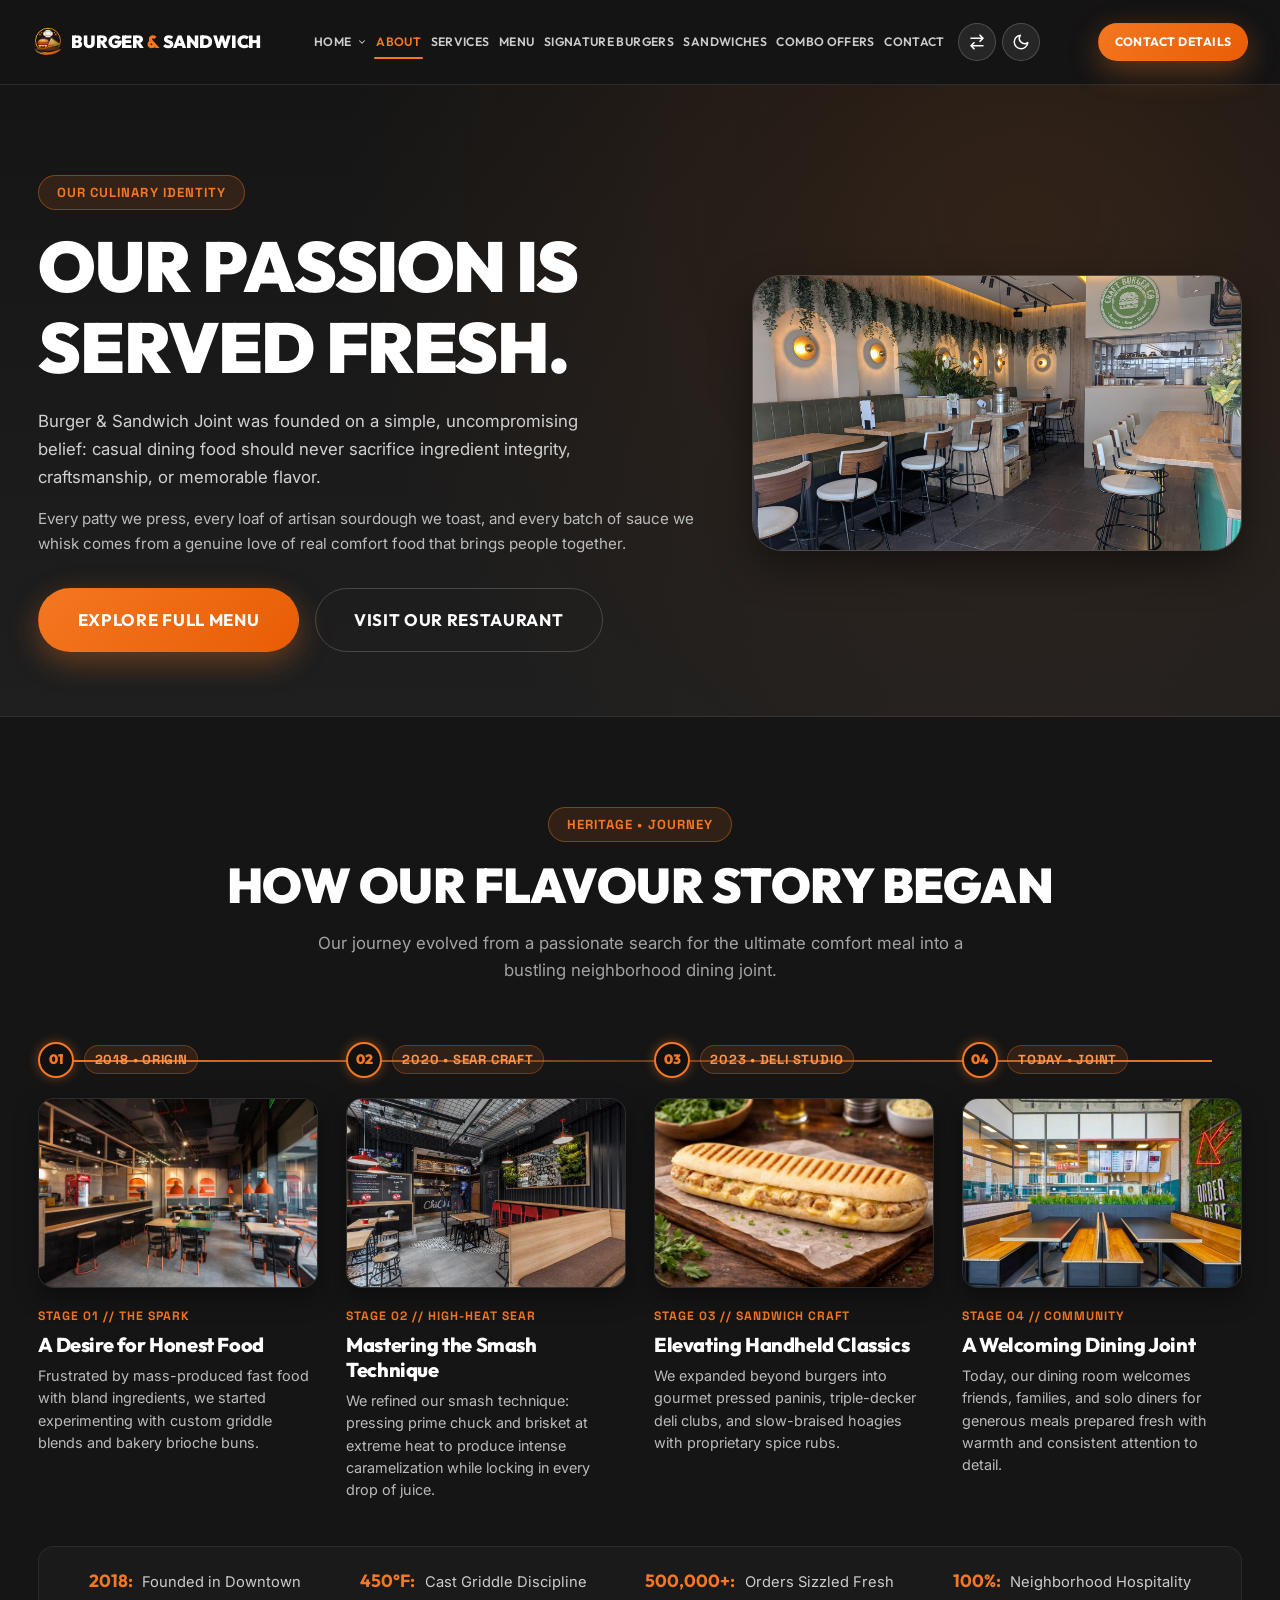
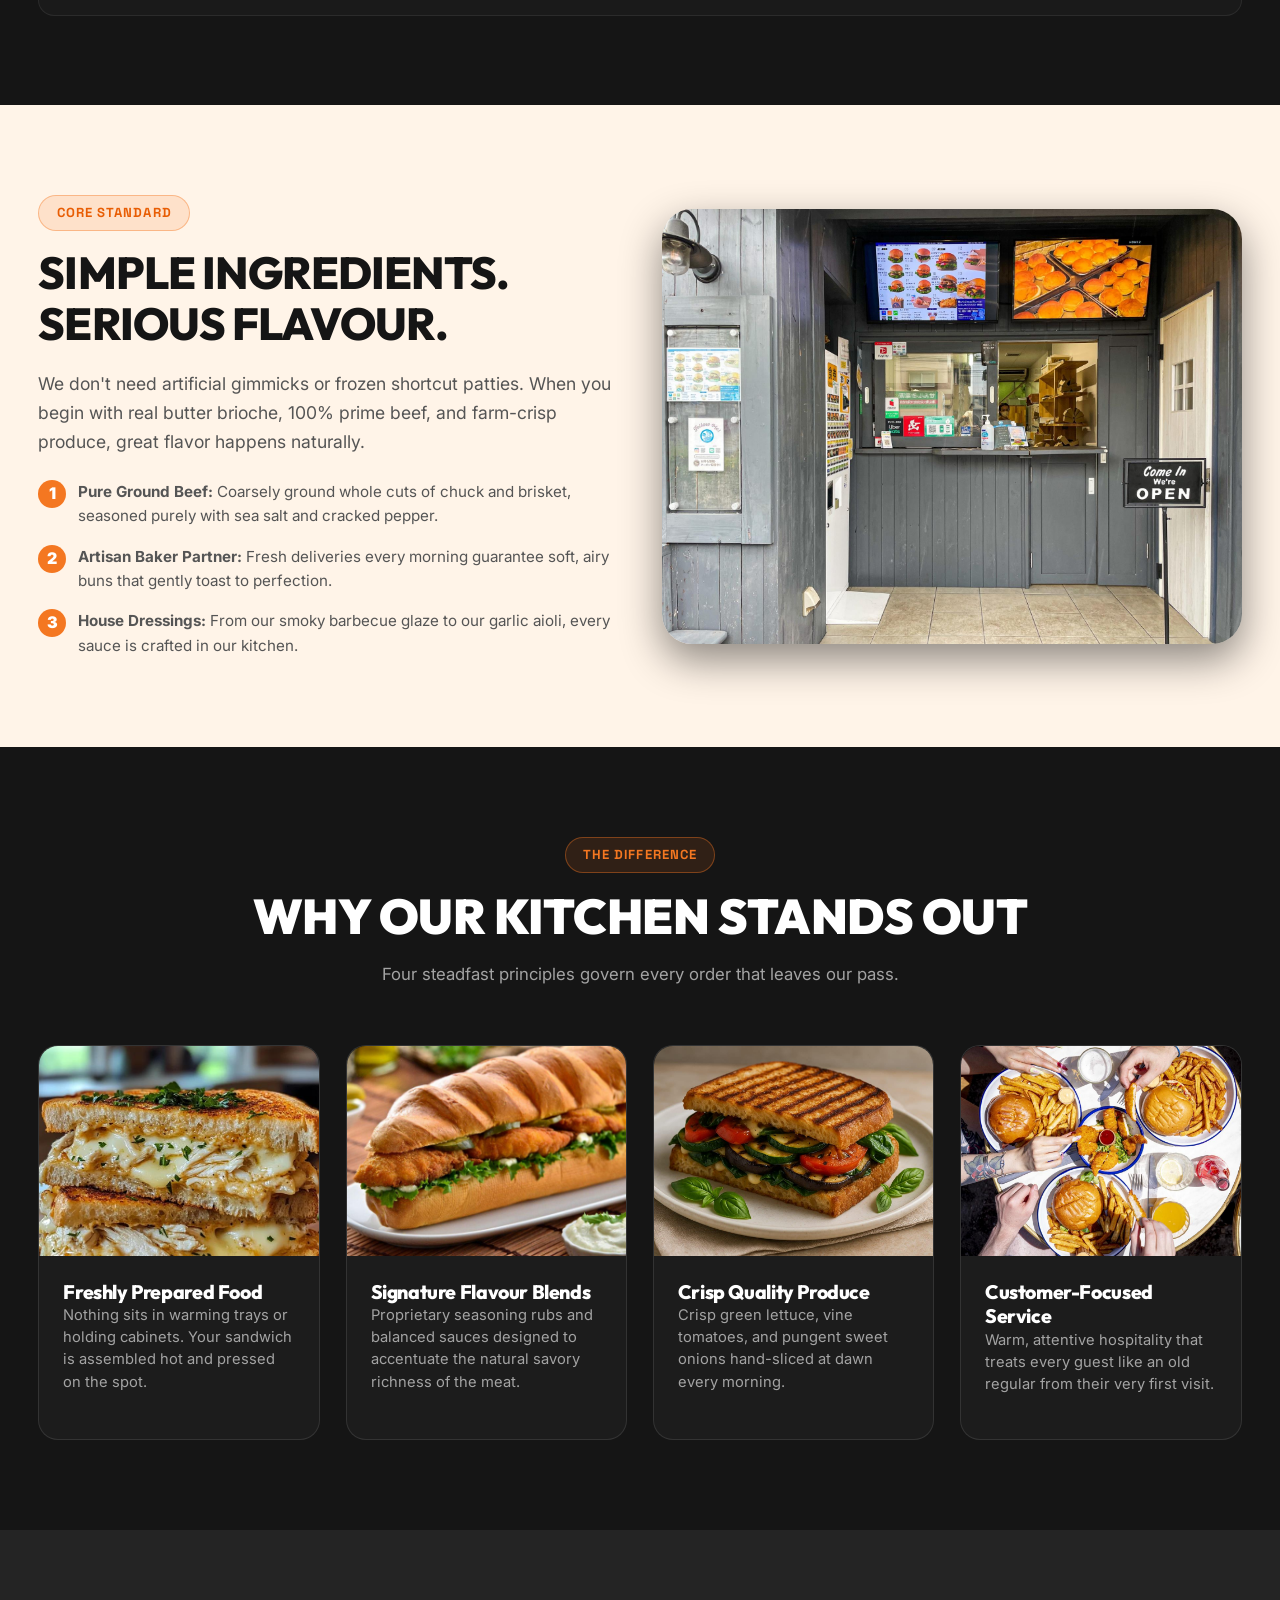
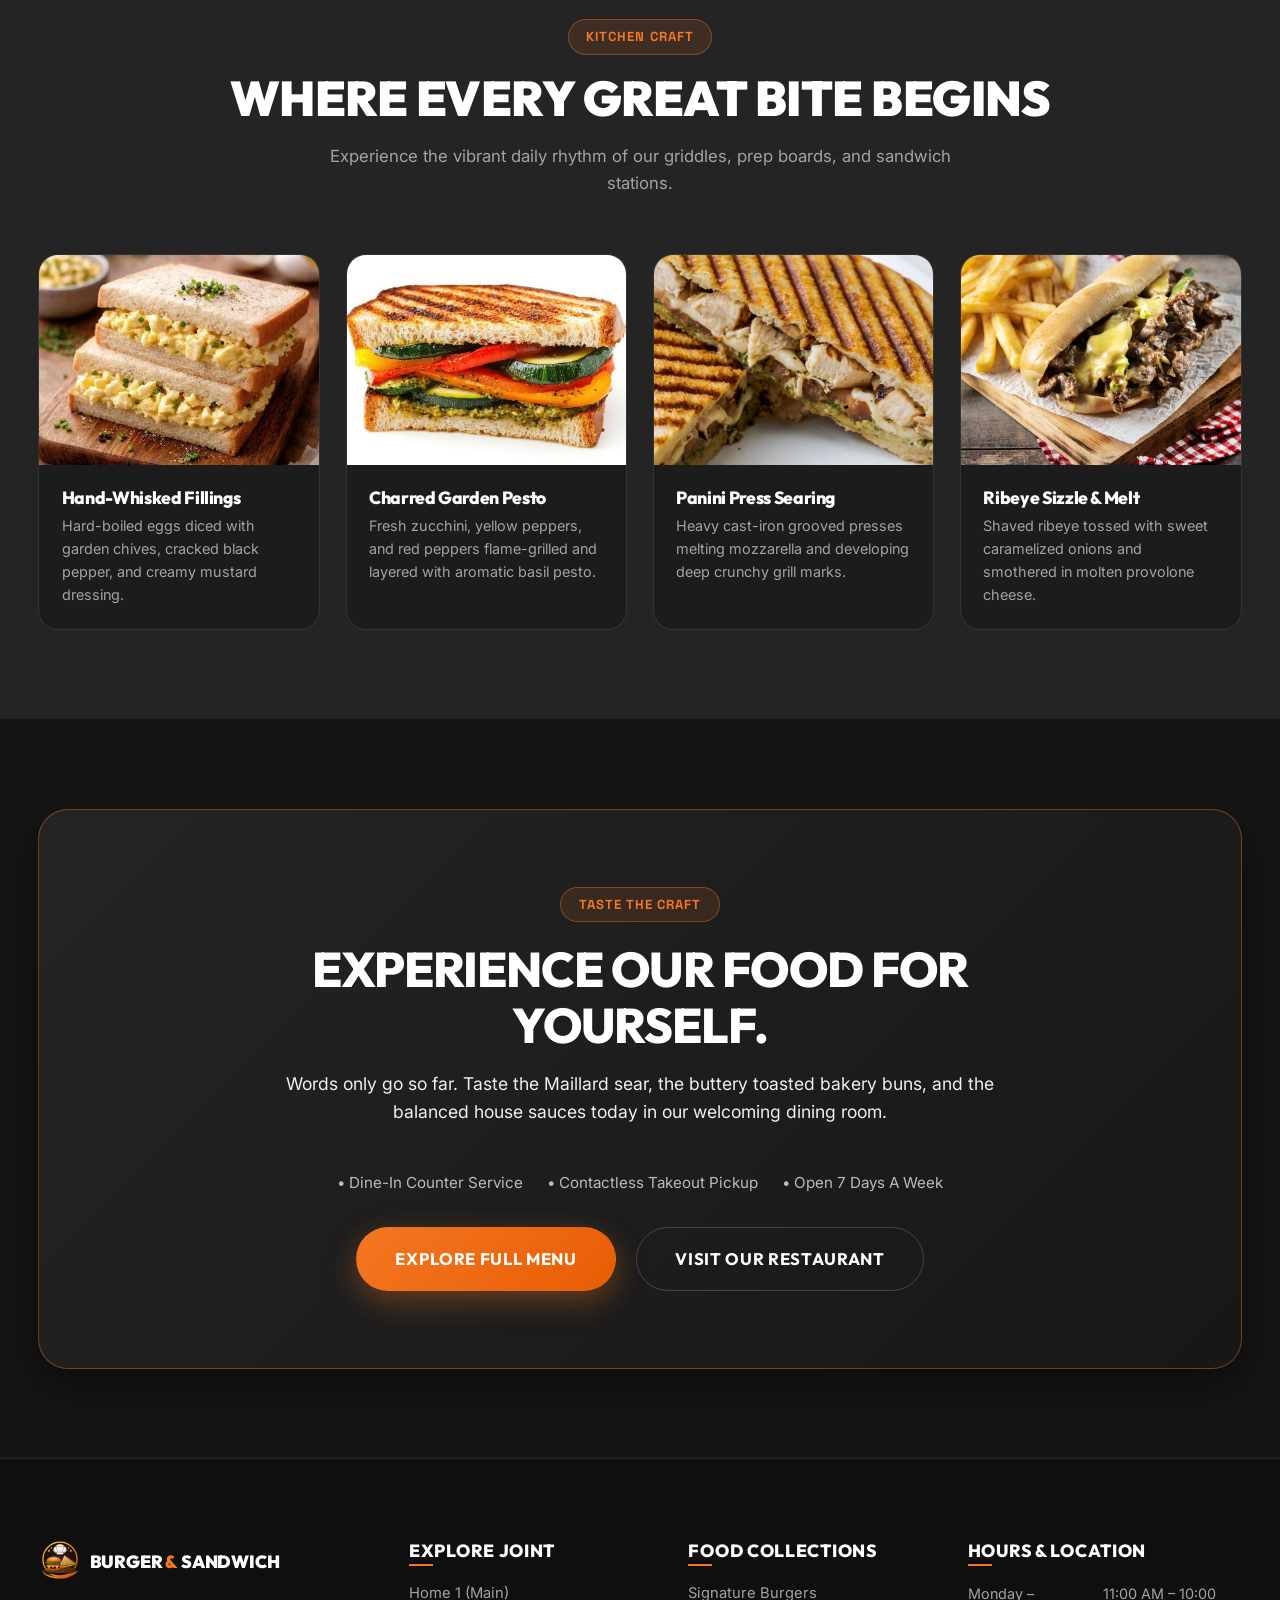
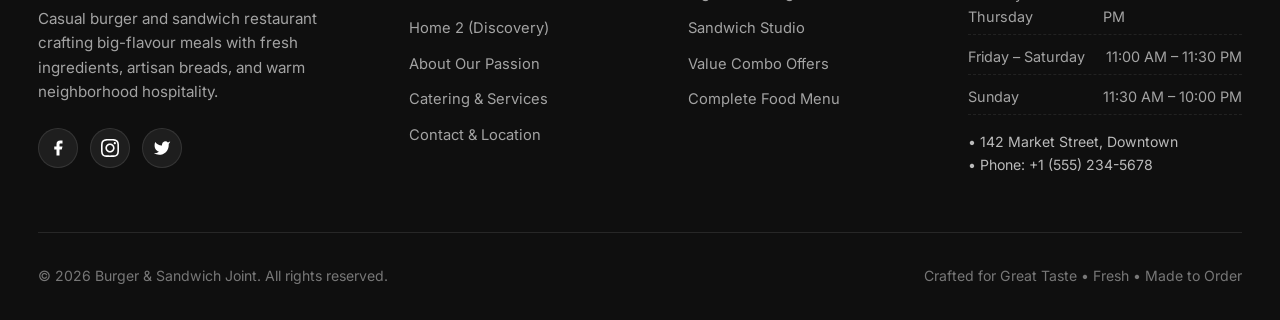
==== about.html @ b2b14b37 "Initial commit: Burger & Sandwich Joint responsive website with multi-page navigation, theme & RTL t" ====
<!DOCTYPE html>
<html lang="en">
<head>
  <meta charset="UTF-8">
  <meta name="viewport" content="width=device-width, initial-scale=1.0">
  <title>About Us | Our Story &amp; Food Philosophy | Burger &amp; Sandwich Joint</title>
  <meta name="description" content="Discover the passion behind Burger &amp; Sandwich Joint. Learn about our fresh-first culinary philosophy, high-heat grilling, handcrafted sandwiches, and welcoming community vibe.">
  <link rel="stylesheet" href="assets/css/style.css">
  <script>
    (function() {
      try {
        var d = localStorage.getItem('joint_direction');
        if (d === 'rtl') document.documentElement.setAttribute('dir', 'rtl');
        var t = localStorage.getItem('joint_theme');
        if (t === 'light') document.documentElement.setAttribute('data-theme', 'light');
      } catch(e) {}
    })();
  </script>
  <link rel="icon" type="image/svg+xml" href="images/logo.svg">
</head>
<body>

  <!-- ==================== HEADER / NAVBAR ==================== -->
  <header class="site-header">
    <div class="container">
      <div class="header-inner">
        <a href="index.html" class="brand-logo" aria-label="Burger &amp; Sandwich Joint Home">
          <img src="images/logo.svg" alt="Burger &amp; Sandwich Joint Logo" class="brand-logo-img" width="38" height="38">
          <span>BURGER <span class="logo-highlight">&amp;</span> SANDWICH</span>
        </a>

        <nav class="nav-menu" aria-label="Primary Navigation">
          <div class="nav-dropdown">
            <a href="index.html" class="nav-link nav-dropdown-toggle" aria-haspopup="true" aria-expanded="false">
              <span>Home</span>
              <svg class="dropdown-arrow" width="10" height="10" viewBox="0 0 24 24" fill="none" stroke="currentColor" stroke-width="2.5" stroke-linecap="round" stroke-linejoin="round" aria-hidden="true"><polyline points="6 9 12 15 18 9"></polyline></svg>
            </a>
            <div class="nav-dropdown-menu">
              <a href="index.html" class="nav-dropdown-link">Home 1</a>
              <a href="home-2.html" class="nav-dropdown-link">Home 2</a>
            </div>
          </div>
          <a href="about.html" class="nav-link active">About</a>
          <a href="services.html" class="nav-link">Services</a>
          <a href="menu.html" class="nav-link">Menu</a>
          <a href="burgers.html" class="nav-link">Signature Burgers</a>
          <a href="sandwiches.html" class="nav-link">Sandwiches</a>
          <a href="combo-offers.html" class="nav-link">Combo Offers</a>
          <a href="contact.html" class="nav-link">Contact</a>
          <!-- RTL Layout & Light/Dark Theme Toggles (Placed immediately after Contact) -->
          <button type="button" class="nav-action-btn rtl-toggle" aria-label="Toggle RTL layout" title="Toggle RTL / LTR layout">
            <svg class="rtl-icon" width="18" height="18" viewBox="0 0 24 24" fill="none" stroke="currentColor" stroke-width="2.2" stroke-linecap="round" stroke-linejoin="round" aria-hidden="true">
              <path d="M4 7h16M16 3l4 4-4 4"/>
              <path d="M20 17H4M8 13l-4 4 4 4"/>
            </svg>
            <span class="rtl-text sr-only">RTL</span>
          </button>
          <button type="button" class="nav-action-btn theme-toggle" aria-label="Toggle light / dark theme" title="Toggle Light / Dark Theme">
            <svg class="theme-icon moon-icon" width="18" height="18" viewBox="0 0 24 24" fill="none" stroke="currentColor" stroke-width="2" stroke-linecap="round" stroke-linejoin="round" aria-hidden="true"><path d="M21 12.79A9 9 0 1 1 11.21 3 7 7 0 0 0 21 12.79z"/></svg>
            <svg class="theme-icon sun-icon" width="18" height="18" viewBox="0 0 24 24" fill="none" stroke="currentColor" stroke-width="2" stroke-linecap="round" stroke-linejoin="round" aria-hidden="true"><circle cx="12" cy="12" r="5"/><line x1="12" y1="1" x2="12" y2="3"/><line x1="12" y1="21" x2="12" y2="23"/><line x1="4.22" y1="4.22" x2="5.64" y2="5.64"/><line x1="18.36" y1="18.36" x2="19.78" y2="19.78"/><line x1="1" y1="12" x2="3" y2="12"/><line x1="21" y1="12" x2="23" y2="12"/><line x1="4.22" y1="19.78" x2="5.64" y2="18.36"/><line x1="18.36" y1="5.64" x2="19.78" y2="4.22"/></svg>
          </button>
        </nav>

        <div class="header-actions">
          <a href="contact.html" class="btn btn-primary btn-sm">Contact Details</a>
          <button class="hamburger" aria-label="Toggle mobile menu" aria-expanded="false">
            <span></span>
            <span></span>
            <span></span>
          </button>
        </div>
      </div>
    </div>
  </header>

  <!-- Mobile Drawer & Backdrop -->
  <div class="drawer-backdrop"></div>
  <aside class="mobile-drawer" aria-label="Mobile Navigation Drawer">
    <div class="mobile-nav-links">
      <div class="mobile-drawer-dropdown">
        <button type="button" class="mobile-nav-link mobile-dropdown-toggle" aria-expanded="false">
          <span>Home</span>
          <svg class="drawer-dropdown-arrow" width="12" height="12" viewBox="0 0 24 24" fill="none" stroke="currentColor" stroke-width="2.5" stroke-linecap="round" stroke-linejoin="round" aria-hidden="true"><polyline points="6 9 12 15 18 9"></polyline></svg>
        </button>
        <div class="mobile-submenu">
          <a href="index.html" class="mobile-sublink">Home 1</a>
          <a href="home-2.html" class="mobile-sublink">Home 2</a>
        </div>
      </div>
      <a href="about.html" class="mobile-nav-link active"><span>About</span> <span class="drawer-arrow">&rarr;</span></a>
      <a href="services.html" class="mobile-nav-link"><span>Services</span> <span class="drawer-arrow">&rarr;</span></a>
      <a href="menu.html" class="mobile-nav-link"><span>Menu</span> <span class="drawer-arrow">&rarr;</span></a>
      <a href="burgers.html" class="mobile-nav-link"><span>Signature Burgers</span> <span class="drawer-arrow">&rarr;</span></a>
      <a href="sandwiches.html" class="mobile-nav-link"><span>Sandwiches</span> <span class="drawer-arrow">&rarr;</span></a>
      <a href="combo-offers.html" class="mobile-nav-link"><span>Combo Offers</span> <span class="drawer-arrow">&rarr;</span></a>
      <a href="contact.html" class="mobile-nav-link"><span>Contact</span> <span class="drawer-arrow">&rarr;</span></a>
    </div>
        <div class="mobile-drawer-footer">
      <div class="drawer-action-toggles">
        <button type="button" class="mobile-toggle-btn rtl-toggle" aria-label="Toggle RTL layout">
          <svg class="rtl-icon" width="16" height="16" viewBox="0 0 24 24" fill="none" stroke="currentColor" stroke-width="2.2" stroke-linecap="round" stroke-linejoin="round" aria-hidden="true">
            <path d="M4 7h16M16 3l4 4-4 4"/>
            <path d="M20 17H4M8 13l-4 4 4 4"/>
          </svg>
          <span class="rtl-text">RTL Layout</span>
        </button>
        <button type="button" class="mobile-toggle-btn theme-toggle" aria-label="Toggle light / dark theme">
          <svg class="theme-icon moon-icon" width="16" height="16" viewBox="0 0 24 24" fill="none" stroke="currentColor" stroke-width="2" stroke-linecap="round" stroke-linejoin="round" aria-hidden="true"><path d="M21 12.79A9 9 0 1 1 11.21 3 7 7 0 0 0 21 12.79z"/></svg>
          <svg class="theme-icon sun-icon" width="16" height="16" viewBox="0 0 24 24" fill="none" stroke="currentColor" stroke-width="2" stroke-linecap="round" stroke-linejoin="round" aria-hidden="true"><circle cx="12" cy="12" r="5"/><line x1="12" y1="1" x2="12" y2="3"/><line x1="12" y1="21" x2="12" y2="23"/><line x1="4.22" y1="4.22" x2="5.64" y2="5.64"/><line x1="18.36" y1="18.36" x2="19.78" y2="19.78"/><line x1="1" y1="12" x2="3" y2="12"/><line x1="21" y1="12" x2="23" y2="12"/><line x1="4.22" y1="19.78" x2="5.64" y2="18.36"/><line x1="18.36" y1="5.64" x2="19.78" y2="4.22"/></svg>
          <span class="theme-mode-text">Dark Theme</span>
        </button>
      </div>
      <a href="contact.html" class="btn btn-primary" style="width: 100%;">Contact Details</a>
      <div class="mobile-drawer-info">
        <strong>Open 7 Days A Week</strong>
        <span>11:00 AM – 10:30 PM</span>
      </div>
      <div class="mobile-drawer-info">
        <strong>Call for Enquiries</strong>
        <span>+1 (555) 234-5678</span>
      </div>
    </div>
  </aside>

  <!-- ==================== MAIN CONTENT (EXACTLY 6 SECTIONS) ==================== -->
  <main id="mainContent">

    <!-- SECTION 1: ABOUT HERO -->
    <section class="page-hero" id="aboutHero">
      <div class="container">
        <div class="page-hero-grid">
          <div>
            <span class="section-tag">Our Culinary Identity</span>
            <h1 class="hero-title" style="margin-bottom: 1.25rem;">OUR PASSION IS SERVED FRESH.</h1>
            <p class="hero-text">
              Burger &amp; Sandwich Joint was founded on a simple, uncompromising belief: casual dining food should never sacrifice ingredient integrity, craftsmanship, or memorable flavor.
            </p>
            <p style="margin-top: 1rem; color: #BBB;">
              Every patty we press, every loaf of artisan sourdough we toast, and every batch of sauce we whisk comes from a genuine love of real comfort food that brings people together.
            </p>
            <div style="margin-top: 2rem; display: flex; gap: 1rem; flex-wrap: wrap;">
              <a href="menu.html" class="btn btn-primary btn-lg">Explore Full Menu</a>
              <a href="contact.html" class="btn btn-secondary btn-lg">Visit Our Restaurant</a>
            </div>
          </div>
          <div class="page-hero-visual">
            <img src="images/image-65.png" alt="Stylish dining interior with olive green leather banquette booths and cascading plants">
          </div>
        </div>
      </div>
    </section>

    <!-- SECTION 2: OUR STORY (HERITAGE MILESTONE CONTINUUM) -->
    <section class="section section-dark" id="story">
      <div class="container">
        <div class="section-header">
          <span class="section-tag">Heritage &bull; Journey</span>
          <h2 class="section-title">HOW OUR FLAVOUR STORY BEGAN</h2>
          <p class="section-desc">Our journey evolved from a passionate search for the ultimate comfort meal into a bustling neighborhood dining joint.</p>
        </div>

        <div class="heritage-milestone-continuum">
          <div class="continuum-track">
            <!-- Station 01 -->
            <div class="continuum-station">
              <div class="station-milestone-header">
                <div class="station-node-dot">01</div>
                <span class="station-year-badge">2018 &bull; ORIGIN</span>
              </div>
              <div class="station-visual-frame">
                <img src="images/image-63.png" alt="Vibrant burger restaurant interior with graphic burger silhouette wall art" loading="lazy">
              </div>
              <span class="station-phase-tag">STAGE 01 // THE SPARK</span>
              <h3 class="station-headline">A Desire for Honest Food</h3>
              <p class="station-story">Frustrated by mass-produced fast food with bland ingredients, we started experimenting with custom griddle blends and bakery brioche buns.</p>
            </div>

            <!-- Station 02 -->
            <div class="continuum-station">
              <div class="station-milestone-header">
                <div class="station-node-dot">02</div>
                <span class="station-year-badge">2020 &bull; SEAR CRAFT</span>
              </div>
              <div class="station-visual-frame">
                <img src="images/image-67.png" alt="Hip industrial burger joint interior with chalkboard illustration mural and living planter boxes" loading="lazy">
              </div>
              <span class="station-phase-tag">STAGE 02 // HIGH-HEAT SEAR</span>
              <h3 class="station-headline">Mastering the Smash Technique</h3>
              <p class="station-story">We refined our smash technique: pressing prime chuck and brisket at extreme heat to produce intense caramelization while locking in every drop of juice.</p>
            </div>

            <!-- Station 03 -->
            <div class="continuum-station">
              <div class="station-milestone-header">
                <div class="station-node-dot">03</div>
                <span class="station-year-badge">2023 &bull; DELI STUDIO</span>
              </div>
              <div class="station-visual-frame">
                <img src="images/image-38.png" alt="Long pressed chicken and cheddar panini with grill marks" loading="lazy">
              </div>
              <span class="station-phase-tag">STAGE 03 // SANDWICH CRAFT</span>
              <h3 class="station-headline">Elevating Handheld Classics</h3>
              <p class="station-story">We expanded beyond burgers into gourmet pressed paninis, triple-decker deli clubs, and slow-braised hoagies with proprietary spice rubs.</p>
            </div>

            <!-- Station 04 -->
            <div class="continuum-station">
              <div class="station-milestone-header">
                <div class="station-node-dot">04</div>
                <span class="station-year-badge">TODAY &bull; JOINT</span>
              </div>
              <div class="station-visual-frame">
                <img src="images/image-66.png" alt="Bright modern burger eatery with light wood booths and order here living plant wall" loading="lazy">
              </div>
              <span class="station-phase-tag">STAGE 04 // COMMUNITY</span>
              <h3 class="station-headline">A Welcoming Dining Joint</h3>
              <p class="station-story">Today, our dining room welcomes friends, families, and solo diners for generous meals prepared fresh with warmth and consistent attention to detail.</p>
            </div>
          </div>

          <!-- Continuum Stats Ribbon -->
          <div class="continuum-stats-ribbon">
            <div class="continuum-stat-item"><strong>2018:</strong> Founded in Downtown</div>
            <div class="continuum-stat-item"><strong>450&deg;F:</strong> Cast Griddle Discipline</div>
            <div class="continuum-stat-item"><strong>500,000+:</strong> Orders Sizzled Fresh</div>
            <div class="continuum-stat-item"><strong>100%:</strong> Neighborhood Hospitality</div>
          </div>
        </div>
      </div>
    </section>

    <!-- SECTION 3: OUR FOOD PHILOSOPHY (SPLIT VISUAL COMPOSITION) -->
    <section class="section section-cream" id="philosophy">
      <div class="container">
        <div class="grid-2">
          <div>
            <span class="section-tag">Core Standard</span>
            <h2 style="font-size:clamp(2rem, 3.5vw, 3rem); text-transform:uppercase; margin-bottom:1.2rem;">SIMPLE INGREDIENTS. SERIOUS FLAVOUR.</h2>
            <p style="font-size:1.1rem; color:var(--text-dark-muted); line-height:1.65; margin-bottom:1.5rem;">
              We don't need artificial gimmicks or frozen shortcut patties. When you begin with real butter brioche, 100% prime beef, and farm-crisp produce, great flavor happens naturally.
            </p>
            <div style="display:flex; flex-direction:column; gap:1rem;">
              <div style="display:flex; align-items:flex-start; gap:0.75rem;">
                <span style="background:var(--primary); color:#fff; width:28px; height:28px; border-radius:50%; display:inline-flex; align-items:center; justify-content:center; font-weight:900; flex-shrink:0;">1</span>
                <p style="font-size:0.95rem; color:var(--text-dark-muted);"><strong>Pure Ground Beef:</strong> Coarsely ground whole cuts of chuck and brisket, seasoned purely with sea salt and cracked pepper.</p>
              </div>
              <div style="display:flex; align-items:flex-start; gap:0.75rem;">
                <span style="background:var(--primary); color:#fff; width:28px; height:28px; border-radius:50%; display:inline-flex; align-items:center; justify-content:center; font-weight:900; flex-shrink:0;">2</span>
                <p style="font-size:0.95rem; color:var(--text-dark-muted);"><strong>Artisan Baker Partner:</strong> Fresh deliveries every morning guarantee soft, airy buns that gently toast to perfection.</p>
              </div>
              <div style="display:flex; align-items:flex-start; gap:0.75rem;">
                <span style="background:var(--primary); color:#fff; width:28px; height:28px; border-radius:50%; display:inline-flex; align-items:center; justify-content:center; font-weight:900; flex-shrink:0;">3</span>
                <p style="font-size:0.95rem; color:var(--text-dark-muted);"><strong>House Dressings:</strong> From our smoky barbecue glaze to our garlic aioli, every sauce is crafted in our kitchen.</p>
              </div>
            </div>
          </div>
          <div>
            <img src="images/image-76.png" alt="Fast-food burger shop storefront ordering counter with digital menu boards and open sign" style="border-radius:var(--radius-xl); box-shadow:var(--shadow-lg);" loading="lazy">
          </div>
        </div>
      </div>
    </section>

    <!-- SECTION 4: WHAT MAKES US DIFFERENT (4 FEATURE BLOCKS) -->
    <section class="section section-dark" id="difference">
      <div class="container">
        <div class="section-header">
          <span class="section-tag">The Difference</span>
          <h2 class="section-title">WHY OUR KITCHEN STANDS OUT</h2>
          <p class="section-desc">Four steadfast principles govern every order that leaves our pass.</p>
        </div>

        <div class="grid-4">
          <!-- Diff 1 -->
          <div class="food-card">
            <div class="food-card-img-wrap">
              <img src="images/image-37.png" alt="Pulled chicken and white cheese melt sandwich toasted golden on sourdough" loading="lazy">
            </div>
            <div class="food-card-body">
              <h3 class="food-card-title">Freshly Prepared Food</h3>
              <p class="food-card-desc">Nothing sits in warming trays or holding cabinets. Your sandwich is assembled hot and pressed on the spot.</p>
            </div>
          </div>

          <!-- Diff 2 -->
          <div class="food-card">
            <div class="food-card-img-wrap">
              <img src="images/image-33.png" alt="Crispy chicken tender baguette sub sandwich with pickles and garlic sauce" loading="lazy">
            </div>
            <div class="food-card-body">
              <h3 class="food-card-title">Signature Flavour Blends</h3>
              <p class="food-card-desc">Proprietary seasoning rubs and balanced sauces designed to accentuate the natural savory richness of the meat.</p>
            </div>
          </div>

          <!-- Diff 3 -->
          <div class="food-card">
            <div class="food-card-img-wrap">
              <img src="images/image-31.png" alt="Mediterranean grilled vegetable sandwich on sourdough with zucchini, eggplant and basil" loading="lazy">
            </div>
            <div class="food-card-body">
              <h3 class="food-card-title">Crisp Quality Produce</h3>
              <p class="food-card-desc">Crisp green lettuce, vine tomatoes, and pungent sweet onions hand-sliced at dawn every morning.</p>
            </div>
          </div>

          <!-- Diff 4 -->
          <div class="food-card">
            <div class="food-card-img-wrap">
              <img src="images/image-92.png" alt="Friends dining together around a round table sharing burgers, tenders and drinks" loading="lazy">
            </div>
            <div class="food-card-body">
              <h3 class="food-card-title">Customer-Focused Service</h3>
              <p class="food-card-desc">Warm, attentive hospitality that treats every guest like an old regular from their very first visit.</p>
            </div>
          </div>
        </div>
      </div>
    </section>

    <!-- SECTION 5: INSIDE OUR KITCHEN (4 CULINARY CRAFT PREP IMAGES) -->
    <section class="section section-charcoal" id="insideKitchen">
      <div class="container">
        <div class="section-header">
          <span class="section-tag">Kitchen Craft</span>
          <h2 class="section-title">WHERE EVERY GREAT BITE BEGINS</h2>
          <p class="section-desc">Experience the vibrant daily rhythm of our griddles, prep boards, and sandwich stations.</p>
        </div>

        <div class="grid-4">
          <!-- Prep 1 -->
          <div style="background:var(--bg-dark-card); border:1px solid var(--border-subtle); border-radius:var(--radius-lg); overflow:hidden;">
            <div style="height:210px; overflow:hidden;">
              <img src="images/image-34.png" alt="Classic egg salad sandwich freshly cut into halves with chives" style="width:100%; height:100%; object-fit:cover;" loading="lazy">
            </div>
            <div style="padding:1.4rem;">
              <h4 style="font-size:1.1rem; margin-bottom:0.4rem;">Hand-Whisked Fillings</h4>
              <p style="font-size:0.9rem;">Hard-boiled eggs diced with garden chives, cracked black pepper, and creamy mustard dressing.</p>
            </div>
          </div>

          <!-- Prep 2 -->
          <div style="background:var(--bg-dark-card); border:1px solid var(--border-subtle); border-radius:var(--radius-lg); overflow:hidden;">
            <div style="height:210px; overflow:hidden;">
              <img src="images/image-39.png" alt="Grilled vegetable and pesto sandwich on rustic bread with zucchini and bell peppers" style="width:100%; height:100%; object-fit:cover;" loading="lazy">
            </div>
            <div style="padding:1.4rem;">
              <h4 style="font-size:1.1rem; margin-bottom:0.4rem;">Charred Garden Pesto</h4>
              <p style="font-size:0.9rem;">Fresh zucchini, yellow peppers, and red peppers flame-grilled and layered with aromatic basil pesto.</p>
            </div>
          </div>

          <!-- Prep 3 -->
          <div style="background:var(--bg-dark-card); border:1px solid var(--border-subtle); border-radius:var(--radius-lg); overflow:hidden;">
            <div style="height:210px; overflow:hidden;">
              <img src="images/image-41.png" alt="Toasted chicken pesto panini cut in half with distinct grill marks and melted mozzarella" style="width:100%; height:100%; object-fit:cover;" loading="lazy">
            </div>
            <div style="padding:1.4rem;">
              <h4 style="font-size:1.1rem; margin-bottom:0.4rem;">Panini Press Searing</h4>
              <p style="font-size:0.9rem;">Heavy cast-iron grooved presses melting mozzarella and developing deep crunchy grill marks.</p>
            </div>
          </div>

          <!-- Prep 4 -->
          <div style="background:var(--bg-dark-card); border:1px solid var(--border-subtle); border-radius:var(--radius-lg); overflow:hidden;">
            <div style="height:210px; overflow:hidden;">
              <img src="images/image-30.png" alt="Philly cheesesteak hoagie combo with ribeye beef, grilled peppers and hot fries" style="width:100%; height:100%; object-fit:cover;" loading="lazy">
            </div>
            <div style="padding:1.4rem;">
              <h4 style="font-size:1.1rem; margin-bottom:0.4rem;">Ribeye Sizzle &amp; Melt</h4>
              <p style="font-size:0.9rem;">Shaved ribeye tossed with sweet caramelized onions and smothered in molten provolone cheese.</p>
            </div>
          </div>
        </div>
      </div>
    </section>

    <!-- SECTION 6: EXPERIENCE OUR FOOD (CLOSING CTA) -->
    <section class="section section-dark" id="experienceCta">
      <div class="container">
        <div class="cta-banner" style="background: linear-gradient(135deg, var(--bg-charcoal) 0%, #171717 100%);">
          <div class="cta-banner-content" style="max-width: 720px;">
            <span class="section-tag" style="background:var(--primary-subtle); color:var(--primary); border-color:var(--border-orange);">Taste The Craft</span>
            <h2>EXPERIENCE OUR FOOD FOR YOURSELF.</h2>
            <p>
              Words only go so far. Taste the Maillard sear, the buttery toasted bakery buns, and the balanced house sauces today in our welcoming dining room.
            </p>
            <div style="display:flex; gap:1.5rem; flex-wrap:wrap; font-size:0.95rem; color:#bbb; margin-top:1.5rem;">
              <span>&bull; Dine-In Counter Service</span>
              <span>&bull; Contactless Takeout Pickup</span>
              <span>&bull; Open 7 Days A Week</span>
            </div>
          </div>
          <div class="cta-banner-actions">
            <a href="menu.html" class="btn btn-primary btn-lg">Explore Full Menu</a>
            <a href="contact.html" class="btn btn-secondary btn-lg">Visit Our Restaurant</a>
          </div>
        </div>
      </div>
    </section>

  </main>

  <!-- ==================== FOOTER ==================== -->
  <footer class="site-footer">
    <div class="container">
      <div class="footer-top">
        <div class="footer-brand">
          <a href="index.html" class="brand-logo" aria-label="Burger &amp; Sandwich Joint">
            <img src="images/logo.svg" alt="Burger &amp; Sandwich Joint Logo" class="brand-logo-img" width="44" height="44">
            <span>BURGER <span class="logo-highlight">&amp;</span> SANDWICH</span>
          </a>
          <p>Casual burger and sandwich restaurant crafting big-flavour meals with fresh ingredients, artisan breads, and warm neighborhood hospitality.</p>
          <div class="footer-socials">
            <a href="#" class="social-link" aria-label="Facebook"><svg width="18" height="18" viewBox="0 0 24 24" fill="currentColor"><path d="M18 2h-3a5 5 0 0 0-5 5v3H7v4h3v8h4v-8h3l1-4h-4V7a1 1 0 0 1 1-1h3z"/></svg></a>
            <a href="#" class="social-link" aria-label="Instagram"><svg width="18" height="18" viewBox="0 0 24 24" fill="currentColor"><path d="M12 2.163c3.204 0 3.584.012 4.85.07 3.252.148 4.771 1.691 4.919 4.919.058 1.265.069 1.645.069 4.849 0 3.205-.012 3.584-.069 4.849-.149 3.225-1.664 4.771-4.919 4.919-1.266.058-1.644.07-4.85.07-3.204 0-3.584-.012-4.849-.07-3.26-.149-4.771-1.699-4.919-4.92-.058-1.265-.07-1.644-.07-4.849 0-3.204.013-3.583.07-4.849.149-3.227 1.664-4.771 4.919-4.919 1.266-.057 1.645-.069 4.849-.069zm0-2.163c-3.259 0-3.667.014-4.947.072-4.358.2-6.78 2.618-6.98 6.98-.059 1.281-.073 1.689-.073 4.948 0 3.259.014 3.668.072 4.948.2 4.358 2.618 6.78 6.98 6.98 1.281.058 1.689.072 4.948.072 3.259 0 3.668-.014 4.948-.072 4.354-.2 6.782-2.618 6.979-6.98.059-1.28.073-1.689.073-4.948 0-3.259-.014-3.667-.072-4.947-.196-4.354-2.617-6.78-6.979-6.98-1.281-.059-1.69-.073-4.949-.073zm0 5.838c-3.403 0-6.162 2.759-6.162 6.162s2.759 6.163 6.162 6.163 6.162-2.759 6.162-6.163c0-3.403-2.759-6.162-6.162-6.162zm0 10.162c-2.209 0-4-1.79-4-4 0-2.209 1.791-4 4-4s4 1.791 4 4c0 2.21-1.791 4-4 4zm6.406-11.845c-.796 0-1.441.645-1.441 1.44s.645 1.44 1.441 1.44c.795 0 1.439-.645 1.439-1.44s-.644-1.44-1.439-1.44z"/></svg></a>
            <a href="#" class="social-link" aria-label="Twitter"><svg width="18" height="18" viewBox="0 0 24 24" fill="currentColor"><path d="M23 3a10.9 10.9 0 0 1-3.14 1.53 4.48 4.48 0 0 0-7.86 3v1A10.66 10.66 0 0 1 3 4s-4 9 5 13a11.64 11.64 0 0 1-7 2c9 5 20 0 20-11.5a4.5 4.5 0 0 0-.08-.83A7.72 7.72 0 0 0 23 3z"/></svg></a>
          </div>
        </div>

        <div class="footer-col">
          <h4>Explore Joint</h4>
          <div class="footer-links">
            <a href="index.html">Home 1 (Main)</a>
            <a href="home-2.html">Home 2 (Discovery)</a>
            <a href="about.html">About Our Passion</a>
            <a href="services.html">Catering &amp; Services</a>
            <a href="contact.html">Contact &amp; Location</a>
          </div>
        </div>

        <div class="footer-col">
          <h4>Food Collections</h4>
          <div class="footer-links">
            <a href="burgers.html">Signature Burgers</a>
            <a href="sandwiches.html">Sandwich Studio</a>
            <a href="combo-offers.html">Value Combo Offers</a>
            <a href="menu.html">Complete Food Menu</a>
          </div>
        </div>

        <div class="footer-col">
          <h4>Hours &amp; Location</h4>
          <div class="footer-hours-list">
            <div class="footer-hours-row">
              <span>Monday – Thursday</span>
              <span>11:00 AM – 10:00 PM</span>
            </div>
            <div class="footer-hours-row">
              <span>Friday – Saturday</span>
              <span>11:00 AM – 11:30 PM</span>
            </div>
            <div class="footer-hours-row">
              <span>Sunday</span>
              <span>11:30 AM – 10:00 PM</span>
            </div>
          </div>
          <p style="margin-top: 1rem; font-size: 0.88rem; color: #bbb;">
            &bull; 142 Market Street, Downtown<br>
            &bull; Phone: +1 (555) 234-5678
          </p>
        </div>
      </div>

      <div class="footer-bottom">
        <span>&copy; 2026 Burger &amp; Sandwich Joint. All rights reserved.</span>
        <span>Crafted for Great Taste &bull; Fresh &bull; Made to Order</span>
      </div>
    </div>
  </footer>

  <!-- Universal Product Detail Modal -->
  <div id="productModal" class="modal-overlay" aria-hidden="true" role="dialog">
    <div class="modal-content">
      <button class="modal-close-btn" aria-label="Close modal">&times;</button>
      <div class="modal-grid">
        <div class="modal-img-wrap">
          <img src="" alt="" class="modal-img">
        </div>
        <div class="modal-body">
          <div class="modal-header">
            <span class="section-tag">Chef's Signature Selection</span>
            <h3 class="modal-title">Product Details</h3>
          </div>
          <div class="modal-price">$0.00</div>
          <p class="modal-desc"></p>
          <h4 class="modal-ingredients-heading">Featured Ingredients:</h4>
          <div class="food-card-ingredients modal-ingredients"></div>
          <div class="modal-action-wrap">
            <a href="contact.html" class="btn btn-primary" style="width:100%;">Order / Enquire Today</a>
          </div>
        </div>
      </div>
    </div>
  </div>

    <!-- Drop to Top Button -->
  <button type="button" class="back-to-top" id="backToTop" aria-label="Scroll to top" title="Scroll to top">
    <svg class="to-top-icon" width="20" height="20" viewBox="0 0 24 24" fill="none" stroke="currentColor" stroke-width="2.5" stroke-linecap="round" stroke-linejoin="round" aria-hidden="true">
      <line x1="12" y1="19" x2="12" y2="5"></line>
      <polyline points="5 12 12 5 19 12"></polyline>
    </svg>
  </button>

  <script src="assets/js/main.js"></script>
</body>
</html>
---- assets/css/style.css ----
/* ==========================================================================
   BURGER & SANDWICH JOINT - MASTER STYLESHEET
   Brand Identity: Vibrant Orange (#F47721), Deep Black (#151515), Charcoal (#242424),
   Pure White (#FFFFFF), Warm Cream (#FFF4E8), Light Beige (#F5E9DC)
   ========================================================================== */

@import url('https://fonts.googleapis.com/css2?family=Inter:wght@300;400;500;600;700&family=Outfit:wght@500;600;700;800;900&family=Space+Grotesk:wght@500;600;700&display=swap');

/* --- CSS Variables & Design Tokens --- */
:root {
  --primary: #F47721;
  --primary-dark: #E85D04;
  --primary-light: #FF944D;
  --primary-glow: rgba(244, 119, 33, 0.25);
  --primary-subtle: rgba(244, 119, 33, 0.12);

  --bg-black: #151515;
  --bg-charcoal: #242424;
  --bg-dark-card: #1c1c1c;
  --bg-card-hover: #262626;
  --bg-cream: #FFF4E8;
  --bg-beige: #F5E9DC;
  --bg-elevated: #282828;

  --text-white: #FFFFFF;
  --text-cream: #F5E9DC;
  --text-muted: #A3A3A3;
  --text-dark: #151515;
  --text-dark-muted: #555555;

  --border-subtle: rgba(255, 255, 255, 0.1);
  --border-light: rgba(255, 255, 255, 0.18);
  --border-orange: rgba(244, 119, 33, 0.4);

  --font-heading: 'Outfit', 'Space Grotesk', sans-serif;
  --font-body: 'Inter', sans-serif;
  --font-accent: 'Space Grotesk', monospace;

  --radius-sm: 8px;
  --radius-md: 14px;
  --radius-lg: 20px;
  --radius-xl: 30px;
  --radius-full: 9999px;

  --shadow-sm: 0 4px 12px rgba(0, 0, 0, 0.2);
  --shadow-md: 0 8px 24px rgba(0, 0, 0, 0.35);
  --shadow-lg: 0 16px 40px rgba(0, 0, 0, 0.45);
  --shadow-orange: 0 10px 30px rgba(244, 119, 33, 0.35);

  --transition-fast: 0.2s cubic-bezier(0.4, 0, 0.2, 1);
  --transition-normal: 0.35s cubic-bezier(0.4, 0, 0.2, 1);
  --transition-slow: 0.5s cubic-bezier(0.16, 1, 0.3, 1);
  --header-height: 85px;
}

/* --- Base & Reset --- */
*, *::before, *::after {
  box-sizing: border-box;
  margin: 0;
  padding: 0;
}

html {
  scroll-behavior: smooth;
  font-size: 16px;
  -webkit-text-size-adjust: 100%;
}

body {
  font-family: var(--font-body);
  background-color: var(--bg-black);
  color: var(--text-white);
  line-height: 1.6;
  overflow-x: hidden;
  min-height: 100vh;
}

img {
  max-width: 100%;
  height: auto;
  display: block;
  object-fit: cover;
}

a {
  color: inherit;
  text-decoration: none;
  transition: color var(--transition-fast);
}

button, input, select, textarea {
  font-family: inherit;
  font-size: inherit;
  border: none;
  outline: none;
}

ul, ol {
  list-style: none;
}

/* --- Typography --- */
h1, h2, h3, h4, h5, h6 {
  font-family: var(--font-heading);
  color: var(--text-white);
  line-height: 1.15;
  font-weight: 800;
  letter-spacing: -0.02em;
}

h1 { font-size: clamp(2.5rem, 5.5vw, 4.5rem); }
h2 { font-size: clamp(2rem, 3.8vw, 3.2rem); }
h3 { font-size: clamp(1.4rem, 2.2vw, 2rem); }
h4 { font-size: clamp(1.15rem, 1.5vw, 1.4rem); }

p {
  color: var(--text-muted);
  font-size: clamp(0.95rem, 1.1vw, 1.08rem);
  font-weight: 400;
}

.text-orange { color: var(--primary) !important; }
.text-cream { color: var(--bg-cream) !important; }
.text-white { color: var(--text-white) !important; }

/* --- Containers & Layout --- */
.container {
  width: 100%;
  max-width: 1320px;
  margin-left: auto;
  margin-right: auto;
  padding-left: clamp(1rem, 3vw, 2.5rem);
  padding-right: clamp(1rem, 3vw, 2.5rem);
}

.container-narrow {
  max-width: 980px;
}

.container-fluid {
  max-width: 100%;
  padding-left: clamp(1rem, 4vw, 3rem);
  padding-right: clamp(1rem, 4vw, 3rem);
}

.section {
  padding-top: clamp(4.5rem, 7vw, 7.5rem);
  padding-bottom: clamp(4.5rem, 7vw, 7.5rem);
  position: relative;
  overflow: hidden;
}

.section-dark {
  background-color: var(--bg-black);
}

.section-charcoal {
  background-color: var(--bg-charcoal);
}

.section-cream {
  background-color: var(--bg-cream);
  color: var(--text-dark);
}
.section-cream h1,
.section-cream h2,
.section-cream h3,
.section-cream h4 {
  color: var(--text-dark);
}
.section-cream p {
  color: var(--text-dark-muted);
}

.section-beige {
  background-color: var(--bg-beige);
  color: var(--text-dark);
}
.section-beige h1,
.section-beige h2,
.section-beige h3,
.section-beige h4 {
  color: var(--text-dark);
}
.section-beige p {
  color: var(--text-dark-muted);
}

/* --- Section Headers --- */
.section-header {
  margin-bottom: clamp(2.5rem, 4.5vw, 4.5rem);
  text-align: center;
}

.section-header.text-left {
  text-align: left;
}

.section-tag {
  display: inline-flex;
  align-items: center;
  gap: 0.5rem;
  padding: 0.4rem 1.1rem;
  background-color: var(--primary-subtle);
  border: 1px solid var(--border-orange);
  border-radius: var(--radius-full);
  color: var(--primary);
  font-family: var(--font-accent);
  font-size: 0.82rem;
  font-weight: 700;
  text-transform: uppercase;
  letter-spacing: 0.08em;
  margin-bottom: 1rem;
}

.section-cream .section-tag,
.section-beige .section-tag {
  background-color: rgba(244, 119, 33, 0.15);
  border-color: rgba(244, 119, 33, 0.4);
  color: var(--primary-dark);
}

.section-title {
  margin-bottom: 1rem;
  font-weight: 900;
  text-transform: uppercase;
  letter-spacing: -0.01em;
}

.section-desc {
  max-width: 680px;
  margin-left: auto;
  margin-right: auto;
  font-size: 1.05rem;
}

.section-header.text-left .section-desc {
  margin-left: 0;
}

/* --- Buttons --- */
.btn {
  display: inline-flex;
  align-items: center;
  justify-content: center;
  gap: 0.6rem;
  padding: 0.88rem 1.85rem;
  border-radius: var(--radius-full);
  font-family: var(--font-heading);
  font-weight: 700;
  font-size: 0.96rem;
  text-transform: uppercase;
  letter-spacing: 0.04em;
  cursor: pointer;
  transition: all var(--transition-normal);
  text-decoration: none;
  white-space: nowrap;
}

.btn-primary {
  background: linear-gradient(135deg, var(--primary) 0%, var(--primary-dark) 100%);
  color: var(--text-white);
  box-shadow: var(--shadow-orange);
  border: 1px solid transparent;
}
.btn-primary:hover {
  transform: translateY(-2px);
  box-shadow: 0 12px 30px rgba(232, 93, 4, 0.5);
  background: linear-gradient(135deg, #ff8533 0%, var(--primary-dark) 100%);
}

.btn-secondary {
  background-color: transparent;
  color: var(--text-white);
  border: 1.5px solid var(--border-light);
}
.btn-secondary:hover {
  background-color: rgba(255, 255, 255, 0.08);
  border-color: var(--primary);
  color: var(--primary);
  transform: translateY(-2px);
}

.btn-white {
  background-color: var(--text-white);
  color: var(--bg-black);
}
.btn-white:hover {
  background-color: var(--bg-cream);
  color: var(--primary-dark);
  transform: translateY(-2px);
}

.btn-dark {
  background-color: var(--bg-black);
  color: var(--text-white);
  border: 1px solid var(--border-subtle);
}
.btn-dark:hover {
  background-color: var(--primary);
  border-color: var(--primary);
  transform: translateY(-2px);
}

.btn-sm {
  padding: 0.55rem 1.2rem;
  font-size: 0.82rem;
}

.btn-lg {
  padding: 1.1rem 2.4rem;
  font-size: 1.05rem;
}

/* --- Navigation Bar --- */
.site-header {
  position: sticky;
  top: 0;
  left: 0;
  width: 100%;
  z-index: 1000;
  background-color: rgba(21, 21, 21, 0.94);
  backdrop-filter: blur(14px);
  -webkit-backdrop-filter: blur(14px);
  border-bottom: 1px solid var(--border-subtle);
  transition: all var(--transition-normal);
}

.site-header .container {
  max-width: 1540px;
  padding-left: clamp(1rem, 2.5vw, 2.5rem);
  padding-right: clamp(1rem, 2.5vw, 2.5rem);
}

.header-inner {
  display: flex;
  align-items: center;
  justify-content: space-between;
  gap: clamp(1rem, 1.8vw, 2.2rem);
  height: 84px;
}

/* Brand Logo: Website Name MUST strictly stay in the SAME HORIZONTAL LINE */
.brand-logo,
.brand-logo * {
  white-space: nowrap !important;
}

.brand-logo {
  display: inline-flex !important;
  flex-direction: row !important;
  align-items: center !important;
  gap: 0.65rem;
  font-family: var(--font-heading);
  font-weight: 900;
  font-size: clamp(1.1rem, 1.22vw, 1.3rem);
  color: var(--text-white);
  text-transform: uppercase;
  letter-spacing: -0.01em;
  flex-shrink: 0 !important;
  text-decoration: none;
  line-height: 1;
}

.brand-logo svg,
.brand-logo-img {
  width: 38px;
  height: 38px;
  flex-shrink: 0 !important;
  display: block;
  object-fit: contain;
}

.brand-logo span {
  white-space: nowrap !important;
  display: inline-block !important;
  line-height: 1;
}

.brand-logo span.logo-highlight {
  color: var(--primary);
  display: inline;
}

/* Primary Navigation Menu */
.nav-menu {
  display: flex;
  align-items: center;
  gap: clamp(0.35rem, 0.75vw, 1.1rem);
  flex-wrap: nowrap;
  white-space: nowrap;
  flex-shrink: 0;
  margin: 0;
  padding: 0;
}

.nav-link {
  font-family: var(--font-heading);
  font-weight: 600;
  font-size: clamp(0.76rem, 0.78vw, 0.88rem);
  color: #CCCCCC;
  padding: 0.4rem 0.25rem;
  position: relative;
  transition: color var(--transition-fast);
  text-transform: uppercase;
  letter-spacing: 0.03em;
  white-space: nowrap;
  flex-shrink: 0;
  display: inline-flex;
  align-items: center;
  line-height: 1.2;
}

.nav-link:hover,
.nav-link.active {
  color: var(--primary);
}

.nav-link.active::after {
  content: '';
  position: absolute;
  bottom: -4px;
  left: 0;
  width: 100%;
  height: 2px;
  background-color: var(--primary);
  border-radius: var(--radius-full);
}

/* --- Navigation Dropdown System (Home 1 & Home 2) --- */
.nav-dropdown {
  position: relative;
  display: inline-flex;
  align-items: center;
}

.nav-dropdown-toggle {
  display: inline-flex;
  align-items: center;
  gap: 0.35rem;
  cursor: pointer;
}

.dropdown-arrow {
  transition: transform var(--transition-fast);
  stroke: currentColor;
  flex-shrink: 0;
  margin-top: 1px;
}

.nav-dropdown:hover .dropdown-arrow,
.nav-dropdown.open .dropdown-arrow {
  transform: rotate(180deg);
}

.nav-dropdown-menu {
  position: absolute;
  top: 100%;
  left: 0;
  min-width: 165px;
  background: var(--bg-dark-card);
  border: 1px solid rgba(244, 119, 33, 0.4);
  border-radius: var(--radius-md);
  padding: 0.45rem 0;
  box-shadow: 0 14px 32px rgba(0, 0, 0, 0.5);
  z-index: 1000;
  opacity: 0;
  visibility: hidden;
  transform: translateY(8px);
  transition: opacity 0.22s cubic-bezier(0.16, 1, 0.3, 1), transform 0.22s cubic-bezier(0.16, 1, 0.3, 1), visibility 0.22s;
  pointer-events: none;
}

/* Invisible bridge so mouse hovering from toggle to menu never flickers */
.nav-dropdown-menu::before {
  content: "";
  position: absolute;
  top: -12px;
  left: 0;
  right: 0;
  height: 14px;
}

.nav-dropdown:hover .nav-dropdown-menu,
.nav-dropdown:focus-within .nav-dropdown-menu,
.nav-dropdown.open .nav-dropdown-menu {
  opacity: 1;
  visibility: visible;
  transform: translateY(2px);
  pointer-events: auto;
}

.nav-dropdown-link {
  display: flex;
  align-items: center;
  justify-content: space-between;
  padding: 0.65rem 1.15rem;
  font-family: var(--font-heading);
  font-size: 0.82rem;
  font-weight: 600;
  color: #CCCCCC;
  text-transform: uppercase;
  letter-spacing: 0.04em;
  text-decoration: none;
  transition: all var(--transition-fast);
  white-space: nowrap;
}

.nav-dropdown-link:hover {
  background: rgba(244, 119, 33, 0.12);
  color: var(--primary);
  padding-left: 1.35rem;
}

.nav-dropdown-link.active {
  color: var(--primary);
  font-weight: 700;
  background: rgba(244, 119, 33, 0.15);
}

/* Mobile Drawer Dropdown */
.mobile-drawer-dropdown {
  border-bottom: 1px solid rgba(255, 255, 255, 0.05);
}

.mobile-dropdown-toggle {
  width: 100%;
  display: flex;
  align-items: center;
  justify-content: space-between;
  background: none;
  border: none;
  padding: 0.5rem 0;
  font-family: var(--font-heading);
  font-size: 1.25rem;
  font-weight: 700;
  color: var(--text-white);
  cursor: pointer;
  text-align: left;
  text-transform: uppercase;
  letter-spacing: 0.02em;
}

.mobile-drawer-dropdown .mobile-dropdown-toggle {
  border-bottom: none;
}

.mobile-dropdown-toggle:hover,
.mobile-dropdown-toggle.active {
  color: var(--primary) !important;
}

.mobile-dropdown-toggle.active .drawer-dropdown-arrow {
  stroke: var(--primary) !important;
}

.drawer-dropdown-arrow {
  transition: transform var(--transition-fast);
  stroke: currentColor;
  flex-shrink: 0;
}

.mobile-drawer-dropdown.open .drawer-dropdown-arrow {
  transform: rotate(180deg);
}

.mobile-submenu {
  display: none;
  flex-direction: column;
  background: rgba(0, 0, 0, 0.25);
  border-radius: var(--radius-md);
  margin: 0.35rem 0 0.75rem 0;
  padding: 0.35rem 0;
  border-left: 2px solid var(--primary);
}

.mobile-drawer-dropdown.open .mobile-submenu {
  display: flex;
}

.mobile-sublink {
  padding: 0.65rem 1.15rem;
  font-family: var(--font-heading);
  font-size: 0.95rem;
  font-weight: 600;
  color: #CCCCCC;
  text-decoration: none;
  text-transform: uppercase;
  letter-spacing: 0.03em;
  transition: all var(--transition-fast);
}

.mobile-sublink:hover,
.mobile-sublink.active {
  color: var(--primary);
  padding-left: 1.45rem;
}

/* --- Navbar Action Buttons (RTL & Theme) --- */
.nav-action-btn {
  display: inline-flex;
  align-items: center;
  justify-content: center;
  height: 38px;
  width: 38px;
  min-width: 38px;
  padding: 0;
  background-color: rgba(255, 255, 255, 0.08);
  border: 1px solid var(--border-light);
  border-radius: var(--radius-full);
  color: var(--text-white);
  cursor: pointer;
  transition: all var(--transition-fast);
  font-family: var(--font-heading);
  font-weight: 700;
  font-size: 0.75rem;
  letter-spacing: 0.04em;
  text-transform: uppercase;
  flex-shrink: 0;
  line-height: 1;
  box-sizing: border-box;
}

.nav-action-btn:hover {
  background-color: var(--primary);
  border-color: var(--primary);
  color: #FFFFFF;
  transform: translateY(-2px);
  box-shadow: 0 4px 12px var(--primary-glow);
}

.nav-action-btn.rtl-toggle {
  margin-left: 0.35rem;
  width: 38px;
  height: 38px;
  padding: 0;
}

[dir="rtl"] .nav-action-btn.rtl-toggle {
  margin-left: 0;
  margin-right: 0.35rem;
}

.nav-action-btn.theme-toggle {
  width: 38px;
  height: 38px;
  padding: 0;
}

.nav-action-btn .rtl-text {
  display: none;
}

.rtl-icon {
  display: block;
  stroke: currentColor;
  transition: transform var(--transition-normal);
  flex-shrink: 0;
}

.nav-action-btn.rtl-toggle:hover .rtl-icon,
.mobile-toggle-btn.rtl-toggle:hover .rtl-icon {
  transform: scale(1.12);
}

[dir="rtl"] .rtl-icon {
  transform: scaleX(-1);
}

[dir="rtl"] .nav-action-btn.rtl-toggle:hover .rtl-icon,
[dir="rtl"] .mobile-toggle-btn.rtl-toggle:hover .rtl-icon {
  transform: scaleX(-1) scale(1.12);
}

.theme-toggle .theme-icon {
  transition: transform var(--transition-normal);
  flex-shrink: 0;
}

.theme-toggle:hover .theme-icon {
  transform: rotate(20deg);
}

/* Dark theme default: show ONLY the Moon icon in perfect center alignment */
.theme-toggle .moon-icon {
  display: block !important;
  margin: 0 auto;
}
.theme-toggle .sun-icon {
  display: none !important;
}

/* Light/Bright theme: show ONLY the Sun icon in perfect center alignment */
[data-theme="light"] .theme-toggle .moon-icon {
  display: none !important;
}
[data-theme="light"] .theme-toggle .sun-icon {
  display: block !important;
  margin: 0 auto;
}

/* Screen reader utility */
.sr-only {
  position: absolute;
  width: 1px;
  height: 1px;
  padding: 0;
  margin: -1px;
  overflow: hidden;
  clip: rect(0, 0, 0, 0);
  white-space: nowrap;
  border-width: 0;
}

/* Mobile Drawer Action Toggles */
.drawer-action-toggles {
  display: grid;
  grid-template-columns: 1fr 1fr;
  gap: 0.75rem;
  margin-bottom: 0.5rem;
}

.mobile-toggle-btn {
  display: inline-flex;
  align-items: center;
  justify-content: center;
  gap: 0.5rem;
  padding: 0.75rem 1rem;
  background-color: rgba(255, 255, 255, 0.08);
  border: 1px solid var(--border-light);
  border-radius: var(--radius-md);
  color: var(--text-white);
  font-family: var(--font-heading);
  font-weight: 700;
  font-size: 0.88rem;
  cursor: pointer;
  transition: all var(--transition-fast);
}

.mobile-toggle-btn:hover {
  background-color: var(--primary);
  border-color: var(--primary);
  color: #FFFFFF;
}

.drawer-arrow {
  display: inline-block;
  transition: transform var(--transition-fast);
}

.header-actions {
  display: flex;
  align-items: center;
  gap: 0.75rem;
  flex-shrink: 0;
  margin-left: clamp(0.5rem, 1vw, 1.25rem);
}

[dir="rtl"] .header-actions {
  margin-left: 0;
  margin-right: clamp(0.5rem, 1vw, 1.25rem);
}

.header-actions .btn {
  white-space: nowrap;
  flex-shrink: 0;
  font-size: 0.84rem;
  height: 38px;
  min-height: 38px;
  padding: 0 1.35rem;
  display: inline-flex;
  align-items: center;
  justify-content: center;
  border-radius: var(--radius-full);
  box-sizing: border-box;
}

.hamburger {
  display: none;
  background: transparent;
  cursor: pointer;
  padding: 0.5rem;
  width: 44px;
  height: 44px;
  flex-direction: column;
  justify-content: center;
  align-items: center;
  gap: 6px;
  z-index: 1050;
}

.hamburger span {
  display: block;
  width: 26px;
  height: 2.5px;
  background-color: var(--text-white);
  border-radius: 2px;
  transition: all var(--transition-normal);
}

.hamburger.is-active span:nth-child(1) {
  transform: translateY(8.5px) rotate(45deg);
  background-color: var(--primary);
}
.hamburger.is-active span:nth-child(2) {
  opacity: 0;
}
.hamburger.is-active span:nth-child(3) {
  transform: translateY(-8.5px) rotate(-45deg);
  background-color: var(--primary);
}

/* --- Mobile Drawer --- */
.mobile-drawer {
  position: fixed;
  top: 0;
  right: -100%;
  width: 100%;
  max-width: 400px;
  height: 100vh;
  background-color: #1a1a1a;
  border-left: 1px solid var(--border-subtle);
  z-index: 1020;
  padding: 6rem 2rem 3rem 2rem;
  display: flex;
  flex-direction: column;
  justify-content: space-between;
  overflow-y: auto;
  transition: right var(--transition-slow);
  box-shadow: -10px 0 30px rgba(0,0,0,0.6);
}

.mobile-drawer.open {
  right: 0;
}

.drawer-backdrop {
  position: fixed;
  top: 0;
  left: 0;
  width: 100vw;
  height: 100vh;
  background: rgba(0, 0, 0, 0.7);
  backdrop-filter: blur(4px);
  z-index: 1010;
  opacity: 0;
  pointer-events: none;
  transition: opacity var(--transition-normal);
}

.drawer-backdrop.active {
  opacity: 1;
  pointer-events: auto;
}

.mobile-nav-links {
  display: flex;
  flex-direction: column;
  gap: 1rem;
}

.mobile-nav-link {
  font-family: var(--font-heading);
  font-size: 1.25rem;
  font-weight: 700;
  color: var(--text-white);
  padding: 0.5rem 0;
  border-bottom: 1px solid rgba(255, 255, 255, 0.05);
  display: flex;
  justify-content: space-between;
  align-items: center;
  text-transform: uppercase;
  letter-spacing: 0.02em;
  transition: all var(--transition-fast);
}

.mobile-nav-link:hover,
.mobile-nav-link.active {
  color: var(--primary) !important;
}

.mobile-nav-link.active {
  font-weight: 800;
  border-left: 3px solid var(--primary);
  padding-left: 0.75rem;
  background: rgba(244, 119, 33, 0.08);
  border-radius: var(--radius-sm);
  border-bottom-color: rgba(244, 119, 33, 0.35);
}

.mobile-nav-link.active .drawer-arrow {
  color: var(--primary) !important;
  transform: translateX(4px);
}

.mobile-drawer-dropdown .mobile-dropdown-toggle.active {
  border-bottom: none;
  background: rgba(244, 119, 33, 0.08);
  border-left: 3px solid var(--primary);
  padding-left: 0.75rem;
  border-radius: var(--radius-sm);
}

.mobile-drawer-footer {
  margin-top: 2rem;
  display: flex;
  flex-direction: column;
  gap: 1.25rem;
}

.mobile-drawer-info {
  font-size: 0.9rem;
  color: var(--text-muted);
}
.mobile-drawer-info strong {
  color: var(--text-white);
  display: block;
  margin-bottom: 0.2rem;
}

/* --- STRICT CARD GRIDS (4 & 6 Cards ONLY) --- */
/* 4-Cards Grid: 4 columns desktop, 2 columns tablet (768px - 1024px), 1 column mobile */
.grid-4 {
  display: grid;
  grid-template-columns: repeat(4, 1fr);
  gap: clamp(1.25rem, 2vw, 2rem);
}

/* 6-Cards Grid: 3 columns x 2 rows desktop, 2 columns x 3 rows tablet, 1 column mobile */
.grid-6 {
  display: grid;
  grid-template-columns: repeat(3, 1fr);
  gap: clamp(1.25rem, 2vw, 2rem);
}

/* 2-Column Balanced Grid */
.grid-2 {
  display: grid;
  grid-template-columns: repeat(2, 1fr);
  gap: clamp(1.5rem, 3.5vw, 3rem);
  align-items: center;
}

/* --- Universal Card Styles --- */
.food-card {
  background-color: var(--bg-dark-card);
  border: 1px solid var(--border-subtle);
  border-radius: var(--radius-lg);
  overflow: hidden;
  transition: all var(--transition-normal);
  display: flex;
  flex-direction: column;
  position: relative;
  height: 100%;
}

.food-card:hover {
  transform: translateY(-6px);
  border-color: var(--border-orange);
  box-shadow: 0 16px 36px rgba(0, 0, 0, 0.45);
}

.food-card-img-wrap {
  position: relative;
  width: 100%;
  padding-top: 75%; /* 4:3 Aspect Ratio */
  overflow: hidden;
  background-color: #121212;
}

.food-card-img-wrap img {
  position: absolute;
  top: 0;
  left: 0;
  width: 100%;
  height: 100%;
  object-fit: cover;
  transition: transform var(--transition-slow);
}

.food-card:hover .food-card-img-wrap img {
  transform: scale(1.08);
}

.food-badge {
  position: absolute;
  top: 14px;
  left: 14px;
  background: var(--primary);
  color: var(--text-white);
  padding: 0.3rem 0.8rem;
  border-radius: var(--radius-full);
  font-family: var(--font-heading);
  font-size: 0.75rem;
  font-weight: 700;
  letter-spacing: 0.04em;
  text-transform: uppercase;
  z-index: 2;
  box-shadow: 0 4px 10px rgba(0,0,0,0.3);
}

.food-badge.badge-special {
  background: #E85D04;
}

.food-badge.badge-veg {
  background: #2E7D32;
}

.food-card-body {
  padding: 1.5rem;
  display: flex;
  flex-direction: column;
  flex-grow: 1;
}

.food-card-header {
  display: flex;
  justify-content: space-between;
  align-items: flex-start;
  margin-bottom: 0.5rem;
  gap: 0.75rem;
}

.food-card-title {
  font-size: 1.22rem;
  font-weight: 800;
  color: var(--text-white);
  line-height: 1.25;
}

.food-card-price {
  font-family: var(--font-heading);
  font-size: 1.25rem;
  font-weight: 900;
  color: var(--primary);
  white-space: nowrap;
}

.food-card-desc {
  font-size: 0.92rem;
  color: var(--text-muted);
  margin-bottom: 1.25rem;
  line-height: 1.5;
  flex-grow: 1;
}

.food-card-ingredients {
  font-size: 0.8rem;
  color: #888888;
  margin-bottom: 1.25rem;
  display: flex;
  flex-wrap: wrap;
  gap: 0.35rem 0.6rem;
}

.food-card-ingredients span {
  background: rgba(255, 255, 255, 0.05);
  padding: 0.15rem 0.5rem;
  border-radius: var(--radius-sm);
  border: 1px solid rgba(255, 255, 255, 0.06);
}

.food-card-footer {
  margin-top: auto;
  display: flex;
  align-items: center;
  justify-content: space-between;
  gap: 0.75rem;
  padding-top: 1rem;
  border-top: 1px solid var(--border-subtle);
}

/* Light / Cream Food Card Variant */
.section-cream .food-card,
.section-beige .food-card {
  background-color: var(--text-white);
  border-color: rgba(0, 0, 0, 0.08);
}
.section-cream .food-card-title,
.section-beige .food-card-title {
  color: var(--text-dark);
}
.section-cream .food-card-desc,
.section-beige .food-card-desc {
  color: var(--text-dark-muted);
}
.section-cream .food-card-ingredients span,
.section-beige .food-card-ingredients span {
  background: #f0f0f0;
  color: #555555;
  border-color: #e0e0e0;
}
.section-cream .food-card-footer,
.section-beige .food-card-footer {
  border-top-color: rgba(0, 0, 0, 0.08);
}

/* ==========================================================================
   SECTION 3: LUXURY CULINARY ATELIER (ZERO CARDS SHOWCASE)
   ========================================================================== */
.atelier-pavilion {
  background: #121212;
  background: radial-gradient(circle at 25% 30%, rgba(244, 119, 33, 0.12) 0%, #121212 70%);
  border: 1px solid rgba(244, 119, 33, 0.3);
  border-radius: 28px;
  display: grid;
  grid-template-columns: 1.05fr 1fr;
  overflow: hidden;
  box-shadow: 0 25px 60px rgba(0, 0, 0, 0.5);
  margin-top: 2rem;
  position: relative;
}

/* Left: Focal Masterpiece Stage (Floating Frameless Dish) */
.atelier-stage {
  padding: clamp(2rem, 3.5vw, 3.25rem);
  display: flex;
  flex-direction: column;
  justify-content: space-between;
  border-right: 1px solid rgba(255, 255, 255, 0.08);
  position: relative;
  overflow: hidden;
}

.stage-ambient-glow {
  position: absolute;
  top: 15%;
  left: 50%;
  transform: translateX(-50%);
  width: 380px;
  height: 380px;
  background: radial-gradient(circle, rgba(244, 119, 33, 0.22) 0%, transparent 70%);
  filter: blur(40px);
  pointer-events: none;
  z-index: 1;
}

.stage-badge-row {
  display: flex;
  align-items: center;
  justify-content: space-between;
  gap: 1rem;
  position: relative;
  z-index: 2;
  margin-bottom: 1.25rem;
}

.stage-pill-tag {
  font-family: var(--font-accent);
  font-size: 0.76rem;
  font-weight: 700;
  letter-spacing: 0.06em;
  color: var(--primary);
  background: rgba(244, 119, 33, 0.12);
  border: 1px solid rgba(244, 119, 33, 0.3);
  padding: 0.4rem 0.95rem;
  border-radius: var(--radius-full);
}

.stage-price-pill {
  font-family: var(--font-heading);
  font-size: 1.35rem;
  font-weight: 900;
  color: #FFFFFF;
  background: var(--gradient-primary);
  padding: 0.35rem 1rem;
  border-radius: var(--radius-full);
  box-shadow: 0 4px 16px rgba(244, 119, 33, 0.45);
}

.stage-visual-wrap {
  position: relative;
  z-index: 2;
  width: 100%;
  height: 320px;
  display: flex;
  align-items: center;
  justify-content: center;
  margin: 0.75rem 0;
}

.stage-visual-wrap img {
  max-width: 90%;
  max-height: 100%;
  object-fit: contain;
  filter: drop-shadow(0 20px 30px rgba(0, 0, 0, 0.6));
  transition: transform var(--transition-slow);
}

.stage-visual-wrap:hover img {
  transform: scale(1.05);
}

.stage-editorial-body {
  position: relative;
  z-index: 2;
  display: flex;
  flex-direction: column;
  gap: 0.6rem;
}

.stage-category-label {
  font-family: var(--font-accent);
  font-size: 0.76rem;
  font-weight: 700;
  text-transform: uppercase;
  letter-spacing: 0.08em;
  color: var(--primary);
}

.stage-title {
  font-family: var(--font-heading);
  font-size: clamp(1.6rem, 2.5vw, 2.1rem);
  font-weight: 800;
  color: #FFFFFF;
  line-height: 1.2;
  margin: 0;
}

.stage-desc {
  font-size: 0.94rem;
  line-height: 1.6;
  color: rgba(255, 255, 255, 0.72);
  margin: 0;
}

.stage-ingredients-strip {
  display: flex;
  flex-wrap: wrap;
  gap: 0.5rem;
  margin: 0.4rem 0 0.8rem;
}

.stage-ingredients-strip span {
  font-size: 0.74rem;
  font-weight: 600;
  color: #FFFFFF;
  background: rgba(255, 255, 255, 0.08);
  border: 1px solid rgba(255, 255, 255, 0.14);
  padding: 0.3rem 0.8rem;
  border-radius: var(--radius-full);
}

.stage-action-wrap .btn {
  width: 100%;
  display: flex;
  align-items: center;
  justify-content: center;
  gap: 0.5rem;
  padding: 0.95rem 1.8rem;
}

/* Right: Continuous Signature Taste Ledger (Zero Cards) */
.atelier-ledger {
  padding: clamp(2rem, 3.5vw, 3.25rem);
  display: flex;
  flex-direction: column;
  justify-content: space-between;
}

.ledger-header {
  display: flex;
  align-items: center;
  justify-content: space-between;
  padding-bottom: 1.25rem;
  border-bottom: 1px solid rgba(255, 255, 255, 0.1);
  margin-bottom: 0.5rem;
}

.ledger-title-tag {
  font-family: var(--font-accent);
  font-size: 0.78rem;
  font-weight: 800;
  letter-spacing: 0.08em;
  color: var(--primary);
  text-transform: uppercase;
}

.ledger-count-pill {
  font-size: 0.72rem;
  font-weight: 700;
  font-family: var(--font-accent);
  color: rgba(255, 255, 255, 0.7);
  background: rgba(255, 255, 255, 0.06);
  padding: 0.25rem 0.75rem;
  border-radius: var(--radius-full);
  display: inline-flex;
  align-items: center;
  gap: 0.45rem;
}

.ledger-pulse {
  width: 6px;
  height: 6px;
  border-radius: 50%;
  background: var(--primary);
  box-shadow: 0 0 8px var(--primary);
  animation: pulseDot 2s infinite;
}

@keyframes pulseDot {
  0%, 100% { opacity: 1; transform: scale(1); }
  50% { opacity: 0.4; transform: scale(0.8); }
}

.ledger-stream {
  display: flex;
  flex-direction: column;
  flex-grow: 1;
}

.ledger-item {
  display: grid;
  grid-template-columns: 36px 74px 1fr 40px;
  align-items: center;
  gap: 1.15rem;
  padding: 1.25rem 0.85rem;
  border-bottom: 1px solid rgba(255, 255, 255, 0.08);
  cursor: pointer;
  transition: all var(--transition-normal);
  border-radius: var(--radius-md);
  position: relative;
}

.ledger-item:last-child {
  border-bottom: none;
}

.ledger-item:hover {
  background: linear-gradient(90deg, rgba(244, 119, 33, 0.14) 0%, rgba(244, 119, 33, 0.02) 100%);
  padding-left: 1.15rem;
}

.ledger-num {
  font-family: var(--font-heading);
  font-size: 1.45rem;
  font-weight: 900;
  color: rgba(255, 255, 255, 0.25);
  transition: color var(--transition-fast);
}

.ledger-item:hover .ledger-num {
  color: var(--primary);
}

.ledger-disc {
  width: 74px;
  height: 74px;
  border-radius: 50%;
  overflow: hidden;
  border: 2px solid rgba(255, 255, 255, 0.15);
  background: #1A1A1A;
  transition: all var(--transition-normal);
  box-shadow: 0 4px 15px rgba(0, 0, 0, 0.4);
  flex-shrink: 0;
}

.ledger-disc img {
  width: 100%;
  height: 100%;
  object-fit: cover;
  transition: transform var(--transition-slow);
}

.ledger-item:hover .ledger-disc {
  border-color: var(--primary);
  box-shadow: 0 0 16px rgba(244, 119, 33, 0.4);
  transform: scale(1.05);
}

.ledger-item:hover .ledger-disc img {
  transform: scale(1.1);
}

.ledger-info {
  display: flex;
  flex-direction: column;
  gap: 0.35rem;
  min-width: 0;
}

.ledger-top-row {
  display: flex;
  align-items: center;
  justify-content: space-between;
  gap: 0.75rem;
}

.ledger-dish-name {
  font-family: var(--font-heading);
  font-size: 1.1rem;
  font-weight: 700;
  color: #FFFFFF;
  margin: 0;
  white-space: nowrap;
  overflow: hidden;
  text-overflow: ellipsis;
  transition: color var(--transition-fast);
}

.ledger-item:hover .ledger-dish-name {
  color: var(--primary);
}

.ledger-dish-price {
  font-family: var(--font-heading);
  font-size: 1.15rem;
  font-weight: 900;
  color: var(--primary);
  white-space: nowrap;
}

.ledger-badge-row {
  display: flex;
  align-items: center;
  gap: 0.6rem;
  flex-wrap: wrap;
}

.ledger-dish-badge {
  font-size: 0.68rem;
  font-weight: 700;
  font-family: var(--font-accent);
  text-transform: uppercase;
  letter-spacing: 0.04em;
  padding: 0.2rem 0.55rem;
  border-radius: var(--radius-full);
  background: rgba(244, 119, 33, 0.15);
  color: var(--primary);
  border: 1px solid rgba(244, 119, 33, 0.3);
}

.ledger-dish-badge.badge-chef {
  background: rgba(56, 239, 125, 0.12);
  color: #38ef7d;
  border-color: rgba(56, 239, 125, 0.3);
}

.ledger-dish-badge.badge-spicy {
  background: rgba(255, 82, 82, 0.12);
  color: #ff5252;
  border-color: rgba(255, 82, 82, 0.3);
}

.ledger-dish-badge.badge-popular {
  background: rgba(255, 179, 0, 0.12);
  color: #ffb300;
  border-color: rgba(255, 179, 0, 0.3);
}

.ledger-dish-sub {
  font-size: 0.78rem;
  color: rgba(255, 255, 255, 0.5);
  white-space: nowrap;
  overflow: hidden;
  text-overflow: ellipsis;
}

.ledger-dish-desc {
  font-size: 0.84rem;
  color: rgba(255, 255, 255, 0.65);
  line-height: 1.4;
  margin: 0;
}

.ledger-action {
  width: 38px;
  height: 38px;
  border-radius: 50%;
  background: rgba(255, 255, 255, 0.06);
  border: 1px solid rgba(255, 255, 255, 0.12);
  color: rgba(255, 255, 255, 0.7);
  display: flex;
  align-items: center;
  justify-content: center;
  font-size: 1.15rem;
  cursor: pointer;
  transition: all var(--transition-fast);
  padding: 0;
}

.ledger-item:hover .ledger-action {
  background: var(--primary);
  border-color: var(--primary);
  color: #FFFFFF;
  transform: translateX(4px);
}

/* --- Category Cards (Asymmetrical / Interactive) --- */
.category-card {
  position: relative;
  border-radius: var(--radius-lg);
  overflow: hidden;
  height: 400px;
  display: flex;
  flex-direction: column;
  justify-content: flex-end;
  padding: 1.75rem 1.5rem;
  border: 1px solid var(--border-subtle);
  transition: all var(--transition-normal);
  text-decoration: none;
}

.category-card img {
  position: absolute;
  top: 0;
  left: 0;
  width: 100%;
  height: 100%;
  object-fit: cover;
  transition: transform var(--transition-slow);
  z-index: 1;
}

.category-card::after {
  content: '';
  position: absolute;
  top: 0;
  left: 0;
  width: 100%;
  height: 100%;
  background: linear-gradient(180deg, rgba(21, 21, 21, 0.15) 0%, rgba(21, 21, 21, 0.65) 45%, rgba(18, 18, 18, 0.95) 100%);
  z-index: 2;
  transition: opacity var(--transition-normal);
}

.category-card:hover img {
  transform: scale(1.08);
}

.category-card:hover {
  border-color: var(--border-orange);
  box-shadow: 0 16px 36px rgba(0, 0, 0, 0.6);
  transform: translateY(-6px);
}

.category-card-content {
  position: relative;
  z-index: 3;
  display: flex;
  flex-direction: column;
  height: 210px;
  width: 100%;
  justify-content: flex-start;
}

.category-card-tag {
  color: var(--primary);
  font-family: var(--font-accent);
  font-size: 0.78rem;
  font-weight: 700;
  text-transform: uppercase;
  letter-spacing: 0.08em;
  margin-bottom: 0.45rem;
  display: block;
  line-height: 1.2;
}

.category-card-title {
  font-size: clamp(1.2rem, 1.25vw, 1.38rem);
  font-weight: 800;
  color: #FFFFFF;
  margin-bottom: 0.5rem;
  line-height: 1.25;
  min-height: 2.5em;
  display: flex;
  align-items: flex-start;
}

.category-card-desc {
  font-size: 0.88rem;
  color: #E2E2E2;
  margin-bottom: 0.75rem;
  line-height: 1.42;
  min-height: 4.2em;
  flex-grow: 1;
}

.category-card-link {
  display: inline-flex;
  align-items: center;
  gap: 0.5rem;
  color: var(--primary);
  font-family: var(--font-heading);
  font-weight: 700;
  font-size: 0.85rem;
  text-transform: uppercase;
  letter-spacing: 0.04em;
  margin-top: auto;
}

.category-card:hover .category-card-link {
  color: #FFFFFF;
  text-decoration: underline;
}

[data-theme="light"] .category-card-title {
  color: #FFFFFF;
}

[data-theme="light"] .category-card-desc {
  color: #E2E2E2;
}

[data-theme="light"] .category-card:hover .category-card-link {
  color: #FFFFFF;
}

/* --- Hero 1: Cinematic Split-Screen with Atmospheric Background Image --- */
.hero-1 {
  min-height: calc(100vh - 84px);
  display: flex;
  align-items: center;
  position: relative;
  overflow: hidden;
  padding: 4rem 0;
  background-color: #0F0F0F;
}

.hero-1-bg {
  position: absolute;
  top: 0;
  left: 0;
  width: 100%;
  height: 100%;
  z-index: 1;
}

.hero-1-bg img {
  width: 100%;
  height: 100%;
  object-fit: cover;
  object-position: center;
  filter: brightness(0.55) contrast(1.08);
}

.hero-1-overlay {
  position: absolute;
  top: 0;
  left: 0;
  width: 100%;
  height: 100%;
  background: radial-gradient(circle at 75% 45%, rgba(244, 119, 33, 0.15) 0%, transparent 55%),
              linear-gradient(90deg, rgba(15, 15, 15, 0.94) 0%, rgba(15, 15, 15, 0.82) 55%, rgba(15, 15, 15, 0.88) 100%);
  z-index: 2;
}

.hero-1-container {
  position: relative;
  z-index: 3;
}

.hero-1-grid {
  display: grid;
  grid-template-columns: 1.1fr 0.9fr;
  gap: clamp(2rem, 4vw, 4rem);
  align-items: center;
}

.hero-1-content {
  display: flex;
  flex-direction: column;
  gap: 1.5rem;
}

.hero-title {
  text-transform: uppercase;
  font-weight: 900;
  letter-spacing: -0.02em;
}

.hero-text {
  font-size: clamp(1.05rem, 1.25vw, 1.25rem);
  line-height: 1.65;
  color: #D1D1D1;
  max-width: 560px;
}

.hero-actions {
  display: flex;
  flex-wrap: wrap;
  gap: 1.2rem;
  margin-top: 0.5rem;
}

.hero-trust {
  display: flex;
  flex-wrap: wrap;
  align-items: center;
  gap: 1.5rem;
  margin-top: 1rem;
  padding-top: 1.5rem;
  border-top: 1px solid var(--border-subtle);
  font-size: 0.88rem;
  color: var(--text-muted);
}

.hero-trust-item {
  display: flex;
  align-items: center;
  gap: 0.5rem;
  font-weight: 600;
  color: #E0E0E0;
}

.hero-trust-item svg {
  color: var(--primary);
  width: 18px;
  height: 18px;
}

.hero-1-visual {
  position: relative;
  display: flex;
  justify-content: center;
  align-items: center;
}

.hero-img-main {
  width: 100%;
  max-width: 540px;
  height: auto;
  border-radius: var(--radius-xl);
  box-shadow: 0 25px 60px rgba(0, 0, 0, 0.6), 0 0 50px rgba(244, 119, 33, 0.2);
  border: 1px solid rgba(255, 255, 255, 0.12);
  transition: transform var(--transition-slow);
}

.hero-img-main:hover {
  transform: scale(1.02) rotate(-0.5deg);
}

.floating-pill {
  position: absolute;
  background: rgba(21, 21, 21, 0.88);
  backdrop-filter: blur(10px);
  border: 1px solid var(--border-orange);
  border-radius: var(--radius-full);
  padding: 0.6rem 1.2rem;
  display: flex;
  align-items: center;
  gap: 0.75rem;
  box-shadow: var(--shadow-md);
  z-index: 5;
  animation: float 4s ease-in-out infinite;
}

.floating-pill.pill-top-right {
  top: 10%;
  right: -20px;
  animation-delay: 0s;
}

.floating-pill.pill-bottom-left {
  bottom: 8%;
  left: -20px;
  animation-delay: 2s;
}

.floating-pill .pill-price {
  font-family: var(--font-heading);
  font-weight: 900;
  font-size: 1.15rem;
  color: var(--primary);
}

.floating-pill .pill-title {
  font-size: 0.85rem;
  font-weight: 700;
  color: var(--text-white);
  line-height: 1.2;
}

@keyframes float {
  0%, 100% { transform: translateY(0); }
  50% { transform: translateY(-10px); }
}

/* --- Hero 2: Full-Width Editorial Discovery Hero (Strict Viewport Fit, Clean Natural Background) --- */
.hero-2 {
  height: calc(100vh - var(--header-height));
  height: calc(100dvh - var(--header-height));
  min-height: 520px;
  max-height: 880px;
  position: relative;
  display: flex;
  align-items: center;
  justify-content: center;
  overflow: hidden;
  background-color: #121212;
}

.hero-2-bg {
  position: absolute;
  top: 0;
  left: 0;
  width: 100%;
  height: 100%;
  z-index: 1;
}

.hero-2-bg img {
  width: 100%;
  height: 100%;
  object-fit: cover;
  filter: brightness(0.6);
}

.hero-2-overlay {
  position: absolute;
  top: 0;
  left: 0;
  width: 100%;
  height: 100%;
  /* Neutral clean cinematic overlay - NO orange tint on background image */
  background: linear-gradient(180deg, rgba(0, 0, 0, 0.35) 0%, rgba(0, 0, 0, 0.68) 100%);
  z-index: 2;
}

.hero-2-container {
  position: relative;
  z-index: 3;
  text-align: center;
  padding: 1rem 1.5rem;
  max-width: 880px;
  display: flex;
  flex-direction: column;
  align-items: center;
  justify-content: center;
}

.hero-2-container .section-tag {
  margin-bottom: 0.75rem;
}

.hero-2-headline {
  font-size: clamp(2rem, 4.4vw, 3.6rem);
  font-weight: 900;
  text-transform: uppercase;
  line-height: 1.1;
  margin-bottom: 0.85rem;
  text-shadow: 0 4px 20px rgba(0,0,0,0.8);
  color: #FFFFFF !important;
}

.hero-2-sub {
  font-size: clamp(0.95rem, 1.2vw, 1.15rem);
  max-width: 700px;
  margin: 0 auto 1.25rem;
  color: rgba(255, 255, 255, 0.95) !important;
  line-height: 1.55;
  text-shadow: 0 2px 10px rgba(0,0,0,0.7);
}

.hero-2-badges {
  display: flex;
  justify-content: center;
  flex-wrap: wrap;
  gap: 0.55rem;
  margin-bottom: 1.5rem;
}

.hero-2-badge {
  background: rgba(0, 0, 0, 0.35);
  backdrop-filter: blur(8px);
  border: 1px solid rgba(255, 255, 255, 0.28);
  padding: 0.35rem 1rem;
  border-radius: var(--radius-full);
  font-family: var(--font-heading);
  font-weight: 700;
  font-size: 0.8rem;
  color: #FFFFFF !important;
  text-shadow: 0 1px 4px rgba(0, 0, 0, 0.6);
  transition: all var(--transition-fast);
}

.hero-2-badge:hover {
  background: var(--primary);
  border-color: var(--primary);
  color: #FFFFFF !important;
  transform: translateY(-2px);
}

/* --- Page Hero (Generic / Subpages) --- */
.page-hero {
  padding: clamp(4rem, 7vw, 6.5rem) 0 clamp(3rem, 5vw, 4.5rem);
  background: radial-gradient(circle at 80% 20%, rgba(244, 119, 33, 0.12) 0%, transparent 60%),
              linear-gradient(180deg, #151515 0%, #1F1F1F 100%);
  position: relative;
  border-bottom: 1px solid var(--border-subtle);
}

.page-hero-grid {
  display: grid;
  grid-template-columns: 1.15fr 0.85fr;
  gap: clamp(2rem, 4vw, 4rem);
  align-items: center;
}

.page-hero-visual img {
  border-radius: var(--radius-xl);
  box-shadow: var(--shadow-lg);
  border: 1px solid var(--border-light);
  width: 100%;
  max-height: 440px;
  object-fit: cover;
}

/* --- Exploded Burger Anatomy (Home 2 & Burgers Page) --- */
.burger-anatomy {
  display: flex;
  flex-direction: column;
  gap: 1.5rem;
  max-width: 900px;
  margin: 0 auto;
}

.anatomy-layer {
  display: grid;
  grid-template-columns: 120px 1fr;
  gap: 1.5rem;
  align-items: center;
  background: var(--bg-dark-card);
  border: 1px solid var(--border-subtle);
  border-radius: var(--radius-lg);
  padding: 1.25rem 1.75rem;
  transition: all var(--transition-normal);
}

.anatomy-layer:hover {
  border-color: var(--border-orange);
  transform: translateX(8px);
  background: var(--bg-card-hover);
}

.anatomy-layer-img {
  width: 100px;
  height: 80px;
  border-radius: var(--radius-md);
  overflow: hidden;
  background: #111;
}

.anatomy-layer-img img {
  width: 100%;
  height: 100%;
  object-fit: cover;
}

.anatomy-layer-info h4 {
  font-size: 1.15rem;
  font-weight: 800;
  color: var(--primary);
  margin-bottom: 0.3rem;
}

.anatomy-layer-info p {
  font-size: 0.92rem;
  color: var(--text-muted);
}

/* --- Ingredient Storytelling (Horizontal / Asymmetrical) --- */
.ingredient-strip {
  display: grid;
  grid-template-columns: repeat(4, 1fr);
  gap: 1.5rem;
}

.ingredient-item {
  background: var(--bg-dark-card);
  border: 1px solid var(--border-subtle);
  border-radius: var(--radius-lg);
  overflow: hidden;
  transition: all var(--transition-normal);
}

.ingredient-item:hover {
  transform: translateY(-6px);
  border-color: var(--primary);
}

.ingredient-img {
  width: 100%;
  height: 220px;
  overflow: hidden;
}

.ingredient-img img {
  width: 100%;
  height: 100%;
  object-fit: cover;
  transition: transform var(--transition-slow);
}

.ingredient-item:hover .ingredient-img img {
  transform: scale(1.08);
}

.ingredient-content {
  padding: 1.5rem;
}

.ingredient-title {
  font-size: 1.15rem;
  font-weight: 800;
  color: var(--text-white);
  margin-bottom: 0.4rem;
}

/* --- Features / Why Choose Us (4 Distinct Blocks) --- */
.feature-card {
  background: var(--bg-dark-card);
  border: 1px solid var(--border-subtle);
  border-radius: var(--radius-lg);
  padding: 2rem;
  position: relative;
  overflow: hidden;
  transition: all var(--transition-normal);
  display: flex;
  flex-direction: column;
  gap: 1rem;
}

.feature-card:hover {
  border-color: var(--border-orange);
  transform: translateY(-5px);
  background: var(--bg-card-hover);
}

.feature-icon-wrap {
  width: 58px;
  height: 58px;
  background: var(--primary-subtle);
  border: 1px solid var(--border-orange);
  border-radius: var(--radius-md);
  display: flex;
  align-items: center;
  justify-content: center;
  color: var(--primary);
}

.feature-card h3 {
  font-size: 1.35rem;
  font-weight: 800;
}

.feature-img-wrap {
  width: 100%;
  height: 160px;
  border-radius: var(--radius-md);
  overflow: hidden;
  margin-top: 0.5rem;
}

.feature-img-wrap img {
  width: 100%;
  height: 100%;
  object-fit: cover;
  transition: transform var(--transition-slow);
}

.feature-card:hover .feature-img-wrap img {
  transform: scale(1.06);
}

/* ==========================================================================
   SECTION 5: WHY CHOOSE US (NON-CARD EDITORIAL SPLIT SHOWCASE)
   ========================================================================== */
.advantage-editorial-layout {
  display: grid;
  grid-template-columns: 1fr 1.15fr;
  gap: clamp(2rem, 4.5vw, 4.5rem);
  align-items: center;
  margin-top: 1rem;
}

/* Left Column: Cinematic Visual Showcase */
.advantage-visual-wrap {
  position: relative;
  border-radius: var(--radius-xl);
  overflow: hidden;
  box-shadow: var(--shadow-lg);
  border: 1px solid var(--border-orange);
  background: var(--bg-dark-card);
  height: 100%;
  min-height: 520px;
  display: flex;
  flex-direction: column;
}

.advantage-visual-img {
  position: relative;
  width: 100%;
  height: 100%;
  flex-grow: 1;
  min-height: 380px;
  overflow: hidden;
}

.advantage-visual-img img {
  width: 100%;
  height: 100%;
  object-fit: cover;
  transition: transform var(--transition-slow);
}

.advantage-visual-wrap:hover .advantage-visual-img img {
  transform: scale(1.04);
}

.advantage-visual-overlay {
  position: absolute;
  top: 0;
  left: 0;
  width: 100%;
  height: 100%;
  background: linear-gradient(180deg, rgba(0,0,0,0.1) 0%, rgba(0,0,0,0.72) 100%);
  pointer-events: none;
}

.advantage-badge-float {
  position: absolute;
  top: 20px;
  left: 20px;
  background: rgba(21, 21, 21, 0.92);
  backdrop-filter: blur(10px);
  border: 1px solid var(--border-orange);
  padding: 0.55rem 1.15rem;
  border-radius: var(--radius-full);
  display: inline-flex;
  align-items: center;
  gap: 0.55rem;
  font-family: var(--font-accent);
  font-size: 0.78rem;
  font-weight: 700;
  color: var(--primary);
  text-transform: uppercase;
  letter-spacing: 0.06em;
  z-index: 2;
  box-shadow: 0 4px 15px rgba(0,0,0,0.4);
}

.advantage-visual-caption {
  position: absolute;
  bottom: 0;
  left: 0;
  width: 100%;
  padding: clamp(1.5rem, 3vw, 2.25rem);
  z-index: 2;
  background: linear-gradient(0deg, rgba(15,15,15,0.95) 0%, rgba(15,15,15,0.75) 65%, transparent 100%);
}

.advantage-visual-caption h4 {
  font-family: var(--font-heading);
  font-size: 1.3rem;
  font-weight: 900;
  color: var(--text-white);
  line-height: 1.25;
  margin-bottom: 0.4rem;
}

.advantage-visual-caption p {
  font-size: 0.92rem;
  color: #D6D6D6;
  line-height: 1.5;
  margin: 0;
}

/* Right Column: Editorial Stack Rows (No Cards) */
.advantage-stack {
  display: flex;
  flex-direction: column;
  gap: 0;
}

.advantage-row {
  display: grid;
  grid-template-columns: 56px 1fr;
  gap: clamp(1rem, 2vw, 1.8rem);
  padding: clamp(1.4rem, 2vw, 1.85rem) 1.5rem;
  border-bottom: 1px solid var(--border-subtle);
  border-left: 3px solid transparent;
  transition: all var(--transition-normal);
  position: relative;
}

.advantage-row:first-child {
  border-top: 1px solid var(--border-subtle);
}

.advantage-row:hover {
  background: rgba(244, 119, 33, 0.05);
  border-left-color: var(--primary);
  padding-left: 2rem;
}

.advantage-num {
  font-family: var(--font-heading);
  font-size: 2.2rem;
  font-weight: 900;
  color: rgba(255, 255, 255, 0.2);
  line-height: 1;
  transition: color var(--transition-fast);
  padding-top: 0.15rem;
}

.advantage-row:hover .advantage-num {
  color: var(--primary);
}

.advantage-details {
  display: flex;
  flex-direction: column;
  gap: 0.5rem;
}

.advantage-title-wrap {
  display: flex;
  align-items: center;
  gap: 0.75rem;
}

.advantage-icon {
  width: 32px;
  height: 32px;
  border-radius: var(--radius-sm);
  background: var(--primary-subtle);
  color: var(--primary);
  display: flex;
  align-items: center;
  justify-content: center;
  flex-shrink: 0;
  transition: all var(--transition-fast);
}

.advantage-row:hover .advantage-icon {
  background: var(--primary);
  color: #FFFFFF;
}

.advantage-heading {
  font-family: var(--font-heading);
  font-size: 1.25rem;
  font-weight: 800;
  color: var(--text-white);
  line-height: 1.25;
  margin: 0;
}

.advantage-text {
  font-size: 0.95rem;
  color: var(--text-muted);
  line-height: 1.6;
  margin: 0;
}

.advantage-pill {
  display: inline-flex;
  align-items: center;
  gap: 0.4rem;
  font-size: 0.78rem;
  font-weight: 700;
  color: var(--primary);
  text-transform: uppercase;
  letter-spacing: 0.04em;
  margin-top: 0.25rem;
}

/* --- Testimonials --- */
/* --- Enhanced Editorial Testimonials (Section 7) --- */
.testimonial-stats-bar {
  display: flex;
  align-items: center;
  justify-content: center;
  gap: clamp(1rem, 3.5vw, 3.5rem);
  background: var(--bg-dark-card);
  border: 1px solid var(--border-subtle);
  border-radius: var(--radius-full);
  padding: 1.1rem 2.5rem;
  max-width: 820px;
  margin: 0 auto 3.5rem auto;
  box-shadow: var(--shadow-sm);
}

.tstat-item {
  display: flex;
  flex-direction: column;
  align-items: center;
  text-align: center;
  gap: 0.2rem;
}

.tstat-value {
  font-family: var(--font-heading);
  font-size: 1.45rem;
  font-weight: 900;
  color: var(--primary);
  line-height: 1.1;
}

.tstat-label {
  font-size: 0.8rem;
  color: var(--text-muted);
  font-weight: 700;
  text-transform: uppercase;
  letter-spacing: 0.05em;
}

.tstat-divider {
  width: 1px;
  height: 38px;
  background-color: var(--border-subtle);
}

#testimonials .grid-4,
.testimonial-editorial-grid {
  display: grid;
  grid-template-columns: repeat(2, 1fr) !important;
  gap: clamp(1.25rem, 2vw, 2rem) !important;
}

.editorial-testimonial {
  background: var(--bg-dark-card);
  border: 1px solid var(--border-subtle);
  border-radius: var(--radius-xl);
  padding: clamp(1.6rem, 2.6vw, 2.4rem);
  display: flex;
  flex-direction: column;
  justify-content: space-between;
  gap: 1.6rem;
  position: relative;
  overflow: hidden;
  transition: all var(--transition-normal);
  box-shadow: var(--shadow-sm);
  height: 100%;
}

.editorial-testimonial:hover {
  transform: translateY(-5px);
  border-color: var(--border-orange);
  box-shadow: 0 18px 40px rgba(0, 0, 0, 0.4);
}

.testimonial-top {
  display: flex;
  align-items: center;
  justify-content: space-between;
  gap: 1rem;
  flex-wrap: wrap;
}

.testimonial-user-wrap {
  display: flex;
  align-items: center;
  gap: 0.9rem;
}

.testimonial-avatar-initials {
  width: 48px;
  height: 48px;
  border-radius: var(--radius-full);
  background: linear-gradient(135deg, var(--primary) 0%, var(--primary-dark) 100%);
  color: #FFFFFF;
  font-family: var(--font-heading);
  font-weight: 800;
  font-size: 1.05rem;
  display: flex;
  align-items: center;
  justify-content: center;
  box-shadow: 0 4px 14px var(--primary-glow);
  flex-shrink: 0;
}

.testimonial-user-meta {
  display: flex;
  flex-direction: column;
  gap: 0.2rem;
}

.testimonial-user-meta .testimonial-name {
  font-family: var(--font-heading);
  font-weight: 800;
  font-size: 1.15rem;
  color: var(--text-white);
  line-height: 1.2;
}

.testimonial-verified {
  display: inline-flex;
  align-items: center;
  gap: 0.35rem;
  font-size: 0.78rem;
  color: #38b000;
  font-weight: 600;
}

.testimonial-verified svg {
  flex-shrink: 0;
}

.testimonial-badge-group {
  display: flex;
  flex-direction: column;
  align-items: flex-end;
  gap: 0.4rem;
}

.testimonial-category-pill {
  font-family: var(--font-accent);
  font-size: 0.72rem;
  font-weight: 700;
  text-transform: uppercase;
  letter-spacing: 0.06em;
  padding: 0.28rem 0.75rem;
  border-radius: var(--radius-full);
  background-color: var(--primary-subtle);
  border: 1px solid var(--border-orange);
  color: var(--primary);
}

.testimonial-stars {
  color: #FFB703;
  letter-spacing: 2px;
  font-size: 1.05rem;
  line-height: 1;
}

.testimonial-body {
  position: relative;
  display: flex;
  flex-direction: column;
  gap: 0.75rem;
  flex-grow: 1;
}

.testimonial-quote-icon {
  font-family: Georgia, serif;
  font-size: 4rem;
  line-height: 1;
  color: var(--primary);
  opacity: 0.15;
  position: absolute;
  top: -20px;
  right: 0;
  pointer-events: none;
}

.testimonial-highlight {
  font-family: var(--font-heading);
  font-size: 1.15rem;
  font-weight: 800;
  color: var(--text-white);
  line-height: 1.35;
  margin: 0;
}

.editorial-testimonial .testimonial-quote {
  font-size: 0.98rem;
  color: #E2E2E2;
  font-style: normal;
  line-height: 1.65;
  margin: 0;
}

.testimonial-footer {
  display: flex;
  align-items: center;
  justify-content: space-between;
  gap: 1rem;
  padding-top: 1.1rem;
  border-top: 1px solid var(--border-subtle);
  font-size: 0.88rem;
}

.testimonial-ordered-item {
  color: var(--text-muted);
}

.testimonial-ordered-item strong {
  color: var(--primary);
  font-weight: 700;
}

.testimonial-score {
  font-family: var(--font-heading);
  font-weight: 800;
  color: var(--text-white);
  background: rgba(255, 255, 255, 0.08);
  padding: 0.3rem 0.65rem;
  border-radius: var(--radius-sm);
  font-size: 0.82rem;
  white-space: nowrap;
}

/* --- Flavour Experience & Food Pairing Blocks --- */
.pairing-card {
  background: var(--bg-dark-card);
  border: 1px solid var(--border-subtle);
  border-radius: var(--radius-lg);
  overflow: hidden;
  transition: all var(--transition-normal);
}

.pairing-card:hover {
  border-color: var(--border-orange);
  transform: translateY(-5px);
}

.pairing-images {
  display: grid;
  grid-template-columns: 1fr 1fr;
  height: 180px;
  position: relative;
}

.pairing-images img {
  width: 100%;
  height: 100%;
  object-fit: cover;
}

.pairing-plus-icon {
  position: absolute;
  top: 50%;
  left: 50%;
  transform: translate(-50%, -50%);
  width: 36px;
  height: 36px;
  background: var(--primary);
  color: var(--text-white);
  border-radius: var(--radius-full);
  display: flex;
  align-items: center;
  justify-content: center;
  font-weight: 900;
  font-size: 1.2rem;
  box-shadow: 0 4px 12px rgba(0,0,0,0.5);
  z-index: 2;
}

.pairing-body {
  padding: 1.5rem;
}

.pairing-title {
  font-size: 1.2rem;
  font-weight: 800;
  margin-bottom: 0.4rem;
}

/* --- Menu Filters & Interactive Tabs --- */
.filter-tabs {
  display: flex;
  justify-content: center;
  flex-wrap: wrap;
  gap: 0.75rem;
  margin-bottom: 3rem;
}

.filter-btn {
  padding: 0.65rem 1.6rem;
  border-radius: var(--radius-full);
  background: var(--bg-dark-card);
  border: 1.5px solid var(--border-subtle);
  color: var(--text-white);
  font-family: var(--font-heading);
  font-weight: 700;
  font-size: 0.92rem;
  cursor: pointer;
  transition: all var(--transition-fast);
  text-transform: uppercase;
  letter-spacing: 0.04em;
}

.filter-btn:hover {
  border-color: var(--primary);
  color: var(--primary);
}

.filter-btn.active {
  background: var(--primary);
  border-color: var(--primary);
  color: var(--text-white);
  box-shadow: var(--shadow-orange);
}

/* --- Complete Menu Grid Layout & Pixel-Perfect Card Alignment --- */
#menuGrid {
  display: grid;
  grid-template-columns: repeat(3, 1fr);
  gap: clamp(1.25rem, 2vw, 1.85rem);
  align-items: stretch;
}

#menuGrid .food-card {
  display: flex;
  flex-direction: column;
  height: 100%;
  border-radius: var(--radius-lg);
  overflow: hidden;
  background-color: var(--bg-dark-card);
  border: 1px solid var(--border-subtle);
  transition: transform var(--transition-normal), box-shadow var(--transition-normal), border-color var(--transition-normal);
}

#menuGrid .food-card:hover {
  transform: translateY(-6px);
  border-color: var(--border-orange);
  box-shadow: 0 16px 36px rgba(0, 0, 0, 0.45);
}

#menuGrid .food-card-img-wrap {
  position: relative;
  width: 100%;
  padding-top: 72%;
  overflow: hidden;
  background-color: #1a1a1a;
  flex-shrink: 0;
}

#menuGrid .food-card-img-wrap img {
  position: absolute;
  top: 0;
  left: 0;
  width: 100%;
  height: 100%;
  object-fit: cover;
  transition: transform var(--transition-slow);
}

#menuGrid .food-card:hover .food-card-img-wrap img {
  transform: scale(1.06);
}

#menuGrid .food-card-body {
  padding: 1.35rem 1.4rem;
  display: flex;
  flex-direction: column;
  flex-grow: 1;
}

#menuGrid .food-card-header {
  display: flex;
  justify-content: space-between;
  align-items: flex-start;
  gap: 0.75rem;
  min-height: 3.1rem;
  margin-bottom: 0.6rem;
}

#menuGrid .food-card-title {
  font-family: var(--font-heading);
  font-size: 1.15rem;
  font-weight: 800;
  line-height: 1.3;
  margin: 0;
  color: var(--text-white);
  flex: 1;
}

#menuGrid .food-card-price {
  font-family: var(--font-heading);
  font-size: 1.25rem;
  font-weight: 900;
  color: var(--primary);
  white-space: nowrap;
  line-height: 1.2;
}

#menuGrid .food-card-desc {
  font-size: 0.9rem;
  line-height: 1.55;
  color: var(--text-muted);
  min-height: 4.2rem;
  margin-bottom: 1rem;
  display: -webkit-box;
  -webkit-line-clamp: 3;
  -webkit-box-orient: vertical;
  overflow: hidden;
}

#menuGrid .food-card-ingredients {
  min-height: 2.2rem;
  display: flex;
  flex-wrap: wrap;
  align-items: center;
  gap: 0.35rem 0.5rem;
  margin-bottom: 1.25rem;
}

#menuGrid .food-card-ingredients span {
  font-size: 0.76rem;
  padding: 0.2rem 0.55rem;
  border-radius: var(--radius-sm);
  background: rgba(255, 255, 255, 0.05);
  border: 1px solid rgba(255, 255, 255, 0.08);
  color: #a0a0a0;
  line-height: 1.2;
}

#menuGrid .food-card-footer {
  margin-top: auto;
  padding-top: 1rem;
  border-top: 1px solid var(--border-subtle);
  width: 100%;
}

#menuGrid .food-card-footer .btn {
  width: 100%;
  display: inline-flex;
  justify-content: center;
  align-items: center;
  text-align: center;
  font-weight: 700;
  letter-spacing: 0.03em;
}

@media (max-width: 1024px) {
  #menuGrid {
    grid-template-columns: repeat(2, 1fr);
  }
}

@media (max-width: 640px) {
  #menuGrid {
    grid-template-columns: 1fr;
  }
  #menuGrid .food-card-header {
    min-height: auto;
  }
  #menuGrid .food-card-desc {
    min-height: auto;
  }
}

/* --- Interactive Meal Builder (Combo Offers Page) --- */
.builder-box {
  background: var(--bg-dark-card);
  border: 1px solid var(--border-subtle);
  border-radius: var(--radius-xl);
  padding: clamp(1.5rem, 4vw, 3rem);
  box-shadow: var(--shadow-lg);
}

.builder-steps {
  display: flex;
  flex-direction: column;
  gap: 2rem;
}

.builder-step-title {
  font-size: 1.25rem;
  font-weight: 800;
  color: var(--text-white);
  display: flex;
  align-items: center;
  gap: 0.75rem;
  margin-bottom: 1rem;
}

.builder-step-title span.step-number {
  background: var(--primary);
  color: var(--text-white);
  width: 32px;
  height: 32px;
  border-radius: var(--radius-full);
  display: inline-flex;
  align-items: center;
  justify-content: center;
  font-size: 0.9rem;
}

.builder-options-grid {
  display: grid;
  grid-template-columns: repeat(4, 1fr);
  gap: 1rem;
}

.builder-option-card {
  border: 2px solid var(--border-subtle);
  border-radius: var(--radius-md);
  padding: 0.85rem;
  background: #202020;
  cursor: pointer;
  transition: all var(--transition-fast);
  text-align: center;
  display: flex;
  flex-direction: column;
  align-items: center;
  gap: 0.5rem;
}

.builder-option-card:hover {
  border-color: rgba(244, 119, 33, 0.5);
  background: #252525;
}

.builder-option-card.selected {
  border-color: var(--primary);
  background: rgba(244, 119, 33, 0.12);
  box-shadow: 0 0 15px rgba(244, 119, 33, 0.3);
}

.builder-option-img {
  width: 72px;
  height: 72px;
  border-radius: var(--radius-sm);
  overflow: hidden;
}

.builder-option-img img {
  width: 100%;
  height: 100%;
  object-fit: cover;
}

.builder-option-name {
  font-weight: 700;
  font-size: 0.88rem;
  color: var(--text-white);
}

.builder-option-price {
  font-size: 0.82rem;
  color: var(--primary);
  font-weight: 800;
}

.builder-summary-bar {
  margin-top: 2.5rem;
  padding: 1.5rem 2rem;
  background: #111;
  border-radius: var(--radius-lg);
  border: 1px solid var(--border-orange);
  display: flex;
  align-items: center;
  justify-content: space-between;
  flex-wrap: wrap;
  gap: 1.5rem;
}

.builder-total-wrap {
  display: flex;
  align-items: baseline;
  gap: 0.75rem;
}

.builder-total-label {
  font-size: 1rem;
  color: var(--text-muted);
  text-transform: uppercase;
}

.builder-total-amount {
  font-family: var(--font-heading);
  font-size: 2rem;
  font-weight: 900;
  color: var(--primary);
}

/* --- FAQ Accordion --- */
.faq-accordion {
  max-width: 840px;
  margin: 0 auto;
  display: flex;
  flex-direction: column;
  gap: 1rem;
}

.faq-item {
  background: var(--bg-dark-card);
  border: 1px solid var(--border-subtle);
  border-radius: var(--radius-md);
  overflow: hidden;
  transition: all var(--transition-fast);
}

.faq-item.active {
  border-color: var(--border-orange);
}

.faq-question {
  width: 100%;
  padding: 1.35rem 1.75rem;
  display: flex;
  align-items: center;
  justify-content: space-between;
  gap: 1rem;
  background: transparent;
  color: var(--text-white);
  font-family: var(--font-heading);
  font-weight: 700;
  font-size: 1.1rem;
  text-align: left;
  cursor: pointer;
}

.faq-icon {
  width: 24px;
  height: 24px;
  border-radius: var(--radius-full);
  background: rgba(255, 255, 255, 0.08);
  display: flex;
  align-items: center;
  justify-content: center;
  transition: transform var(--transition-normal), background var(--transition-fast);
  flex-shrink: 0;
  color: var(--primary);
}

.faq-item.active .faq-icon {
  transform: rotate(180deg);
  background: var(--primary);
  color: var(--text-white);
}

.faq-answer {
  max-height: 0;
  overflow: hidden;
  transition: max-height var(--transition-normal), padding var(--transition-normal);
  padding: 0 1.75rem;
  color: var(--text-muted);
  line-height: 1.6;
}

.faq-item.active .faq-answer {
  max-height: 200px;
  padding: 0 1.75rem 1.5rem 1.75rem;
}

/* --- Contact Form & Details --- */
.contact-grid {
  display: grid;
  grid-template-columns: 1fr 1.2fr;
  gap: clamp(2rem, 4vw, 3.5rem);
}

/* --- Section 2: Contact Details Cards (Strict Uniform Dimensions & Alignment) --- */
#contactInfo .grid-4 {
  display: grid;
  grid-template-columns: repeat(4, minmax(0, 1fr));
  gap: clamp(1rem, 1.8vw, 1.5rem);
  align-items: stretch;
}

@media (max-width: 1024px) {
  #contactInfo .grid-4 {
    grid-template-columns: repeat(2, 1fr);
  }
}

@media (max-width: 600px) {
  #contactInfo .grid-4 {
    grid-template-columns: 1fr;
  }
}

.contact-card {
  background: var(--bg-dark-card);
  border: 1px solid var(--border-subtle);
  border-radius: var(--radius-xl);
  padding: 1.65rem 1.45rem;
  display: flex;
  flex-direction: column;
  height: 100%;
  min-width: 0;
  box-shadow: 0 10px 28px rgba(0, 0, 0, 0.25);
  transition: transform var(--transition-normal), border-color var(--transition-normal), box-shadow var(--transition-normal), background var(--transition-normal);
  position: relative;
}

.contact-card:hover {
  transform: translateY(-5px);
  border-color: var(--primary);
  background: var(--bg-card-hover);
  box-shadow: 0 16px 36px rgba(0, 0, 0, 0.4), 0 0 20px rgba(244, 119, 33, 0.15);
}

.contact-card-header {
  display: flex;
  align-items: center;
  gap: 0.85rem;
  margin-bottom: 1rem;
}

.contact-card-icon {
  width: 46px;
  height: 46px;
  background: var(--primary-subtle);
  border: 1px solid var(--border-orange);
  border-radius: var(--radius-md);
  display: flex;
  align-items: center;
  justify-content: center;
  color: var(--primary);
  flex-shrink: 0;
  transition: transform var(--transition-fast), background var(--transition-fast);
}

.contact-card:hover .contact-card-icon {
  transform: scale(1.08);
  background: rgba(244, 119, 33, 0.2);
}

.contact-card-title {
  font-family: var(--font-heading);
  font-size: 1.15rem;
  font-weight: 800;
  color: var(--text-white);
  margin: 0;
  line-height: 1.25;
}

.contact-card-body {
  margin-bottom: 1.25rem;
  min-height: 48px;
  display: flex;
  align-items: center;
}

.contact-card-detail {
  font-size: 0.95rem;
  line-height: 1.45;
  color: #FFFFFF;
  font-weight: 600;
  margin: 0;
  word-break: break-word;
  overflow-wrap: break-word;
}

.contact-card-detail a {
  color: inherit;
  text-decoration: none;
  transition: color var(--transition-fast);
}

.contact-card-detail a:hover {
  color: var(--primary-light);
  text-decoration: underline;
}

.contact-card-footer {
  margin-top: auto;
  padding-top: 0.85rem;
  border-top: 1px dashed rgba(255, 255, 255, 0.1);
}

.contact-card-badge {
  display: inline-flex;
  align-items: center;
  gap: 0.35rem;
  background: rgba(244, 119, 33, 0.1);
  color: var(--primary-light);
  border: 1px solid rgba(244, 119, 33, 0.28);
  border-radius: var(--radius-full);
  padding: 0.32rem 0.75rem;
  font-size: 0.78rem;
  font-weight: 700;
  letter-spacing: 0.02em;
}

.contact-form-box {
  background: var(--bg-dark-card);
  border: 1px solid var(--border-subtle);
  border-radius: var(--radius-xl);
  padding: clamp(1.75rem, 3.5vw, 2.75rem);
  box-shadow: 0 16px 36px rgba(0, 0, 0, 0.35);
  transition: all var(--transition-normal);
}

.form-row-2col {
  display: grid;
  grid-template-columns: 1fr 1fr;
  gap: 1.25rem;
}

@media (max-width: 600px) {
  .form-row-2col {
    grid-template-columns: 1fr;
    gap: 0;
  }
}

.form-group {
  margin-bottom: 1.35rem;
}

.form-label {
  display: flex;
  align-items: center;
  gap: 0.25rem;
  font-family: var(--font-heading);
  font-weight: 700;
  font-size: 0.92rem;
  color: #FFFFFF;
  margin-bottom: 0.55rem;
  letter-spacing: 0.01em;
}

.form-label .req-star {
  color: var(--primary);
  font-weight: 800;
}

.form-control {
  width: 100%;
  padding: 0.92rem 1.2rem;
  background-color: #1E1E1E;
  border: 1px solid rgba(255, 255, 255, 0.14);
  border-radius: var(--radius-md);
  color: #FFFFFF;
  font-family: inherit;
  font-size: 0.95rem;
  font-weight: 500;
  line-height: 1.5;
  transition: border-color var(--transition-fast), background-color var(--transition-fast), box-shadow var(--transition-fast);
  outline: none;
}

.form-control::placeholder {
  color: #8E8E8E;
  opacity: 1;
}

.form-control:focus {
  border-color: var(--primary);
  background-color: #262626;
  box-shadow: 0 0 0 3px rgba(244, 119, 33, 0.25);
  color: #FFFFFF;
}

select.form-control {
  cursor: pointer;
  appearance: none;
  background-image: url("data:image/svg+xml,%3Csvg xmlns='http://www.w3.org/2000/svg' width='16' height='16' viewBox='0 0 24 24' fill='none' stroke='%23F47721' stroke-width='2.5' stroke-linecap='round' stroke-linejoin='round'%3E%3Cpolyline points='6 9 12 15 18 9'%3E%3C/polyline%3E%3C/svg%3E");
  background-repeat: no-repeat;
  background-position: right 1.2rem center;
  padding-right: 2.75rem;
}

select.form-control option {
  background: #1E1E1E;
  color: #FFFFFF;
  padding: 0.5rem;
}

textarea.form-control {
  resize: vertical;
  min-height: 130px;
}

.form-feedback {
  padding: 1rem;
  border-radius: var(--radius-sm);
  margin-bottom: 1.5rem;
  display: none;
  font-weight: 600;
}

.form-feedback.success {
  display: block;
  background: rgba(46, 125, 50, 0.2);
  border: 1px solid #2E7D32;
  color: #81C784;
}

.form-feedback.error {
  display: block;
  background: rgba(211, 47, 47, 0.2);
  border: 1px solid #D32F2F;
  color: #E57373;
}

/* Location & Interactive Map Section */
.location-grid-align {
  align-items: stretch;
  gap: clamp(2rem, 3.5vw, 3.5rem);
}

.location-details-col {
  display: flex;
  flex-direction: column;
  justify-content: center;
}

.location-hub-card {
  background: var(--bg-dark-card);
  border: 1px solid var(--border-subtle);
  border-radius: var(--radius-xl);
  padding: 1.5rem 1.65rem;
  margin-bottom: 1.75rem;
  box-shadow: 0 10px 28px rgba(0, 0, 0, 0.2);
}

.location-hub-title {
  color: var(--primary);
  font-family: var(--font-heading);
  font-size: 1.15rem;
  font-weight: 800;
  margin-bottom: 0.85rem;
}

.location-hub-list {
  list-style: none;
  padding: 0;
  margin: 0;
  display: flex;
  flex-direction: column;
  gap: 0.65rem;
}

.location-hub-list li {
  display: flex;
  align-items: flex-start;
  gap: 0.75rem;
  font-size: 0.92rem;
  line-height: 1.45;
  color: var(--text-cream);
}

.location-hub-list li strong {
  color: #FFFFFF;
}

.hub-list-icon {
  font-size: 1.05rem;
  flex-shrink: 0;
  line-height: 1.3;
}

.location-actions-row {
  display: flex;
  align-items: center;
  gap: 1rem;
  flex-wrap: wrap;
}

.location-map-col {
  display: flex;
  height: 100%;
}

.map-container {
  width: 100%;
  height: 100%;
  min-height: 480px;
  border-radius: var(--radius-xl);
  overflow: hidden;
  border: 1px solid var(--border-subtle);
  position: relative;
  background: #E8ECEF;
  box-shadow: 0 16px 40px rgba(0, 0, 0, 0.25);
  display: flex;
  flex-direction: column;
}

.map-iframe {
  width: 100%;
  height: 100%;
  min-height: 480px;
  border: 0;
  flex: 1;
  display: block;
}

.map-floating-card {
  position: absolute;
  bottom: 1.25rem;
  left: 1.25rem;
  right: 1.25rem;
  background: rgba(18, 18, 18, 0.94);
  backdrop-filter: blur(12px);
  -webkit-backdrop-filter: blur(12px);
  border: 1.5px solid rgba(244, 119, 33, 0.45);
  border-radius: var(--radius-lg);
  padding: 1rem 1.25rem;
  box-shadow: 0 12px 32px rgba(0, 0, 0, 0.4);
  display: flex;
  align-items: center;
  justify-content: space-between;
  gap: 0.85rem;
  flex-wrap: wrap;
  z-index: 5;
  transition: all var(--transition-normal);
}

.map-floating-card:hover {
  border-color: var(--primary);
  background: rgba(14, 14, 14, 0.98);
  box-shadow: 0 16px 40px rgba(0, 0, 0, 0.5), 0 0 20px rgba(244, 119, 33, 0.2);
}

.map-floating-info {
  display: flex;
  align-items: center;
  gap: 0.75rem;
}

.map-pin-icon-wrap {
  width: 42px;
  height: 42px;
  border-radius: var(--radius-md);
  background: rgba(244, 119, 33, 0.15);
  border: 1px solid var(--primary);
  display: flex;
  align-items: center;
  justify-content: center;
  color: var(--primary);
  flex-shrink: 0;
}

.map-card-title {
  display: block;
  font-family: var(--font-heading);
  font-size: 1.02rem;
  font-weight: 800;
  color: #FFFFFF;
  line-height: 1.2;
}

.map-card-address {
  display: block;
  font-size: 0.8rem;
  color: #CCCCCC;
  margin-top: 0.15rem;
}

.map-card-meta {
  display: flex;
  align-items: center;
  gap: 0.45rem;
  flex-wrap: wrap;
}

.map-badge-open {
  display: inline-flex;
  align-items: center;
  gap: 0.35rem;
  font-size: 0.74rem;
  font-weight: 700;
  color: #4CAF50;
  background: rgba(76, 175, 80, 0.15);
  border: 1px solid rgba(76, 175, 80, 0.3);
  padding: 0.25rem 0.6rem;
  border-radius: var(--radius-full);
}

.map-badge-open::before {
  content: "";
  width: 6px;
  height: 6px;
  border-radius: 50%;
  background: #4CAF50;
  box-shadow: 0 0 6px #4CAF50;
}

.map-badge-parking {
  display: inline-flex;
  align-items: center;
  gap: 0.35rem;
  font-size: 0.74rem;
  font-weight: 700;
  color: var(--primary-light);
  background: rgba(244, 119, 33, 0.15);
  border: 1px solid rgba(244, 119, 33, 0.3);
  padding: 0.25rem 0.6rem;
  border-radius: var(--radius-full);
}

.map-directions-btn {
  display: inline-flex;
  align-items: center;
  gap: 0.45rem;
  background: var(--primary);
  color: #FFFFFF;
  font-family: var(--font-heading);
  font-size: 0.82rem;
  font-weight: 700;
  padding: 0.55rem 1.15rem;
  border-radius: var(--radius-full);
  border: none;
  cursor: pointer;
  box-shadow: 0 4px 14px rgba(244, 119, 33, 0.35);
  transition: all var(--transition-fast);
  white-space: nowrap;
}

.map-directions-btn:hover {
  background: var(--primary-dark);
  transform: translateY(-2px);
  box-shadow: 0 6px 18px rgba(244, 119, 33, 0.45);
}

/* Light Theme Overrides */
[data-theme="light"] .location-hub-card {
  background: #FFFFFF;
  border-color: rgba(0, 0, 0, 0.08);
  box-shadow: 0 10px 28px rgba(0, 0, 0, 0.06);
}

[data-theme="light"] .location-hub-list li {
  color: #444444;
}

[data-theme="light"] .location-hub-list li strong {
  color: #151515;
}

[data-theme="light"] .map-container {
  background: #E8ECEF;
  border-color: rgba(0, 0, 0, 0.1);
  box-shadow: 0 16px 40px rgba(0, 0, 0, 0.08);
}

[data-theme="light"] .map-floating-card {
  background: rgba(255, 255, 255, 0.96);
  border-color: rgba(244, 119, 33, 0.5);
  box-shadow: 0 12px 32px rgba(0, 0, 0, 0.14);
}

[data-theme="light"] .map-floating-card:hover {
  background: #FFFFFF;
  box-shadow: 0 16px 40px rgba(0, 0, 0, 0.2), 0 0 15px rgba(244, 119, 33, 0.18);
}

[data-theme="light"] .map-card-title {
  color: #151515;
}

[data-theme="light"] .map-card-address {
  color: #555555;
}

[data-theme="light"] .map-badge-open {
  background: #E8F5E9;
  color: #2E7D32;
  border-color: rgba(46, 125, 50, 0.3);
}

[data-theme="light"] .map-badge-parking {
  background: #FFF4E8;
  color: #B23B00;
  border-color: rgba(244, 119, 33, 0.35);
}

/* RTL Overrides */
[dir="rtl"] .location-grid-align {
  direction: rtl;
}

[dir="rtl"] .location-details-col h2,
[dir="rtl"] .location-details-col p {
  text-align: right;
}

[dir="rtl"] .location-hub-card {
  text-align: right;
}

[dir="rtl"] .location-hub-list li {
  flex-direction: row-reverse;
  text-align: right;
}

[dir="rtl"] .location-actions-row {
  flex-direction: row-reverse;
}

[dir="rtl"] .map-floating-card {
  flex-direction: row-reverse;
  text-align: right;
}

[dir="rtl"] .map-floating-info {
  flex-direction: row-reverse;
  text-align: right;
}

@media (max-width: 900px) {
  .location-grid-align {
    grid-template-columns: 1fr;
  }
  .map-container {
    min-height: 400px;
    height: 400px;
  }
  .map-iframe {
    min-height: 400px;
  }
  .map-floating-card {
    position: relative;
    bottom: auto;
    left: auto;
    right: auto;
    border-radius: 0;
    border-left: none;
    border-right: none;
    border-bottom: none;
  }
}

/* --- Universal Modal Popup --- */
.modal-overlay {
  position: fixed;
  top: 0;
  left: 0;
  width: 100%;
  height: 100%;
  background: rgba(0, 0, 0, 0.8);
  backdrop-filter: blur(8px);
  z-index: 2000;
  opacity: 0;
  pointer-events: none;
  transition: opacity var(--transition-normal);
  display: flex;
  align-items: center;
  justify-content: center;
  padding: 1rem;
}

.modal-overlay.open {
  opacity: 1;
  pointer-events: auto;
}

.modal-content {
  background: var(--bg-dark-card);
  border: 1px solid rgba(244, 119, 33, 0.35);
  border-radius: var(--radius-xl);
  max-width: 520px;
  width: 92%;
  max-height: 90vh;
  overflow-y: auto;
  position: relative;
  box-shadow: 0 25px 60px rgba(0, 0, 0, 0.6);
  transform: translateY(20px);
  transition: transform var(--transition-normal);
}

.modal-content::-webkit-scrollbar {
  width: 6px;
}

.modal-content::-webkit-scrollbar-thumb {
  background: rgba(244, 119, 33, 0.35);
  border-radius: 4px;
}

.modal-overlay.open .modal-content {
  transform: translateY(0);
}

.modal-close-btn {
  position: absolute;
  top: 14px;
  right: 14px;
  width: 38px;
  height: 38px;
  background: rgba(21, 21, 21, 0.85);
  backdrop-filter: blur(8px);
  border: 1px solid rgba(255, 255, 255, 0.25);
  color: var(--text-white);
  border-radius: var(--radius-full);
  display: flex;
  align-items: center;
  justify-content: center;
  font-size: 1.35rem;
  line-height: 1;
  cursor: pointer;
  z-index: 20;
  transition: all var(--transition-fast);
  box-shadow: 0 4px 15px rgba(0, 0, 0, 0.45);
}

.modal-close-btn:hover {
  background: var(--primary);
  border-color: var(--primary);
  color: #FFFFFF;
  transform: scale(1.08);
}

/* One by one alignment: vertical stacked layout for clean image & details presentation */
.modal-grid {
  display: flex;
  flex-direction: column;
  width: 100%;
}

.modal-img-wrap {
  width: 100%;
  height: 290px;
  background: radial-gradient(circle at center, rgba(244, 119, 33, 0.16) 0%, rgba(21, 21, 21, 0.98) 75%);
  position: relative;
  overflow: hidden;
  display: flex;
  align-items: center;
  justify-content: center;
}

.modal-img-wrap img {
  width: 100%;
  height: 100%;
  object-fit: cover;
  object-position: center;
  display: block;
  transition: transform var(--transition-slow);
}

.modal-body {
  padding: 1.6rem 2rem 2.25rem;
  display: flex;
  flex-direction: column;
  gap: 0.55rem;
  text-align: left;
}

.modal-header {
  margin-bottom: 0.2rem;
  display: flex;
  flex-direction: column;
  gap: 0.35rem;
}

.modal-header .section-tag {
  align-self: flex-start;
  margin-bottom: 0;
}

.modal-title {
  font-family: var(--font-heading);
  font-size: clamp(1.45rem, 2.4vw, 1.8rem);
  font-weight: 800;
  color: var(--text-light);
  line-height: 1.25;
  margin: 0;
}

.modal-price {
  font-family: var(--font-heading);
  font-size: 1.5rem;
  font-weight: 900;
  color: var(--primary);
  margin: 0.15rem 0 0.35rem;
}

.modal-desc {
  font-size: 0.92rem;
  color: var(--text-muted);
  line-height: 1.6;
  margin: 0 0 0.4rem;
}

.modal-ingredients-heading {
  font-size: 0.78rem;
  font-weight: 700;
  font-family: var(--font-accent);
  text-transform: uppercase;
  letter-spacing: 0.06em;
  color: var(--text-light);
  margin: 0.4rem 0 0.2rem;
}

.modal-ingredients {
  display: flex;
  flex-wrap: wrap;
  gap: 0.45rem;
  margin-bottom: 0.4rem;
}

.modal-ingredients span {
  display: inline-block;
  font-size: 0.75rem;
  font-weight: 600;
  padding: 0.3rem 0.75rem;
  background: rgba(255, 255, 255, 0.08);
  border: 1px solid rgba(255, 255, 255, 0.12);
  border-radius: var(--radius-full);
  color: var(--text-light);
}

.modal-action-wrap {
  margin-top: 0.85rem;
  padding-top: 1rem;
  border-top: 1px solid rgba(255, 255, 255, 0.08);
}

.modal-action-wrap .btn {
  width: 100%;
  display: flex;
  align-items: center;
  justify-content: center;
  padding: 0.9rem 1.75rem;
  font-size: 0.98rem;
  font-weight: 700;
  text-transform: uppercase;
  letter-spacing: 0.04em;
}

/* --- Universal CTA Closing Section --- */
.cta-banner {
  border-radius: var(--radius-xl);
  position: relative;
  overflow: hidden;
  padding: clamp(3rem, 6vw, 5rem) clamp(1.5rem, 4vw, 4rem);
  background: linear-gradient(135deg, rgba(232, 93, 4, 0.9) 0%, rgba(21, 21, 21, 0.95) 100%);
  border: 1px solid var(--border-orange);
  box-shadow: var(--shadow-lg);
  display: flex;
  flex-direction: column;
  align-items: center;
  justify-content: center;
  text-align: center;
  gap: 2rem;
}

.cta-banner-bg {
  position: absolute;
  top: 0;
  left: 0;
  width: 100%;
  height: 100%;
  z-index: 1;
}

.cta-banner-bg img {
  width: 100%;
  height: 100%;
  object-fit: cover;
  opacity: 0.22;
}

.cta-banner-content {
  position: relative;
  z-index: 2;
  max-width: 820px !important;
  width: 100%;
  margin: 0 auto;
  display: flex;
  flex-direction: column;
  align-items: center;
  text-align: center;
}

.cta-banner-content .section-tag {
  align-self: center;
  margin-left: auto;
  margin-right: auto;
  margin-bottom: 1.25rem;
}

.cta-banner-content h2 {
  font-size: clamp(2rem, 3.8vw, 3.2rem);
  color: var(--text-white);
  margin-bottom: 1rem;
  text-align: center;
  width: 100%;
}

.cta-banner-content p {
  color: #F0F0F0;
  font-size: 1.1rem;
  line-height: 1.6;
  margin-bottom: 1.25rem;
  text-align: center;
  max-width: 720px;
  margin-left: auto;
  margin-right: auto;
}

.cta-banner-content div {
  justify-content: center !important;
  text-align: center !important;
  margin-left: auto;
  margin-right: auto;
}

.cta-banner-actions {
  position: relative;
  z-index: 2;
  display: flex;
  flex-direction: row;
  align-items: center;
  justify-content: center;
  gap: 1.25rem;
  flex-wrap: wrap;
  width: 100%;
}

.cta-banner-actions .btn {
  flex: 0 0 auto;
  min-width: 200px;
  text-align: center;
}

/* --- Universal Footer --- */
.site-footer {
  background-color: #0F0F0F;
  border-top: 1px solid var(--border-subtle);
  padding: 5rem 0 2rem 0;
  position: relative;
}

.footer-top,
.footer-grid {
  display: grid;
  grid-template-columns: 1.4fr 1fr 1fr 1.2fr;
  gap: clamp(2rem, 4vw, 3.5rem);
  margin-bottom: 3.5rem;
}

.footer-brand .brand-logo svg,
.footer-brand .brand-logo-img {
  width: 44px;
  height: 44px;
}

.footer-brand p,
.footer-col.brand-col p {
  margin-top: 1rem;
  margin-bottom: 1.5rem;
  color: var(--text-muted);
  font-size: 0.95rem;
  max-width: 320px;
}

.footer-socials {
  display: flex;
  gap: 0.75rem;
}

.social-link {
  width: 40px;
  height: 40px;
  border-radius: var(--radius-full);
  background: #1E1E1E;
  border: 1px solid var(--border-subtle);
  display: flex;
  align-items: center;
  justify-content: center;
  color: var(--text-white);
  transition: all var(--transition-fast);
}

.social-link:hover {
  background: var(--primary);
  border-color: var(--primary);
  transform: translateY(-2px);
}

.footer-col h4 {
  font-size: 1.1rem;
  font-weight: 800;
  text-transform: uppercase;
  color: var(--text-white);
  margin-bottom: 1.25rem;
  letter-spacing: 0.04em;
  position: relative;
  display: inline-block;
}

.footer-col h4::after {
  content: '';
  position: absolute;
  bottom: -4px;
  left: 0;
  width: 24px;
  height: 2px;
  background: var(--primary);
}

.footer-links {
  display: flex;
  flex-direction: column;
  gap: 0.75rem;
}

.footer-links a {
  color: var(--text-muted);
  font-size: 0.92rem;
  transition: color var(--transition-fast), padding-left var(--transition-fast);
}

.footer-links a:hover {
  color: var(--primary);
  padding-left: 4px;
}

.footer-hours-list {
  display: flex;
  flex-direction: column;
  gap: 0.6rem;
  font-size: 0.9rem;
  color: var(--text-muted);
}

.footer-hours-row {
  display: flex;
  justify-content: space-between;
  border-bottom: 1px dashed rgba(255, 255, 255, 0.08);
  padding-bottom: 0.4rem;
}

.footer-bottom {
  padding-top: 2rem;
  border-top: 1px solid var(--border-subtle);
  display: flex;
  align-items: center;
  justify-content: space-between;
  flex-wrap: wrap;
  gap: 1rem;
  font-size: 0.88rem;
  color: #777;
}

/* ==========================================================================
   STRICT RESPONSIVE BREAKPOINTS (320px, 375px, 390px, 430px, 768px, 820px, 1024px, 1280px, 1440px)
   ========================================================================== */

/* Laptop / Desktop Viewport Scaling (1121px to 1320px) */
@media (max-width: 1320px) {
  .header-inner {
    gap: 0.75rem;
  }
  .nav-menu {
    gap: 0.35rem;
  }
  .nav-link {
    font-size: 0.76rem;
    padding: 0.35rem 0.12rem;
  }
  .brand-logo {
    font-size: 1.1rem;
    gap: 0.45rem;
  }
  .brand-logo svg,
  .brand-logo-img {
    width: 32px;
    height: 32px;
  }
  .header-actions {
    margin-left: 0.5rem;
  }
  [dir="rtl"] .header-actions {
    margin-right: 0.5rem;
  }
  .header-actions .btn {
    font-size: 0.76rem;
    padding: 0.5rem 0.95rem;
  }
}

@media (max-width: 1200px) {
  .footer-top,
  .footer-grid {
    grid-template-columns: 1fr 1fr;
    gap: 2.5rem;
  }
}

/* Tablet & Smaller Screens Transition: clean hamburger activation at 1120px (covering 1024px, 768px, and all mobile viewports) */
@media (max-width: 1120px) {
  .nav-menu {
    display: none;
  }
  .hamburger {
    display: flex;
  }
  .header-actions .btn {
    display: none;
  }
}

/* Tablet Transition Breakpoint (768px - 1024px) */
@media (max-width: 1024px) {
  .grid-4 {
    grid-template-columns: repeat(2, 1fr);
  }
  .grid-6 {
    grid-template-columns: repeat(2, 1fr);
  }
  .hero-1-grid,
  .page-hero-grid,
  .contact-grid {
    grid-template-columns: 1fr;
    gap: 2.5rem;
  }
  .hero-1-visual {
    order: -1;
  }
  .hero-1-visual img {
    max-width: 440px;
    margin: 0 auto;
  }
  .builder-options-grid {
    grid-template-columns: repeat(2, 1fr);
  }
  .cta-banner {
    flex-direction: column;
    text-align: center;
    align-items: center;
  }
  .cta-banner-actions {
    flex-direction: row;
    justify-content: center;
  }
}

/* 768px Tablet Exact */
@media (max-width: 768px) {
  .hero-2 {
    height: auto;
    min-height: calc(100vh - var(--header-height));
    padding: 3rem 0;
  }
  .section {
    padding-top: 4rem;
    padding-bottom: 4rem;
  }
  .category-card {
    height: 360px;
  }
  .ingredient-strip {
    grid-template-columns: repeat(2, 1fr);
  }
  .grid-2 {
    grid-template-columns: 1fr;
  }
  .modal-content {
    max-width: 500px;
  }
  .modal-img-wrap {
    height: 260px;
    min-height: 240px;
  }
}

/* Mobile Devices (max-width: 600px - covers 320px, 375px, 390px, 430px) */
@media (max-width: 600px) {
  .grid-4,
  .grid-6,
  .grid-2,
  .ingredient-strip,
  .builder-options-grid,
  .promise-metrics-grid {
    grid-template-columns: 1fr !important;
  }

  .ingredient-img {
    height: 200px;
  }

  .advantage-row {
    grid-template-columns: 36px 1fr;
    gap: 0.75rem;
    padding: 1.25rem 0.5rem;
  }
  .advantage-num {
    font-size: 1.6rem;
  }
  .hero-actions {
    flex-direction: column;
    width: 100%;
  }
  .hero-actions .btn {
    width: 100%;
  }
  .cta-banner-actions {
    flex-direction: row;
    justify-content: center;
    flex-wrap: wrap;
    gap: 0.75rem;
  }
  .cta-banner-actions .btn {
    min-width: 160px;
    padding: 0.75rem 1.25rem;
  }
  .modal-content {
    width: 95%;
    max-height: 94vh;
  }
  .modal-img-wrap {
    height: 220px;
    min-height: 200px;
  }
  .modal-body {
    padding: 1.25rem 1.25rem 1.5rem;
  }
  .modal-title {
    font-size: 1.35rem;
  }
  .floating-pill {
    display: none; /* Avoid overflowing viewport on 320px - 390px */
  }
  .footer-top,
  .footer-grid {
    grid-template-columns: 1fr;
  }
  .footer-bottom {
    flex-direction: column;
    text-align: center;
    gap: 0.5rem;
  }
  .filter-tabs {
    gap: 0.4rem;
  }
  .filter-btn {
    padding: 0.5rem 1rem;
    font-size: 0.8rem;
  }
  .anatomy-layer {
    grid-template-columns: 80px 1fr;
    padding: 1rem;
  }
  .anatomy-layer-img {
    width: 80px;
    height: 65px;
  }
  .builder-summary-bar {
    flex-direction: column;
    align-items: stretch;
    text-align: center;
  }
}

/* ==========================================================================
   THEME STYLES (LIGHT MODE)
   Activated dynamically via documentElement[data-theme="light"]
   ========================================================================== */
[data-theme="light"] {
  --bg-black: #FAF6F0;
  --bg-charcoal: #F2EBE1;
  --bg-dark-card: #FFFFFF;
  --bg-card-hover: #FFF8F0;
  --bg-cream: #FFFFFF;
  --bg-beige: #F4ECE3;
  --bg-elevated: #ECE4D8;

  --text-white: #181818;
  --text-cream: #2C2C2C;
  --text-muted: #585858;
  --text-dark: #121212;
  --text-dark-muted: #585858;

  --border-subtle: rgba(0, 0, 0, 0.08);
  --border-light: rgba(0, 0, 0, 0.15);
  --border-orange: rgba(244, 119, 33, 0.45);

  --shadow-sm: 0 4px 12px rgba(0, 0, 0, 0.05);
  --shadow-md: 0 8px 24px rgba(0, 0, 0, 0.08);
  --shadow-lg: 0 16px 40px rgba(0, 0, 0, 0.12);
}

[data-theme="light"] body {
  background-color: var(--bg-black);
  color: var(--text-white);
}

[data-theme="light"] .site-header {
  background-color: rgba(250, 246, 240, 0.95);
  border-bottom: 1px solid rgba(0, 0, 0, 0.08);
}

[data-theme="light"] .brand-logo {
  color: #151515;
}

[data-theme="light"] .nav-link {
  color: #4A4A4A;
}

[data-theme="light"] .nav-link:hover,
[data-theme="light"] .nav-link.active {
  color: var(--primary);
}

[data-theme="light"] .nav-dropdown-menu {
  background: #FFFFFF;
  border-color: rgba(0, 0, 0, 0.1);
  box-shadow: 0 14px 32px rgba(0, 0, 0, 0.12);
}

[data-theme="light"] .nav-dropdown-link {
  color: #333333;
}

[data-theme="light"] .nav-dropdown-link:hover {
  background: #FFF4E8;
  color: var(--primary);
  padding-left: 1.35rem;
}

[data-theme="light"] .nav-dropdown-link.active {
  background: #FFF4E8;
  color: var(--primary-dark);
}

[data-theme="light"] .mobile-drawer-dropdown {
  border-bottom-color: rgba(0, 0, 0, 0.06);
}

[data-theme="light"] .mobile-dropdown-toggle {
  color: #181818;
}

[data-theme="light"] .mobile-dropdown-toggle:hover,
[data-theme="light"] .mobile-dropdown-toggle.active {
  color: var(--primary) !important;
}

[data-theme="light"] .mobile-drawer-dropdown .mobile-dropdown-toggle.active {
  background: rgba(244, 119, 33, 0.1);
  border-left-color: var(--primary);
}

[data-theme="light"] .mobile-dropdown-toggle.active .drawer-dropdown-arrow {
  stroke: var(--primary) !important;
}

[data-theme="light"] .mobile-submenu {
  background: rgba(0, 0, 0, 0.04);
}

[data-theme="light"] .mobile-sublink {
  color: #4A4A4A;
}

[data-theme="light"] .mobile-sublink:hover,
[data-theme="light"] .mobile-sublink.active {
  color: var(--primary) !important;
  padding-left: 1.45rem;
  font-weight: 700;
}

[data-theme="light"] .nav-action-btn,
[data-theme="light"] .mobile-toggle-btn {
  background-color: rgba(0, 0, 0, 0.05);
  border-color: rgba(0, 0, 0, 0.12);
  color: #1E1E1E;
}

[data-theme="light"] .nav-action-btn:hover,
[data-theme="light"] .mobile-toggle-btn:hover {
  background-color: var(--primary);
  border-color: var(--primary);
  color: #FFFFFF;
}

[data-theme="light"] .hamburger span {
  background-color: #1E1E1E;
}

[data-theme="light"] .mobile-drawer {
  background-color: #FAF6F0;
  border-color: rgba(0, 0, 0, 0.1);
  box-shadow: -10px 0 30px rgba(0, 0, 0, 0.12);
}

[data-theme="light"] .mobile-nav-link {
  color: #181818;
  border-bottom-color: rgba(0, 0, 0, 0.06);
}

[data-theme="light"] .mobile-nav-link:hover,
[data-theme="light"] .mobile-nav-link.active {
  color: var(--primary) !important;
}

[data-theme="light"] .mobile-nav-link.active {
  background: rgba(244, 119, 33, 0.1);
  border-left-color: var(--primary);
  border-bottom-color: rgba(244, 119, 33, 0.25);
}

[data-theme="light"] .mobile-nav-link.active .drawer-arrow {
  color: var(--primary) !important;
}

[data-theme="light"] .btn-secondary {
  border-color: rgba(0, 0, 0, 0.2);
  color: #181818;
}

[data-theme="light"] .btn-secondary:hover {
  background-color: rgba(244, 119, 33, 0.1);
  border-color: var(--primary);
  color: var(--primary-dark);
}

[data-theme="light"] .food-card,
[data-theme="light"] .feature-card,
[data-theme="light"] .step-card,
[data-theme="light"] .combo-item,
[data-theme="light"] .review-card,
[data-theme="light"] .contact-card,
[data-theme="light"] .anatomy-layer,
[data-theme="light"] .faq-item,
[data-theme="light"] .builder-box {
  background-color: #FFFFFF;
  border-color: rgba(0, 0, 0, 0.08);
  box-shadow: 0 6px 20px rgba(0, 0, 0, 0.06);
}

/* Contact Card Light / Bright Mode Refinements */
[data-theme="light"] .contact-card {
  background-color: #FFFFFF;
  border-color: rgba(0, 0, 0, 0.08);
  box-shadow: 0 10px 28px rgba(0, 0, 0, 0.06);
}

[data-theme="light"] .contact-card:hover {
  background: #FFFBF7;
  border-color: var(--primary);
  box-shadow: 0 16px 36px rgba(0, 0, 0, 0.1), 0 0 15px rgba(244, 119, 33, 0.15);
}

[data-theme="light"] .contact-card-title {
  color: #151515;
}

[data-theme="light"] .contact-card-detail {
  color: #E85D04; /* Bright flame orange in bright mode */
  font-weight: 700;
}

[data-theme="light"] .contact-card-detail a {
  color: #E85D04;
}

[data-theme="light"] .contact-card-detail a:hover {
  color: #F47721;
}

[data-theme="light"] .contact-card-footer {
  border-top-color: rgba(0, 0, 0, 0.08);
}

[data-theme="light"] .contact-card-badge {
  background: #FFF4E8;
  color: #B23B00;
  border-color: rgba(244, 119, 33, 0.35);
}

/* Contact Form Light / Bright Mode Refinements (NO BLACK BOXES) */
[data-theme="light"] .contact-form-box {
  background-color: #FFFFFF;
  border-color: rgba(0, 0, 0, 0.09);
  box-shadow: 0 16px 40px rgba(0, 0, 0, 0.08);
}

[data-theme="light"] .form-label {
  color: #151515; /* Crisp, bright, high-contrast dark text in bright mode */
  font-weight: 700;
}

[data-theme="light"] .form-label .req-star {
  color: var(--primary-dark);
}

[data-theme="light"] .form-control {
  background-color: #F8F5F0; /* Clean bright warm surface — NO BLACK BOXES! */
  border: 1.5px solid rgba(0, 0, 0, 0.12);
  color: #151515; /* Bright crisp legible input text */
  font-weight: 600;
}

[data-theme="light"] .form-control::placeholder {
  color: #7A756F; /* Clear, legible warm grey placeholder */
  opacity: 1;
}

[data-theme="light"] .form-control:focus {
  background-color: #FFFFFF;
  border-color: var(--primary);
  box-shadow: 0 0 0 3px rgba(244, 119, 33, 0.22);
  color: #111111;
}

[data-theme="light"] select.form-control {
  background-color: #F8F5F0;
  color: #151515;
  background-image: url("data:image/svg+xml,%3Csvg xmlns='http://www.w3.org/2000/svg' width='16' height='16' viewBox='0 0 24 24' fill='none' stroke='%23E85D04' stroke-width='2.5' stroke-linecap='round' stroke-linejoin='round'%3E%3Cpolyline points='6 9 12 15 18 9'%3E%3C/polyline%3E%3C/svg%3E");
}

[data-theme="light"] select.form-control option {
  background: #FFFFFF;
  color: #151515;
}

[data-theme="light"] .builder-option-card {
  background: #FFFFFF;
  border-color: rgba(0, 0, 0, 0.1);
}

[data-theme="light"] .builder-option-card:hover {
  background: #FFF9F2;
  border-color: var(--primary);
}

[data-theme="light"] .builder-summary-bar {
  background: #FFFFFF;
  border-color: var(--primary);
  box-shadow: 0 4px 18px rgba(0, 0, 0, 0.06);
}

[data-theme="light"] .modal-content {
  background: #FFFFFF;
  border-color: rgba(0, 0, 0, 0.1);
  box-shadow: 0 20px 50px rgba(0, 0, 0, 0.15);
}

[data-theme="light"] .modal-close-btn {
  background: rgba(255, 255, 255, 0.92);
  border-color: rgba(0, 0, 0, 0.15);
  color: #151515;
  box-shadow: 0 4px 12px rgba(0, 0, 0, 0.12);
}

[data-theme="light"] .modal-close-btn:hover {
  background: var(--primary);
  color: #FFFFFF;
  border-color: var(--primary);
}

[data-theme="light"] .modal-img-wrap {
  background: radial-gradient(circle at center, rgba(244, 119, 33, 0.1) 0%, rgba(245, 233, 220, 0.7) 75%);
}

[data-theme="light"] .modal-title {
  color: #151515;
}

[data-theme="light"] .modal-desc {
  color: #555555;
}

[data-theme="light"] .modal-ingredients-heading {
  color: #242424;
}

[data-theme="light"] .modal-ingredients span {
  background: #F5E9DC;
  color: #242424;
  border-color: rgba(0, 0, 0, 0.08);
}

[data-theme="light"] .modal-action-wrap {
  border-top-color: rgba(0, 0, 0, 0.08);
}

[data-theme="light"] .form-input,
[data-theme="light"] .form-textarea,
[data-theme="light"] .form-select {
  background-color: #FFFFFF;
  border-color: rgba(0, 0, 0, 0.15);
  color: #181818;
}

[data-theme="light"] .food-card-ingredients span {
  background: rgba(0, 0, 0, 0.05);
  color: #555555;
}

[data-theme="light"] .filter-btn {
  background-color: #FFFFFF;
  border-color: rgba(0, 0, 0, 0.12);
  color: #333333;
}

[data-theme="light"] .filter-btn:hover,
[data-theme="light"] .filter-btn.active {
  background-color: var(--primary);
  border-color: var(--primary);
  color: #FFFFFF;
}

[data-theme="light"] #menuGrid .food-card {
  background-color: #FFFFFF;
  border-color: rgba(0, 0, 0, 0.08);
  box-shadow: 0 6px 20px rgba(0, 0, 0, 0.06);
}

[data-theme="light"] #menuGrid .food-card-img-wrap {
  background-color: #F5E9DC;
}

[data-theme="light"] #menuGrid .food-card-title {
  color: #151515;
}

[data-theme="light"] #menuGrid .food-card-desc {
  color: #555555;
}

[data-theme="light"] #menuGrid .food-card-ingredients span {
  background: #f4ece3;
  color: #444444;
  border-color: rgba(0, 0, 0, 0.08);
}

[data-theme="light"] #menuGrid .food-card-footer {
  border-top-color: rgba(0, 0, 0, 0.08);
}

[data-theme="light"] .cta-banner {
  box-shadow: 0 10px 30px rgba(0, 0, 0, 0.1);
}

/* --- Bright Mode Hero 1 (Home 1) - Atmospheric Warm Dark Dining Background --- */
[data-theme="light"] .hero-1 {
  background-color: #1A1816;
}

[data-theme="light"] .hero-1-bg img {
  filter: brightness(0.55) contrast(1.1);
  opacity: 0.65;
}

[data-theme="light"] .hero-1-overlay {
  background: radial-gradient(circle at 75% 45%, rgba(244, 119, 33, 0.16) 0%, transparent 55%),
              linear-gradient(90deg, rgba(24, 22, 20, 0.92) 0%, rgba(24, 22, 20, 0.76) 55%, rgba(24, 22, 20, 0.88) 100%);
}

[data-theme="light"] .hero-1 .hero-title {
  color: #FFFFFF;
}

[data-theme="light"] .hero-1 .hero-text {
  color: #E2DED8;
}

[data-theme="light"] .hero-1 .hero-trust {
  border-top-color: rgba(255, 255, 255, 0.14);
}

[data-theme="light"] .hero-1 .hero-trust-item {
  color: #ECE7DF;
}

[data-theme="light"] .hero-1 .hero-trust-item svg {
  color: var(--primary);
}

[data-theme="light"] .hero-1 .btn-secondary {
  color: #FFFFFF;
  border-color: rgba(255, 255, 255, 0.35);
  background-color: rgba(255, 255, 255, 0.08);
}

[data-theme="light"] .hero-1 .btn-secondary:hover {
  background-color: var(--primary);
  border-color: var(--primary);
  color: #FFFFFF;
}

[data-theme="light"] .hero-1 .floating-pill {
  background: #FFFFFF;
  border-color: rgba(0, 0, 0, 0.1);
  box-shadow: 0 10px 25px rgba(0, 0, 0, 0.25);
}

[data-theme="light"] .hero-1 .floating-pill .pill-title {
  color: #151515;
}

/* --- Bright Mode Hero 2 (Home 2) - Pure White Text with Clean Natural Background (ZERO Orange Tint) --- */
[data-theme="light"] .hero-2 {
  background-color: #121212;
}

[data-theme="light"] .hero-2-bg img {
  filter: brightness(0.65) contrast(1.05);
}

[data-theme="light"] .hero-2-overlay {
  /* Neutral clean gradient without any orange colour overlay */
  background: linear-gradient(180deg, rgba(0, 0, 0, 0.35) 0%, rgba(0, 0, 0, 0.68) 100%);
}

[data-theme="light"] .hero-2-headline {
  color: #FFFFFF !important;
  text-shadow: 0 4px 20px rgba(0, 0, 0, 0.85);
}

[data-theme="light"] .hero-2-sub {
  color: #FFFFFF !important;
  text-shadow: 0 2px 10px rgba(0, 0, 0, 0.75);
}

[data-theme="light"] .hero-2-badge {
  color: #FFFFFF !important;
  background: rgba(0, 0, 0, 0.4) !important;
  border-color: rgba(255, 255, 255, 0.3) !important;
  text-shadow: 0 1px 4px rgba(0, 0, 0, 0.6);
}

[data-theme="light"] .hero-2-badge:hover {
  background: var(--primary) !important;
  color: #FFFFFF !important;
  border-color: var(--primary) !important;
}

[data-theme="light"] .hero-2 .section-tag {
  color: #FFFFFF !important;
  background: rgba(0, 0, 0, 0.4) !important;
  border-color: rgba(255, 255, 255, 0.4) !important;
}

[data-theme="light"] .hero-2 .btn-primary {
  background: var(--primary);
  color: #FFFFFF;
  border-color: var(--primary);
  box-shadow: 0 8px 24px rgba(0, 0, 0, 0.3);
}

[data-theme="light"] .hero-2 .btn-primary:hover {
  background: var(--primary-dark);
  color: #FFFFFF;
  border-color: var(--primary-dark);
}

[data-theme="light"] .hero-2 .btn-secondary {
  background: rgba(255, 255, 255, 0.12);
  border-color: #FFFFFF;
  color: #FFFFFF;
}

[data-theme="light"] .hero-2 .btn-secondary:hover {
  background: #FFFFFF;
  color: #151515;
}

/* --- Bright Mode Subpage Heroes (about, services, menu, burgers, sandwiches, combo-offers, contact) --- */
[data-theme="light"] .page-hero,
[data-theme="light"] .services-hero {
  background: radial-gradient(circle at 80% 20%, rgba(244, 119, 33, 0.16) 0%, transparent 60%),
              linear-gradient(180deg, #151515 0%, #1F1F1F 100%) !important;
  border-bottom: 1px solid rgba(255, 255, 255, 0.08) !important;
}

[data-theme="light"] .page-hero .hero-title,
[data-theme="light"] .page-hero h1,
[data-theme="light"] .services-hero .hero-title,
[data-theme="light"] .services-hero .services-hero-title,
[data-theme="light"] .services-hero h1 {
  color: #FFFFFF !important;
  text-shadow: 0 3px 15px rgba(0, 0, 0, 0.7);
}

[data-theme="light"] .page-hero .hero-text,
[data-theme="light"] .page-hero p,
[data-theme="light"] .services-hero .hero-text,
[data-theme="light"] .services-hero .services-hero-sub,
[data-theme="light"] .services-hero .services-hero-desc,
[data-theme="light"] .services-hero p {
  color: #ECE7DF !important;
}

[data-theme="light"] .page-hero .section-tag,
[data-theme="light"] .services-hero .section-tag {
  color: #FFFFFF !important;
  background-color: rgba(244, 119, 33, 0.25) !important;
  border-color: rgba(244, 119, 33, 0.6) !important;
}

[data-theme="light"] .page-hero .btn-primary,
[data-theme="light"] .services-hero .btn-primary {
  color: #FFFFFF !important;
  background-color: var(--primary) !important;
  border-color: var(--primary) !important;
}

[data-theme="light"] .page-hero .btn-primary:hover,
[data-theme="light"] .services-hero .btn-primary:hover {
  background-color: var(--primary-dark) !important;
  border-color: var(--primary-dark) !important;
  color: #FFFFFF !important;
}

[data-theme="light"] .page-hero .btn-secondary,
[data-theme="light"] .services-hero .btn-secondary {
  color: #FFFFFF !important;
  border-color: rgba(255, 255, 255, 0.5) !important;
  background-color: rgba(255, 255, 255, 0.12) !important;
}

[data-theme="light"] .page-hero .btn-secondary:hover,
[data-theme="light"] .services-hero .btn-secondary:hover {
  background-color: var(--primary) !important;
  border-color: var(--primary) !important;
  color: #FFFFFF !important;
}

/* Light Mode Why Choose Us (Section 5 Non-Card Design) */
[data-theme="light"] .advantage-visual-wrap {
  background: #FFFFFF;
  border-color: rgba(244, 119, 33, 0.4);
  box-shadow: 0 12px 36px rgba(0, 0, 0, 0.08);
}

[data-theme="light"] .advantage-badge-float {
  background: rgba(255, 255, 255, 0.94);
  color: var(--primary-dark);
}

[data-theme="light"] .advantage-row {
  border-bottom-color: rgba(0, 0, 0, 0.08);
}

[data-theme="light"] .advantage-row:first-child {
  border-top-color: rgba(0, 0, 0, 0.08);
}

[data-theme="light"] .advantage-row:hover {
  background: #FFF8F0;
  border-left-color: var(--primary);
}

[data-theme="light"] .advantage-num {
  color: rgba(0, 0, 0, 0.15);
}

[data-theme="light"] .advantage-row:hover .advantage-num {
  color: var(--primary-dark);
}

[data-theme="light"] .advantage-heading {
  color: #151515;
}

[data-theme="light"] .advantage-text {
  color: #555555;
}

[data-theme="light"] .advantage-pill {
  color: var(--primary-dark);
}

/* Light Mode Testimonials */
[data-theme="light"] .testimonial-stats-bar {
  background: #FFFFFF;
  border-color: rgba(0, 0, 0, 0.08);
  box-shadow: 0 4px 16px rgba(0, 0, 0, 0.05);
}

[data-theme="light"] .tstat-divider {
  background-color: rgba(0, 0, 0, 0.08);
}

[data-theme="light"] .editorial-testimonial {
  background: #FFFFFF;
  border-color: rgba(0, 0, 0, 0.08);
  box-shadow: 0 6px 20px rgba(0, 0, 0, 0.05);
}

[data-theme="light"] .editorial-testimonial:hover {
  border-color: var(--primary);
  box-shadow: 0 14px 30px rgba(0, 0, 0, 0.08);
}

[data-theme="light"] .testimonial-user-meta .testimonial-name {
  color: #151515;
}

[data-theme="light"] .testimonial-highlight {
  color: #151515;
}

[data-theme="light"] .editorial-testimonial .testimonial-quote {
  color: #333333;
}

[data-theme="light"] .testimonial-footer {
  border-top-color: rgba(0, 0, 0, 0.08);
}

[data-theme="light"] .testimonial-score {
  color: #151515;
  background: rgba(0, 0, 0, 0.05);
}

/* Light Mode Luxury Culinary Atelier (Zero Cards Showcase) */
[data-theme="light"] .atelier-pavilion {
  background: #141414;
  border-color: rgba(244, 119, 33, 0.4);
  box-shadow: 0 25px 60px rgba(0, 0, 0, 0.22);
}

[data-theme="light"] .stage-title,
[data-theme="light"] .ledger-dish-name {
  color: #FFFFFF;
}

[data-theme="light"] .stage-desc {
  color: rgba(255, 255, 255, 0.72);
}

[data-theme="light"] .ledger-dish-desc {
  color: rgba(255, 255, 255, 0.65);
}

[data-theme="light"] .ledger-dish-sub {
  color: rgba(255, 255, 255, 0.5);
}

[data-theme="light"] .stage-ingredients-strip span {
  background: rgba(255, 255, 255, 0.08);
  border-color: rgba(255, 255, 255, 0.14);
  color: #FFFFFF;
}

[data-theme="light"] .ledger-action {
  background: rgba(255, 255, 255, 0.06);
  border-color: rgba(255, 255, 255, 0.12);
  color: rgba(255, 255, 255, 0.7);
}

[data-theme="light"] .ledger-action:hover,
[data-theme="light"] .ledger-item:hover .ledger-action {
  background: var(--primary);
  border-color: var(--primary);
  color: #FFFFFF;
}

/* Light Mode Footer Section (Pure White Background) */
[data-theme="light"] .site-footer {
  background-color: #FFFFFF;
  border-top: 1px solid rgba(0, 0, 0, 0.08);
}

[data-theme="light"] .site-footer .brand-logo {
  color: #151515;
}

[data-theme="light"] .site-footer .footer-brand p,
[data-theme="light"] .site-footer .brand-col p {
  color: #555555;
}

[data-theme="light"] .site-footer .social-link {
  background: #F5E9DC;
  border-color: rgba(0, 0, 0, 0.08);
  color: #181818;
}

[data-theme="light"] .site-footer .social-link:hover {
  background: var(--primary);
  border-color: var(--primary);
  color: #FFFFFF;
}

[data-theme="light"] .site-footer .footer-col h4 {
  color: #151515;
}

[data-theme="light"] .site-footer .footer-links a {
  color: #555555;
}

[data-theme="light"] .site-footer .footer-links a:hover {
  color: var(--primary);
}

[data-theme="light"] .site-footer .footer-hours-list {
  color: #555555;
}

[data-theme="light"] .site-footer .footer-hours-row {
  border-bottom: 1px dashed rgba(0, 0, 0, 0.1);
  color: #555555;
}

[data-theme="light"] .site-footer .footer-hours-row span:first-child {
  color: #151515;
}

[data-theme="light"] .site-footer .footer-col p {
  color: #555555 !important;
}

[data-theme="light"] .site-footer .footer-bottom {
  border-top-color: rgba(0, 0, 0, 0.08);
  color: #666666;
}

/* ==========================================================================
   100% FULL RTL (RIGHT-TO-LEFT) SUPPORT
   Activated dynamically via documentElement[dir="rtl"] or body[dir="rtl"]
   ========================================================================== */
html[dir="rtl"],
body[dir="rtl"],
[dir="rtl"] {
  direction: rtl;
  text-align: right;
}

/* Nav Menu RTL */
[dir="rtl"] .header-inner {
  flex-direction: row; /* In RTL, starts from right: logo on right, explore CTA on left */
}

[dir="rtl"] .nav-link.active::after {
  left: auto;
  right: 0;
}

[dir="rtl"] .nav-dropdown-menu {
  left: auto;
  right: 0;
}

[dir="rtl"] .nav-dropdown-link {
  text-align: right;
}

[dir="rtl"] .nav-dropdown-link:hover {
  padding-left: 1.15rem;
  padding-right: 1.35rem;
}

[dir="rtl"] .mobile-dropdown-toggle {
  text-align: right;
  flex-direction: row;
}

[dir="rtl"] .mobile-submenu {
  border-left: none;
  border-right: 2px solid var(--primary);
}

[dir="rtl"] .mobile-sublink {
  text-align: right;
}

[dir="rtl"] .mobile-sublink:hover,
[dir="rtl"] .mobile-sublink.active {
  padding-right: 1.45rem;
  padding-left: 1.15rem;
}

/* Mobile Drawer RTL: slides out from left edge instead of right */
[dir="rtl"] .mobile-drawer {
  right: auto;
  left: -100%;
  border-left: none;
  border-right: 1px solid var(--border-subtle);
  box-shadow: 10px 0 30px rgba(0, 0, 0, 0.5);
  transition: left var(--transition-slow);
}

[dir="rtl"] .mobile-drawer.open {
  right: auto;
  left: 0;
}

[dir="rtl"] .mobile-nav-link {
  text-align: right;
  flex-direction: row;
}

[dir="rtl"] .mobile-nav-link.active,
[dir="rtl"] .mobile-drawer-dropdown .mobile-dropdown-toggle.active,
[dir="rtl"][data-theme="light"] .mobile-nav-link.active,
[dir="rtl"][data-theme="light"] .mobile-drawer-dropdown .mobile-dropdown-toggle.active {
  border-left: none;
  border-right: 3px solid var(--primary);
  padding-left: 0;
  padding-right: 0.75rem;
}

[dir="rtl"] .drawer-arrow {
  display: inline-block;
  transform: scaleX(-1);
}

[dir="rtl"] .mobile-nav-link.active .drawer-arrow {
  transform: scaleX(-1) translateX(4px);
}

/* Button arrows flipped in RTL */
[dir="rtl"] .btn .btn-arrow,
[dir="rtl"] a .btn-arrow {
  display: inline-block;
  transform: scaleX(-1);
}

/* Food Card & Badges RTL */
[dir="rtl"] .food-badge {
  left: auto;
  right: 14px;
}

[dir="rtl"] .spectrum-nav-tab {
  text-align: right;
  flex-direction: row-reverse;
}

[dir="rtl"] .spectrum-stage-grid {
  direction: rtl;
}

[dir="rtl"] .spectrum-watermark {
  right: auto;
  left: 0;
}

[dir="rtl"] .spectrum-quote-callout {
  border-left: none;
  border-right: 3px solid var(--primary);
  border-radius: var(--radius-md) 0 0 var(--radius-md);
}

[dir="rtl"] .badge-top {
  left: auto;
  right: 1rem;
}

[dir="rtl"] .badge-bottom {
  right: auto;
  left: 1rem;
}

[dir="rtl"] .spec-val {
  text-align: left;
}

[dir="rtl"] #menuGrid .food-card-header {
  flex-direction: row-reverse;
}

[dir="rtl"] #menuGrid .food-card-title,
[dir="rtl"] #menuGrid .food-card-desc,
[dir="rtl"] #menuGrid .food-card-ingredients {
  text-align: right;
}

[dir="rtl"] #menuGrid .food-badge {
  left: auto;
  right: 14px;
}

/* --- Sandwiches Page Menu Grid Alignment --- */
#sandwichMenu .food-card {
  display: flex;
  flex-direction: column;
  height: 100%;
}

#sandwichMenu .food-card-img-wrap {
  position: relative;
  width: 100%;
  padding-top: 72%;
  overflow: hidden;
  background-color: #1a1a1a;
  flex-shrink: 0;
}

#sandwichMenu .food-card-img-wrap img {
  position: absolute;
  top: 0;
  left: 0;
  width: 100%;
  height: 100%;
  object-fit: cover;
  transition: transform var(--transition-slow);
}

#sandwichMenu .food-card:hover .food-card-img-wrap img {
  transform: scale(1.06);
}

#sandwichMenu .food-card-body {
  padding: 1.35rem 1.4rem;
  display: flex;
  flex-direction: column;
  flex-grow: 1;
}

#sandwichMenu .food-card-header {
  display: flex;
  justify-content: space-between;
  align-items: flex-start;
  gap: 0.75rem;
  min-height: 2.9rem;
  margin-bottom: 0.6rem;
}

#sandwichMenu .food-card-title {
  font-family: var(--font-heading);
  font-size: 1.15rem;
  font-weight: 800;
  line-height: 1.3;
  margin: 0;
  color: var(--text-white);
  flex: 1;
}

#sandwichMenu .food-card-price {
  font-family: var(--font-heading);
  font-size: 1.25rem;
  font-weight: 900;
  color: var(--primary);
  white-space: nowrap;
  line-height: 1.2;
}

#sandwichMenu .food-card-desc {
  font-size: 0.9rem;
  line-height: 1.55;
  color: var(--text-muted);
  min-height: 4.2rem;
  margin-bottom: 1rem;
  display: -webkit-box;
  -webkit-line-clamp: 3;
  -webkit-box-orient: vertical;
  overflow: hidden;
}

#sandwichMenu .food-card-ingredients {
  min-height: 2.2rem;
  display: flex;
  flex-wrap: wrap;
  align-items: center;
  gap: 0.35rem 0.5rem;
  margin-bottom: 1.25rem;
}

#sandwichMenu .food-card-ingredients span {
  font-size: 0.76rem;
  padding: 0.2rem 0.55rem;
  border-radius: var(--radius-sm);
  background: rgba(255, 255, 255, 0.05);
  border: 1px solid rgba(255, 255, 255, 0.08);
  color: #a0a0a0;
  line-height: 1.2;
}

#sandwichMenu .food-card-footer {
  margin-top: auto;
  padding-top: 1rem;
  border-top: 1px solid var(--border-subtle);
  width: 100%;
}

#sandwichMenu .food-card-footer .btn {
  width: 100%;
  display: inline-flex;
  justify-content: center;
  align-items: center;
  text-align: center;
  font-weight: 700;
  letter-spacing: 0.03em;
}

@media (max-width: 640px) {
  #sandwichMenu .food-card-header {
    min-height: auto;
  }
  #sandwichMenu .food-card-desc {
    min-height: auto;
  }
}

/* Light mode for #sandwichMenu */
[data-theme="light"] #sandwichMenu .food-card {
  background-color: #FFFFFF;
  border-color: rgba(0, 0, 0, 0.08);
  box-shadow: 0 6px 20px rgba(0, 0, 0, 0.06);
}

[data-theme="light"] #sandwichMenu .food-card-img-wrap {
  background-color: #F5E9DC;
}

[data-theme="light"] #sandwichMenu .food-card-title {
  color: #151515;
}

[data-theme="light"] #sandwichMenu .food-card-desc {
  color: #555555;
}

[data-theme="light"] #sandwichMenu .food-card-ingredients span {
  background: #f4ece3;
  color: #444444;
  border-color: rgba(0, 0, 0, 0.08);
}

[data-theme="light"] #sandwichMenu .food-card-footer {
  border-top-color: rgba(0, 0, 0, 0.08);
}

/* RTL for #sandwichMenu */
[dir="rtl"] #sandwichMenu .food-card-header {
  flex-direction: row-reverse;
}

[dir="rtl"] #sandwichMenu .food-card-title,
[dir="rtl"] #sandwichMenu .food-card-desc,
[dir="rtl"] #sandwichMenu .food-card-ingredients {
  text-align: right;
}


[dir="rtl"] .food-card-header {
  flex-direction: row;
}

[dir="rtl"] .food-card-title,
[dir="rtl"] .food-card-desc,
[dir="rtl"] .food-card-ingredients {
  text-align: right;
}

/* Product Detail Modal RTL */
[dir="rtl"] .modal-close-btn {
  right: auto;
  left: 16px;
}

[dir="rtl"] .modal-body {
  text-align: right;
}

[dir="rtl"] .modal-header,
[dir="rtl"] .modal-title,
[dir="rtl"] .modal-price,
[dir="rtl"] .modal-desc {
  text-align: right;
}

[dir="rtl"] .modal-ingredients {
  justify-content: flex-start;
}

/* Section headers text-left RTL */
[dir="rtl"] .section-header.text-left {
  text-align: right;
}

[dir="rtl"] .section-header.text-left .section-desc {
  margin-left: auto;
  margin-right: 0;
}

/* Hero Section RTL */
[dir="rtl"] .hero-1-content,
[dir="rtl"] .page-hero-grid div:first-child {
  text-align: right;
}

[dir="rtl"] .hero-trust {
  text-align: right;
  justify-content: flex-start;
}

[dir="rtl"] .hero-1-overlay {
  background: radial-gradient(circle at 25% 45%, rgba(244, 119, 33, 0.15) 0%, transparent 55%),
              linear-gradient(270deg, rgba(15, 15, 15, 0.94) 0%, rgba(15, 15, 15, 0.82) 55%, rgba(15, 15, 15, 0.88) 100%);
}

[data-theme="light"][dir="rtl"] .hero-1-overlay,
[dir="rtl"] [data-theme="light"] .hero-1-overlay {
  background: radial-gradient(circle at 25% 45%, rgba(244, 119, 33, 0.16) 0%, transparent 55%),
              linear-gradient(270deg, rgba(24, 22, 20, 0.92) 0%, rgba(24, 22, 20, 0.76) 55%, rgba(24, 22, 20, 0.88) 100%);
}

[dir="rtl"] .hero-pill,
[dir="rtl"] .floating-pill {
  left: -15px;
  right: auto;
}

/* Exploded Burger Anatomy RTL */
[dir="rtl"] .anatomy-layer {
  direction: rtl;
  text-align: right;
}

[dir="rtl"] .anatomy-layer:hover {
  transform: translateX(-8px);
}

[dir="rtl"] .anatomy-layer-info h4,
[dir="rtl"] .anatomy-layer-info p {
  text-align: right;
}

/* Interactive Meal Builder RTL */
[dir="rtl"] .builder-step-title {
  text-align: right;
}

[dir="rtl"] .builder-summary-bar {
  flex-direction: row;
  text-align: right;
}

[dir="rtl"] .builder-total-wrap {
  text-align: right;
}

/* FAQ Accordion RTL */
[dir="rtl"] .faq-question {
  text-align: right;
}

[dir="rtl"] .faq-answer {
  text-align: right;
}

/* Contact Page & Forms RTL */
[dir="rtl"] .form-label {
  text-align: right;
  direction: rtl;
  display: flex;
}

[dir="rtl"] .form-control,
[dir="rtl"] .form-input,
[dir="rtl"] .form-textarea,
[dir="rtl"] .form-select {
  text-align: right;
  direction: rtl;
}

[dir="rtl"] select.form-control {
  background-position: left 1.2rem center;
  padding-left: 2.75rem;
  padding-right: 1.2rem;
}

[dir="rtl"] .contact-card {
  text-align: right;
}

[dir="rtl"] .contact-card-header {
  flex-direction: row-reverse;
}

[dir="rtl"] .contact-card-detail {
  text-align: right;
}

[dir="rtl"] .contact-card-footer {
  text-align: right;
}

/* Feature cards & Story milestones RTL */
[dir="rtl"] .feature-card,
[dir="rtl"] .step-card,
[dir="rtl"] .review-card {
  text-align: right;
}

/* Footer RTL */
[dir="rtl"] .site-footer {
  text-align: right;
}

[dir="rtl"] .footer-brand p,
[dir="rtl"] .footer-col ul {
  text-align: right;
}

[dir="rtl"] .footer-col ul li a {
  text-align: right;
}

[dir="rtl"] .footer-hours-row {
  flex-direction: row;
}

[dir="rtl"] .footer-bottom {
  flex-direction: row;
}

/* Filter tabs in RTL */
[dir="rtl"] .filter-tabs {
  direction: rtl;
}

/* Editorial Testimonials RTL */
[dir="rtl"] #testimonials .grid-4,
[dir="rtl"] .testimonial-editorial-grid {
  direction: rtl;
}

[dir="rtl"] .editorial-testimonial {
  text-align: right;
  direction: rtl;
}

[dir="rtl"] .testimonial-top {
  flex-direction: row;
}

[dir="rtl"] .testimonial-user-wrap {
  flex-direction: row;
}

[dir="rtl"] .testimonial-badge-group {
  align-items: flex-start;
}

[dir="rtl"] .testimonial-quote-icon {
  right: auto;
  left: 0;
}

[dir="rtl"] .testimonial-footer {
  flex-direction: row;
  text-align: right;
}

/* Why Choose Us (Section 5 Non-Card Design) RTL */
[dir="rtl"] .advantage-editorial-layout {
  direction: rtl;
}

[dir="rtl"] .advantage-badge-float {
  left: auto;
  right: 20px;
  flex-direction: row;
}

[dir="rtl"] .advantage-visual-caption {
  text-align: right;
}

[dir="rtl"] .advantage-row {
  direction: rtl;
  text-align: right;
  border-left: none;
  border-right: 3px solid transparent;
}

[dir="rtl"] .advantage-row:hover {
  border-left-color: transparent;
  border-right-color: var(--primary);
  padding-left: 1.5rem;
  padding-right: 2rem;
}

[data-theme="light"][dir="rtl"] .advantage-row:hover {
  border-left-color: transparent;
  border-right-color: var(--primary);
}

[dir="rtl"] .advantage-title-wrap {
  flex-direction: row;
}

/* Luxury Culinary Atelier (Section 3) RTL */
[dir="rtl"] .atelier-stage {
  border-right: none;
  border-left: 1px solid rgba(255, 255, 255, 0.08);
  text-align: right;
}

[dir="rtl"] .stage-badge-row {
  flex-direction: row;
}

[dir="rtl"] .stage-ingredients-strip {
  justify-content: flex-start;
}

[dir="rtl"] .ledger-item {
  grid-template-columns: 40px 1fr 74px 36px;
  text-align: right;
}

[dir="rtl"] .ledger-item:hover {
  background: linear-gradient(270deg, rgba(244, 119, 33, 0.14) 0%, rgba(244, 119, 33, 0.02) 100%);
  padding-left: 0.85rem;
  padding-right: 1.15rem;
}

[dir="rtl"] .ledger-item:hover .ledger-action {
  transform: translateX(-4px);
}

/* Product Detail Modal RTL */
[dir="rtl"] .modal-close-btn {
  right: auto;
  left: 14px;
}

[dir="rtl"] .modal-body {
  text-align: right;
}

[dir="rtl"] .modal-header .section-tag {
  align-self: flex-start;
}

[dir="rtl"] .modal-ingredients {
  justify-content: flex-start;
}

@media (max-width: 1024px) {
  .atelier-pavilion {
    grid-template-columns: 1fr;
  }
  .atelier-stage {
    border-right: none;
    border-bottom: 1px solid rgba(255, 255, 255, 0.08);
  }
  [dir="rtl"] .atelier-stage {
    border-left: none;
    border-bottom: 1px solid rgba(255, 255, 255, 0.08);
  }
  .stage-visual-wrap {
    height: 270px;
  }
}

@media (max-width: 640px) {
  .atelier-stage,
  .atelier-ledger {
    padding: 1.5rem 1rem;
  }
  .ledger-item {
    grid-template-columns: 28px 56px 1fr;
    gap: 0.75rem;
    padding: 1.15rem 0.5rem;
    align-items: flex-start;
  }
  .ledger-disc {
    width: 56px;
    height: 56px;
  }
  .ledger-top-row {
    flex-wrap: wrap;
    gap: 0.25rem 0.5rem;
    justify-content: flex-start;
  }
  .ledger-dish-name {
    white-space: normal;
    overflow: visible;
    text-overflow: clip;
    font-size: 1.05rem;
    line-height: 1.25;
    flex-basis: 100%;
  }
  .ledger-dish-price {
    font-size: 1.1rem;
  }
  .ledger-badge-row {
    flex-wrap: wrap;
    gap: 0.35rem;
  }
  .ledger-dish-sub {
    white-space: normal;
    font-size: 0.78rem;
  }
  .ledger-dish-desc {
    font-size: 0.85rem;
    line-height: 1.45;
  }
  .ledger-action {
    display: none;
  }
  .stage-visual-wrap {
    height: 220px;
  }
}

@media (max-width: 992px) {
  .advantage-editorial-layout {
    grid-template-columns: 1fr;
    gap: 2.5rem;
  }
  .advantage-visual-wrap {
    min-height: 380px;
  }
}

@media (max-width: 900px) {
  #testimonials .grid-4,
  .testimonial-editorial-grid {
    grid-template-columns: 1fr !important;
  }
  .testimonial-stats-bar {
    border-radius: var(--radius-lg);
    flex-direction: column;
    gap: 1rem;
    padding: 1.25rem 1.5rem;
  }
  .tstat-divider {
    width: 60px;
    height: 1px;
  }
}

/* ==========================================================================
   HOME 2: REDESIGNED EDITORIAL NON-CARD SECTIONS
   ========================================================================== */

/* --------------------------------------------------------------------------
   SECTION 2: EXPLODED BURGER ANATOMY SPECTRUM (.anatomy-spectrum)
   -------------------------------------------------------------------------- */
.anatomy-spectrum {
  position: relative;
  max-width: 1040px;
  margin: 3rem auto 0;
  padding: 1rem 0;
}

/* Central glowing spinal conduit */
.anatomy-spectrum::before {
  content: "";
  position: absolute;
  top: 40px;
  bottom: 40px;
  left: 50%;
  width: 2px;
  transform: translateX(-50%);
  background: linear-gradient(180deg, transparent, var(--primary) 12%, var(--primary) 88%, transparent);
  box-shadow: 0 0 12px rgba(244, 119, 33, 0.4);
  z-index: 1;
}

.spectrum-tier {
  display: grid;
  grid-template-columns: 1fr 70px 1fr;
  align-items: center;
  gap: 2.5rem;
  position: relative;
  margin-bottom: 3.5rem;
  z-index: 2;
}

.spectrum-tier:last-child {
  margin-bottom: 0;
}

/* Central numbered glowing node */
.spectrum-node {
  width: 52px;
  height: 52px;
  border-radius: 50%;
  background: #111111;
  border: 2px solid var(--primary);
  display: flex;
  align-items: center;
  justify-content: center;
  font-family: var(--font-heading);
  font-weight: 900;
  font-size: 1.05rem;
  color: var(--primary);
  box-shadow: 0 0 16px rgba(244, 119, 33, 0.45), inset 0 0 8px rgba(244, 119, 33, 0.2);
  margin: 0 auto;
  transition: transform var(--transition-normal), box-shadow var(--transition-normal);
}

.spectrum-tier:hover .spectrum-node {
  transform: scale(1.12);
  box-shadow: 0 0 24px rgba(244, 119, 33, 0.7), inset 0 0 12px rgba(244, 119, 33, 0.35);
  background: var(--primary);
  color: #FFFFFF;
}

/* Floating dish lens */
.spectrum-lens-wrap {
  display: flex;
  align-items: center;
}

.spectrum-lens-wrap.lens-right {
  justify-content: flex-start;
}

.spectrum-lens-wrap.lens-left {
  justify-content: flex-end;
}

.spectrum-lens {
  width: 140px;
  height: 140px;
  border-radius: 50%;
  overflow: hidden;
  position: relative;
  border: 3px solid rgba(244, 119, 33, 0.45);
  box-shadow: 0 12px 30px rgba(0, 0, 0, 0.6), 0 0 18px rgba(244, 119, 33, 0.25);
  background: #161616;
  flex-shrink: 0;
  transition: transform var(--transition-normal), border-color var(--transition-normal), box-shadow var(--transition-normal);
}

.spectrum-lens img {
  width: 100%;
  height: 100%;
  object-fit: cover;
  transition: transform var(--transition-slow);
}

.spectrum-tier:hover .spectrum-lens {
  transform: scale(1.05);
  border-color: var(--primary);
  box-shadow: 0 16px 36px rgba(0, 0, 0, 0.7), 0 0 28px rgba(244, 119, 33, 0.5);
}

.spectrum-tier:hover .spectrum-lens img {
  transform: scale(1.12);
}

/* Tier text content */
.spectrum-content {
  padding: 0.5rem 0;
}

.spectrum-content.text-right {
  text-align: right;
}

.spectrum-content.text-left {
  text-align: left;
}

.spectrum-tag {
  display: inline-block;
  font-family: var(--font-accent);
  font-size: 0.78rem;
  font-weight: 700;
  letter-spacing: 0.08em;
  text-transform: uppercase;
  color: var(--primary);
  margin-bottom: 0.4rem;
}

.spectrum-title {
  font-family: var(--font-heading);
  font-size: 1.45rem;
  font-weight: 800;
  color: #FFFFFF;
  margin-bottom: 0.6rem;
  line-height: 1.25;
}

.spectrum-specs {
  display: flex;
  flex-wrap: wrap;
  gap: 0.4rem;
  margin-bottom: 0.75rem;
}

.spectrum-content.text-right .spectrum-specs {
  justify-content: flex-end;
}

.spectrum-content.text-left .spectrum-specs {
  justify-content: flex-start;
}

.spectrum-spec-pill {
  font-size: 0.76rem;
  font-weight: 600;
  padding: 0.25rem 0.65rem;
  border-radius: 999px;
  background: rgba(244, 119, 33, 0.12);
  color: var(--primary-light);
  border: 1px solid rgba(244, 119, 33, 0.25);
  letter-spacing: 0.02em;
}

.spectrum-desc {
  font-size: 0.95rem;
  color: #CCCCCC;
  line-height: 1.6;
  margin: 0;
}

/* --------------------------------------------------------------------------
   SECTION 4: KITCHEN ATELIER MASTER SPREAD (.kitchen-atelier-spread)
   -------------------------------------------------------------------------- */
.kitchen-atelier-spread {
  display: grid;
  grid-template-columns: 1.15fr 0.85fr;
  gap: 2.25rem;
  margin-top: 2.5rem;
  align-items: stretch;
}

/* Left: Cinematic Master Live Sizzle Spotlight */
.atelier-spotlight-frame {
  position: relative;
  border-radius: 20px;
  overflow: hidden;
  min-height: 480px;
  box-shadow: 0 20px 45px rgba(0, 0, 0, 0.5);
  border: 1px solid rgba(255, 255, 255, 0.1);
  background: #111111;
  display: flex;
  flex-direction: column;
  justify-content: space-between;
  padding: 2rem;
}

.atelier-spotlight-bg {
  position: absolute;
  inset: 0;
  width: 100%;
  height: 100%;
  z-index: 1;
}

.atelier-spotlight-bg img {
  width: 100%;
  height: 100%;
  object-fit: cover;
  transition: transform 0.6s ease;
}

.atelier-spotlight-frame:hover .atelier-spotlight-bg img {
  transform: scale(1.04);
}

.atelier-spotlight-overlay {
  position: absolute;
  inset: 0;
  background: linear-gradient(180deg, rgba(14, 14, 14, 0.45) 0%, rgba(14, 14, 14, 0.2) 40%, rgba(14, 14, 14, 0.92) 100%);
  z-index: 2;
}

.atelier-spotlight-top {
  position: relative;
  z-index: 3;
  display: flex;
  justify-content: space-between;
  align-items: center;
}

.spotlight-live-badge {
  display: inline-flex;
  align-items: center;
  gap: 0.5rem;
  background: rgba(18, 18, 18, 0.75);
  backdrop-filter: blur(8px);
  border: 1px solid rgba(244, 119, 33, 0.4);
  padding: 0.35rem 0.85rem;
  border-radius: 999px;
  font-family: var(--font-accent);
  font-size: 0.78rem;
  font-weight: 700;
  color: #FFFFFF;
  letter-spacing: 0.04em;
}

.live-pulse-dot {
  width: 8px;
  height: 8px;
  border-radius: 50%;
  background: #4ADE80;
  box-shadow: 0 0 10px #4ADE80;
  animation: pulse-live 1.8s infinite;
}

@keyframes pulse-live {
  0%, 100% { opacity: 1; transform: scale(1); }
  50% { opacity: 0.4; transform: scale(0.85); }
}

.atelier-spotlight-content {
  position: relative;
  z-index: 3;
}

.spotlight-stage-tag {
  font-family: var(--font-accent);
  font-size: 0.82rem;
  font-weight: 800;
  color: var(--primary);
  letter-spacing: 0.08em;
  text-transform: uppercase;
  margin-bottom: 0.4rem;
  display: block;
}

.spotlight-title {
  font-family: var(--font-heading);
  font-size: 2rem;
  font-weight: 900;
  color: #FFFFFF;
  margin-bottom: 0.7rem;
  line-height: 1.2;
}

.spotlight-desc {
  font-size: 0.98rem;
  color: #E0E0E0;
  line-height: 1.6;
  margin-bottom: 1.25rem;
  max-width: 520px;
}

.spotlight-metrics-bar {
  display: flex;
  gap: 1.5rem;
  padding-top: 1.1rem;
  border-top: 1px solid rgba(255, 255, 255, 0.15);
}

.spotlight-metric-item strong {
  font-family: var(--font-heading);
  font-size: 1.35rem;
  font-weight: 800;
  color: var(--primary-light);
  display: block;
  line-height: 1.1;
}

.spotlight-metric-item span {
  font-size: 0.8rem;
  color: #BBBBBB;
}

/* Right: Chronological Culinary Service Journal */
.atelier-chronology-flow {
  display: flex;
  flex-direction: column;
  justify-content: space-between;
  gap: 1.25rem;
}

.chronology-step {
  display: grid;
  grid-template-columns: 110px 1fr;
  gap: 1.25rem;
  align-items: center;
  padding: 1.15rem;
  border-radius: 16px;
  background: rgba(255, 255, 255, 0.025);
  border: 1px solid rgba(255, 255, 255, 0.06);
  position: relative;
  transition: all var(--transition-normal);
}

.chronology-step:hover {
  background: rgba(244, 119, 33, 0.06);
  border-color: rgba(244, 119, 33, 0.35);
  transform: translateX(4px);
}

.chronology-thumb {
  width: 110px;
  height: 90px;
  border-radius: 12px;
  overflow: hidden;
  border: 1px solid rgba(255, 255, 255, 0.12);
  background: #111;
  flex-shrink: 0;
}

.chronology-thumb img {
  width: 100%;
  height: 100%;
  object-fit: cover;
  transition: transform var(--transition-normal);
}

.chronology-step:hover .chronology-thumb img {
  transform: scale(1.08);
}

.chronology-info {
  display: flex;
  flex-direction: column;
}

.chronology-stage-pill {
  display: inline-flex;
  align-items: center;
  gap: 0.4rem;
  font-family: var(--font-accent);
  font-size: 0.74rem;
  font-weight: 700;
  letter-spacing: 0.08em;
  color: var(--primary);
  margin-bottom: 0.25rem;
}

.chronology-title {
  font-family: var(--font-heading);
  font-size: 1.18rem;
  font-weight: 800;
  color: #FFFFFF;
  margin-bottom: 0.35rem;
  line-height: 1.25;
}

.chronology-desc {
  font-size: 0.88rem;
  color: #BBBBBB;
  line-height: 1.5;
  margin: 0;
}

/* Section 4 Bottom Standards Bar */
.atelier-standards-banner {
  margin-top: 2.5rem;
  padding: 1.25rem 2rem;
  border-radius: 16px;
  background: rgba(255, 255, 255, 0.02);
  border: 1px solid rgba(255, 255, 255, 0.06);
  display: flex;
  flex-wrap: wrap;
  align-items: center;
  justify-content: space-between;
  gap: 1.5rem;
}

.standards-list {
  display: flex;
  flex-wrap: wrap;
  gap: 1.5rem;
  align-items: center;
}

.standard-item {
  font-size: 0.88rem;
  color: #CCCCCC;
}

.standard-item strong {
  color: var(--primary);
  margin-right: 0.35rem;
}

/* --------------------------------------------------------------------------
   SECTION 6: FLAVOUR HARMONY DEGUSTATION CONSOLE (.pairing-harmony-console)
   -------------------------------------------------------------------------- */
.pairing-harmony-console {
  margin-top: 2.75rem;
  border-radius: 24px;
  background: linear-gradient(180deg, #161616 0%, #101010 100%);
  border: 1px solid rgba(255, 255, 255, 0.09);
  box-shadow: 0 20px 50px rgba(0, 0, 0, 0.5);
  overflow: hidden;
}

.harmony-columns-grid {
  display: grid;
  grid-template-columns: repeat(4, 1fr);
}

.harmony-col {
  padding: 2.25rem 1.75rem;
  border-right: 1px solid rgba(255, 255, 255, 0.07);
  display: flex;
  flex-direction: column;
  position: relative;
  transition: all var(--transition-normal);
}

.harmony-col:last-child {
  border-right: none;
}

.harmony-col:hover {
  background: rgba(244, 119, 33, 0.05);
}

.harmony-col-tag {
  font-family: var(--font-accent);
  font-size: 0.76rem;
  font-weight: 800;
  letter-spacing: 0.08em;
  text-transform: uppercase;
  margin-bottom: 1.25rem;
  display: block;
}

.harmony-formula {
  background: rgba(255, 255, 255, 0.035);
  border: 1px solid rgba(255, 255, 255, 0.08);
  border-radius: 14px;
  padding: 1rem 0.85rem;
  margin-bottom: 1.25rem;
  text-align: center;
}

.harmony-item-name {
  font-family: var(--font-heading);
  font-size: 1.05rem;
  font-weight: 800;
  color: #FFFFFF;
  display: block;
  line-height: 1.25;
}

.harmony-plus-symbol {
  display: inline-flex;
  align-items: center;
  justify-content: center;
  width: 24px;
  height: 24px;
  border-radius: 50%;
  background: rgba(244, 119, 33, 0.18);
  color: var(--primary);
  font-weight: 900;
  font-size: 0.95rem;
  margin: 0.4rem auto;
  border: 1px solid rgba(244, 119, 33, 0.3);
}

.harmony-subheading {
  font-size: 1rem;
  font-weight: 700;
  color: var(--primary-light);
  margin-bottom: 0.6rem;
}

.harmony-desc {
  font-size: 0.88rem;
  color: #BBBBBB;
  line-height: 1.55;
  margin-bottom: 1.25rem;
  flex-grow: 1;
}

.harmony-chips-row {
  display: flex;
  flex-wrap: wrap;
  gap: 0.35rem;
  margin-bottom: 1.4rem;
}

.harmony-chip {
  font-size: 0.72rem;
  font-weight: 600;
  color: #CCCCCC;
  background: rgba(255, 255, 255, 0.05);
  border: 1px solid rgba(255, 255, 255, 0.08);
  padding: 0.2rem 0.55rem;
  border-radius: 6px;
}

.harmony-link {
  font-family: var(--font-accent);
  font-size: 0.85rem;
  font-weight: 700;
  color: var(--primary);
  display: inline-flex;
  align-items: center;
  gap: 0.3rem;
  text-decoration: none;
  transition: transform var(--transition-fast), color var(--transition-fast);
}

.harmony-link:hover {
  color: var(--primary-light);
  transform: translateX(4px);
}

.harmony-console-footer {
  background: rgba(10, 10, 10, 0.7);
  border-top: 1px solid rgba(255, 255, 255, 0.08);
  padding: 1.25rem 2rem;
  display: flex;
  align-items: center;
  justify-content: space-between;
  flex-wrap: wrap;
  gap: 1.25rem;
}

.harmony-sommelier-tip {
  display: flex;
  align-items: center;
  gap: 0.75rem;
  font-size: 0.9rem;
  color: #CCCCCC;
  max-width: 700px;
}

.harmony-sommelier-tip strong {
  color: var(--primary);
}

/* --------------------------------------------------------------------------
   SECTION 7: PROVENANCE MANIFESTO & FRAMELESS DISH STAGE (.promise-showcase-stage)
   -------------------------------------------------------------------------- */
.promise-showcase-stage {
  display: grid;
  grid-template-columns: 0.9fr 1.1fr;
  gap: 3.5rem;
  align-items: center;
  margin-top: 2rem;
}

/* Left: Frameless Heroic Dish Presentation */
.promise-dish-portal {
  position: relative;
  border-radius: 28px;
  overflow: hidden;
  box-shadow: 0 25px 60px rgba(0, 0, 0, 0.6), 0 0 30px rgba(244, 119, 33, 0.15);
  border: 1px solid rgba(255, 255, 255, 0.12);
  background: #111111;
  max-height: 540px;
}

.promise-dish-portal img {
  width: 100%;
  height: 100%;
  max-height: 540px;
  object-fit: cover;
  display: block;
  transition: transform 0.6s ease;
}

.promise-dish-portal:hover img {
  transform: scale(1.03);
}

.portal-seal-badge {
  position: absolute;
  top: 1.5rem;
  left: 1.5rem;
  background: rgba(18, 18, 18, 0.8);
  backdrop-filter: blur(10px);
  border: 1px solid rgba(244, 119, 33, 0.45);
  padding: 0.45rem 1rem;
  border-radius: 999px;
  font-family: var(--font-accent);
  font-size: 0.78rem;
  font-weight: 800;
  letter-spacing: 0.06em;
  color: #FFFFFF;
  display: inline-flex;
  align-items: center;
  gap: 0.4rem;
  box-shadow: 0 4px 15px rgba(0, 0, 0, 0.4);
}

.portal-seal-badge span {
  color: var(--primary);
}

.portal-dish-caption {
  position: absolute;
  bottom: 1.5rem;
  left: 1.5rem;
  right: 1.5rem;
  background: rgba(18, 18, 18, 0.85);
  backdrop-filter: blur(12px);
  border: 1px solid rgba(255, 255, 255, 0.1);
  padding: 1rem 1.25rem;
  border-radius: 16px;
  box-shadow: 0 8px 24px rgba(0, 0, 0, 0.5);
}

.portal-dish-caption strong {
  display: block;
  font-family: var(--font-heading);
  font-size: 1.05rem;
  color: #FFFFFF;
  margin-bottom: 0.2rem;
}

.portal-dish-caption span {
  font-size: 0.82rem;
  color: #CCCCCC;
}

/* Right: Culinary Charter Ledger */
.promise-charter-column {
  display: flex;
  flex-direction: column;
}

.promise-headline {
  font-family: var(--font-heading);
  font-size: clamp(2.1rem, 3.8vw, 3rem);
  font-weight: 900;
  text-transform: uppercase;
  color: #FFFFFF;
  line-height: 1.15;
  margin-bottom: 1.1rem;
  letter-spacing: 0.02em;
}

.promise-lead-story {
  font-size: 1.08rem;
  color: #DDDDDD;
  line-height: 1.65;
  margin-bottom: 2rem;
}

.promise-ledger-flow {
  display: flex;
  flex-direction: column;
  gap: 0;
  margin-bottom: 2rem;
}

.promise-ledger-row {
  display: grid;
  grid-template-columns: 46px 1fr;
  gap: 1.25rem;
  padding: 1.1rem 0;
  border-bottom: 1px solid rgba(255, 255, 255, 0.09);
  align-items: flex-start;
  transition: all var(--transition-fast);
}

.promise-ledger-row:first-child {
  border-top: 1px solid rgba(255, 255, 255, 0.09);
}

.promise-ledger-row:hover {
  padding-left: 0.5rem;
  border-bottom-color: rgba(244, 119, 33, 0.4);
}

.ledger-numeral {
  font-family: var(--font-heading);
  font-size: 1.3rem;
  font-weight: 900;
  color: var(--primary);
  line-height: 1.2;
}

.ledger-detail h4 {
  font-family: var(--font-heading);
  font-size: 1.12rem;
  font-weight: 800;
  color: #FFFFFF;
  margin-bottom: 0.25rem;
}

.ledger-detail p {
  font-size: 0.9rem;
  color: #BBBBBB;
  line-height: 1.5;
  margin: 0;
}

.promise-metrics-grid {
  display: grid;
  grid-template-columns: repeat(4, 1fr);
  gap: 1rem;
  padding-top: 0.5rem;
}

.promise-metric-stat {
  background: rgba(255, 255, 255, 0.03);
  border: 1px solid rgba(255, 255, 255, 0.07);
  border-radius: 12px;
  padding: 0.85rem 0.75rem;
  text-align: center;
}

.promise-metric-stat strong {
  display: block;
  font-family: var(--font-heading);
  font-size: 1.35rem;
  font-weight: 900;
  color: var(--primary);
  line-height: 1.1;
}

.promise-metric-stat span {
  font-size: 0.75rem;
  color: #AAAAAA;
  text-transform: uppercase;
  letter-spacing: 0.04em;
}

/* ==========================================================================
   LIGHT MODE OVERRIDES FOR NEW HOME 2 SECTIONS ([data-theme="light"])
   ========================================================================== */
[data-theme="light"] .spectrum-node {
  background: #FFFFFF;
  color: var(--primary);
  box-shadow: 0 4px 15px rgba(244, 119, 33, 0.25);
}

[data-theme="light"] .spectrum-tier:hover .spectrum-node {
  background: var(--primary);
  color: #FFFFFF;
}

[data-theme="light"] .spectrum-lens {
  background: #F3EFEA;
  border-color: rgba(244, 119, 33, 0.35);
  box-shadow: 0 10px 25px rgba(0, 0, 0, 0.1), 0 0 15px rgba(244, 119, 33, 0.15);
}

[data-theme="light"] .spectrum-title {
  color: #1A1A1A;
}

[data-theme="light"] .spectrum-desc {
  color: #4A4A4A;
}

[data-theme="light"] .spectrum-spec-pill {
  background: rgba(244, 119, 33, 0.09);
  color: #D35400;
  border-color: rgba(244, 119, 33, 0.3);
}

[data-theme="light"] .atelier-spotlight-frame {
  box-shadow: 0 16px 36px rgba(0, 0, 0, 0.15);
  border-color: rgba(0, 0, 0, 0.08);
}

[data-theme="light"] .chronology-step {
  background: #FFFFFF;
  border-color: rgba(0, 0, 0, 0.08);
  box-shadow: 0 4px 14px rgba(0, 0, 0, 0.04);
}

[data-theme="light"] .chronology-step:hover {
  background: #FFF8F2;
  border-color: rgba(244, 119, 33, 0.4);
}

[data-theme="light"] .chronology-title {
  color: #1A1A1A;
}

[data-theme="light"] .chronology-desc {
  color: #555555;
}

[data-theme="light"] .chronology-thumb {
  border-color: rgba(0, 0, 0, 0.08);
  background: #EEE;
}

[data-theme="light"] .atelier-standards-banner {
  background: #FFFFFF;
  border-color: rgba(0, 0, 0, 0.08);
}

[data-theme="light"] .standard-item {
  color: #444444;
}

[data-theme="light"] .pairing-harmony-console {
  background: #FFFFFF;
  border-color: rgba(0, 0, 0, 0.1);
  box-shadow: 0 14px 35px rgba(0, 0, 0, 0.08);
}

[data-theme="light"] .harmony-col {
  border-right-color: rgba(0, 0, 0, 0.07);
}

[data-theme="light"] .harmony-col:hover {
  background: #FFF9F4;
}

[data-theme="light"] .harmony-formula {
  background: #FBF7F2;
  border-color: rgba(0, 0, 0, 0.06);
}

[data-theme="light"] .harmony-item-name {
  color: #1A1A1A;
}

[data-theme="light"] .harmony-desc {
  color: #555555;
}

[data-theme="light"] .harmony-chip {
  background: #F0ECE6;
  border-color: rgba(0, 0, 0, 0.08);
  color: #444444;
}

[data-theme="light"] .harmony-console-footer {
  background: #F8F4EE;
  border-top-color: rgba(0, 0, 0, 0.08);
}

[data-theme="light"] .harmony-sommelier-tip {
  color: #444444;
}

[data-theme="light"] .promise-dish-portal {
  box-shadow: 0 18px 40px rgba(0, 0, 0, 0.12);
  border-color: rgba(0, 0, 0, 0.08);
}

[data-theme="light"] .portal-dish-caption {
  background: rgba(255, 255, 255, 0.92);
  border-color: rgba(0, 0, 0, 0.08);
}

[data-theme="light"] .portal-dish-caption strong {
  color: #1A1A1A;
}

[data-theme="light"] .portal-dish-caption span {
  color: #555555;
}

[data-theme="light"] .promise-headline {
  color: #1A1A1A;
}

[data-theme="light"] .promise-lead-story {
  color: #444444;
}

[data-theme="light"] .promise-ledger-row {
  border-bottom-color: rgba(0, 0, 0, 0.08);
}

[data-theme="light"] .promise-ledger-row:first-child {
  border-top-color: rgba(0, 0, 0, 0.08);
}

[data-theme="light"] .ledger-detail h4 {
  color: #1A1A1A;
}

[data-theme="light"] .ledger-detail p {
  color: #555555;
}

[data-theme="light"] .promise-metric-stat {
  background: #FFFFFF;
  border-color: rgba(0, 0, 0, 0.08);
}

[data-theme="light"] .promise-metric-stat span {
  color: #666666;
}

/* ==========================================================================
   RTL OVERRIDES ([dir="rtl"])
   ========================================================================== */
[dir="rtl"] .spectrum-content.text-right {
  text-align: left;
}

[dir="rtl"] .spectrum-content.text-left {
  text-align: right;
}

[dir="rtl"] .spectrum-content.text-right .spectrum-specs {
  justify-content: flex-start;
}

[dir="rtl"] .spectrum-content.text-left .spectrum-specs {
  justify-content: flex-end;
}

[dir="rtl"] .spectrum-lens-wrap.lens-right {
  justify-content: flex-end;
}

[dir="rtl"] .spectrum-lens-wrap.lens-left {
  justify-content: flex-start;
}

[dir="rtl"] .chronology-step:hover {
  transform: translateX(-4px);
}

[dir="rtl"] .harmony-col {
  border-right: none;
  border-left: 1px solid rgba(255, 255, 255, 0.07);
}

[dir="rtl"] .harmony-col:last-child {
  border-left: none;
}

[data-theme="light"][dir="rtl"] .harmony-col {
  border-left-color: rgba(0, 0, 0, 0.07);
}

[dir="rtl"] .portal-seal-badge {
  left: auto;
  right: 1.5rem;
}

[dir="rtl"] .promise-ledger-row:hover {
  padding-left: 0;
  padding-right: 0.5rem;
}

/* ==========================================================================
   RESPONSIVE QUERIES
   ========================================================================== */
@media (max-width: 1024px) {
  .kitchen-atelier-spread {
    grid-template-columns: 1fr;
  }
  .atelier-spotlight-frame {
    min-height: 400px;
  }
  .harmony-columns-grid {
    grid-template-columns: repeat(2, 1fr);
  }
  .harmony-col:nth-child(2) {
    border-right: none;
  }
  .harmony-col:nth-child(1),
  .harmony-col:nth-child(2) {
    border-bottom: 1px solid rgba(255, 255, 255, 0.07);
  }
  [data-theme="light"] .harmony-col:nth-child(1),
  [data-theme="light"] .harmony-col:nth-child(2) {
    border-bottom-color: rgba(0, 0, 0, 0.07);
  }
  .promise-showcase-stage {
    grid-template-columns: 1fr;
    gap: 2.5rem;
  }
}

@media (max-width: 820px) {
  .anatomy-spectrum::before {
    left: 30px;
    transform: none;
  }
  .spectrum-tier {
    grid-template-columns: 60px 1fr;
    gap: 1.25rem;
    align-items: flex-start;
  }
  .spectrum-tier .spectrum-node {
    margin: 0;
    grid-row: 1;
    grid-column: 1;
  }
  .spectrum-tier .spectrum-content {
    grid-row: 1;
    grid-column: 2;
    text-align: left !important;
  }
  .spectrum-tier .spectrum-specs {
    justify-content: flex-start !important;
  }
  .spectrum-tier .spectrum-lens-wrap {
    grid-row: 2;
    grid-column: 2;
    justify-content: flex-start !important;
    margin-top: -0.5rem;
  }
  .spectrum-lens {
    width: 110px;
    height: 110px;
  }
  .harmony-columns-grid {
    grid-template-columns: 1fr;
  }
  .harmony-col {
    border-right: none !important;
    border-bottom: 1px solid rgba(255, 255, 255, 0.07);
  }
  [data-theme="light"] .harmony-col {
    border-bottom-color: rgba(0, 0, 0, 0.07);
  }
  .harmony-col:last-child {
    border-bottom: none;
  }
  .promise-metrics-grid {
    grid-template-columns: repeat(2, 1fr);
  }
}

@media (max-width: 580px) {
  .chronology-step {
    grid-template-columns: 1fr;
    text-align: center;
  }
  .chronology-thumb {
    width: 100%;
    height: 140px;
    margin: 0 auto;
  }
  .chronology-stage-pill {
    justify-content: center;
  }
  .standards-list {
    flex-direction: column;
    align-items: flex-start;
    gap: 0.75rem;
  }
}

/* ==========================================================================
   ADVANCED NON-CARD SECTION ARCHITECTURES (ABOUT, MENU, BURGERS, SANDWICHES, COMBOS)
   ========================================================================== */

/* --------------------------------------------------------------------------
   1. ABOUT PAGE: CULINARY HERITAGE CONTINUUM (.heritage-milestone-continuum)
   -------------------------------------------------------------------------- */
.heritage-milestone-continuum {
  position: relative;
  margin-top: 3rem;
}

.continuum-track {
  display: grid;
  grid-template-columns: repeat(4, 1fr);
  gap: 1.75rem;
  position: relative;
}

/* Connecting timeline bar across all 4 stations */
.continuum-track::before {
  content: "";
  position: absolute;
  top: 18px;
  left: 30px;
  right: 30px;
  height: 2px;
  background: linear-gradient(90deg, var(--primary) 0%, rgba(244, 119, 33, 0.4) 50%, var(--primary) 100%);
  z-index: 1;
}

.continuum-station {
  position: relative;
  z-index: 2;
  display: flex;
  flex-direction: column;
}

.station-milestone-header {
  display: flex;
  align-items: center;
  gap: 0.6rem;
  margin-bottom: 1.25rem;
}

.station-node-dot {
  width: 36px;
  height: 36px;
  border-radius: 50%;
  background: #111;
  border: 2px solid var(--primary);
  display: flex;
  align-items: center;
  justify-content: center;
  font-family: var(--font-heading);
  font-weight: 900;
  font-size: 0.85rem;
  color: var(--primary);
  box-shadow: 0 0 12px rgba(244, 119, 33, 0.4);
  flex-shrink: 0;
  transition: all var(--transition-normal);
}

.continuum-station:hover .station-node-dot {
  background: var(--primary);
  color: #fff;
  transform: scale(1.15);
  box-shadow: 0 0 20px rgba(244, 119, 33, 0.7);
}

.station-year-badge {
  font-family: var(--font-accent);
  font-size: 0.82rem;
  font-weight: 800;
  letter-spacing: 0.06em;
  color: var(--primary-light);
  background: rgba(244, 119, 33, 0.12);
  border: 1px solid rgba(244, 119, 33, 0.3);
  padding: 0.2rem 0.6rem;
  border-radius: 999px;
}

.station-visual-frame {
  height: 190px;
  border-radius: 16px;
  overflow: hidden;
  position: relative;
  border: 1px solid rgba(255, 255, 255, 0.1);
  box-shadow: 0 10px 25px rgba(0, 0, 0, 0.4);
  margin-bottom: 1.2rem;
  background: #161616;
}

.station-visual-frame img {
  width: 100%;
  height: 100%;
  object-fit: cover;
  transition: transform var(--transition-slow);
}

.continuum-station:hover .station-visual-frame img {
  transform: scale(1.08);
}

.station-phase-tag {
  font-family: var(--font-accent);
  font-size: 0.76rem;
  font-weight: 700;
  letter-spacing: 0.08em;
  color: var(--primary);
  margin-bottom: 0.35rem;
  display: block;
}

.station-headline {
  font-family: var(--font-heading);
  font-size: 1.25rem;
  font-weight: 800;
  color: #FFFFFF;
  margin-bottom: 0.5rem;
  line-height: 1.25;
}

.station-story {
  font-size: 0.9rem;
  color: #BBBBBB;
  line-height: 1.55;
  margin: 0;
}

.continuum-stats-ribbon {
  margin-top: 2.75rem;
  padding: 1.25rem 2rem;
  border-radius: 16px;
  background: rgba(255, 255, 255, 0.025);
  border: 1px solid rgba(255, 255, 255, 0.07);
  display: flex;
  justify-content: space-around;
  align-items: center;
  flex-wrap: wrap;
  gap: 1.5rem;
}

.continuum-stat-item {
  font-size: 0.92rem;
  color: #CCCCCC;
}

.continuum-stat-item strong {
  color: var(--primary);
  font-family: var(--font-heading);
  font-size: 1.1rem;
  margin-right: 0.35rem;
}

/* --------------------------------------------------------------------------
   2. MENU PAGE: CATEGORY EXPRESS RUNWAY (.category-express-runway)
   -------------------------------------------------------------------------- */
.category-express-runway {
  margin-top: 2.5rem;
  border-radius: 24px;
  background: linear-gradient(180deg, #181818 0%, #121212 100%);
  border: 1px solid rgba(255, 255, 255, 0.09);
  box-shadow: 0 20px 45px rgba(0, 0, 0, 0.5);
  overflow: hidden;
}

.runway-corridors {
  display: grid;
  grid-template-columns: repeat(4, 1fr);
}

.runway-corridor {
  padding: 2.25rem 1.5rem;
  border-right: 1px solid rgba(255, 255, 255, 0.08);
  display: flex;
  flex-direction: column;
  align-items: center;
  text-align: center;
  cursor: pointer;
  position: relative;
  transition: all var(--transition-normal);
}

.runway-corridor:last-child {
  border-right: none;
}

.runway-corridor:hover {
  background: rgba(244, 119, 33, 0.06);
}

.corridor-pill-badge {
  font-family: var(--font-accent);
  font-size: 0.74rem;
  font-weight: 700;
  letter-spacing: 0.08em;
  color: var(--primary);
  text-transform: uppercase;
  margin-bottom: 1.25rem;
}

.corridor-dish-portal {
  width: 104px;
  height: 104px;
  border-radius: 50%;
  overflow: hidden;
  border: 3px solid rgba(244, 119, 33, 0.4);
  box-shadow: 0 10px 25px rgba(0, 0, 0, 0.5), 0 0 16px rgba(244, 119, 33, 0.2);
  margin-bottom: 1.25rem;
  background: #111;
  transition: transform var(--transition-normal), border-color var(--transition-normal), box-shadow var(--transition-normal);
}

.corridor-dish-portal img {
  width: 100%;
  height: 100%;
  object-fit: cover;
  transition: transform var(--transition-slow);
}

.runway-corridor:hover .corridor-dish-portal {
  transform: scale(1.08);
  border-color: var(--primary);
  box-shadow: 0 14px 30px rgba(0, 0, 0, 0.6), 0 0 24px rgba(244, 119, 33, 0.45);
}

.runway-corridor:hover .corridor-dish-portal img {
  transform: scale(1.12);
}

.corridor-title {
  font-family: var(--font-heading);
  font-size: 1.3rem;
  font-weight: 800;
  color: #FFFFFF;
  margin-bottom: 0.4rem;
  line-height: 1.2;
}

.corridor-desc {
  font-size: 0.88rem;
  color: #BBBBBB;
  line-height: 1.5;
  margin-bottom: 1.25rem;
  flex-grow: 1;
}

.corridor-action-pill {
  font-family: var(--font-accent);
  font-size: 0.8rem;
  font-weight: 800;
  letter-spacing: 0.04em;
  color: var(--primary-light);
  background: rgba(244, 119, 33, 0.12);
  border: 1px solid rgba(244, 119, 33, 0.3);
  padding: 0.45rem 1rem;
  border-radius: 999px;
  display: inline-flex;
  align-items: center;
  gap: 0.4rem;
  transition: all var(--transition-fast);
}

.runway-corridor:hover .corridor-action-pill {
  background: var(--primary);
  color: #FFFFFF;
  border-color: var(--primary);
}

/* --------------------------------------------------------------------------
   3. MENU PAGE: ADDON DEGUSTATION LEDGER (.addon-degustation-ledger)
   -------------------------------------------------------------------------- */
.addon-degustation-ledger {
  display: grid;
  grid-template-columns: 0.9fr 1.1fr;
  gap: 3rem;
  align-items: center;
  margin-top: 2.75rem;
}

.addon-hero-stage {
  position: relative;
  border-radius: 24px;
  overflow: hidden;
  box-shadow: 0 20px 45px rgba(0, 0, 0, 0.6), 0 0 25px rgba(244, 119, 33, 0.15);
  border: 1px solid rgba(255, 255, 255, 0.1);
  min-height: 440px;
  background: #111;
}

.addon-hero-stage img {
  width: 100%;
  height: 100%;
  min-height: 440px;
  object-fit: cover;
  transition: transform var(--transition-slow);
}

.addon-hero-stage:hover img {
  transform: scale(1.04);
}

.addon-hero-badge {
  position: absolute;
  top: 1.5rem;
  left: 1.5rem;
  background: rgba(18, 18, 18, 0.85);
  backdrop-filter: blur(10px);
  border: 1px solid rgba(244, 119, 33, 0.4);
  padding: 0.45rem 1rem;
  border-radius: 999px;
  font-family: var(--font-accent);
  font-size: 0.78rem;
  font-weight: 800;
  color: #FFFFFF;
  letter-spacing: 0.04em;
}

.addon-hero-badge span {
  color: var(--primary);
}

.addon-hero-caption {
  position: absolute;
  bottom: 1.5rem;
  left: 1.5rem;
  right: 1.5rem;
  background: rgba(18, 18, 18, 0.88);
  backdrop-filter: blur(12px);
  border: 1px solid rgba(255, 255, 255, 0.12);
  padding: 1.1rem 1.35rem;
  border-radius: 16px;
}

.addon-hero-caption strong {
  display: block;
  font-family: var(--font-heading);
  font-size: 1.15rem;
  color: #FFFFFF;
  margin-bottom: 0.25rem;
}

.addon-hero-caption span {
  font-size: 0.85rem;
  color: #CCCCCC;
}

/* Right: 3-tier tasting ledger */
.addon-ledger-column {
  display: flex;
  flex-direction: column;
  gap: 1.25rem;
}

.addon-ledger-row {
  display: grid;
  grid-template-columns: 120px 1fr auto;
  gap: 1.25rem;
  align-items: center;
  padding: 1.15rem 1.4rem;
  border-radius: 16px;
  background: rgba(255, 255, 255, 0.025);
  border: 1px solid rgba(255, 255, 255, 0.08);
  transition: all var(--transition-normal);
}

.addon-ledger-row:hover {
  background: rgba(244, 119, 33, 0.06);
  border-color: rgba(244, 119, 33, 0.35);
  transform: translateX(4px);
}

.addon-ledger-thumb {
  width: 120px;
  height: 90px;
  border-radius: 12px;
  overflow: hidden;
  border: 1px solid rgba(255, 255, 255, 0.12);
  background: #111;
  flex-shrink: 0;
}

.addon-ledger-thumb img {
  width: 100%;
  height: 100%;
  object-fit: cover;
  transition: transform var(--transition-normal);
}

.addon-ledger-row:hover .addon-ledger-thumb img {
  transform: scale(1.08);
}

.addon-row-info h4 {
  font-family: var(--font-heading);
  font-size: 1.12rem;
  font-weight: 800;
  color: #FFFFFF;
  margin-bottom: 0.25rem;
}

.addon-row-info p {
  font-size: 0.88rem;
  color: #BBBBBB;
  line-height: 1.5;
  margin: 0;
}

.addon-row-pricing {
  text-align: right;
  display: flex;
  flex-direction: column;
  align-items: flex-end;
  gap: 0.3rem;
}

.addon-price-tag {
  font-family: var(--font-heading);
  font-size: 1.25rem;
  font-weight: 900;
  color: var(--primary);
}

.addon-category-tag {
  font-size: 0.72rem;
  font-weight: 700;
  color: #AAAAAA;
  text-transform: uppercase;
  letter-spacing: 0.04em;
}

/* --------------------------------------------------------------------------
   4. BURGERS PAGE: CULINARY SPECTRUM STUDIO (.burger-spectrum-studio)
   -------------------------------------------------------------------------- */
.burger-spectrum-studio {
  margin-top: 2.75rem;
  display: flex;
  flex-direction: column;
  gap: 1.75rem;
  width: 100%;
}

/* --- Style Navigator Rail --- */
.spectrum-nav-bar {
  display: grid;
  grid-template-columns: repeat(4, 1fr);
  gap: 0.85rem;
  background: rgba(255, 255, 255, 0.03);
  padding: 0.55rem;
  border-radius: var(--radius-xl);
  border: 1px solid rgba(255, 255, 255, 0.08);
}

.spectrum-nav-tab {
  display: flex;
  align-items: center;
  gap: 0.9rem;
  padding: 0.95rem 1.15rem;
  background: transparent;
  border: 1px solid transparent;
  border-radius: var(--radius-lg);
  cursor: pointer;
  transition: all var(--transition-normal);
  text-align: left;
  color: var(--text-muted);
}

.spectrum-nav-tab:hover {
  background: rgba(255, 255, 255, 0.05);
  color: var(--text-white);
  border-color: rgba(255, 255, 255, 0.1);
}

.spectrum-nav-tab.active {
  background: var(--bg-dark-card);
  border-color: var(--primary);
  box-shadow: 0 8px 24px rgba(0, 0, 0, 0.35), 0 0 15px rgba(244, 119, 33, 0.18);
  color: var(--text-white);
}

.spectrum-tab-badge {
  font-family: var(--font-heading);
  font-size: 1.1rem;
  font-weight: 900;
  color: var(--primary);
  width: 2.2rem;
  height: 2.2rem;
  border-radius: 50%;
  background: rgba(244, 119, 33, 0.12);
  border: 1px solid rgba(244, 119, 33, 0.3);
  display: flex;
  align-items: center;
  justify-content: center;
  flex-shrink: 0;
  transition: all var(--transition-fast);
}

.spectrum-nav-tab.active .spectrum-tab-badge {
  background: var(--primary);
  color: #FFFFFF;
}

.spectrum-tab-text {
  display: flex;
  flex-direction: column;
  gap: 0.15rem;
  overflow: hidden;
}

.spectrum-tab-label {
  font-family: var(--font-accent);
  font-size: 0.68rem;
  font-weight: 800;
  letter-spacing: 0.08em;
  color: #888888;
  text-transform: uppercase;
}

.spectrum-tab-heading {
  font-family: var(--font-heading);
  font-size: 1.05rem;
  font-weight: 800;
  letter-spacing: 0.02em;
  color: inherit;
  white-space: nowrap;
  overflow: hidden;
  text-overflow: ellipsis;
}

/* --- Master Exhibition Stage Wrap --- */
.spectrum-stage-wrap {
  position: relative;
  background: var(--bg-dark-card);
  border: 1px solid rgba(255, 255, 255, 0.08);
  border-radius: var(--radius-xl);
  overflow: hidden;
  box-shadow: 0 20px 50px rgba(0, 0, 0, 0.5);
  min-height: 520px;
}

.spectrum-stage-panel {
  display: none;
  opacity: 0;
  transform: translateY(12px);
  transition: opacity 0.35s ease, transform 0.35s ease;
  padding: clamp(1.75rem, 3.5vw, 3rem);
}

.spectrum-stage-panel.active {
  display: block;
  opacity: 1;
  transform: translateY(0);
}

.spectrum-stage-grid {
  display: grid;
  grid-template-columns: 1fr 1.2fr;
  gap: clamp(2rem, 4vw, 3.5rem);
  align-items: center;
}

/* --- Left Column: Visual Showcase Frame --- */
.spectrum-visual-frame {
  position: relative;
  border-radius: var(--radius-xl);
  overflow: hidden;
  background: #111;
  border: 1px solid rgba(255, 255, 255, 0.12);
  box-shadow: 0 16px 40px rgba(0, 0, 0, 0.6);
  aspect-ratio: 4 / 3.4;
  display: flex;
  align-items: center;
  justify-content: center;
}

.spectrum-visual-ambient {
  position: absolute;
  inset: 0;
  pointer-events: none;
  opacity: 0.35;
  transition: opacity 0.5s ease;
}

.ambient-amber {
  background: radial-gradient(circle at 60% 40%, rgba(244, 119, 33, 0.45) 0%, rgba(0,0,0,0) 70%);
}
.ambient-crimson {
  background: radial-gradient(circle at 60% 40%, rgba(220, 38, 38, 0.45) 0%, rgba(0,0,0,0) 70%);
}
.ambient-azure {
  background: radial-gradient(circle at 60% 40%, rgba(14, 165, 233, 0.45) 0%, rgba(0,0,0,0) 70%);
}
.ambient-emerald {
  background: radial-gradient(circle at 60% 40%, rgba(16, 185, 129, 0.45) 0%, rgba(0,0,0,0) 70%);
}

.spectrum-img-box {
  position: absolute;
  inset: 0;
  overflow: hidden;
}

.spectrum-img-box img {
  width: 100%;
  height: 100%;
  object-fit: cover;
  transition: transform var(--transition-slow);
}

.spectrum-visual-frame:hover .spectrum-img-box img {
  transform: scale(1.05);
}

.spectrum-floating-badge {
  position: absolute;
  z-index: 3;
  padding: 0.4rem 0.85rem;
  border-radius: var(--radius-full);
  font-family: var(--font-accent);
  font-size: 0.75rem;
  font-weight: 800;
  letter-spacing: 0.04em;
  backdrop-filter: blur(8px);
  box-shadow: 0 4px 15px rgba(0, 0, 0, 0.4);
}

.badge-top {
  top: 1rem;
  left: 1rem;
  background: rgba(18, 18, 18, 0.85);
  border: 1px solid rgba(255, 255, 255, 0.2);
  color: #FFFFFF;
}

.badge-bottom {
  bottom: 1rem;
  right: 1rem;
  background: rgba(244, 119, 33, 0.92);
  color: #FFFFFF;
}

/* --- Right Column: Curated Dossier --- */
.spectrum-dossier {
  position: relative;
  display: flex;
  flex-direction: column;
}

.spectrum-watermark {
  position: absolute;
  top: -1.5rem;
  right: 0;
  font-family: var(--font-heading);
  font-size: 7.5rem;
  font-weight: 900;
  line-height: 0.8;
  color: rgba(255, 255, 255, 0.035);
  pointer-events: none;
  user-select: none;
}

.spectrum-tag-pill {
  display: inline-flex;
  align-items: center;
  font-family: var(--font-accent);
  font-size: 0.72rem;
  font-weight: 800;
  letter-spacing: 0.1em;
  color: var(--primary);
  text-transform: uppercase;
  margin-bottom: 0.4rem;
}

.spectrum-title {
  font-family: var(--font-heading);
  font-size: clamp(1.6rem, 2.5vw, 2.2rem);
  font-weight: 900;
  line-height: 1.18;
  color: var(--text-white);
  margin-bottom: 0.35rem;
}

.spectrum-subtitle {
  font-size: 0.92rem;
  font-weight: 600;
  color: var(--primary);
  margin-bottom: 0.95rem;
}

.spectrum-desc {
  font-size: 0.96rem;
  line-height: 1.6;
  color: var(--text-muted);
  margin-bottom: 1.5rem;
}

/* --- Specs Matrix with Progress Meters --- */
.spectrum-specs-matrix {
  display: grid;
  grid-template-columns: repeat(2, 1fr);
  gap: 1rem 1.5rem;
  background: rgba(255, 255, 255, 0.02);
  border: 1px solid rgba(255, 255, 255, 0.06);
  border-radius: var(--radius-lg);
  padding: 1.2rem 1.4rem;
  margin-bottom: 1.4rem;
}

.spec-matrix-item {
  display: flex;
  flex-direction: column;
  gap: 0.35rem;
}

.spec-label-row {
  display: flex;
  justify-content: space-between;
  align-items: baseline;
  gap: 0.5rem;
  font-size: 0.8rem;
}

.spec-label {
  color: #888888;
  font-weight: 500;
}

.spec-val {
  color: var(--text-white);
  font-weight: 700;
  text-align: right;
  white-space: nowrap;
}

.spec-meter-track {
  width: 100%;
  height: 4px;
  background: rgba(255, 255, 255, 0.1);
  border-radius: var(--radius-full);
  overflow: hidden;
}

.spec-meter-fill {
  height: 100%;
  background: var(--primary);
  border-radius: var(--radius-full);
  transition: width 0.6s ease;
}

/* --- Chef Tasting Quote --- */
.spectrum-quote-callout {
  display: flex;
  align-items: flex-start;
  gap: 0.75rem;
  background: rgba(244, 119, 33, 0.06);
  border-left: 3px solid var(--primary);
  border-radius: 0 var(--radius-md) var(--radius-md) 0;
  padding: 0.85rem 1.15rem;
  margin-bottom: 1.5rem;
}

.quote-mark {
  font-family: var(--font-heading);
  font-size: 2rem;
  line-height: 1;
  color: var(--primary);
  flex-shrink: 0;
}

.quote-body {
  font-size: 0.86rem;
  font-style: italic;
  color: #CCCCCC;
  line-height: 1.5;
  margin: 0;
}

/* --- Action Bar --- */
.spectrum-action-bar {
  display: flex;
  align-items: center;
  justify-content: space-between;
  flex-wrap: wrap;
  gap: 1rem;
  padding-top: 1rem;
  border-top: 1px solid rgba(255, 255, 255, 0.08);
}

.spectrum-pairing-hint {
  font-size: 0.84rem;
  color: #AAAAAA;
}

.spectrum-pairing-hint strong {
  color: var(--primary);
}

@media (max-width: 1024px) {
  .spectrum-nav-bar {
    grid-template-columns: repeat(2, 1fr);
  }
  .spectrum-stage-grid {
    grid-template-columns: 1fr;
    gap: 2rem;
  }
  .spectrum-visual-frame {
    aspect-ratio: 16 / 10;
  }
}

@media (max-width: 640px) {
  .spectrum-nav-bar {
    grid-template-columns: 1fr;
    gap: 0.5rem;
  }
  .spectrum-specs-matrix {
    grid-template-columns: 1fr;
    padding: 1rem 0.85rem;
  }
  .spec-label-row {
    flex-direction: column;
    align-items: flex-start;
    gap: 0.15rem;
  }
  .spec-val {
    white-space: normal;
    text-align: left;
    font-size: 0.85rem;
  }
  [dir="rtl"] .spec-val {
    text-align: right;
  }
  .spectrum-stage-wrap,
  .spectrum-stage-panel,
  .spectrum-dossier {
    max-width: 100%;
    overflow: hidden;
  }
  .spectrum-action-bar {
    flex-direction: column;
    align-items: flex-start;
  }
  .spectrum-action-bar .btn {
    width: 100%;
    text-align: center;
    justify-content: center;
  }
  .badge-bottom {
    display: none;
  }
}

/* --------------------------------------------------------------------------
   5. SANDWICHES PAGE: ARTISAN SPECTRUM (.sandwich-artisan-spectrum)
   -------------------------------------------------------------------------- */
.sandwich-artisan-spectrum {
  display: flex;
  flex-direction: column;
  gap: 1.25rem;
  margin-top: 2.75rem;
}

.artisan-spectrum-row {
  display: grid;
  grid-template-columns: 180px 1fr 180px;
  gap: 2rem;
  align-items: center;
  padding: 1.25rem 1.75rem;
  border-radius: 20px;
  background: rgba(255, 255, 255, 0.025);
  border: 1px solid rgba(255, 255, 255, 0.08);
  position: relative;
  transition: all var(--transition-normal);
}

.artisan-spectrum-row:hover {
  background: rgba(244, 119, 33, 0.05);
  border-color: rgba(244, 119, 33, 0.35);
  transform: translateX(6px);
}

.artisan-row-lens {
  width: 180px;
  height: 110px;
  border-radius: 14px;
  overflow: hidden;
  border: 1px solid rgba(255, 255, 255, 0.12);
  background: #111;
  flex-shrink: 0;
}

.artisan-row-lens img {
  width: 100%;
  height: 100%;
  object-fit: cover;
  transition: transform var(--transition-slow);
}

.artisan-spectrum-row:hover .artisan-row-lens img {
  transform: scale(1.08);
}

.artisan-row-content {
  display: flex;
  flex-direction: column;
}

.artisan-bread-tag {
  font-family: var(--font-accent);
  font-size: 0.74rem;
  font-weight: 800;
  letter-spacing: 0.08em;
  color: var(--primary);
  text-transform: uppercase;
  margin-bottom: 0.3rem;
}

.artisan-row-title {
  font-family: var(--font-heading);
  font-size: 1.3rem;
  font-weight: 800;
  color: #FFFFFF;
  margin-bottom: 0.4rem;
  line-height: 1.25;
}

.artisan-row-desc {
  font-size: 0.9rem;
  color: #BBBBBB;
  line-height: 1.55;
  margin: 0;
}

.artisan-row-metrics {
  display: flex;
  flex-direction: column;
  align-items: flex-end;
  gap: 0.75rem;
  text-align: right;
}

.artisan-metric-pill {
  font-size: 0.76rem;
  font-weight: 700;
  padding: 0.3rem 0.75rem;
  border-radius: 999px;
  background: rgba(244, 119, 33, 0.12);
  color: var(--primary-light);
  border: 1px solid rgba(244, 119, 33, 0.28);
}

.artisan-jump-btn {
  font-family: var(--font-accent);
  font-size: 0.8rem;
  font-weight: 700;
  color: #FFFFFF;
  background: rgba(255, 255, 255, 0.06);
  border: 1px solid rgba(255, 255, 255, 0.14);
  padding: 0.4rem 0.9rem;
  border-radius: 8px;
  cursor: pointer;
  text-decoration: none;
  transition: all var(--transition-fast);
}

.artisan-spectrum-row:hover .artisan-jump-btn {
  background: var(--primary);
  border-color: var(--primary);
  color: #FFFFFF;
}

/* --------------------------------------------------------------------------
   6. COMBO OFFERS: 2x2 BANQUET PLATTER PAVILION (.banquet-pavilion-grid)
   -------------------------------------------------------------------------- */
.banquet-pavilion-grid {
  display: grid;
  grid-template-columns: repeat(2, 1fr);
  gap: clamp(1.5rem, 2.5vw, 2.25rem);
  margin-top: 2.75rem;
  align-items: stretch;
}

.banquet-platter-card {
  display: grid;
  grid-template-columns: 240px 1fr;
  background: var(--bg-dark-card);
  border: 1px solid rgba(255, 255, 255, 0.08);
  border-radius: var(--radius-xl);
  overflow: hidden;
  box-shadow: 0 16px 36px rgba(0, 0, 0, 0.4);
  transition: transform var(--transition-normal), box-shadow var(--transition-normal), border-color var(--transition-normal);
  position: relative;
}

.banquet-platter-card:hover {
  transform: translateY(-5px);
  border-color: rgba(244, 119, 33, 0.45);
  box-shadow: 0 20px 45px rgba(0, 0, 0, 0.55), 0 0 20px rgba(244, 119, 33, 0.12);
}

.platter-card-media {
  position: relative;
  background: #111;
  overflow: hidden;
  height: 100%;
  min-height: 260px;
}

.platter-card-media img {
  width: 100%;
  height: 100%;
  object-fit: cover;
  transition: transform var(--transition-slow);
}

.banquet-platter-card:hover .platter-card-media img {
  transform: scale(1.06);
}

.platter-top-badge {
  position: absolute;
  top: 0.85rem;
  left: 0.85rem;
  background: rgba(18, 18, 18, 0.85);
  backdrop-filter: blur(8px);
  border: 1px solid rgba(244, 119, 33, 0.45);
  padding: 0.35rem 0.75rem;
  border-radius: 999px;
  font-family: var(--font-accent);
  font-size: 0.72rem;
  font-weight: 800;
  color: var(--primary);
  letter-spacing: 0.04em;
  z-index: 2;
}

.platter-serves-pill {
  position: absolute;
  bottom: 0.85rem;
  left: 0.85rem;
  background: rgba(244, 119, 33, 0.95);
  color: #FFFFFF;
  padding: 0.3rem 0.75rem;
  border-radius: 999px;
  font-family: var(--font-accent);
  font-size: 0.75rem;
  font-weight: 800;
  letter-spacing: 0.03em;
  z-index: 2;
  box-shadow: 0 4px 12px rgba(0, 0, 0, 0.3);
}

.platter-card-body {
  padding: 1.6rem 1.6rem 1.6rem 1.75rem;
  display: flex;
  flex-direction: column;
  justify-content: space-between;
}

.platter-eyebrow {
  font-family: var(--font-accent);
  font-size: 0.72rem;
  font-weight: 800;
  letter-spacing: 0.08em;
  color: var(--primary);
  text-transform: uppercase;
  margin-bottom: 0.35rem;
}

.platter-header-row {
  display: flex;
  justify-content: space-between;
  align-items: flex-start;
  gap: 0.75rem;
  margin-bottom: 0.6rem;
  min-height: 2.8rem;
}

.platter-title {
  font-family: var(--font-heading);
  font-size: 1.25rem;
  font-weight: 800;
  line-height: 1.25;
  color: var(--text-white);
  margin: 0;
  flex: 1;
}

.platter-price {
  font-family: var(--font-heading);
  font-size: 1.35rem;
  font-weight: 900;
  color: var(--primary);
  white-space: nowrap;
  line-height: 1.2;
}

.platter-desc {
  font-size: 0.88rem;
  line-height: 1.55;
  color: var(--text-muted);
  margin-bottom: 1rem;
  min-height: 4.1rem;
  display: -webkit-box;
  -webkit-line-clamp: 3;
  -webkit-box-orient: vertical;
  overflow: hidden;
}

.platter-chips-row {
  display: flex;
  flex-wrap: wrap;
  gap: 0.4rem;
  margin-bottom: 1.25rem;
  min-height: 2.2rem;
}

.platter-chip {
  font-size: 0.74rem;
  font-weight: 600;
  color: #C0C0C0;
  background: rgba(255, 255, 255, 0.05);
  border: 1px solid rgba(255, 255, 255, 0.09);
  padding: 0.22rem 0.6rem;
  border-radius: var(--radius-sm);
  line-height: 1.2;
}

.platter-action-row {
  display: flex;
  align-items: center;
  gap: 0.75rem;
  padding-top: 1rem;
  border-top: 1px solid var(--border-subtle);
  margin-top: auto;
}

.platter-action-row .btn {
  flex: 1;
  text-align: center;
  justify-content: center;
  font-weight: 700;
  font-size: 0.84rem;
  letter-spacing: 0.03em;
}

@media (max-width: 1100px) {
  .banquet-pavilion-grid {
    grid-template-columns: 1fr;
  }
}

@media (max-width: 640px) {
  .banquet-platter-card {
    grid-template-columns: 1fr;
  }
  .platter-card-media {
    min-height: 220px;
    aspect-ratio: 16 / 10;
  }
  .platter-desc {
    min-height: auto;
  }
  .platter-header-row {
    min-height: auto;
  }
  .platter-action-row {
    flex-direction: column;
  }
  .platter-action-row .btn {
    width: 100%;
  }
}

/* ==========================================================================
   LIGHT MODE OVERRIDES FOR NEW ADVANCED SECTIONS ([data-theme="light"])
   ========================================================================== */
[data-theme="light"] .station-node-dot {
  background: #FFFFFF;
  color: var(--primary);
  box-shadow: 0 4px 12px rgba(244, 119, 33, 0.2);
}

[data-theme="light"] .continuum-station:hover .station-node-dot {
  background: var(--primary);
  color: #FFFFFF;
}

[data-theme="light"] .station-visual-frame {
  background: #F3EFEA;
  border-color: rgba(0, 0, 0, 0.08);
  box-shadow: 0 8px 20px rgba(0, 0, 0, 0.08);
}

[data-theme="light"] .station-headline {
  color: #1A1A1A;
}

[data-theme="light"] .station-story {
  color: #4A4A4A;
}

[data-theme="light"] .continuum-stats-ribbon {
  background: #FFFFFF;
  border-color: rgba(0, 0, 0, 0.08);
}

[data-theme="light"] .continuum-stat-item {
  color: #444444;
}

[data-theme="light"] .category-express-runway {
  background: #FFFFFF;
  border-color: rgba(0, 0, 0, 0.09);
  box-shadow: 0 16px 36px rgba(0, 0, 0, 0.08);
}

[data-theme="light"] .runway-corridor {
  border-right-color: rgba(0, 0, 0, 0.07);
}

[data-theme="light"] .runway-corridor:hover {
  background: #FFF9F4;
}

[data-theme="light"] .corridor-dish-portal {
  background: #F3EFEA;
  border-color: rgba(244, 119, 33, 0.35);
  box-shadow: 0 8px 20px rgba(0, 0, 0, 0.1);
}

[data-theme="light"] .corridor-title {
  color: #1A1A1A;
}

[data-theme="light"] .corridor-desc {
  color: #555555;
}

[data-theme="light"] .addon-hero-stage {
  box-shadow: 0 16px 36px rgba(0, 0, 0, 0.12);
  border-color: rgba(0, 0, 0, 0.08);
}

[data-theme="light"] .addon-hero-caption {
  background: rgba(255, 255, 255, 0.92);
  border-color: rgba(0, 0, 0, 0.08);
}

[data-theme="light"] .addon-hero-caption strong {
  color: #1A1A1A;
}

[data-theme="light"] .addon-hero-caption span {
  color: #555555;
}

[data-theme="light"] .addon-ledger-row {
  background: #FFFFFF;
  border-color: rgba(0, 0, 0, 0.08);
  box-shadow: 0 4px 14px rgba(0, 0, 0, 0.04);
}

[data-theme="light"] .addon-ledger-row:hover {
  background: #FFF8F2;
  border-color: rgba(244, 119, 33, 0.4);
}

[data-theme="light"] .addon-row-info h4 {
  color: #1A1A1A;
}

[data-theme="light"] .addon-row-info p {
  color: #555555;
}

[data-theme="light"] .spectrum-nav-bar {
  background: #ECE4D8;
  border-color: rgba(0, 0, 0, 0.08);
}

[data-theme="light"] .spectrum-nav-tab {
  color: #555555;
}

[data-theme="light"] .spectrum-nav-tab:hover {
  background: rgba(255, 255, 255, 0.6);
  color: #111111;
}

[data-theme="light"] .spectrum-nav-tab.active {
  background: #FFFFFF;
  border-color: var(--primary);
  box-shadow: 0 6px 20px rgba(0, 0, 0, 0.08);
  color: #111111;
}

[data-theme="light"] .spectrum-tab-label {
  color: #777777;
}

[data-theme="light"] .spectrum-stage-wrap {
  background: #FFFFFF;
  border-color: rgba(0, 0, 0, 0.08);
  box-shadow: 0 16px 40px rgba(0, 0, 0, 0.08);
}

[data-theme="light"] .spectrum-visual-frame {
  background: #F5E9DC;
  border-color: rgba(0, 0, 0, 0.08);
  box-shadow: 0 12px 30px rgba(0, 0, 0, 0.1);
}

[data-theme="light"] .badge-top {
  background: rgba(255, 255, 255, 0.92);
  color: #111111;
  border-color: rgba(0, 0, 0, 0.1);
}

[data-theme="light"] .spectrum-watermark {
  color: rgba(0, 0, 0, 0.035);
}

[data-theme="light"] .spectrum-title {
  color: #111111;
}

[data-theme="light"] .spectrum-desc {
  color: #555555;
}

[data-theme="light"] .spectrum-specs-matrix {
  background: #FAF6F0;
  border-color: rgba(0, 0, 0, 0.06);
}

[data-theme="light"] .spec-label {
  color: #666666;
}

[data-theme="light"] .spec-val {
  color: #111111;
}

[data-theme="light"] .spec-meter-track {
  background: rgba(0, 0, 0, 0.08);
}

[data-theme="light"] .spectrum-quote-callout {
  background: rgba(244, 119, 33, 0.08);
}

[data-theme="light"] .quote-body {
  color: #444444;
}

[data-theme="light"] .spectrum-action-bar {
  border-top-color: rgba(0, 0, 0, 0.08);
}

[data-theme="light"] .spectrum-pairing-hint {
  color: #666666;
}

[data-theme="light"] .artisan-spectrum-row {
  background: #FFFFFF;
  border-color: rgba(0, 0, 0, 0.08);
  box-shadow: 0 4px 14px rgba(0, 0, 0, 0.04);
}

[data-theme="light"] .artisan-spectrum-row:hover {
  background: #FFF8F2;
  border-color: rgba(244, 119, 33, 0.4);
}

[data-theme="light"] .artisan-row-title {
  color: #1A1A1A;
}

[data-theme="light"] .artisan-row-desc {
  color: #555555;
}

[data-theme="light"] .artisan-jump-btn {
  background: #F3EFEA;
  color: #1A1A1A;
  border-color: rgba(0, 0, 0, 0.1);
}

[data-theme="light"] .banquet-platter-card {
  background: #FFFFFF;
  border-color: rgba(0, 0, 0, 0.08);
  box-shadow: 0 10px 28px rgba(0, 0, 0, 0.06);
}

[data-theme="light"] .banquet-platter-card:hover {
  background: #FFFBF7;
  border-color: var(--primary);
  box-shadow: 0 16px 36px rgba(0, 0, 0, 0.1);
}

[data-theme="light"] .platter-card-media {
  background: #F5E9DC;
}

[data-theme="light"] .platter-top-badge {
  background: rgba(255, 255, 255, 0.92);
  border-color: rgba(0, 0, 0, 0.1);
}

[data-theme="light"] .platter-title {
  color: #151515;
}

[data-theme="light"] .platter-desc {
  color: #555555;
}

[data-theme="light"] .platter-chip {
  background: #F4ECE3;
  color: #444444;
  border-color: rgba(0, 0, 0, 0.08);
}

[data-theme="light"] .platter-action-row {
  border-top-color: rgba(0, 0, 0, 0.08);
}

/* ==========================================================================
   RTL OVERRIDES ([dir="rtl"])
   ========================================================================== */
[dir="rtl"] .runway-corridor {
  border-right: none;
  border-left: 1px solid rgba(255, 255, 255, 0.08);
}

[dir="rtl"] .runway-corridor:last-child {
  border-left: none;
}

[data-theme="light"][dir="rtl"] .runway-corridor {
  border-left-color: rgba(0, 0, 0, 0.07);
}

[dir="rtl"] .addon-hero-badge {
  left: auto;
  right: 1.5rem;
}

[dir="rtl"] .banquet-platter-card {
  grid-template-columns: 1fr 240px;
}

[dir="rtl"] .platter-top-badge {
  left: auto;
  right: 0.85rem;
}

[dir="rtl"] .platter-serves-pill {
  left: auto;
  right: 0.85rem;
}

[dir="rtl"] .platter-header-row {
  flex-direction: row-reverse;
}

[dir="rtl"] .platter-title,
[dir="rtl"] .platter-desc {
  text-align: right;
}

@media (max-width: 640px) {
  [dir="rtl"] .banquet-platter-card {
    grid-template-columns: 1fr;
  }
}

[dir="rtl"] .addon-ledger-row:hover {
  transform: translateX(-4px);
}

[dir="rtl"] .artisan-spectrum-row:hover {
  transform: translateX(-6px);
}

[dir="rtl"] .addon-row-pricing,
[dir="rtl"] .artisan-row-metrics {
  text-align: left;
  align-items: flex-start;
}

/* ==========================================================================
   RESPONSIVE OVERRIDES
   ========================================================================== */
@media (max-width: 1024px) {
  .continuum-track {
    grid-template-columns: repeat(2, 1fr);
  }
  .runway-corridors {
    grid-template-columns: repeat(2, 1fr);
  }
  .runway-corridor:nth-child(2) {
    border-right: none;
  }
  .runway-corridor:nth-child(1),
  .runway-corridor:nth-child(2) {
    border-bottom: 1px solid rgba(255, 255, 255, 0.08);
  }
  [data-theme="light"] .runway-corridor:nth-child(1),
  [data-theme="light"] .runway-corridor:nth-child(2) {
    border-bottom-color: rgba(0, 0, 0, 0.07);
  }
  .addon-degustation-ledger {
    grid-template-columns: 1fr;
  }
  .addon-hero-stage {
    min-height: 380px;
  }
}

@media (max-width: 768px) {
  .continuum-track::before {
    display: none;
  }
  .continuum-track {
    grid-template-columns: 1fr;
  }
  .runway-corridors {
    grid-template-columns: 1fr;
  }
  .runway-corridor {
    border-right: none !important;
    border-bottom: 1px solid rgba(255, 255, 255, 0.08);
  }
  [data-theme="light"] .runway-corridor {
    border-bottom-color: rgba(0, 0, 0, 0.07);
  }
  .runway-corridor:last-child {
    border-bottom: none;
  }
  .artisan-spectrum-row {
    grid-template-columns: 1fr;
    text-align: center;
  }
  .artisan-row-lens {
    width: 100%;
    height: 160px;
    margin: 0 auto;
  }
  .artisan-row-metrics {
    align-items: center;
    text-align: center;
  }
  .addon-ledger-row {
    grid-template-columns: 1fr;
    text-align: center;
  }
  .addon-ledger-thumb {
    width: 100%;
    height: 140px;
    margin: 0 auto;
  }
  .addon-row-pricing {
    align-items: center;
    text-align: center;
  }
}

/* ==========================================================================
   COMBO OFFERS: PROMOTIONAL ADVERTISEMENT STRIP & HOVER SYSTEM
   ========================================================================== */

/* 1. Promotional Announcement Strip */
.combo-ad-strip {
  display: flex;
  align-items: center;
  justify-content: center;
  gap: 1rem;
  flex-wrap: wrap;
  background: linear-gradient(135deg, rgba(244, 119, 33, 0.12) 0%, rgba(25, 25, 25, 0.75) 100%);
  border: 1px dashed rgba(244, 119, 33, 0.45);
  border-radius: var(--radius-full);
  padding: 0.65rem 1.4rem;
  margin: 0 auto 2.5rem auto;
  max-width: 860px;
  text-align: center;
  box-shadow: 0 4px 18px rgba(0, 0, 0, 0.25);
  transition: transform var(--transition-normal), border-color var(--transition-normal), box-shadow var(--transition-normal), background var(--transition-normal);
  position: relative;
  z-index: 2;
}

.combo-ad-strip:hover {
  transform: translateY(-2px);
  border-color: var(--primary);
  background: linear-gradient(135deg, rgba(244, 119, 33, 0.22) 0%, rgba(30, 30, 30, 0.85) 100%);
  box-shadow: 0 8px 24px rgba(244, 119, 33, 0.22);
}

.ad-strip-tag {
  display: inline-flex;
  align-items: center;
  gap: 0.45rem;
  background: var(--primary);
  color: #FFFFFF;
  font-family: var(--font-accent);
  font-weight: 800;
  font-size: 0.72rem;
  letter-spacing: 0.08em;
  text-transform: uppercase;
  padding: 0.28rem 0.7rem;
  border-radius: 999px;
  flex-shrink: 0;
  box-shadow: 0 2px 8px rgba(244, 119, 33, 0.4);
}

.ad-strip-pulse {
  width: 7px;
  height: 7px;
  border-radius: 50%;
  background-color: #FFFFFF;
  animation: adPulseDot 1.8s infinite;
}

@keyframes adPulseDot {
  0% { transform: scale(0.9); opacity: 0.7; }
  50% { transform: scale(1.35); opacity: 1; box-shadow: 0 0 6px #FFFFFF; }
  100% { transform: scale(0.9); opacity: 0.7; }
}

.ad-strip-text {
  font-size: 0.92rem;
  color: var(--text-cream);
  font-weight: 500;
  line-height: 1.4;
}

.ad-strip-text strong {
  color: var(--primary-light);
  font-weight: 800;
}

/* 2. Card Deal Ticker in Body */
.ad-deal-ticker {
  display: flex;
  align-items: center;
  gap: 0.45rem;
  background: rgba(244, 119, 33, 0.08);
  border: 1px solid rgba(244, 119, 33, 0.25);
  border-radius: var(--radius-sm);
  padding: 0.35rem 0.65rem;
  font-size: 0.76rem;
  color: var(--text-cream);
  margin-bottom: 0.75rem;
  line-height: 1.35;
  transition: all var(--transition-fast);
}

.food-card:hover .ad-deal-ticker,
.banquet-platter-card:hover .ad-deal-ticker {
  background: rgba(244, 119, 33, 0.18);
  border-color: var(--primary);
  color: #FFFFFF;
}

.ad-sparkle {
  color: #FFA726;
  font-size: 0.85rem;
  flex-shrink: 0;
}

/* 3. Interactive Advertisement Hover Overlay */
.ad-hover-overlay {
  position: absolute;
  inset: 0;
  z-index: 10;
  background: linear-gradient(180deg, rgba(14, 14, 14, 0.95) 0%, rgba(20, 20, 20, 0.98) 100%);
  backdrop-filter: blur(8px);
  -webkit-backdrop-filter: blur(8px);
  padding: 1.1rem 1.15rem;
  display: flex;
  flex-direction: column;
  justify-content: center;
  align-items: flex-start;
  opacity: 0;
  pointer-events: none;
  transform: translateY(10px);
  transition: opacity 0.35s cubic-bezier(0.16, 1, 0.3, 1), transform 0.35s cubic-bezier(0.16, 1, 0.3, 1);
  text-align: left;
  border: 1px solid rgba(244, 119, 33, 0.35);
}

.food-card:hover .ad-hover-overlay,
.banquet-platter-card:hover .ad-hover-overlay {
  opacity: 1;
  pointer-events: auto;
  transform: translateY(0);
}

.ad-promo-pill {
  display: inline-block;
  background: rgba(244, 119, 33, 0.2);
  color: var(--primary-light);
  border: 1px solid rgba(244, 119, 33, 0.5);
  font-family: var(--font-accent);
  font-size: 0.68rem;
  font-weight: 800;
  letter-spacing: 0.08em;
  text-transform: uppercase;
  padding: 0.22rem 0.55rem;
  border-radius: 999px;
  margin-bottom: 0.45rem;
}

.ad-savings-callout {
  font-family: var(--font-accent);
  font-size: 1.05rem;
  font-weight: 900;
  color: #FFFFFF;
  letter-spacing: 0.03em;
  line-height: 1.2;
  margin-bottom: 0.55rem;
  text-shadow: 0 2px 8px rgba(0, 0, 0, 0.5);
}

.ad-perks-list {
  list-style: none;
  padding: 0;
  margin: 0 0 0.6rem 0;
  display: flex;
  flex-direction: column;
  gap: 0.35rem;
  width: 100%;
}

.ad-perks-list li {
  display: flex;
  align-items: center;
  gap: 0.5rem;
  font-size: 0.78rem;
  color: var(--text-cream);
  line-height: 1.35;
  font-weight: 500;
}

.ad-check {
  display: inline-flex;
  align-items: center;
  justify-content: center;
  width: 16px;
  height: 16px;
  border-radius: 50%;
  background: #2E7D32;
  color: #FFFFFF;
  font-size: 0.65rem;
  font-weight: 900;
  flex-shrink: 0;
}

.ad-footer-tag {
  font-size: 0.72rem;
  color: #FFA726;
  font-weight: 600;
  font-style: italic;
  padding-top: 0.45rem;
  border-top: 1px dashed rgba(255, 255, 255, 0.15);
  width: 100%;
}

/* Light Theme Overrides */
[data-theme="light"] .combo-ad-strip {
  background: linear-gradient(135deg, rgba(244, 119, 33, 0.12) 0%, rgba(255, 255, 255, 0.95) 100%);
  border-color: rgba(244, 119, 33, 0.45);
  box-shadow: 0 4px 18px rgba(0, 0, 0, 0.06);
}

[data-theme="light"] .combo-ad-strip:hover {
  background: linear-gradient(135deg, rgba(244, 119, 33, 0.18) 0%, #FFFFFF 100%);
  box-shadow: 0 8px 24px rgba(244, 119, 33, 0.16);
}

[data-theme="light"] .ad-strip-text {
  color: #222222;
}

[data-theme="light"] .ad-strip-text strong {
  color: var(--primary-dark);
}

[data-theme="light"] .ad-deal-ticker {
  background: rgba(244, 119, 33, 0.08);
  border-color: rgba(244, 119, 33, 0.3);
  color: #2D2D2D;
}

[data-theme="light"] .food-card:hover .ad-deal-ticker,
[data-theme="light"] .banquet-platter-card:hover .ad-deal-ticker {
  background: rgba(244, 119, 33, 0.16);
  border-color: var(--primary);
  color: #111111;
}

[data-theme="light"] .ad-hover-overlay {
  background: linear-gradient(180deg, rgba(255, 253, 250, 0.97) 0%, rgba(255, 246, 238, 0.99) 100%);
  border-color: rgba(244, 119, 33, 0.4);
  box-shadow: 0 8px 24px rgba(0, 0, 0, 0.12);
}

[data-theme="light"] .ad-savings-callout {
  color: #1A1A1A;
  text-shadow: none;
}

[data-theme="light"] .ad-perks-list li {
  color: #333333;
}

[data-theme="light"] .ad-footer-tag {
  color: #D35400;
  border-top-color: rgba(0, 0, 0, 0.1);
}

/* RTL Overrides */
[dir="rtl"] .ad-hover-overlay {
  text-align: right;
  align-items: flex-end;
}

[dir="rtl"] .ad-perks-list li {
  flex-direction: row-reverse;
}

[dir="rtl"] .combo-ad-strip {
  text-align: right;
}

[dir="rtl"] .ad-deal-ticker {
  text-align: right;
  flex-direction: row-reverse;
}

@media (max-width: 640px) {
  .combo-ad-strip {
    border-radius: var(--radius-md);
    padding: 0.75rem 1rem;
    gap: 0.6rem;
    margin-bottom: 1.75rem;
  }
  .ad-strip-text {
    font-size: 0.84rem;
  }
  .ad-hover-overlay {
    padding: 0.85rem;
  }
  .ad-savings-callout {
    font-size: 0.95rem;
  }
  .ad-perks-list li {
    font-size: 0.74rem;
  }
}

/* ==========================================================================
   SERVICES & CATERING PAGE COMPONENT SYSTEM
   ========================================================================== */

/* 1. Hero Section: Asymmetric Split Screen */
.services-hero {
  position: relative;
  padding: clamp(3.5rem, 6vw, 6rem) 0 clamp(3rem, 5vw, 5rem);
  background: radial-gradient(circle at 10% 20%, rgba(244, 119, 33, 0.12) 0%, transparent 45%),
              linear-gradient(180deg, #121212 0%, #181818 100%);
  border-bottom: 1px solid var(--border-subtle);
  overflow: hidden;
}

.services-hero-grid {
  display: grid;
  grid-template-columns: 1.15fr 0.85fr;
  gap: clamp(2rem, 4vw, 4.5rem);
  align-items: center;
}

.service-live-badge {
  display: inline-flex;
  align-items: center;
  gap: 0.55rem;
  background: rgba(244, 119, 33, 0.15);
  border: 1px solid rgba(244, 119, 33, 0.4);
  padding: 0.35rem 0.9rem;
  border-radius: 999px;
  font-family: var(--font-accent);
  font-size: 0.82rem;
  font-weight: 700;
  color: var(--primary);
  text-transform: uppercase;
  letter-spacing: 0.05em;
  margin-bottom: 1.25rem;
}

.service-live-badge .live-dot {
  width: 8px;
  height: 8px;
  border-radius: 50%;
  background-color: var(--primary);
  box-shadow: 0 0 8px var(--primary);
  animation: adPulseDot 1.8s infinite;
}

.services-hero-title {
  font-size: clamp(2.2rem, 4.2vw, 3.8rem);
  font-weight: 900;
  line-height: 1.08;
  color: var(--text-white);
  margin-bottom: 1.25rem;
  text-transform: uppercase;
  letter-spacing: -0.02em;
}

.services-hero-desc {
  font-size: clamp(1rem, 1.2vw, 1.15rem);
  color: var(--text-cream);
  line-height: 1.65;
  margin-bottom: 2rem;
  max-width: 620px;
}

.services-metrics-strip {
  display: grid;
  grid-template-columns: repeat(3, 1fr);
  gap: 1.5rem;
  padding: 1.4rem 0;
  border-top: 1px solid rgba(255, 255, 255, 0.08);
  border-bottom: 1px solid rgba(255, 255, 255, 0.08);
  margin-bottom: 2.2rem;
}

.metric-item-num {
  font-family: var(--font-heading);
  font-size: clamp(1.6rem, 2.2vw, 2.1rem);
  font-weight: 900;
  color: var(--primary);
  line-height: 1.1;
  display: block;
}

.metric-item-label {
  font-size: 0.82rem;
  color: #AAAAAA;
  text-transform: uppercase;
  letter-spacing: 0.04em;
  font-weight: 600;
}

.services-hero-actions {
  display: flex;
  align-items: center;
  gap: 1rem;
  flex-wrap: wrap;
}

.services-hero-media {
  position: relative;
}

.services-hero-image-wrap {
  position: relative;
  border-radius: var(--radius-lg);
  overflow: hidden;
  box-shadow: 0 24px 60px rgba(0, 0, 0, 0.65);
  border: 1px solid rgba(244, 119, 33, 0.3);
}

.services-hero-image-wrap img {
  width: 100%;
  height: clamp(340px, 32vw, 480px);
  object-fit: cover;
  display: block;
  transition: transform var(--transition-slow);
}

.services-hero-media:hover .services-hero-image-wrap img {
  transform: scale(1.03);
}

.services-floating-card {
  position: absolute;
  background: rgba(22, 22, 22, 0.92);
  backdrop-filter: blur(12px);
  -webkit-backdrop-filter: blur(12px);
  border: 1px solid rgba(255, 255, 255, 0.12);
  border-radius: var(--radius-md);
  padding: 0.85rem 1.2rem;
  box-shadow: 0 16px 36px rgba(0, 0, 0, 0.5);
  display: flex;
  align-items: center;
  gap: 0.75rem;
  z-index: 3;
}

.services-floating-card.top-right {
  top: -16px;
  right: -16px;
  border-color: rgba(244, 119, 33, 0.5);
}

.services-floating-card.bottom-left {
  bottom: -20px;
  left: -20px;
}

.floating-icon-circle {
  width: 36px;
  height: 36px;
  border-radius: 50%;
  background: linear-gradient(135deg, var(--primary) 0%, var(--primary-dark) 100%);
  display: flex;
  align-items: center;
  justify-content: center;
  color: #FFFFFF;
  flex-shrink: 0;
}

.floating-card-text strong {
  display: block;
  font-family: var(--font-heading);
  font-size: 0.88rem;
  color: var(--text-white);
  line-height: 1.2;
}

.floating-card-text span {
  font-size: 0.75rem;
  color: #BBB;
}

/* 2. Card Section 1: Core Hospitality & Dining Services (2x2 Grid) */
.service-card-grid {
  display: grid;
  grid-template-columns: repeat(2, 1fr);
  gap: 2rem;
  margin-top: 2.5rem;
}

.service-card {
  background: var(--bg-dark-card);
  border: 1px solid var(--border-subtle);
  border-radius: var(--radius-lg);
  overflow: hidden;
  display: flex;
  flex-direction: column;
  transition: transform var(--transition-normal), border-color var(--transition-normal), box-shadow var(--transition-normal);
  position: relative;
}

.service-card:hover {
  transform: translateY(-6px);
  border-color: var(--primary);
  box-shadow: 0 18px 40px rgba(0, 0, 0, 0.45);
}

.service-card-media {
  position: relative;
  height: 250px;
  overflow: hidden;
}

.service-card-media img {
  width: 100%;
  height: 100%;
  object-fit: cover;
  display: block;
  transition: transform var(--transition-slow);
}

.service-card:hover .service-card-media img {
  transform: scale(1.06);
}

.service-card-badge {
  position: absolute;
  top: 12px;
  left: 12px;
  background: var(--primary);
  color: #FFFFFF;
  font-family: var(--font-accent);
  font-weight: 800;
  font-size: 0.68rem;
  text-transform: uppercase;
  letter-spacing: 0.06em;
  padding: 0.3rem 0.65rem;
  border-radius: var(--radius-full);
  box-shadow: 0 4px 10px rgba(0,0,0,0.4);
}

.service-card-body {
  padding: 1.6rem 1.6rem 1.75rem;
  display: flex;
  flex-direction: column;
  flex-grow: 1;
}

.service-card-title {
  font-size: 1.25rem;
  font-weight: 800;
  color: var(--text-white);
  margin-bottom: 0.65rem;
  line-height: 1.25;
}

.service-card-desc {
  font-size: 0.92rem;
  color: #B5B5B5;
  line-height: 1.55;
  margin-bottom: 1.3rem;
  flex-grow: 1;
}

.service-specs-list {
  display: flex;
  flex-direction: column;
  gap: 0.55rem;
  margin-bottom: 1.5rem;
  width: 100%;
}

.spec-pill {
  display: flex;
  align-items: center;
  gap: 0.75rem;
  width: 100%;
  box-sizing: border-box;
  padding: 0.62rem 0.95rem;
  border-radius: var(--radius-sm);
  background: rgba(255, 255, 255, 0.04);
  border: 1px solid var(--border-subtle);
  color: var(--text-white);
  font-size: 0.88rem;
  font-family: var(--font-heading);
  font-weight: 600;
  transition: all var(--transition-fast);
}

.spec-pill::before {
  content: '✓';
  color: var(--primary);
  font-weight: 900;
  font-size: 0.8rem;
  width: 22px;
  height: 22px;
  border-radius: 50%;
  background: rgba(244, 119, 33, 0.15);
  display: inline-flex;
  align-items: center;
  justify-content: center;
  flex-shrink: 0;
  margin-right: 0;
}

.spec-pill:hover {
  border-color: rgba(244, 119, 33, 0.4);
  background: rgba(244, 119, 33, 0.06);
}

[dir="rtl"] .spec-pill {
  flex-direction: row;
  text-align: right;
}

[dir="rtl"] .spec-pill::before {
  margin-right: 0;
  margin-left: 0;
}

.service-card-cta {
  margin-top: auto;
}

.service-card-cta .btn {
  width: 100%;
}

/* 3. Advanced Layout: 4-Step Effortless Booking Process (Connecting Timeline) */
.service-process-section {
  padding: clamp(3.5rem, 6vw, 5.5rem) 0;
  background: linear-gradient(180deg, #161616 0%, #111111 100%);
  border-top: 1px solid var(--border-subtle);
  border-bottom: 1px solid var(--border-subtle);
}

.process-timeline-wrap {
  position: relative;
  margin-top: 3.5rem;
}

.process-connecting-line {
  position: absolute;
  top: 32px;
  left: 5%;
  right: 5%;
  height: 3px;
  background: linear-gradient(90deg, var(--primary) 0%, rgba(244, 119, 33, 0.3) 50%, var(--primary) 100%);
  z-index: 1;
}

.process-steps-grid {
  display: grid;
  grid-template-columns: repeat(4, 1fr);
  gap: 1.5rem;
  position: relative;
  z-index: 2;
}

.process-step-item {
  display: flex;
  flex-direction: column;
  align-items: center;
  text-align: center;
  height: 100%;
}

.step-bubble {
  width: 64px;
  height: 64px;
  border-radius: 50%;
  background: #181818;
  border: 3px solid var(--primary);
  display: flex;
  align-items: center;
  justify-content: center;
  margin-bottom: 1.5rem;
  box-shadow: 0 0 20px rgba(244, 119, 33, 0.35);
  transition: transform var(--transition-normal), background-color var(--transition-normal);
  flex-shrink: 0;
}

.process-step-item:hover .step-bubble {
  transform: scale(1.1);
  background: var(--primary);
}

.step-num {
  font-family: var(--font-heading);
  font-size: 1.35rem;
  font-weight: 900;
  color: var(--text-white);
}

.step-card-content {
  background: var(--bg-dark-card);
  border: 1px solid rgba(255, 255, 255, 0.08);
  border-radius: var(--radius-md);
  padding: 1.6rem 1.25rem 1.4rem;
  width: 100%;
  box-sizing: border-box;
  display: flex;
  flex-direction: column;
  flex-grow: 1;
  height: 100%;
  transition: border-color var(--transition-normal), transform var(--transition-normal), box-shadow var(--transition-normal);
}

.process-step-item:hover .step-card-content {
  border-color: rgba(244, 119, 33, 0.4);
  transform: translateY(-4px);
  box-shadow: 0 12px 28px rgba(0, 0, 0, 0.25);
}

.step-title {
  font-family: var(--font-heading);
  font-size: 1.12rem;
  font-weight: 800;
  color: var(--text-white);
  margin-bottom: 0.6rem;
  line-height: 1.3;
}

.step-desc {
  font-size: 0.88rem;
  color: #AAA;
  line-height: 1.6;
  margin-bottom: 1.2rem;
  flex-grow: 1;
}

.step-turnaround {
  display: inline-block;
  font-size: 0.76rem;
  font-weight: 800;
  color: var(--primary);
  text-transform: uppercase;
  letter-spacing: 0.05em;
  margin-top: auto;
  padding-top: 0.5rem;
}

.process-emergency-bar {
  margin-top: 3rem;
  background: rgba(244, 119, 33, 0.08);
  border: 1px dashed rgba(244, 119, 33, 0.45);
  border-radius: var(--radius-md);
  padding: 1.1rem 1.6rem;
  display: flex;
  align-items: center;
  justify-content: space-between;
  gap: 1.5rem;
}

.emergency-info strong {
  display: block;
  font-family: var(--font-heading);
  color: var(--text-white);
  font-size: 0.98rem;
  margin-bottom: 0.2rem;
}

.emergency-info p {
  font-size: 0.86rem;
  color: #BBB;
  margin: 0;
}

/* 4. Card Section 2: Curated Catering Packages & Party Platters (2x2 Grid) */
.package-card-grid {
  display: grid;
  grid-template-columns: repeat(2, 1fr);
  gap: 2rem;
  margin-top: 2.5rem;
}

.package-card {
  background: var(--bg-dark-card);
  border: 1px solid var(--border-subtle);
  border-radius: var(--radius-lg);
  overflow: hidden;
  display: flex;
  flex-direction: column;
  transition: transform var(--transition-normal), border-color var(--transition-normal), box-shadow var(--transition-normal);
  position: relative;
  height: 100%;
}

.package-card:hover {
  transform: translateY(-6px);
  border-color: var(--primary);
  box-shadow: 0 18px 40px rgba(0, 0, 0, 0.45);
}

.package-card-media {
  position: relative;
  height: 250px;
  overflow: hidden;
}

.package-card-media img {
  width: 100%;
  height: 100%;
  object-fit: cover;
  display: block;
  transition: transform var(--transition-slow);
}

.package-card:hover .package-card-media img {
  transform: scale(1.06);
}

.package-card-serves {
  position: absolute;
  bottom: 12px;
  right: 12px;
  background: rgba(0, 0, 0, 0.85);
  backdrop-filter: blur(8px);
  -webkit-backdrop-filter: blur(8px);
  color: #FFF;
  font-size: 0.76rem;
  font-weight: 800;
  padding: 0.35rem 0.85rem;
  border-radius: var(--radius-full);
  border: 1px solid rgba(255, 255, 255, 0.25);
  box-shadow: 0 4px 12px rgba(0, 0, 0, 0.4);
}

.package-card-body {
  padding: 1.6rem 1.6rem 1.75rem;
  display: flex;
  flex-direction: column;
  flex-grow: 1;
}

.package-card-header {
  display: flex;
  align-items: flex-start;
  justify-content: space-between;
  gap: 1rem;
  margin-bottom: 0.85rem;
}

.package-card-title {
  font-size: 1.25rem;
  font-weight: 800;
  color: var(--text-white);
  line-height: 1.25;
}

.package-card-price {
  font-family: var(--font-heading);
  font-size: 1.35rem;
  font-weight: 900;
  color: var(--primary);
  white-space: nowrap;
}

.package-contents-heading {
  font-size: 0.78rem;
  text-transform: uppercase;
  letter-spacing: 0.06em;
  color: #888;
  font-weight: 800;
  margin-bottom: 0.65rem;
}

.package-items-list {
  list-style: none;
  padding: 0;
  margin: 0 0 1.5rem 0;
  flex-grow: 1;
}

.package-items-list li {
  font-size: 0.9rem;
  color: #C0C0C0;
  line-height: 1.5;
  padding: 0.45rem 0;
  border-bottom: 1px dashed rgba(255, 255, 255, 0.08);
  display: flex;
  align-items: center;
  gap: 0.55rem;
}

.package-items-list li::before {
  content: "✔";
  color: var(--primary);
  font-size: 0.85rem;
  flex-shrink: 0;
}

.package-card-cta {
  margin-top: auto;
}

.package-card-cta .btn {
  width: 100%;
}

/* 5. Advanced Layout: Editorial Culinary Standards & Live Griddle Showcase */
.service-editorial-section {
  padding: clamp(3.5rem, 6vw, 6rem) 0;
  background: linear-gradient(180deg, #141414 0%, #1a1a1a 100%);
  border-top: 1px solid var(--border-subtle);
  border-bottom: 1px solid var(--border-subtle);
}

.service-editorial-grid {
  display: grid;
  grid-template-columns: 0.9fr 1.1fr;
  gap: clamp(2.5rem, 5vw, 5rem);
  align-items: center;
}

.editorial-visual-stack {
  position: relative;
}

.editorial-img-main {
  border-radius: var(--radius-lg);
  overflow: hidden;
  box-shadow: 0 20px 50px rgba(0, 0, 0, 0.6);
  border: 1px solid rgba(255, 255, 255, 0.1);
}

.editorial-img-main img {
  width: 100%;
  height: clamp(340px, 32vw, 440px);
  object-fit: cover;
  display: block;
}

.editorial-img-inset {
  position: absolute;
  bottom: -25px;
  right: -25px;
  width: 52%;
  border-radius: var(--radius-md);
  overflow: hidden;
  border: 3px solid #141414;
  box-shadow: 0 16px 36px rgba(0, 0, 0, 0.7);
}

.editorial-img-inset img {
  width: 100%;
  height: clamp(160px, 16vw, 220px);
  object-fit: cover;
  display: block;
}

.editorial-pillar-list {
  display: flex;
  flex-direction: column;
  gap: 1.25rem;
  margin: 1.8rem 0 2.2rem 0;
}

.editorial-pillar-item {
  display: flex;
  gap: 1rem;
  background: rgba(255, 255, 255, 0.02);
  border: 1px solid rgba(255, 255, 255, 0.06);
  border-radius: var(--radius-md);
  padding: 1.1rem 1.25rem;
  transition: border-color var(--transition-normal);
}

.editorial-pillar-item:hover {
  border-color: rgba(244, 119, 33, 0.4);
}

.pillar-icon-box {
  width: 42px;
  height: 42px;
  border-radius: 8px;
  background: rgba(244, 119, 33, 0.15);
  display: flex;
  align-items: center;
  justify-content: center;
  color: var(--primary);
  font-size: 1.2rem;
  flex-shrink: 0;
}

.pillar-content strong {
  display: block;
  font-family: var(--font-heading);
  font-size: 1.05rem;
  color: var(--text-white);
  margin-bottom: 0.35rem;
}

.pillar-content p {
  font-size: 0.88rem;
  color: #AAA;
  line-height: 1.5;
  margin: 0;
}

/* 6. Advanced Layout: Capabilities Comparison Matrix */
.service-matrix-section {
  padding: clamp(3.5rem, 6vw, 5.5rem) 0;
  background: var(--bg-black);
}

.service-matrix-table-wrap {
  margin-top: 2.8rem;
  overflow-x: auto;
  border: 1px solid var(--border-subtle);
  border-radius: var(--radius-lg);
  background: var(--bg-dark-card);
  box-shadow: 0 12px 36px rgba(0, 0, 0, 0.4);
}

.service-matrix-table {
  width: 100%;
  border-collapse: collapse;
  text-align: left;
}

.service-matrix-table th,
.service-matrix-table td {
  padding: 1.15rem 1.4rem;
  border-bottom: 1px solid rgba(255, 255, 255, 0.07);
}

.service-matrix-table th {
  background: rgba(0, 0, 0, 0.35);
  font-family: var(--font-heading);
  font-size: 0.92rem;
  color: var(--text-white);
  text-transform: uppercase;
  letter-spacing: 0.04em;
}

.service-matrix-table th.col-highlight {
  background: rgba(244, 119, 33, 0.12);
  color: var(--primary);
  border-left: 1px solid rgba(244, 119, 33, 0.3);
  border-right: 1px solid rgba(244, 119, 33, 0.3);
}

.service-matrix-table td.col-highlight {
  background: rgba(244, 119, 33, 0.04);
  border-left: 1px solid rgba(244, 119, 33, 0.2);
  border-right: 1px solid rgba(244, 119, 33, 0.2);
}

.service-matrix-table tr:last-child td {
  border-bottom: none;
}

.service-matrix-table td {
  font-size: 0.9rem;
  color: #CCC;
}

.service-matrix-table td.feat-title {
  font-weight: 700;
  color: var(--text-white);
  font-family: var(--font-heading);
}

.matrix-check {
  display: inline-flex;
  align-items: center;
  gap: 0.4rem;
  color: #48BB78;
  font-weight: 700;
}

.matrix-action-row {
  margin-top: 1.5rem;
  display: flex;
  align-items: center;
  justify-content: space-between;
  flex-wrap: wrap;
  gap: 1rem;
}

/* 7. Advanced Layout: Catering Logistics & 45-Min Hot-Chain Dispatch Blueprint (Non-Cards) */
.service-dispatch-section {
  padding: clamp(3.5rem, 6vw, 5.5rem) 0;
  background: linear-gradient(180deg, #181818 0%, #121212 100%);
  border-top: 1px solid var(--border-subtle);
  position: relative;
}

.service-dispatch-grid {
  display: grid;
  grid-template-columns: 1fr 1.15fr;
  gap: clamp(2rem, 5vw, 4rem);
  align-items: center;
  margin-top: 2.8rem;
}

/* Visual Logistics Media Column */
.dispatch-media-column {
  position: relative;
}

.dispatch-visual-wrapper {
  position: relative;
  display: flex;
  flex-direction: column;
  gap: 1.5rem;
}

.dispatch-primary-img,
.dispatch-secondary-img {
  position: relative;
  border-radius: var(--radius-lg);
  overflow: hidden;
  box-shadow: 0 16px 36px rgba(0, 0, 0, 0.45);
  border: 1px solid var(--border-subtle);
}

.dispatch-primary-img img,
.dispatch-secondary-img img {
  width: 100%;
  height: 250px;
  object-fit: cover;
  display: block;
  transition: transform var(--transition-normal);
}

.dispatch-primary-img:hover img,
.dispatch-secondary-img:hover img {
  transform: scale(1.03);
}

/* Floating Badges on Images */
.dispatch-floating-badge {
  position: absolute;
  background: rgba(24, 24, 24, 0.94);
  backdrop-filter: blur(8px);
  -webkit-backdrop-filter: blur(8px);
  border: 1px solid rgba(244, 119, 33, 0.4);
  border-radius: var(--radius-md);
  padding: 0.6rem 0.95rem;
  display: flex;
  align-items: center;
  gap: 0.75rem;
  box-shadow: 0 10px 24px rgba(0, 0, 0, 0.5);
  z-index: 2;
}

.dispatch-floating-badge.top-badge {
  top: 14px;
  right: 14px;
}

.dispatch-floating-badge.bottom-badge {
  bottom: 14px;
  left: 14px;
}

.dispatch-floating-badge .badge-icon {
  width: 32px;
  height: 32px;
  border-radius: 50%;
  background: rgba(244, 119, 33, 0.15);
  color: var(--primary);
  display: flex;
  align-items: center;
  justify-content: center;
  font-size: 1.1rem;
}

.dispatch-floating-badge .badge-details {
  display: flex;
  flex-direction: column;
  line-height: 1.2;
}

.dispatch-floating-badge .badge-title {
  font-size: 0.72rem;
  font-weight: 700;
  text-transform: uppercase;
  color: var(--primary);
  letter-spacing: 0.04em;
}

.dispatch-floating-badge .badge-value {
  font-size: 0.88rem;
  font-weight: 800;
  color: var(--text-white);
}

.dispatch-coverage-pill {
  margin-top: 1.25rem;
  background: rgba(255, 255, 255, 0.04);
  border: 1px solid var(--border-subtle);
  border-radius: var(--radius-full);
  padding: 0.65rem 1.25rem;
  display: flex;
  align-items: center;
  gap: 0.75rem;
  font-size: 0.88rem;
  color: var(--text-muted);
}

.dispatch-coverage-pill .pill-dot {
  width: 10px;
  height: 10px;
  border-radius: 50%;
  background: #10B981;
  box-shadow: 0 0 10px #10B981;
  flex-shrink: 0;
}

.dispatch-coverage-pill strong {
  color: var(--text-white);
}

/* Operational Blueprint Milestones Flow */
.dispatch-flow-list {
  display: flex;
  flex-direction: column;
  gap: 1.6rem;
}

.dispatch-flow-item {
  display: flex;
  gap: 1.4rem;
  position: relative;
}

.flow-track {
  display: flex;
  flex-direction: column;
  align-items: center;
  flex-shrink: 0;
  width: 44px;
}

.flow-num {
  width: 44px;
  height: 44px;
  border-radius: 50%;
  background: linear-gradient(135deg, var(--primary) 0%, var(--primary-dark) 100%);
  color: #FFFFFF;
  font-weight: 900;
  font-size: 1.05rem;
  display: flex;
  align-items: center;
  justify-content: center;
  box-shadow: 0 4px 14px rgba(244, 119, 33, 0.35);
  flex-shrink: 0;
  z-index: 1;
}

.flow-line {
  flex-grow: 1;
  width: 2px;
  background: linear-gradient(180deg, var(--primary) 0%, rgba(244, 119, 33, 0.15) 100%);
  margin-top: 8px;
  min-height: 50px;
}

.flow-body {
  padding-bottom: 0.5rem;
}

.flow-tag {
  display: inline-block;
  font-size: 0.76rem;
  font-weight: 800;
  text-transform: uppercase;
  color: var(--primary);
  letter-spacing: 0.08em;
  margin-bottom: 0.25rem;
}

.flow-heading {
  font-size: 1.15rem;
  font-weight: 800;
  color: var(--text-white);
  margin-bottom: 0.45rem;
  line-height: 1.3;
}

.flow-text {
  font-size: 0.92rem;
  color: var(--text-muted);
  line-height: 1.6;
  margin: 0;
}

/* Operations Stats Ribbon */
.dispatch-stats-ribbon {
  display: grid;
  grid-template-columns: repeat(4, 1fr);
  gap: 1.5rem;
  margin-top: 3.5rem;
  padding: 1.8rem 2rem;
  background: #191919;
  border: 1px solid var(--border-subtle);
  border-radius: var(--radius-lg);
  box-shadow: 0 12px 30px rgba(0, 0, 0, 0.3);
}

.dispatch-stat-box {
  display: flex;
  flex-direction: column;
  align-items: center;
  text-align: center;
  position: relative;
}

.dispatch-stat-box:not(:last-child)::after {
  content: '';
  position: absolute;
  right: -0.75rem;
  top: 15%;
  height: 70%;
  width: 1px;
  background: var(--border-subtle);
}

.dispatch-stat-box .stat-number {
  font-size: clamp(1.6rem, 2.3vw, 2.1rem);
  font-weight: 900;
  color: var(--primary);
  line-height: 1.1;
  margin-bottom: 0.35rem;
  font-family: var(--font-heading);
}

.dispatch-stat-box .stat-label {
  font-size: 0.82rem;
  color: var(--text-muted);
  font-weight: 600;
  text-transform: uppercase;
  letter-spacing: 0.04em;
}

.services-cta-banner {
  margin-top: clamp(3rem, 5vw, 4.5rem);
  background: radial-gradient(circle at 85% 50%, rgba(244, 119, 33, 0.25) 0%, transparent 60%),
              linear-gradient(135deg, #1E1E1E 0%, #291B12 100%);
  border: 1px solid rgba(244, 119, 33, 0.45);
  border-radius: var(--radius-xl);
  padding: clamp(2rem, 4vw, 3.5rem) clamp(1.5rem, 3.5vw, 3.5rem);
  display: flex;
  align-items: center;
  justify-content: space-between;
  gap: 2rem;
  box-shadow: 0 20px 50px rgba(0, 0, 0, 0.55);
}

.services-cta-content h3 {
  font-size: clamp(1.6rem, 2.6vw, 2.4rem);
  font-weight: 900;
  color: var(--text-white);
  text-transform: uppercase;
  line-height: 1.15;
  margin-bottom: 0.75rem;
}

.services-cta-content p {
  font-size: 1rem;
  color: #CCC;
  line-height: 1.6;
  max-width: 600px;
  margin: 0;
}

.services-cta-btns {
  display: flex;
  flex-direction: column;
  gap: 0.85rem;
  flex-shrink: 0;
}

.services-cta-btns .btn {
  white-space: nowrap;
}

/* ==========================================================================
   SERVICES & CATERING: LIGHT MODE OVERRIDES
   ========================================================================== */
[data-theme="light"] .service-card-title,
[data-theme="light"] .step-title,
[data-theme="light"] .package-card-title,
[data-theme="light"] .pillar-content strong,
[data-theme="light"] .service-matrix-table td.feat-title,
[data-theme="light"] .emergency-info strong,
[data-theme="light"] .services-cta-content h3 {
  color: #1A1A1A;
}

[data-theme="light"] .service-card-desc,
[data-theme="light"] .step-desc,
[data-theme="light"] .pillar-content p,
[data-theme="light"] .emergency-info p,
[data-theme="light"] .service-matrix-table td,
[data-theme="light"] .services-cta-content p {
  color: #555555;
}

[data-theme="light"] .service-card,
[data-theme="light"] .package-card,
[data-theme="light"] .step-card-content,
[data-theme="light"] .service-matrix-table-wrap,
[data-theme="light"] .services-floating-card {
  background: #FFFFFF;
  border-color: rgba(0, 0, 0, 0.1);
  box-shadow: 0 10px 30px rgba(0, 0, 0, 0.08);
}

[data-theme="light"] .floating-card-text strong {
  color: #1A1A1A;
}

[data-theme="light"] .floating-card-text span {
  color: #666;
}

[data-theme="light"] .service-process-section,
[data-theme="light"] .service-editorial-section,
[data-theme="light"] .service-matrix-section,
[data-theme="light"] .service-dispatch-section {
  background: #F4F1EA;
}

[data-theme="light"] .dispatch-primary-img,
[data-theme="light"] .dispatch-secondary-img {
  border-color: rgba(0, 0, 0, 0.1);
  box-shadow: 0 12px 30px rgba(0, 0, 0, 0.08);
}

[data-theme="light"] .dispatch-floating-badge {
  background: rgba(255, 255, 255, 0.95);
  border-color: rgba(244, 119, 33, 0.35);
  box-shadow: 0 8px 24px rgba(0, 0, 0, 0.12);
}

[data-theme="light"] .dispatch-floating-badge .badge-value {
  color: #1A1A1A;
}

[data-theme="light"] .dispatch-coverage-pill {
  background: #FFFFFF;
  border-color: rgba(0, 0, 0, 0.1);
  color: #555555;
  box-shadow: 0 4px 12px rgba(0, 0, 0, 0.05);
}

[data-theme="light"] .dispatch-coverage-pill strong {
  color: #1A1A1A;
}

[data-theme="light"] .flow-heading {
  color: #1A1A1A;
}

[data-theme="light"] .flow-text {
  color: #555555;
}

[data-theme="light"] .dispatch-stats-ribbon {
  background: #FFFFFF;
  border-color: rgba(0, 0, 0, 0.1);
  box-shadow: 0 8px 24px rgba(0, 0, 0, 0.06);
}

[data-theme="light"] .dispatch-stat-box:not(:last-child)::after {
  background: rgba(0, 0, 0, 0.08);
}

[data-theme="light"] .dispatch-stat-box .stat-label {
  color: #666666;
}

[data-theme="light"] .step-bubble {
  background: #FFFFFF;
}

[data-theme="light"] .spec-pill {
  background: #F8F6F2;
  border-color: rgba(0, 0, 0, 0.08);
  color: #1A1A1A;
  box-shadow: 0 1px 3px rgba(0, 0, 0, 0.02);
}

[data-theme="light"] .spec-pill::before {
  background: rgba(244, 119, 33, 0.12);
  color: var(--primary);
}

[data-theme="light"] .spec-pill:hover {
  background: #FFF5EC;
  border-color: rgba(244, 119, 33, 0.4);
}

[data-theme="light"] .package-items-list li {
  color: #444;
  border-bottom-color: rgba(0, 0, 0, 0.08);
}

[data-theme="light"] .editorial-pillar-item {
  background: #FFFFFF;
  border-color: rgba(0, 0, 0, 0.08);
}

[data-theme="light"] .service-matrix-table th {
  background: #EAE6DD;
  color: #222;
}

[data-theme="light"] .service-matrix-table th,
[data-theme="light"] .service-matrix-table td {
  border-bottom-color: rgba(0, 0, 0, 0.08);
}

[data-theme="light"] .service-matrix-table th.col-highlight {
  background: #FFEAD5;
  color: var(--primary-dark);
}

[data-theme="light"] .service-matrix-table td.col-highlight {
  background: #FFF7ED;
}

[data-theme="light"] .services-cta-banner {
  background: radial-gradient(circle at 85% 50%, rgba(244, 119, 33, 0.18) 0%, transparent 60%),
              linear-gradient(135deg, #FFFFFF 0%, #FFF3E6 100%);
  border-color: rgba(244, 119, 33, 0.4);
  box-shadow: 0 16px 40px rgba(0, 0, 0, 0.1);
}

[data-theme="light"] .process-emergency-bar {
  background: #FFF8F0;
  border-color: rgba(244, 119, 33, 0.4);
}

/* ==========================================================================
   SERVICES & CATERING: RTL OVERRIDES
   ========================================================================== */
[dir="rtl"] .services-hero-grid,
[dir="rtl"] .service-editorial-grid,
[dir="rtl"] .service-card,
[dir="rtl"] .package-card,
[dir="rtl"] .editorial-pillar-item {
  text-align: right;
}

[dir="rtl"] .services-floating-card.top-right {
  right: auto;
  left: -16px;
}

[dir="rtl"] .services-floating-card.bottom-left {
  left: auto;
  right: -20px;
}

[dir="rtl"] .service-card-badge {
  left: auto;
  right: 12px;
}

[dir="rtl"] .package-card-serves {
  right: auto;
  left: 10px;
}

[dir="rtl"] .editorial-img-inset {
  right: auto;
  left: -25px;
}

[dir="rtl"] .service-matrix-table {
  text-align: right;
}

[dir="rtl"] .service-matrix-table th.col-highlight,
[dir="rtl"] .service-matrix-table td.col-highlight {
  border-left: none;
  border-right: 1px solid rgba(244, 119, 33, 0.3);
}

[dir="rtl"] .package-items-list li {
  flex-direction: row-reverse;
}

[dir="rtl"] .services-cta-banner {
  text-align: right;
}

[dir="rtl"] .service-dispatch-grid {
  direction: rtl;
}

[dir="rtl"] .dispatch-flow-item {
  text-align: right;
}

[dir="rtl"] .dispatch-floating-badge.top-badge {
  right: auto;
  left: 14px;
}

[dir="rtl"] .dispatch-floating-badge.bottom-badge {
  left: auto;
  right: 14px;
}

[dir="rtl"] .dispatch-stat-box:not(:last-child)::after {
  right: auto;
  left: -0.75rem;
}

/* ==========================================================================
   SERVICES & CATERING: RESPONSIVE BREAKPOINTS
   ========================================================================== */
@media (max-width: 1200px) {
  .service-card-grid,
  .package-card-grid {
    grid-template-columns: repeat(2, 1fr);
  }
}

@media (max-width: 991px) {
  .services-hero-grid {
    grid-template-columns: 1fr;
    gap: 3rem;
  }
  
  .services-hero-media {
    max-width: 540px;
    margin: 0 auto;
  }

  .process-connecting-line {
    display: none;
  }

  .process-steps-grid {
    grid-template-columns: repeat(2, 1fr);
    gap: 2rem;
  }

  .service-editorial-grid {
    grid-template-columns: 1fr;
    gap: 3.5rem;
  }

  .editorial-visual-stack {
    max-width: 520px;
    margin: 0 auto;
  }

  .service-dispatch-grid {
    grid-template-columns: 1fr;
    gap: 3rem;
  }

  .dispatch-stats-ribbon {
    grid-template-columns: repeat(2, 1fr);
    gap: 2rem;
  }

  .dispatch-stat-box:nth-child(2)::after {
    display: none;
  }

  .services-cta-banner {
    flex-direction: column;
    text-align: center;
  }

  .services-cta-btns {
    width: 100%;
  }

  .services-cta-btns .btn {
    width: 100%;
  }
}

@media (max-width: 640px) {
  .service-card-grid,
  .package-card-grid {
    grid-template-columns: 1fr;
  }

  .process-steps-grid {
    grid-template-columns: 1fr;
  }

  .services-metrics-strip {
    grid-template-columns: 1fr;
    gap: 1rem;
    text-align: center;
  }

  .services-floating-card.top-right,
  .services-floating-card.bottom-left {
    position: static;
    margin-top: 1rem;
  }

  .process-emergency-bar {
    flex-direction: column;
    text-align: center;
  }

  .editorial-img-inset {
    position: static;
    width: 100%;
    margin-top: 1rem;
    border: none;
  }

  .dispatch-stats-ribbon {
    grid-template-columns: 1fr;
    gap: 1.5rem;
    padding: 1.5rem 1rem;
  }

  .dispatch-stat-box:not(:last-child)::after {
    display: none;
  }

  .dispatch-flow-item {
    gap: 1rem;
  }

  .flow-track {
    width: 36px;
  }

  .flow-num {
    width: 36px;
    height: 36px;
    font-size: 0.95rem;
  }

  .dispatch-coverage-pill {
    flex-direction: column;
    align-items: flex-start;
    border-radius: var(--radius-md);
  }
}

/* ==========================================================================
   DROP / SCROLL TO TOP BUTTON (WITH SMOOTH HOVER EFFECT & ACCESSIBILITY)
   ========================================================================== */
.back-to-top {
  position: fixed;
  bottom: 2rem;
  right: 2rem;
  width: 48px;
  height: 48px;
  border-radius: var(--radius-full);
  background-color: var(--primary);
  color: #FFFFFF;
  border: 2px solid rgba(255, 255, 255, 0.2);
  box-shadow: 0 8px 24px rgba(244, 119, 33, 0.45), 0 4px 12px rgba(0, 0, 0, 0.35);
  display: flex;
  align-items: center;
  justify-content: center;
  cursor: pointer;
  z-index: 990;
  opacity: 0;
  visibility: hidden;
  transform: translateY(16px) scale(0.9);
  transition: opacity var(--transition-normal), visibility var(--transition-normal), transform var(--transition-normal), background-color var(--transition-fast), box-shadow var(--transition-fast), border-color var(--transition-fast);
}

.back-to-top.visible {
  opacity: 1;
  visibility: visible;
  transform: translateY(0) scale(1);
}

.back-to-top .to-top-icon {
  stroke: currentColor;
  transition: transform var(--transition-fast);
  display: block;
}

/* Hover Effect: Scale, elevation, intense glow, and upward arrow nudge */
.back-to-top:hover {
  background-color: #ff8833;
  border-color: rgba(255, 255, 255, 0.5);
  box-shadow: 0 14px 32px rgba(244, 119, 33, 0.7), 0 6px 16px rgba(0, 0, 0, 0.5);
  transform: translateY(-4px) scale(1.1);
}

.back-to-top:hover .to-top-icon {
  transform: translateY(-3px);
}

.back-to-top:active {
  transform: translateY(-1px) scale(0.96);
  box-shadow: 0 4px 14px rgba(244, 119, 33, 0.4);
}

.back-to-top:focus-visible {
  outline: 3px solid var(--primary);
  outline-offset: 4px;
}

/* RTL layout positioning: place on bottom-left */
[dir="rtl"] .back-to-top {
  right: auto;
  left: 2rem;
}

/* Light Theme Styling */
[data-theme="light"] .back-to-top {
  background-color: var(--primary);
  color: #FFFFFF;
  border-color: rgba(255, 255, 255, 0.3);
  box-shadow: 0 8px 24px rgba(244, 119, 33, 0.35), 0 4px 12px rgba(0, 0, 0, 0.15);
}

[data-theme="light"] .back-to-top:hover {
  background-color: #ff8833;
  box-shadow: 0 14px 32px rgba(244, 119, 33, 0.6), 0 6px 16px rgba(0, 0, 0, 0.2);
}

/* Mobile & Tablet Responsiveness */
@media (max-width: 768px) {
  .back-to-top {
    bottom: 1.5rem;
    right: 1.5rem;
    width: 44px;
    height: 44px;
  }
  [dir="rtl"] .back-to-top {
    left: 1.5rem;
    right: auto;
  }
}
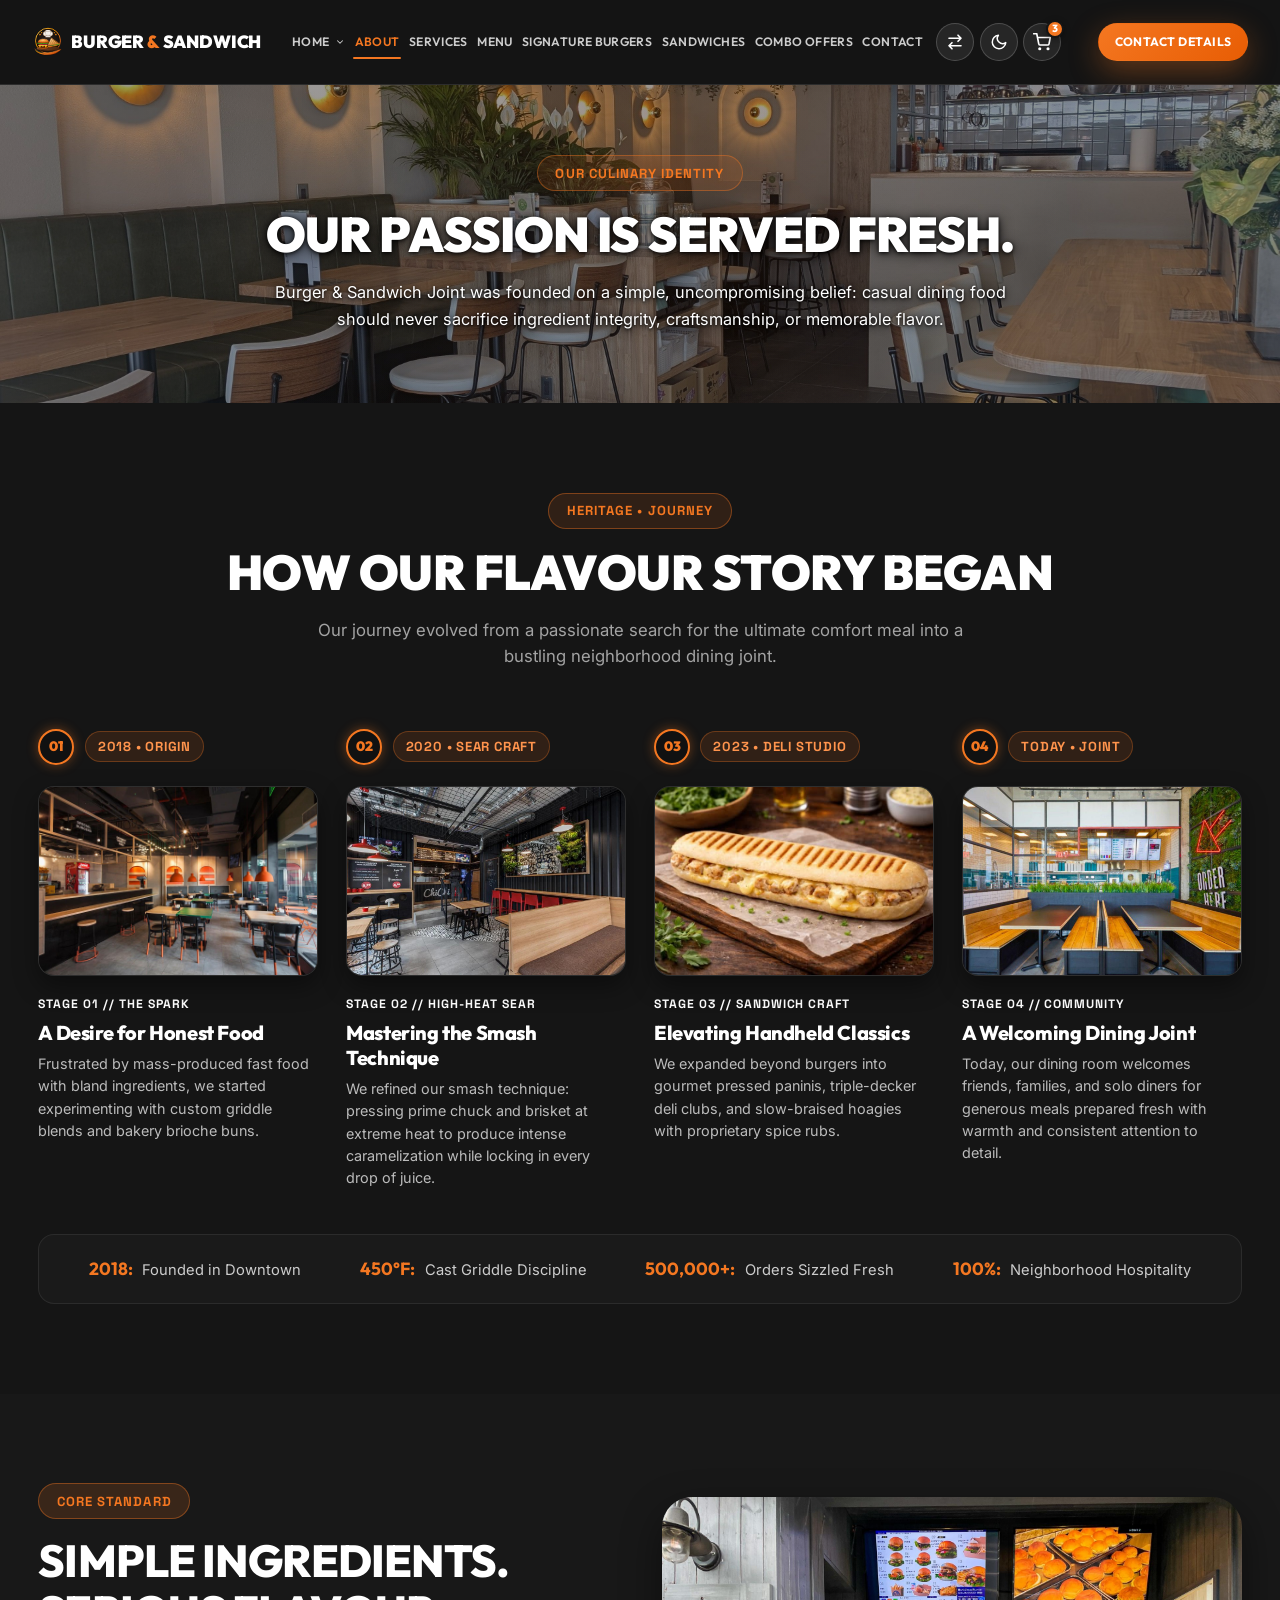
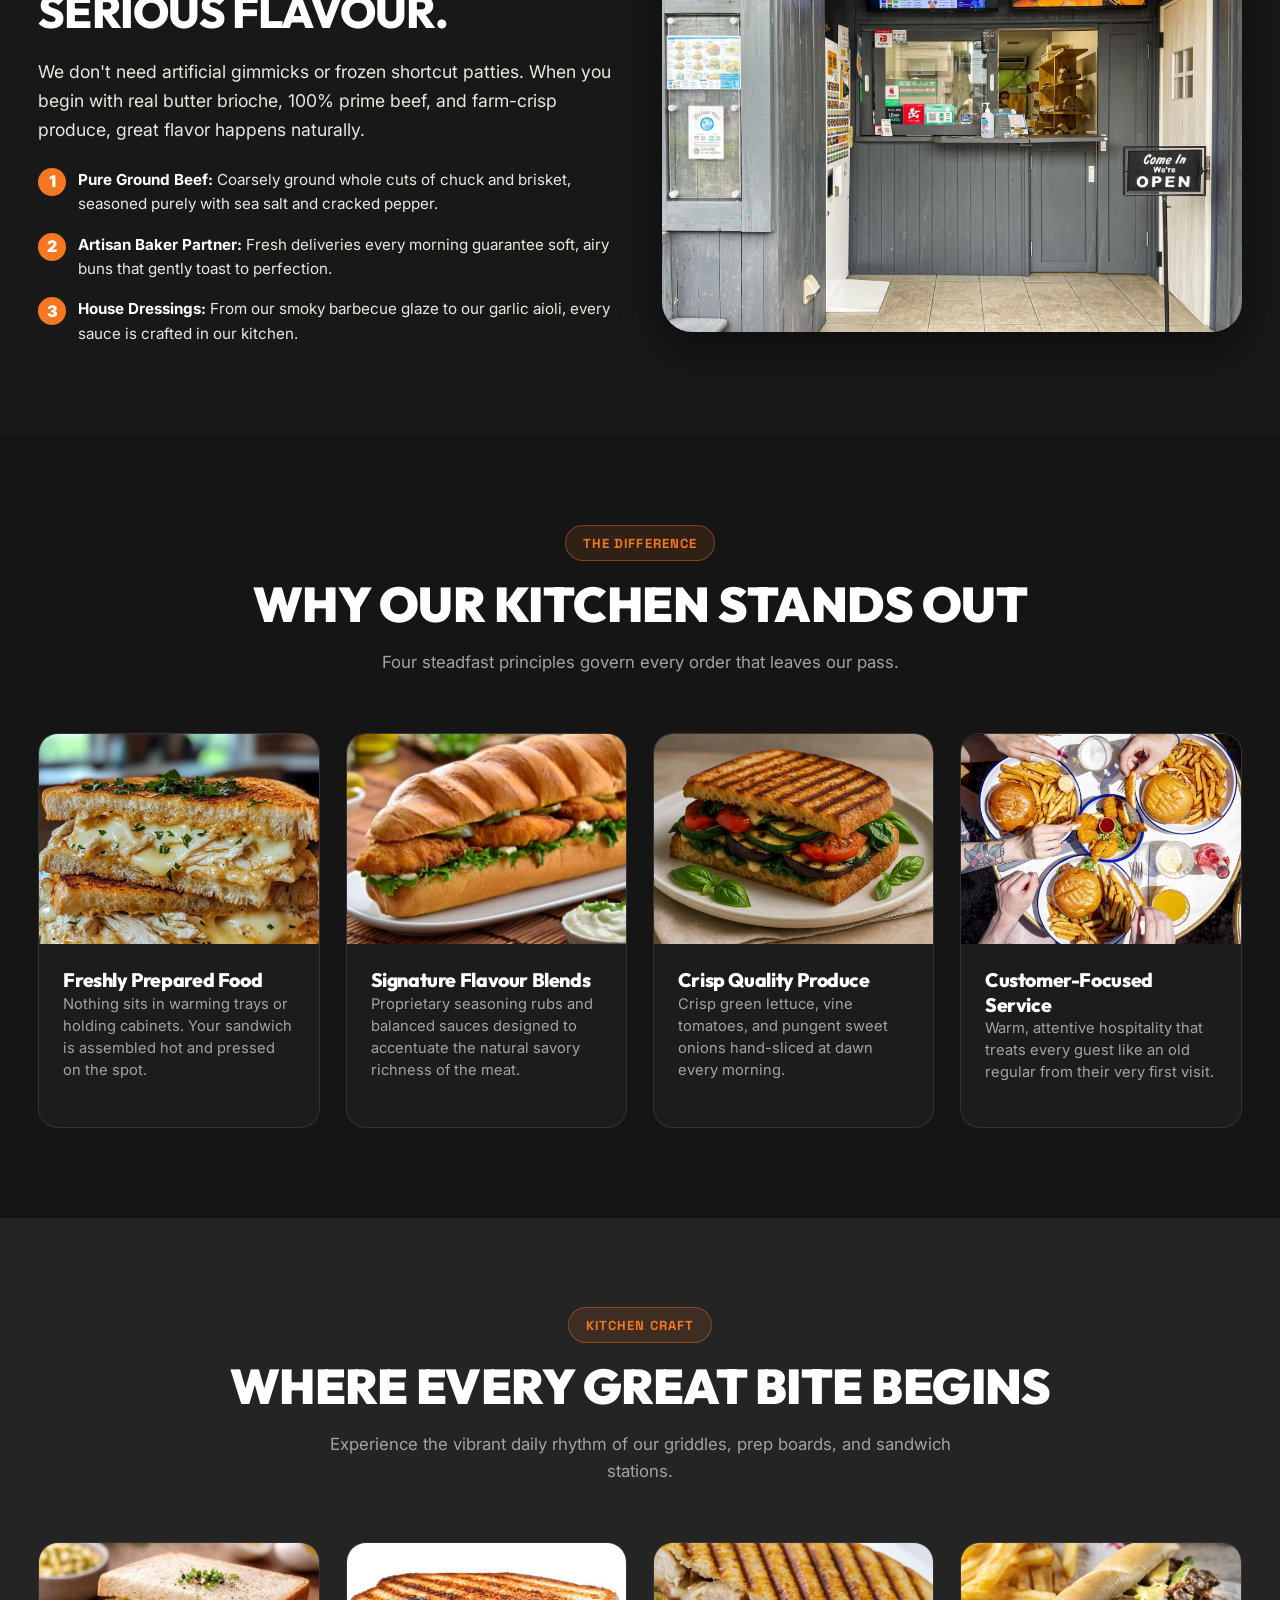
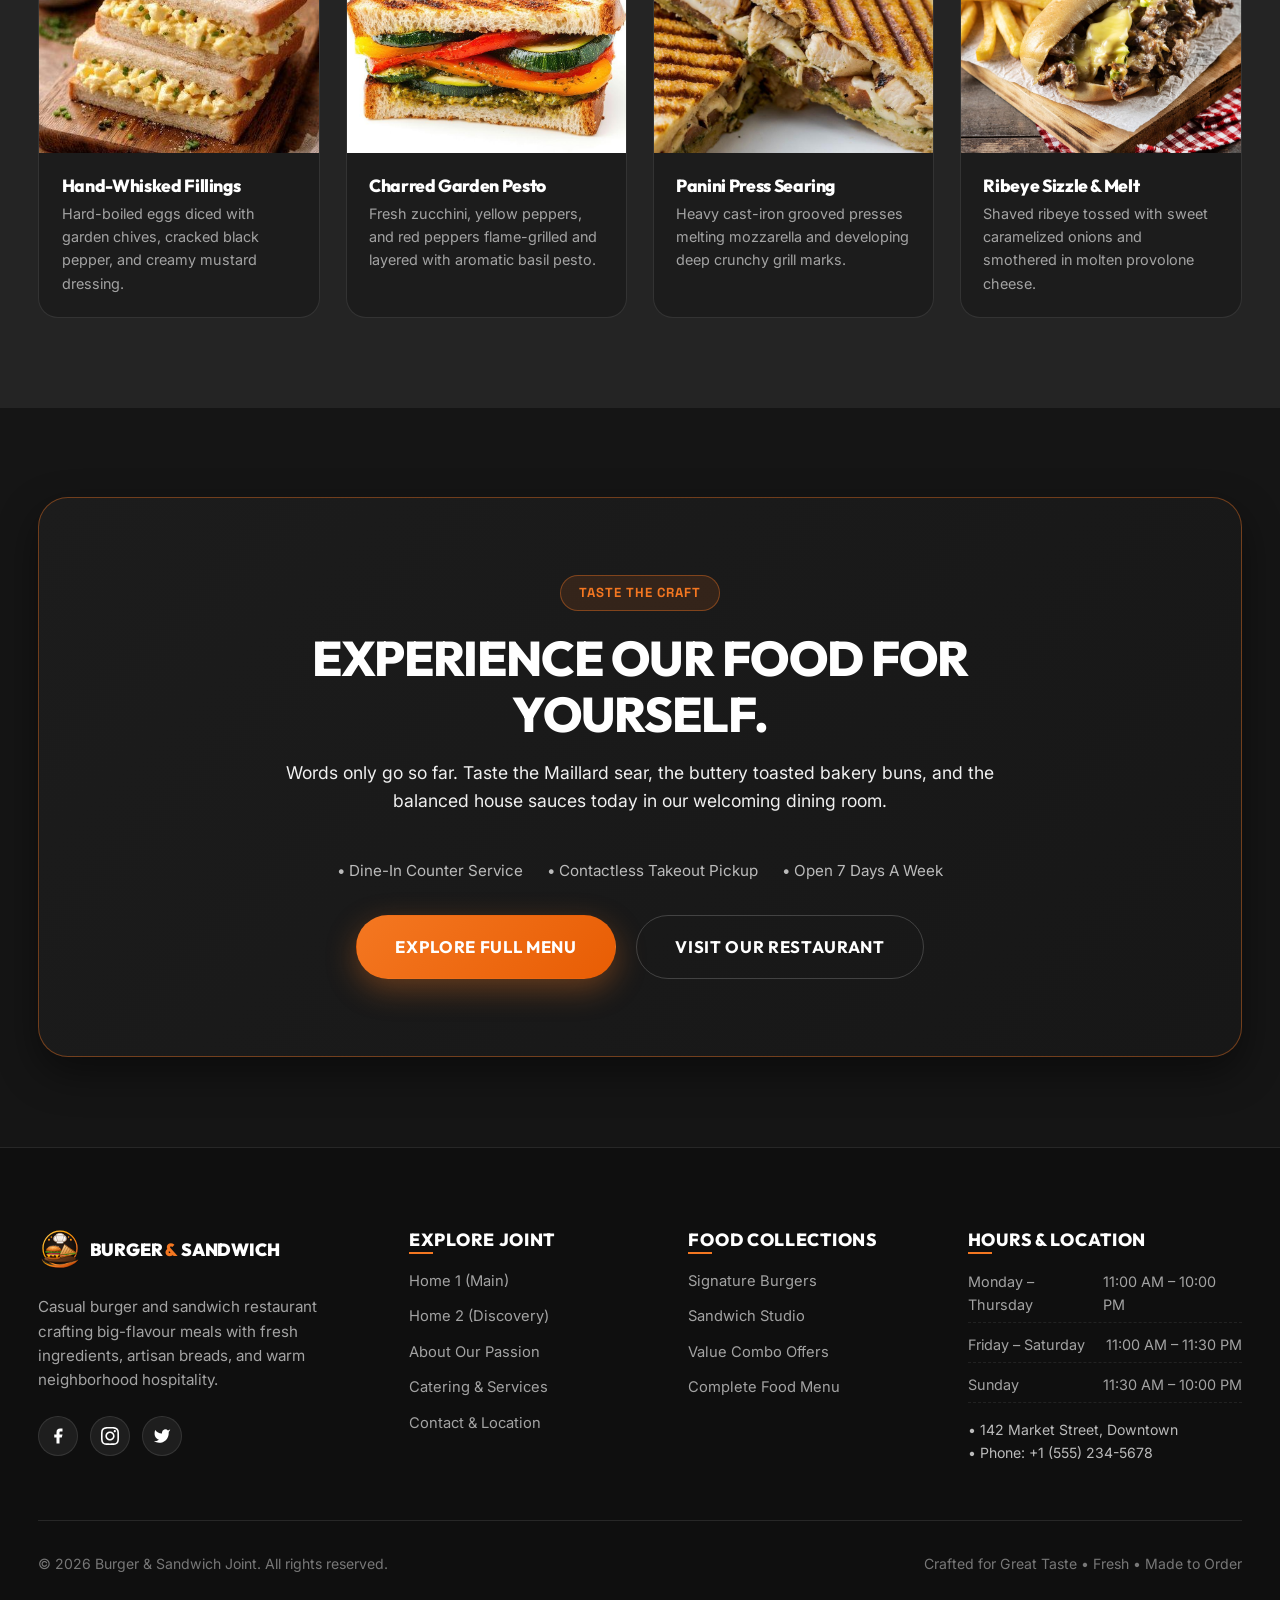
==== commit 8e03cc6f: "third commit" ====
--- a/about.html
+++ b/about.html
@@ -59,10 +59,26 @@
             <svg class="theme-icon moon-icon" width="18" height="18" viewBox="0 0 24 24" fill="none" stroke="currentColor" stroke-width="2" stroke-linecap="round" stroke-linejoin="round" aria-hidden="true"><path d="M21 12.79A9 9 0 1 1 11.21 3 7 7 0 0 0 21 12.79z"/></svg>
             <svg class="theme-icon sun-icon" width="18" height="18" viewBox="0 0 24 24" fill="none" stroke="currentColor" stroke-width="2" stroke-linecap="round" stroke-linejoin="round" aria-hidden="true"><circle cx="12" cy="12" r="5"/><line x1="12" y1="1" x2="12" y2="3"/><line x1="12" y1="21" x2="12" y2="23"/><line x1="4.22" y1="4.22" x2="5.64" y2="5.64"/><line x1="18.36" y1="18.36" x2="19.78" y2="19.78"/><line x1="1" y1="12" x2="3" y2="12"/><line x1="21" y1="12" x2="23" y2="12"/><line x1="4.22" y1="19.78" x2="5.64" y2="18.36"/><line x1="18.36" y1="5.64" x2="19.78" y2="4.22"/></svg>
           </button>
+          <a href="cart.html" class="nav-action-btn cart-btn" aria-label="Shopping Cart" title="View Cart">
+            <svg class="cart-icon" width="18" height="18" viewBox="0 0 24 24" fill="none" stroke="currentColor" stroke-width="2.2" stroke-linecap="round" stroke-linejoin="round" aria-hidden="true">
+              <circle cx="9" cy="21" r="1"></circle>
+              <circle cx="20" cy="21" r="1"></circle>
+              <path d="M1 1h4l2.68 13.39a2 2 0 0 0 2 1.61h9.72a2 2 0 0 0 2-1.61L23 6H6"></path>
+            </svg>
+            <span class="cart-badge">3</span>
+          </a>
         </nav>
 
         <div class="header-actions">
-          <a href="contact.html" class="btn btn-primary btn-sm">Contact Details</a>
+                    <a href="cart.html" class="header-cart-btn" aria-label="Shopping Cart" title="View Cart">
+            <svg class="cart-icon" width="18" height="18" viewBox="0 0 24 24" fill="none" stroke="currentColor" stroke-width="2.2" stroke-linecap="round" stroke-linejoin="round" aria-hidden="true">
+              <circle cx="9" cy="21" r="1"></circle>
+              <circle cx="20" cy="21" r="1"></circle>
+              <path d="M1 1h4l2.68 13.39a2 2 0 0 0 2 1.61h9.72a2 2 0 0 0 2-1.61L23 6H6"></path>
+            </svg>
+            <span class="cart-badge">3</span>
+          </a>
+<a href="contact.html" class="btn btn-primary btn-sm">Contact Details</a>
           <button class="hamburger" aria-label="Toggle mobile menu" aria-expanded="false">
             <span></span>
             <span></span>
@@ -94,6 +110,7 @@
       <a href="sandwiches.html" class="mobile-nav-link"><span>Sandwiches</span> <span class="drawer-arrow">&rarr;</span></a>
       <a href="combo-offers.html" class="mobile-nav-link"><span>Combo Offers</span> <span class="drawer-arrow">&rarr;</span></a>
       <a href="contact.html" class="mobile-nav-link"><span>Contact</span> <span class="drawer-arrow">&rarr;</span></a>
+      <a href="cart.html" class="mobile-nav-link"><span>Shopping Cart</span> <span class="cart-count-pill">3 items</span> <span class="drawer-arrow">&rarr;</span></a>
     </div>
         <div class="mobile-drawer-footer">
       <div class="drawer-action-toggles">
@@ -126,26 +143,14 @@
   <main id="mainContent">
 
     <!-- SECTION 1: ABOUT HERO -->
-    <section class="page-hero" id="aboutHero">
+    <section class="page-hero" id="aboutHero" style="background-image: linear-gradient(180deg, rgba(10, 10, 10, 0.42) 0%, rgba(15, 15, 15, 0.48) 100%), url('images/image-65.png');">
       <div class="container">
-        <div class="page-hero-grid">
-          <div>
-            <span class="section-tag">Our Culinary Identity</span>
-            <h1 class="hero-title" style="margin-bottom: 1.25rem;">OUR PASSION IS SERVED FRESH.</h1>
-            <p class="hero-text">
-              Burger &amp; Sandwich Joint was founded on a simple, uncompromising belief: casual dining food should never sacrifice ingredient integrity, craftsmanship, or memorable flavor.
-            </p>
-            <p style="margin-top: 1rem; color: #BBB;">
-              Every patty we press, every loaf of artisan sourdough we toast, and every batch of sauce we whisk comes from a genuine love of real comfort food that brings people together.
-            </p>
-            <div style="margin-top: 2rem; display: flex; gap: 1rem; flex-wrap: wrap;">
-              <a href="menu.html" class="btn btn-primary btn-lg">Explore Full Menu</a>
-              <a href="contact.html" class="btn btn-secondary btn-lg">Visit Our Restaurant</a>
-            </div>
-          </div>
-          <div class="page-hero-visual">
-            <img src="images/image-65.png" alt="Stylish dining interior with olive green leather banquette booths and cascading plants">
-          </div>
+        <div class="page-hero-content text-center">
+          <span class="section-tag">Our Culinary Identity</span>
+          <h1 class="hero-title">OUR PASSION IS SERVED FRESH.</h1>
+          <p class="hero-text">
+            Burger &amp; Sandwich Joint was founded on a simple, uncompromising belief: casual dining food should never sacrifice ingredient integrity, craftsmanship, or memorable flavor.
+          </p>
         </div>
       </div>
     </section>
@@ -236,21 +241,21 @@
           <div>
             <span class="section-tag">Core Standard</span>
             <h2 style="font-size:clamp(2rem, 3.5vw, 3rem); text-transform:uppercase; margin-bottom:1.2rem;">SIMPLE INGREDIENTS. SERIOUS FLAVOUR.</h2>
-            <p style="font-size:1.1rem; color:var(--text-dark-muted); line-height:1.65; margin-bottom:1.5rem;">
+            <p style="font-size:1.1rem; line-height:1.65; margin-bottom:1.5rem;">
               We don't need artificial gimmicks or frozen shortcut patties. When you begin with real butter brioche, 100% prime beef, and farm-crisp produce, great flavor happens naturally.
             </p>
             <div style="display:flex; flex-direction:column; gap:1rem;">
               <div style="display:flex; align-items:flex-start; gap:0.75rem;">
                 <span style="background:var(--primary); color:#fff; width:28px; height:28px; border-radius:50%; display:inline-flex; align-items:center; justify-content:center; font-weight:900; flex-shrink:0;">1</span>
-                <p style="font-size:0.95rem; color:var(--text-dark-muted);"><strong>Pure Ground Beef:</strong> Coarsely ground whole cuts of chuck and brisket, seasoned purely with sea salt and cracked pepper.</p>
+                <p style="font-size:0.95rem;"><strong>Pure Ground Beef:</strong> Coarsely ground whole cuts of chuck and brisket, seasoned purely with sea salt and cracked pepper.</p>
               </div>
               <div style="display:flex; align-items:flex-start; gap:0.75rem;">
                 <span style="background:var(--primary); color:#fff; width:28px; height:28px; border-radius:50%; display:inline-flex; align-items:center; justify-content:center; font-weight:900; flex-shrink:0;">2</span>
-                <p style="font-size:0.95rem; color:var(--text-dark-muted);"><strong>Artisan Baker Partner:</strong> Fresh deliveries every morning guarantee soft, airy buns that gently toast to perfection.</p>
+                <p style="font-size:0.95rem;"><strong>Artisan Baker Partner:</strong> Fresh deliveries every morning guarantee soft, airy buns that gently toast to perfection.</p>
               </div>
               <div style="display:flex; align-items:flex-start; gap:0.75rem;">
                 <span style="background:var(--primary); color:#fff; width:28px; height:28px; border-radius:50%; display:inline-flex; align-items:center; justify-content:center; font-weight:900; flex-shrink:0;">3</span>
-                <p style="font-size:0.95rem; color:var(--text-dark-muted);"><strong>House Dressings:</strong> From our smoky barbecue glaze to our garlic aioli, every sauce is crafted in our kitchen.</p>
+                <p style="font-size:0.95rem;"><strong>House Dressings:</strong> From our smoky barbecue glaze to our garlic aioli, every sauce is crafted in our kitchen.</p>
               </div>
             </div>
           </div>
@@ -378,7 +383,7 @@
     <!-- SECTION 6: EXPERIENCE OUR FOOD (CLOSING CTA) -->
     <section class="section section-dark" id="experienceCta">
       <div class="container">
-        <div class="cta-banner" style="background: linear-gradient(135deg, var(--bg-charcoal) 0%, #171717 100%);">
+        <div class="cta-banner" style="background: linear-gradient(135deg, #1C1C1C 0%, #171717 100%);">
           <div class="cta-banner-content" style="max-width: 720px;">
             <span class="section-tag" style="background:var(--primary-subtle); color:var(--primary); border-color:var(--border-orange);">Taste The Craft</span>
             <h2>EXPERIENCE OUR FOOD FOR YOURSELF.</h2>
--- a/assets/css/style.css
+++ b/assets/css/style.css
@@ -18,8 +18,8 @@
   --bg-charcoal: #242424;
   --bg-dark-card: #1c1c1c;
   --bg-card-hover: #262626;
-  --bg-cream: #FFF4E8;
-  --bg-beige: #F5E9DC;
+  --bg-cream: #181818;
+  --bg-beige: #202020;
   --bg-elevated: #282828;
 
   --text-white: #FFFFFF;
@@ -160,30 +160,83 @@
 
 .section-cream {
   background-color: var(--bg-cream);
-  color: var(--text-dark);
+  color: #ECE7DF;
 }
 .section-cream h1,
 .section-cream h2,
 .section-cream h3,
-.section-cream h4 {
-  color: var(--text-dark);
-}
-.section-cream p {
-  color: var(--text-dark-muted);
+.section-cream h4,
+.section-cream .section-title {
+  color: #FFFFFF !important;
+}
+.section-cream p,
+.section-cream .section-desc {
+  color: #ECE7DF !important;
+}
+.section-cream strong,
+.section-cream b {
+  color: #FFFFFF !important;
 }
 
 .section-beige {
   background-color: var(--bg-beige);
-  color: var(--text-dark);
+  color: #ECE7DF;
 }
 .section-beige h1,
 .section-beige h2,
 .section-beige h3,
-.section-beige h4 {
-  color: var(--text-dark);
-}
-.section-beige p {
-  color: var(--text-dark-muted);
+.section-beige h4,
+.section-beige .section-title {
+  color: #FFFFFF !important;
+}
+.section-beige p,
+.section-beige .section-desc {
+  color: #ECE7DF !important;
+}
+.section-beige strong,
+.section-beige b {
+  color: #FFFFFF !important;
+}
+
+/* Embedded highlight cards inside cream & beige sections in dark mode */
+.cream-highlight-box,
+.section-cream div[style*="background:#fff"],
+.section-cream div[style*="background: #fff"],
+.section-cream div[style*="background:#FFFFFF"],
+.section-cream div[style*="background: #FFFFFF"],
+.section-beige div[style*="background:#fff"],
+.section-beige div[style*="background: #fff"],
+.section-beige div[style*="background:#FFFFFF"],
+.section-beige div[style*="background: #FFFFFF"] {
+  background: #242424 !important;
+  border-color: rgba(255, 255, 255, 0.12) !important;
+  box-shadow: 0 10px 25px rgba(0, 0, 0, 0.35) !important;
+}
+
+.cream-highlight-box h4,
+.section-cream div[style*="background:#fff"] h4,
+.section-cream div[style*="background: #fff"] h4,
+.section-beige div[style*="background:#fff"] h4,
+.section-beige div[style*="background: #fff"] h4 {
+  color: var(--primary) !important;
+}
+
+.cream-highlight-box p,
+.cream-highlight-box ul,
+.cream-highlight-box li,
+.section-cream div[style*="background:#fff"] p,
+.section-cream div[style*="background: #fff"] p,
+.section-cream div[style*="background:#fff"] ul,
+.section-cream div[style*="background: #fff"] ul,
+.section-cream div[style*="background:#fff"] li,
+.section-cream div[style*="background: #fff"] li,
+.section-beige div[style*="background:#fff"] p,
+.section-beige div[style*="background: #fff"] p,
+.section-beige div[style*="background:#fff"] ul,
+.section-beige div[style*="background: #fff"] ul,
+.section-beige div[style*="background:#fff"] li,
+.section-beige div[style*="background: #fff"] li {
+  color: #ECE7DF !important;
 }
 
 /* --- Section Headers --- */
@@ -215,9 +268,9 @@
 
 .section-cream .section-tag,
 .section-beige .section-tag {
-  background-color: rgba(244, 119, 33, 0.15);
-  border-color: rgba(244, 119, 33, 0.4);
-  color: var(--primary-dark);
+  background-color: rgba(244, 119, 33, 0.15) !important;
+  border-color: rgba(244, 119, 33, 0.4) !important;
+  color: var(--primary) !important;
 }
 
 .section-title {
@@ -647,6 +700,103 @@
   padding: 0;
 }
 
+.nav-action-btn.cart-btn {
+  position: relative;
+  width: 38px;
+  height: 38px;
+  padding: 0;
+  text-decoration: none;
+}
+
+.cart-icon {
+  display: block;
+  stroke: currentColor;
+  transition: transform var(--transition-fast);
+}
+
+.nav-action-btn.cart-btn:hover .cart-icon {
+  transform: scale(1.1);
+}
+
+.nav-action-btn.cart-btn.active {
+  background-color: var(--primary);
+  border-color: var(--primary);
+  color: #FFFFFF;
+}
+
+.cart-badge {
+  position: absolute;
+  top: -4px;
+  right: -4px;
+  background-color: var(--primary);
+  color: #FFFFFF;
+  font-family: var(--font-heading);
+  font-size: 0.65rem;
+  font-weight: 800;
+  min-width: 18px;
+  height: 18px;
+  padding: 0 4px;
+  border-radius: 999px;
+  display: flex;
+  align-items: center;
+  justify-content: center;
+  border: 2px solid var(--bg-black);
+  line-height: 1;
+  box-shadow: 0 2px 6px rgba(0, 0, 0, 0.4);
+}
+
+[dir="rtl"] .cart-badge {
+  right: auto;
+  left: -4px;
+}
+
+[data-theme="light"] .cart-badge {
+  border-color: #FFFFFF;
+  background-color: #E85D04;
+}
+
+.header-cart-btn {
+  display: none;
+  position: relative;
+  align-items: center;
+  justify-content: center;
+  height: 38px;
+  width: 38px;
+  min-width: 38px;
+  padding: 0;
+  background-color: rgba(255, 255, 255, 0.08);
+  border: 1px solid var(--border-light);
+  border-radius: var(--radius-full);
+  color: var(--text-white);
+  cursor: pointer;
+  text-decoration: none;
+  transition: all var(--transition-fast);
+}
+
+.header-cart-btn:hover {
+  background-color: var(--primary);
+  border-color: var(--primary);
+  color: #FFFFFF;
+}
+
+[data-theme="light"] .header-cart-btn {
+  background-color: rgba(0, 0, 0, 0.05);
+  border-color: var(--border-light);
+  color: var(--text-white);
+}
+
+[data-theme="light"] .header-cart-btn:hover {
+  background-color: var(--primary);
+  border-color: var(--primary);
+  color: #FFFFFF;
+}
+
+@media (max-width: 1120px) {
+  .header-cart-btn {
+    display: inline-flex;
+  }
+}
+
 .nav-action-btn .rtl-text {
   display: none;
 }
@@ -1071,29 +1221,29 @@
   border-top: 1px solid var(--border-subtle);
 }
 
-/* Light / Cream Food Card Variant */
+/* Food Cards in Cream / Beige Sections (Dark by default in Dark Mode) */
 .section-cream .food-card,
 .section-beige .food-card {
-  background-color: var(--text-white);
-  border-color: rgba(0, 0, 0, 0.08);
+  background-color: #1c1c1c !important;
+  border-color: rgba(255, 255, 255, 0.1) !important;
 }
 .section-cream .food-card-title,
 .section-beige .food-card-title {
-  color: var(--text-dark);
+  color: #FFFFFF !important;
 }
 .section-cream .food-card-desc,
 .section-beige .food-card-desc {
-  color: var(--text-dark-muted);
+  color: #ECE7DF !important;
 }
 .section-cream .food-card-ingredients span,
 .section-beige .food-card-ingredients span {
-  background: #f0f0f0;
-  color: #555555;
-  border-color: #e0e0e0;
+  background: rgba(255, 255, 255, 0.08) !important;
+  color: #ECE7DF !important;
+  border-color: rgba(255, 255, 255, 0.12) !important;
 }
 .section-cream .food-card-footer,
 .section-beige .food-card-footer {
-  border-top-color: rgba(0, 0, 0, 0.08);
+  border-top-color: rgba(255, 255, 255, 0.1) !important;
 }
 
 /* ==========================================================================
@@ -1151,9 +1301,9 @@
   font-size: 0.76rem;
   font-weight: 700;
   letter-spacing: 0.06em;
-  color: var(--primary);
-  background: rgba(244, 119, 33, 0.12);
-  border: 1px solid rgba(244, 119, 33, 0.3);
+  color: #FFFFFF !important;
+  background: rgba(244, 119, 33, 0.28);
+  border: 1px solid var(--border-orange);
   padding: 0.4rem 0.95rem;
   border-radius: var(--radius-full);
 }
@@ -1884,27 +2034,114 @@
 
 /* --- Page Hero (Generic / Subpages) --- */
 .page-hero {
-  padding: clamp(4rem, 7vw, 6.5rem) 0 clamp(3rem, 5vw, 4.5rem);
-  background: radial-gradient(circle at 80% 20%, rgba(244, 119, 33, 0.12) 0%, transparent 60%),
-              linear-gradient(180deg, #151515 0%, #1F1F1F 100%);
+  padding: clamp(3.25rem, 5.5vw, 4.5rem) 0;
+  min-height: 280px;
+  display: flex;
+  align-items: center;
   position: relative;
-  border-bottom: 1px solid var(--border-subtle);
+  background-position: center center;
+  background-size: cover;
+  background-repeat: no-repeat;
+  border-bottom: none;
+  overflow: hidden;
+}
+
+.page-hero::before {
+  content: "";
+  position: absolute;
+  inset: 0;
+  background: radial-gradient(circle at 50% 30%, rgba(244, 119, 33, 0.08) 0%, transparent 70%);
+  z-index: 1;
+  pointer-events: none;
+}
+
+.page-hero > .container {
+  position: relative;
+  z-index: 2;
+  width: 100%;
+}
+
+.page-hero-content {
+  max-width: 960px;
+  margin: 0 auto;
+  text-align: center;
+  display: flex;
+  flex-direction: column;
+  align-items: center;
+}
+
+.page-hero-content .section-tag {
+  display: inline-flex;
+  margin-bottom: 1rem;
+}
+
+.page-hero-content .hero-title {
+  text-align: center;
+  margin-bottom: 1rem;
+  color: var(--text-white);
+  font-size: clamp(2rem, 3.8vw, 3.25rem);
+  line-height: 1.15;
+  text-shadow: 0 2px 14px rgba(0, 0, 0, 0.85), 0 1px 4px rgba(0, 0, 0, 0.9);
+  max-width: 960px;
+}
+
+.page-hero-content .hero-text {
+  font-size: clamp(1.02rem, 1.25vw, 1.18rem);
+  color: #FFFFFF;
+  text-align: center;
+  max-width: 780px;
+  margin-left: auto;
+  margin-right: auto;
+  line-height: 1.65;
+  text-shadow: 0 2px 10px rgba(0, 0, 0, 0.9), 0 1px 3px rgba(0, 0, 0, 0.95);
+}
+
+.page-hero-content .hero-subtext {
+  display: none !important;
+}
+
+.page-hero-content .hero-actions {
+  display: none !important;
 }
 
 .page-hero-grid {
-  display: grid;
-  grid-template-columns: 1.15fr 0.85fr;
-  gap: clamp(2rem, 4vw, 4rem);
-  align-items: center;
-}
-
-.page-hero-visual img {
-  border-radius: var(--radius-xl);
-  box-shadow: var(--shadow-lg);
-  border: 1px solid var(--border-light);
-  width: 100%;
-  max-height: 440px;
-  object-fit: cover;
+  display: block;
+  max-width: 860px;
+  margin: 0 auto;
+  text-align: center;
+}
+
+.page-hero-visual {
+  display: none !important;
+}
+
+/* Page Hero Background Image Defaults */
+#aboutHero {
+  background-image: url('../../images/image-65.png');
+}
+
+#servicesHero {
+  background-image: url('../../images/image-89.png');
+}
+
+#menuHero {
+  background-image: url('../../images/image-78.png');
+}
+
+#burgerHero {
+  background-image: url('../../images/image-79.png');
+}
+
+#sandwichHero {
+  background-image: url('../../images/image-82.png');
+}
+
+#comboHero {
+  background-image: url('../../images/image-96.png');
+}
+
+#contactHero {
+  background-image: url('../../images/image-51.png');
 }
 
 /* --- Exploded Burger Anatomy (Home 2 & Burgers Page) --- */
@@ -1967,17 +2204,23 @@
   gap: 1.5rem;
 }
 
-.ingredient-item {
-  background: var(--bg-dark-card);
-  border: 1px solid var(--border-subtle);
+.ingredient-item,
+.section-cream .ingredient-item,
+.section-beige .ingredient-item {
+  background: #1c1c1c !important;
+  border: 1px solid rgba(255, 255, 255, 0.1) !important;
   border-radius: var(--radius-lg);
   overflow: hidden;
   transition: all var(--transition-normal);
-}
-
-.ingredient-item:hover {
+  box-shadow: 0 10px 28px rgba(0, 0, 0, 0.25);
+}
+
+.ingredient-item:hover,
+.section-cream .ingredient-item:hover,
+.section-beige .ingredient-item:hover {
   transform: translateY(-6px);
-  border-color: var(--primary);
+  border-color: var(--primary) !important;
+  box-shadow: 0 16px 36px rgba(0, 0, 0, 0.4), 0 0 20px rgba(244, 119, 33, 0.2);
 }
 
 .ingredient-img {
@@ -2001,11 +2244,29 @@
   padding: 1.5rem;
 }
 
-.ingredient-title {
+.ingredient-title,
+.ingredient-item .ingredient-title,
+.ingredient-item h3,
+.section-cream .ingredient-item .ingredient-title,
+.section-cream .ingredient-item h3,
+.section-beige .ingredient-item .ingredient-title,
+.section-beige .ingredient-item h3 {
   font-size: 1.15rem;
   font-weight: 800;
-  color: var(--text-white);
+  color: #FFFFFF !important;
   margin-bottom: 0.4rem;
+}
+
+.ingredient-content p,
+.ingredient-item p,
+.ingredient-item .ingredient-content p,
+.section-cream .ingredient-item p,
+.section-cream .ingredient-item .ingredient-content p,
+.section-beige .ingredient-item p,
+.section-beige .ingredient-item .ingredient-content p {
+  color: #ECE7DF !important;
+  font-size: 0.92rem;
+  line-height: 1.55;
 }
 
 /* --- Features / Why Choose Us (4 Distinct Blocks) --- */
@@ -2155,7 +2416,7 @@
   font-family: var(--font-heading);
   font-size: 1.3rem;
   font-weight: 900;
-  color: var(--text-white);
+  color: #FFFFFF !important;
   line-height: 1.25;
   margin-bottom: 0.4rem;
 }
@@ -2829,7 +3090,7 @@
 
 .builder-summary-bar {
   margin-top: 2.5rem;
-  padding: 1.5rem 2rem;
+  padding: 1.75rem 2rem;
   background: #111;
   border-radius: var(--radius-lg);
   border: 1px solid var(--border-orange);
@@ -2838,6 +3099,13 @@
   justify-content: space-between;
   flex-wrap: wrap;
   gap: 1.5rem;
+  box-sizing: border-box;
+}
+
+.builder-summary-info {
+  display: flex;
+  flex-direction: column;
+  gap: 0.25rem;
 }
 
 .builder-total-wrap {
@@ -2847,16 +3115,30 @@
 }
 
 .builder-total-label {
-  font-size: 1rem;
+  font-size: 0.95rem;
   color: var(--text-muted);
   text-transform: uppercase;
+  letter-spacing: 0.04em;
+  font-weight: 700;
 }
 
 .builder-total-amount {
   font-family: var(--font-heading);
-  font-size: 2rem;
+  font-size: 2.2rem;
   font-weight: 900;
   color: var(--primary);
+  line-height: 1.1;
+}
+
+.builder-summary-details {
+  font-size: 0.88rem;
+  color: #AAAAAA;
+  margin-top: 0.25rem;
+  line-height: 1.5;
+}
+
+.builder-summary-btn {
+  flex-shrink: 0;
 }
 
 /* --- FAQ Accordion --- */
@@ -3751,7 +4033,7 @@
 
 .cta-banner-content h2 {
   font-size: clamp(2rem, 3.8vw, 3.2rem);
-  color: var(--text-white);
+  color: #FFFFFF !important;
   margin-bottom: 1rem;
   text-align: center;
   width: 100%;
@@ -4033,6 +4315,85 @@
     height: 260px;
     min-height: 240px;
   }
+
+  /* Interactive Meal Builder Mobile Responsiveness (Combo Offers Page) */
+  .builder-box {
+    padding: clamp(1.25rem, 3.5vw, 1.75rem) clamp(0.85rem, 3vw, 1.25rem) !important;
+  }
+
+  .builder-summary-bar {
+    flex-direction: column !important;
+    align-items: center !important;
+    text-align: center !important;
+    padding: 1.5rem 1rem !important;
+    gap: 1.25rem !important;
+    margin-top: 1.75rem !important;
+    width: 100% !important;
+    box-sizing: border-box !important;
+    overflow: hidden !important;
+  }
+
+  .builder-summary-info {
+    width: 100% !important;
+    text-align: center !important;
+    align-items: center !important;
+    display: flex !important;
+    flex-direction: column !important;
+  }
+
+  .builder-total-label {
+    text-align: center !important;
+    font-size: 0.85rem !important;
+    letter-spacing: 0.05em !important;
+    display: block !important;
+  }
+
+  .builder-total-amount {
+    text-align: center !important;
+    font-size: clamp(1.85rem, 6vw, 2.25rem) !important;
+    margin: 0.2rem 0 !important;
+    display: block !important;
+  }
+
+  .builder-summary-details {
+    text-align: center !important;
+    max-width: 100% !important;
+    word-break: break-word !important;
+    font-size: 0.85rem !important;
+    line-height: 1.5 !important;
+    margin: 0.35rem auto 0 !important;
+    color: #999999 !important;
+  }
+
+  .builder-summary-bar .btn,
+  .builder-summary-bar .btn-lg,
+  .builder-summary-btn {
+    width: 100% !important;
+    max-width: 100% !important;
+    padding: 0.95rem 1rem !important;
+    font-size: clamp(0.82rem, 3.3vw, 0.96rem) !important;
+    white-space: normal !important;
+    word-wrap: break-word !important;
+    display: flex !important;
+    align-items: center !important;
+    justify-content: center !important;
+    text-align: center !important;
+    line-height: 1.35 !important;
+    box-sizing: border-box !important;
+    letter-spacing: 0.02em !important;
+    margin: 0 auto !important;
+  }
+
+  [dir="rtl"] .builder-summary-bar {
+    flex-direction: column !important;
+    text-align: center !important;
+    align-items: center !important;
+  }
+
+  [dir="rtl"] .builder-summary-info {
+    text-align: center !important;
+    align-items: center !important;
+  }
 }
 
 /* Mobile Devices (max-width: 600px - covers 320px, 375px, 390px, 430px) */
@@ -4118,7 +4479,7 @@
   }
   .builder-summary-bar {
     flex-direction: column;
-    align-items: stretch;
+    align-items: center;
     text-align: center;
   }
 }
@@ -4156,6 +4517,102 @@
   color: var(--text-white);
 }
 
+/* --- Light Mode Cream & Beige Sections --- */
+[data-theme="light"] .section-cream {
+  background-color: #FAF4EE !important;
+  color: #2C2C2C !important;
+}
+[data-theme="light"] .section-cream h1,
+[data-theme="light"] .section-cream h2,
+[data-theme="light"] .section-cream h3,
+[data-theme="light"] .section-cream h4,
+[data-theme="light"] .section-cream .section-title {
+  color: #121212 !important;
+}
+[data-theme="light"] .section-cream p,
+[data-theme="light"] .section-cream .section-desc {
+  color: #555555 !important;
+}
+[data-theme="light"] .section-cream strong,
+[data-theme="light"] .section-cream b {
+  color: #121212 !important;
+}
+[data-theme="light"] .section-cream .section-tag {
+  background-color: rgba(244, 119, 33, 0.12) !important;
+  border-color: rgba(244, 119, 33, 0.35) !important;
+  color: var(--primary-dark) !important;
+}
+
+[data-theme="light"] .section-beige {
+  background-color: #F4ECE3 !important;
+  color: #2C2C2C !important;
+}
+[data-theme="light"] .section-beige h1,
+[data-theme="light"] .section-beige h2,
+[data-theme="light"] .section-beige h3,
+[data-theme="light"] .section-beige h4,
+[data-theme="light"] .section-beige .section-title {
+  color: #121212 !important;
+}
+[data-theme="light"] .section-beige p,
+[data-theme="light"] .section-beige .section-desc {
+  color: #555555 !important;
+}
+[data-theme="light"] .section-beige strong,
+[data-theme="light"] .section-beige b {
+  color: #121212 !important;
+}
+
+[data-theme="light"] .cream-highlight-box,
+[data-theme="light"] .section-cream div[style*="background:#fff"],
+[data-theme="light"] .section-cream div[style*="background: #fff"],
+[data-theme="light"] .section-beige div[style*="background:#fff"],
+[data-theme="light"] .section-beige div[style*="background: #fff"] {
+  background: #FFFFFF !important;
+  border-color: rgba(0, 0, 0, 0.08) !important;
+}
+[data-theme="light"] .cream-highlight-box p,
+[data-theme="light"] .cream-highlight-box ul,
+[data-theme="light"] .cream-highlight-box li,
+[data-theme="light"] .section-cream div[style*="background:#fff"] p,
+[data-theme="light"] .section-cream div[style*="background: #fff"] p,
+[data-theme="light"] .section-cream div[style*="background:#fff"] ul,
+[data-theme="light"] .section-cream div[style*="background: #fff"] ul,
+[data-theme="light"] .section-cream div[style*="background:#fff"] li,
+[data-theme="light"] .section-cream div[style*="background: #fff"] li,
+[data-theme="light"] .section-beige div[style*="background:#fff"] p,
+[data-theme="light"] .section-beige div[style*="background: #fff"] p,
+[data-theme="light"] .section-beige div[style*="background:#fff"] ul,
+[data-theme="light"] .section-beige div[style*="background: #fff"] ul,
+[data-theme="light"] .section-beige div[style*="background:#fff"] li,
+[data-theme="light"] .section-beige div[style*="background: #fff"] li {
+  color: #555555 !important;
+}
+
+[data-theme="light"] .section-cream .food-card,
+[data-theme="light"] .section-beige .food-card {
+  background-color: #FFFFFF !important;
+  border-color: rgba(0, 0, 0, 0.08) !important;
+}
+[data-theme="light"] .section-cream .food-card-title,
+[data-theme="light"] .section-beige .food-card-title {
+  color: #121212 !important;
+}
+[data-theme="light"] .section-cream .food-card-desc,
+[data-theme="light"] .section-beige .food-card-desc {
+  color: #585858 !important;
+}
+[data-theme="light"] .section-cream .food-card-ingredients span,
+[data-theme="light"] .section-beige .food-card-ingredients span {
+  background: #f0f0f0 !important;
+  color: #555555 !important;
+  border-color: #e0e0e0 !important;
+}
+[data-theme="light"] .section-cream .food-card-footer,
+[data-theme="light"] .section-beige .food-card-footer {
+  border-top-color: rgba(0, 0, 0, 0.08) !important;
+}
+
 [data-theme="light"] .site-header {
   background-color: rgba(250, 246, 240, 0.95);
   border-bottom: 1px solid rgba(0, 0, 0, 0.08);
@@ -4403,6 +4860,14 @@
   box-shadow: 0 4px 18px rgba(0, 0, 0, 0.06);
 }
 
+[data-theme="light"] .builder-summary-details {
+  color: #666666;
+}
+
+[data-theme="light"] .builder-total-label {
+  color: #555555;
+}
+
 [data-theme="light"] .modal-content {
   background: #FFFFFF;
   border-color: rgba(0, 0, 0, 0.1);
@@ -4461,6 +4926,42 @@
   color: #555555;
 }
 
+/* --- Bright Mode Ingredient Cards (Home 1 #freshness) - High-Contrast Bright Visible Text --- */
+[data-theme="light"] .ingredient-item,
+[data-theme="light"] .section-cream .ingredient-item,
+[data-theme="light"] .section-beige .ingredient-item {
+  background: #1c1c1c !important;
+  border-color: rgba(255, 255, 255, 0.12) !important;
+  box-shadow: 0 10px 28px rgba(0, 0, 0, 0.22) !important;
+}
+
+[data-theme="light"] .ingredient-item:hover,
+[data-theme="light"] .section-cream .ingredient-item:hover,
+[data-theme="light"] .section-beige .ingredient-item:hover {
+  border-color: var(--primary) !important;
+  box-shadow: 0 16px 36px rgba(0, 0, 0, 0.35), 0 0 20px rgba(244, 119, 33, 0.25) !important;
+}
+
+[data-theme="light"] .ingredient-title,
+[data-theme="light"] .ingredient-item .ingredient-title,
+[data-theme="light"] .ingredient-item h3,
+[data-theme="light"] .section-cream .ingredient-item .ingredient-title,
+[data-theme="light"] .section-cream .ingredient-item h3,
+[data-theme="light"] .section-beige .ingredient-item .ingredient-title,
+[data-theme="light"] .section-beige .ingredient-item h3 {
+  color: #FFFFFF !important;
+}
+
+[data-theme="light"] .ingredient-content p,
+[data-theme="light"] .ingredient-item p,
+[data-theme="light"] .ingredient-item .ingredient-content p,
+[data-theme="light"] .section-cream .ingredient-item p,
+[data-theme="light"] .section-cream .ingredient-item .ingredient-content p,
+[data-theme="light"] .section-beige .ingredient-item p,
+[data-theme="light"] .section-beige .ingredient-item .ingredient-content p {
+  color: #ECE7DF !important;
+}
+
 [data-theme="light"] .filter-btn {
   background-color: #FFFFFF;
   border-color: rgba(0, 0, 0, 0.12);
@@ -4506,6 +5007,63 @@
   box-shadow: 0 10px 30px rgba(0, 0, 0, 0.1);
 }
 
+.cta-banner h2,
+.cta-banner-content h2,
+[data-theme="light"] .cta-banner h2,
+[data-theme="light"] .cta-banner-content h2 {
+  color: #FFFFFF !important;
+}
+
+#perfectMeal h2,
+#perfectMeal .grid-2 h2,
+[data-theme="light"] #perfectMeal h2,
+[data-theme="light"] #perfectMeal .grid-2 h2 {
+  color: #FFFFFF !important;
+}
+
+.advantage-visual-caption h4,
+[data-theme="light"] .advantage-visual-caption h4 {
+  color: #FFFFFF !important;
+}
+
+.floating-pill .pill-title,
+[data-theme="light"] .floating-pill .pill-title {
+  color: #FFFFFF !important;
+}
+
+.spotlight-stage-tag,
+[data-theme="light"] .spotlight-stage-tag {
+  color: #FFFFFF !important;
+  text-shadow: 0 2px 8px rgba(0, 0, 0, 0.95), 0 1px 3px rgba(0, 0, 0, 0.95);
+}
+
+/* Sandwich Page - Ultimate Lunch Pairing Section (#sandwichExperience) */
+#sandwichExperience p,
+#sandwichExperience .pairing-lead-desc {
+  color: #ECE7DF;
+}
+
+#sandwichExperience .pairing-points {
+  color: #D6D0C7;
+}
+
+#sandwichExperience .pairing-points strong {
+  color: #FFFFFF;
+}
+
+[data-theme="light"] #sandwichExperience p,
+[data-theme="light"] #sandwichExperience .pairing-lead-desc {
+  color: #2D2823 !important;
+}
+
+[data-theme="light"] #sandwichExperience .pairing-points {
+  color: #4A443D !important;
+}
+
+[data-theme="light"] #sandwichExperience .pairing-points strong {
+  color: #1A1816 !important;
+}
+
 /* --- Bright Mode Hero 1 (Home 1) - Atmospheric Warm Dark Dining Background --- */
 [data-theme="light"] .hero-1 {
   background-color: #1A1816;
@@ -4633,9 +5191,7 @@
 /* --- Bright Mode Subpage Heroes (about, services, menu, burgers, sandwiches, combo-offers, contact) --- */
 [data-theme="light"] .page-hero,
 [data-theme="light"] .services-hero {
-  background: radial-gradient(circle at 80% 20%, rgba(244, 119, 33, 0.16) 0%, transparent 60%),
-              linear-gradient(180deg, #151515 0%, #1F1F1F 100%) !important;
-  border-bottom: 1px solid rgba(255, 255, 255, 0.08) !important;
+  border-bottom: none !important;
 }
 
 [data-theme="light"] .page-hero .hero-title,
@@ -5244,9 +5800,20 @@
 }
 
 /* Hero Section RTL */
-[dir="rtl"] .hero-1-content,
-[dir="rtl"] .page-hero-grid div:first-child {
+[dir="rtl"] .hero-1-content {
   text-align: right;
+}
+
+[dir="rtl"] .page-hero-content,
+[dir="rtl"] .page-hero-content .hero-title,
+[dir="rtl"] .page-hero-content p,
+[dir="rtl"] .page-hero-content .hero-text,
+[dir="rtl"] .page-hero-content .hero-subtext {
+  text-align: center !important;
+}
+
+[dir="rtl"] .page-hero-content .hero-actions {
+  justify-content: center !important;
 }
 
 [dir="rtl"] .hero-trust {
@@ -5726,7 +6293,7 @@
   font-weight: 700;
   letter-spacing: 0.08em;
   text-transform: uppercase;
-  color: var(--primary);
+  color: #FFFFFF !important;
   margin-bottom: 0.4rem;
 }
 
@@ -5871,11 +6438,12 @@
   font-family: var(--font-accent);
   font-size: 0.82rem;
   font-weight: 800;
-  color: var(--primary);
+  color: #FFFFFF !important;
   letter-spacing: 0.08em;
   text-transform: uppercase;
   margin-bottom: 0.4rem;
   display: block;
+  text-shadow: 0 2px 8px rgba(0, 0, 0, 0.95), 0 1px 3px rgba(0, 0, 0, 0.95);
 }
 
 .spotlight-title {
@@ -5977,7 +6545,7 @@
   font-size: 0.74rem;
   font-weight: 700;
   letter-spacing: 0.08em;
-  color: var(--primary);
+  color: #FFFFFF !important;
   margin-bottom: 0.25rem;
 }
 
@@ -6387,6 +6955,10 @@
   box-shadow: 0 10px 25px rgba(0, 0, 0, 0.1), 0 0 15px rgba(244, 119, 33, 0.15);
 }
 
+[data-theme="light"] .spectrum-tag {
+  color: var(--primary-dark) !important;
+}
+
 [data-theme="light"] .spectrum-title {
   color: #1A1A1A;
 }
@@ -6415,6 +6987,10 @@
 [data-theme="light"] .chronology-step:hover {
   background: #FFF8F2;
   border-color: rgba(244, 119, 33, 0.4);
+}
+
+[data-theme="light"] .chronology-stage-pill {
+  color: var(--primary-dark) !important;
 }
 
 [data-theme="light"] .chronology-title {
@@ -6706,16 +7282,9 @@
   position: relative;
 }
 
-/* Connecting timeline bar across all 4 stations */
+/* Connecting timeline bar removed for clean, refined alignment */
 .continuum-track::before {
-  content: "";
-  position: absolute;
-  top: 18px;
-  left: 30px;
-  right: 30px;
-  height: 2px;
-  background: linear-gradient(90deg, var(--primary) 0%, rgba(244, 119, 33, 0.4) 50%, var(--primary) 100%);
-  z-index: 1;
+  display: none !important;
 }
 
 .continuum-station {
@@ -6728,8 +7297,9 @@
 .station-milestone-header {
   display: flex;
   align-items: center;
-  gap: 0.6rem;
+  gap: 0.65rem;
   margin-bottom: 1.25rem;
+  min-height: 38px;
 }
 
 .station-node-dot {
@@ -6765,8 +7335,11 @@
   color: var(--primary-light);
   background: rgba(244, 119, 33, 0.12);
   border: 1px solid rgba(244, 119, 33, 0.3);
-  padding: 0.2rem 0.6rem;
+  padding: 0.25rem 0.75rem;
   border-radius: 999px;
+  white-space: nowrap;
+  display: inline-flex;
+  align-items: center;
 }
 
 .station-visual-frame {
@@ -6796,7 +7369,7 @@
   font-size: 0.76rem;
   font-weight: 700;
   letter-spacing: 0.08em;
-  color: var(--primary);
+  color: #FFFFFF !important;
   margin-bottom: 0.35rem;
   display: block;
 }
@@ -7373,7 +7946,7 @@
 .spectrum-subtitle {
   font-size: 0.92rem;
   font-weight: 600;
-  color: var(--primary);
+  color: #FFFFFF !important;
   margin-bottom: 0.95rem;
 }
 
@@ -7871,6 +8444,12 @@
   box-shadow: 0 4px 12px rgba(244, 119, 33, 0.2);
 }
 
+[data-theme="light"] .station-year-badge {
+  color: var(--primary-dark);
+  background: rgba(244, 119, 33, 0.1);
+  border-color: rgba(244, 119, 33, 0.35);
+}
+
 [data-theme="light"] .continuum-station:hover .station-node-dot {
   background: var(--primary);
   color: #FFFFFF;
@@ -7880,6 +8459,10 @@
   background: #F3EFEA;
   border-color: rgba(0, 0, 0, 0.08);
   box-shadow: 0 8px 20px rgba(0, 0, 0, 0.08);
+}
+
+[data-theme="light"] .station-phase-tag {
+  color: var(--primary-dark) !important;
 }
 
 [data-theme="light"] .station-headline {
@@ -7989,6 +8572,10 @@
   color: #777777;
 }
 
+[data-theme="light"] .spectrum-subtitle {
+  color: var(--primary-dark) !important;
+}
+
 [data-theme="light"] .spectrum-stage-wrap {
   background: #FFFFFF;
   border-color: rgba(0, 0, 0, 0.08);
@@ -8009,6 +8596,10 @@
 
 [data-theme="light"] .spectrum-watermark {
   color: rgba(0, 0, 0, 0.035);
+}
+
+[data-theme="light"] .spectrum-tag {
+  color: var(--primary-dark) !important;
 }
 
 [data-theme="light"] .spectrum-title {
@@ -8555,20 +9146,48 @@
    SERVICES & CATERING PAGE COMPONENT SYSTEM
    ========================================================================== */
 
-/* 1. Hero Section: Asymmetric Split Screen */
+/* 1. Hero Section: Asymmetric Split Screen -> Updated to Compact Centered Banner */
 .services-hero {
   position: relative;
-  padding: clamp(3.5rem, 6vw, 6rem) 0 clamp(3rem, 5vw, 5rem);
-  background: radial-gradient(circle at 10% 20%, rgba(244, 119, 33, 0.12) 0%, transparent 45%),
-              linear-gradient(180deg, #121212 0%, #181818 100%);
-  border-bottom: 1px solid var(--border-subtle);
+  padding: clamp(3.25rem, 5.5vw, 4.5rem) 0;
+  min-height: 280px;
+  display: flex;
+  align-items: center;
+  background-position: center center;
+  background-size: cover;
+  background-repeat: no-repeat;
+  border-bottom: none;
   overflow: hidden;
 }
 
+.services-hero::before {
+  content: "";
+  position: absolute;
+  inset: 0;
+  background: radial-gradient(circle at 50% 30%, rgba(244, 119, 33, 0.08) 0%, transparent 70%);
+  z-index: 1;
+  pointer-events: none;
+}
+
+.services-hero > .container {
+  position: relative;
+  z-index: 2;
+  width: 100%;
+}
+
 .services-hero-grid {
-  display: grid;
-  grid-template-columns: 1.15fr 0.85fr;
-  gap: clamp(2rem, 4vw, 4.5rem);
+  display: block;
+  max-width: 860px;
+  margin: 0 auto;
+  text-align: center;
+}
+
+.services-hero-content {
+  max-width: 860px;
+  margin: 0 auto;
+  text-align: center;
+  display: flex;
+  flex-direction: column;
   align-items: center;
 }
 
@@ -8586,7 +9205,7 @@
   color: var(--primary);
   text-transform: uppercase;
   letter-spacing: 0.05em;
-  margin-bottom: 1.25rem;
+  margin-bottom: 1rem;
 }
 
 .service-live-badge .live-dot {
@@ -8603,17 +9222,21 @@
   font-weight: 900;
   line-height: 1.08;
   color: var(--text-white);
-  margin-bottom: 1.25rem;
+  margin-bottom: 1rem;
   text-transform: uppercase;
   letter-spacing: -0.02em;
+  text-align: center;
+  text-shadow: 0 2px 14px rgba(0, 0, 0, 0.85), 0 1px 4px rgba(0, 0, 0, 0.9);
 }
 
 .services-hero-desc {
   font-size: clamp(1rem, 1.2vw, 1.15rem);
-  color: var(--text-cream);
+  color: #FFFFFF;
   line-height: 1.65;
-  margin-bottom: 2rem;
-  max-width: 620px;
+  margin: 0 auto;
+  max-width: 780px;
+  text-align: center;
+  text-shadow: 0 2px 10px rgba(0, 0, 0, 0.9), 0 1px 3px rgba(0, 0, 0, 0.95);
 }
 
 .services-metrics-strip {
@@ -8623,7 +9246,9 @@
   padding: 1.4rem 0;
   border-top: 1px solid rgba(255, 255, 255, 0.08);
   border-bottom: 1px solid rgba(255, 255, 255, 0.08);
-  margin-bottom: 2.2rem;
+  margin: 1.5rem auto 0;
+  max-width: 720px;
+  width: 100%;
 }
 
 .metric-item-num {
@@ -8644,14 +9269,11 @@
 }
 
 .services-hero-actions {
-  display: flex;
-  align-items: center;
-  gap: 1rem;
-  flex-wrap: wrap;
+  display: none !important;
 }
 
 .services-hero-media {
-  position: relative;
+  display: none !important;
 }
 
 .services-hero-image-wrap {
@@ -9784,12 +10406,21 @@
 /* ==========================================================================
    SERVICES & CATERING: RTL OVERRIDES
    ========================================================================== */
-[dir="rtl"] .services-hero-grid,
 [dir="rtl"] .service-editorial-grid,
 [dir="rtl"] .service-card,
 [dir="rtl"] .package-card,
 [dir="rtl"] .editorial-pillar-item {
   text-align: right;
+}
+
+[dir="rtl"] .services-hero-content,
+[dir="rtl"] .services-hero-title,
+[dir="rtl"] .services-hero-desc {
+  text-align: center !important;
+}
+
+[dir="rtl"] .services-hero-actions {
+  justify-content: center !important;
 }
 
 [dir="rtl"] .services-floating-card.top-right {
@@ -10083,9 +10714,1023 @@
   }
 }
 
-
-
-
-
-
-
+/* ==========================================================================
+   CART & ORDER REVIEW PAGE SYSTEM
+   ========================================================================== */
+
+.cart-top-nav {
+  display: flex;
+  align-items: center;
+  justify-content: space-between;
+  margin-bottom: 2rem;
+  flex-wrap: wrap;
+  gap: 1rem;
+}
+
+.cart-layout {
+  display: grid;
+  grid-template-columns: 1.4fr 0.85fr;
+  gap: clamp(1.5rem, 3.5vw, 3rem);
+  align-items: start;
+}
+
+.cart-panel-header {
+  display: flex;
+  align-items: center;
+  justify-content: space-between;
+  margin-bottom: 1.5rem;
+  padding-bottom: 1rem;
+  border-bottom: 1px solid var(--border-subtle);
+}
+
+.cart-panel-title {
+  font-family: var(--font-heading);
+  font-size: clamp(1.4rem, 2.2vw, 1.85rem);
+  font-weight: 800;
+  color: var(--text-white);
+  line-height: 1.2;
+}
+
+.cart-panel-subtitle {
+  font-size: 0.9rem;
+  color: var(--text-muted);
+  margin-top: 0.25rem;
+}
+
+.btn-clear-cart {
+  background: transparent;
+  border: 1px solid var(--border-light);
+  color: var(--text-muted);
+  font-family: var(--font-accent);
+  font-size: 0.78rem;
+  font-weight: 700;
+  text-transform: uppercase;
+  letter-spacing: 0.05em;
+  padding: 0.45rem 0.9rem;
+  border-radius: var(--radius-full);
+  cursor: pointer;
+  transition: all var(--transition-fast);
+}
+
+.btn-clear-cart:hover {
+  background: rgba(255, 82, 82, 0.15);
+  border-color: #FF5252;
+  color: #FF5252;
+}
+
+.cart-items-list {
+  display: flex;
+  flex-direction: column;
+  gap: 1.25rem;
+  margin-bottom: 2rem;
+}
+
+.cart-item-card {
+  display: flex;
+  gap: 1.25rem;
+  background-color: var(--bg-card-hover);
+  border: 1px solid var(--border-light);
+  border-radius: var(--radius-lg);
+  padding: 1.25rem;
+  box-shadow: var(--shadow-sm);
+  transition: all var(--transition-fast);
+  position: relative;
+}
+
+.cart-item-card:hover {
+  border-color: var(--border-orange);
+  box-shadow: var(--shadow-md);
+}
+
+.cart-item-img-wrap {
+  width: 110px;
+  height: 110px;
+  min-width: 110px;
+  border-radius: var(--radius-md);
+  overflow: hidden;
+  position: relative;
+  background-color: #1a1a1a;
+  border: 1px solid rgba(255, 255, 255, 0.08);
+}
+
+.cart-item-img-wrap img {
+  width: 100%;
+  height: 100%;
+  object-fit: cover;
+  transition: transform var(--transition-fast);
+}
+
+.cart-item-card:hover .cart-item-img-wrap img {
+  transform: scale(1.05);
+}
+
+.cart-item-info {
+  display: flex;
+  flex-direction: column;
+  flex: 1;
+}
+
+.cart-item-top {
+  display: flex;
+  align-items: center;
+  justify-content: space-between;
+  margin-bottom: 0.35rem;
+}
+
+.cart-item-category {
+  font-family: var(--font-accent);
+  font-size: 0.72rem;
+  font-weight: 800;
+  letter-spacing: 0.06em;
+  text-transform: uppercase;
+  color: var(--primary);
+}
+
+.cart-item-remove {
+  background: transparent;
+  border: none;
+  color: var(--text-muted);
+  font-size: 1.4rem;
+  line-height: 1;
+  cursor: pointer;
+  padding: 0 0.3rem;
+  transition: color var(--transition-fast);
+}
+
+.cart-item-remove:hover {
+  color: #FF5252;
+}
+
+.cart-item-title {
+  font-family: var(--font-heading);
+  font-size: 1.15rem;
+  font-weight: 800;
+  color: var(--text-white);
+  line-height: 1.25;
+  margin-bottom: 0.35rem;
+}
+
+.cart-item-desc {
+  font-size: 0.88rem;
+  color: var(--text-muted);
+  line-height: 1.45;
+  margin-bottom: 0.5rem;
+}
+
+.cart-item-addon {
+  font-size: 0.8rem;
+  color: #4ADE80;
+  margin-bottom: 0.75rem;
+  font-weight: 600;
+}
+
+.cart-item-bottom {
+  display: flex;
+  align-items: center;
+  justify-content: space-between;
+  margin-top: auto;
+  padding-top: 0.5rem;
+  border-top: 1px solid rgba(255, 255, 255, 0.06);
+}
+
+.qty-stepper {
+  display: inline-flex;
+  align-items: center;
+  background-color: rgba(255, 255, 255, 0.06);
+  border: 1px solid var(--border-light);
+  border-radius: var(--radius-full);
+  padding: 0.15rem 0.35rem;
+}
+
+.qty-btn {
+  background: transparent;
+  border: none;
+  color: var(--text-white);
+  width: 26px;
+  height: 26px;
+  display: inline-flex;
+  align-items: center;
+  justify-content: center;
+  cursor: pointer;
+  font-size: 1.1rem;
+  border-radius: 50%;
+  transition: all var(--transition-fast);
+}
+
+.qty-btn:hover {
+  background-color: var(--primary);
+  color: #FFFFFF;
+}
+
+.qty-val {
+  min-width: 24px;
+  text-align: center;
+  font-family: var(--font-heading);
+  font-weight: 800;
+  font-size: 0.92rem;
+  color: var(--text-white);
+  padding: 0 0.3rem;
+}
+
+.cart-item-price-wrap {
+  display: flex;
+  align-items: baseline;
+  gap: 0.6rem;
+}
+
+.cart-item-price-wrap .unit-price {
+  font-size: 0.82rem;
+  color: var(--text-muted);
+}
+
+.cart-item-price-wrap .item-total {
+  font-family: var(--font-heading);
+  font-size: 1.25rem;
+  font-weight: 800;
+  color: var(--primary);
+}
+
+/* Fulfillment Selector */
+.fulfillment-box {
+  background-color: var(--bg-card-hover);
+  border: 1px solid var(--border-light);
+  border-radius: var(--radius-lg);
+  padding: 1.4rem;
+  margin-bottom: 1.5rem;
+}
+
+.fulfillment-title {
+  font-family: var(--font-heading);
+  font-size: 1.05rem;
+  font-weight: 800;
+  color: var(--text-white);
+  margin-bottom: 1rem;
+}
+
+.fulfillment-options {
+  display: grid;
+  grid-template-columns: repeat(3, 1fr);
+  gap: 0.85rem;
+}
+
+.fulfillment-option {
+  display: flex;
+  align-items: flex-start;
+  gap: 0.65rem;
+  padding: 0.9rem;
+  border-radius: var(--radius-md);
+  border: 1px solid var(--border-light);
+  background-color: rgba(255, 255, 255, 0.03);
+  cursor: pointer;
+  transition: all var(--transition-fast);
+}
+
+.fulfillment-option input[type="radio"] {
+  accent-color: var(--primary);
+  margin-top: 0.2rem;
+  cursor: pointer;
+}
+
+.fulfillment-option.active {
+  border-color: var(--primary);
+  background-color: rgba(244, 119, 33, 0.1);
+}
+
+.fulfillment-content strong {
+  display: block;
+  font-size: 0.92rem;
+  color: var(--text-white);
+  line-height: 1.2;
+  margin-bottom: 0.2rem;
+}
+
+.fulfillment-content span {
+  font-size: 0.78rem;
+  color: var(--text-muted);
+  line-height: 1.35;
+  display: block;
+}
+
+/* Kitchen Notes */
+.cart-notes-box {
+  background-color: var(--bg-card-hover);
+  border: 1px solid var(--border-light);
+  border-radius: var(--radius-lg);
+  padding: 1.25rem;
+  margin-bottom: 1.5rem;
+}
+
+.cart-notes-label {
+  display: flex;
+  justify-content: space-between;
+  align-items: center;
+  font-family: var(--font-heading);
+  font-size: 0.95rem;
+  font-weight: 700;
+  color: var(--text-white);
+  margin-bottom: 0.65rem;
+}
+
+.notes-hint {
+  font-size: 0.78rem;
+  color: var(--text-muted);
+  font-family: var(--font-body);
+  font-weight: 400;
+}
+
+.cart-notes-input {
+  width: 100%;
+  background-color: rgba(0, 0, 0, 0.25);
+  border: 1px solid var(--border-light);
+  border-radius: var(--radius-md);
+  color: var(--text-white);
+  padding: 0.75rem 1rem;
+  font-family: var(--font-body);
+  font-size: 0.92rem;
+  resize: vertical;
+  outline: none;
+  transition: border-color var(--transition-fast);
+}
+
+.cart-notes-input:focus {
+  border-color: var(--primary);
+}
+
+/* Empty Cart State */
+.empty-cart-state {
+  text-align: center;
+  padding: 4rem 1.5rem;
+  background-color: var(--bg-card-hover);
+  border: 1px solid var(--border-light);
+  border-radius: var(--radius-xl);
+}
+
+.empty-cart-icon {
+  font-size: 3.5rem;
+  margin-bottom: 1rem;
+}
+
+.empty-cart-state h3 {
+  font-family: var(--font-heading);
+  font-size: 1.6rem;
+  font-weight: 800;
+  color: var(--text-white);
+  margin-bottom: 0.75rem;
+}
+
+.empty-cart-state p {
+  color: var(--text-muted);
+  max-width: 480px;
+  margin: 0 auto 1.75rem;
+  font-size: 1rem;
+}
+
+/* Cart Summary Column */
+.cart-summary-card {
+  background: linear-gradient(135deg, #1C1C1C 0%, #292929 100%);
+  border: 1px solid var(--border-orange);
+  border-radius: var(--radius-xl);
+  padding: clamp(1.5rem, 3vw, 2.2rem);
+  box-shadow: var(--shadow-lg);
+  position: sticky;
+  top: 100px;
+}
+
+.summary-card-title {
+  font-family: var(--font-heading);
+  font-size: 1.45rem;
+  font-weight: 800;
+  color: #FFFFFF !important;
+  margin-bottom: 1.5rem;
+  padding-bottom: 0.85rem;
+  border-bottom: 1px solid rgba(255, 255, 255, 0.1);
+}
+
+.summary-breakdown {
+  display: flex;
+  flex-direction: column;
+  gap: 0.85rem;
+  margin-bottom: 1.5rem;
+}
+
+.summary-row {
+  display: flex;
+  justify-content: space-between;
+  align-items: center;
+  font-size: 0.95rem;
+  color: #FFFFFF !important;
+  font-weight: 600;
+}
+
+.summary-row span {
+  color: #FFFFFF !important;
+}
+
+.summary-row span:last-child {
+  font-weight: 700;
+}
+
+.summary-row.discount-row {
+  color: #4ADE80 !important;
+  font-weight: 700;
+}
+
+.free-pill {
+  background-color: rgba(74, 222, 128, 0.18);
+  color: #4ADE80;
+  font-family: var(--font-accent);
+  font-size: 0.75rem;
+  font-weight: 800;
+  padding: 0.2rem 0.55rem;
+  border-radius: var(--radius-full);
+}
+
+.summary-divider {
+  height: 1px;
+  background-color: rgba(255, 255, 255, 0.12);
+  margin: 0.5rem 0;
+}
+
+.summary-total-row {
+  display: flex;
+  justify-content: space-between;
+  align-items: center;
+  font-size: 1.15rem;
+  color: #FFFFFF !important;
+  padding-top: 0.25rem;
+}
+
+.summary-total-row .total-amount {
+  font-family: var(--font-heading);
+  font-size: 1.65rem;
+  font-weight: 900;
+  color: var(--primary);
+}
+
+/* Promo Box */
+.promo-box {
+  margin-bottom: 1.5rem;
+}
+
+.promo-input-wrap {
+  display: flex;
+  gap: 0.5rem;
+}
+
+.promo-input-wrap input {
+  flex: 1;
+  background-color: rgba(0, 0, 0, 0.35);
+  border: 1px solid var(--border-light);
+  border-radius: var(--radius-md);
+  color: #FFFFFF;
+  padding: 0.6rem 0.85rem;
+  font-size: 0.85rem;
+  font-family: var(--font-body);
+  outline: none;
+  text-transform: uppercase;
+}
+
+.promo-input-wrap input:focus {
+  border-color: var(--primary);
+}
+
+.promo-feedback {
+  font-size: 0.82rem;
+  margin-top: 0.4rem;
+  display: none;
+}
+
+.promo-feedback.success {
+  display: block;
+  color: #4ADE80;
+}
+
+.promo-feedback.error {
+  display: block;
+  color: #FF5252;
+}
+
+/* Summary Actions */
+.summary-actions {
+  display: flex;
+  flex-direction: column;
+  gap: 0.85rem;
+  margin-bottom: 1.75rem;
+}
+
+.btn-checkout {
+  width: 100%;
+  display: flex;
+  align-items: center;
+  justify-content: center;
+  gap: 0.65rem;
+  font-weight: 800;
+  color: #FFFFFF !important;
+  background: linear-gradient(135deg, var(--primary) 0%, var(--primary-dark) 100%) !important;
+}
+
+.btn-checkout span,
+.btn-checkout svg {
+  color: #FFFFFF !important;
+  stroke: #FFFFFF !important;
+}
+
+.cart-summary-card .btn-continue,
+.cart-summary-card .btn-secondary,
+[data-theme="light"] .cart-summary-card .btn-continue,
+[data-theme="light"] .cart-summary-card .btn-secondary {
+  width: 100%;
+  text-align: center;
+  font-size: 0.88rem;
+  padding: 0.65rem 1rem;
+  color: #FFFFFF !important;
+  border: 1.5px solid rgba(255, 255, 255, 0.45) !important;
+  background-color: rgba(255, 255, 255, 0.1) !important;
+  font-weight: 700 !important;
+  transition: all var(--transition-fast);
+}
+
+.cart-summary-card .btn-continue:hover,
+.cart-summary-card .btn-secondary:hover,
+[data-theme="light"] .cart-summary-card .btn-continue:hover,
+[data-theme="light"] .cart-summary-card .btn-secondary:hover {
+  background-color: var(--primary) !important;
+  border-color: var(--primary) !important;
+  color: #FFFFFF !important;
+  transform: translateY(-2px);
+}
+
+.cart-summary-card #applyPromoBtn,
+[data-theme="light"] .cart-summary-card #applyPromoBtn {
+  color: #FFFFFF !important;
+  font-weight: 800 !important;
+  background-color: var(--primary) !important;
+}
+
+/* Summary Perks */
+.summary-perks {
+  display: flex;
+  flex-direction: column;
+  gap: 0.65rem;
+  padding-top: 1.25rem;
+  border-top: 1px solid rgba(255, 255, 255, 0.08);
+}
+
+.summary-perk-item {
+  display: flex;
+  align-items: center;
+  gap: 0.55rem;
+  font-size: 0.82rem;
+  color: #FFFFFF !important;
+  font-weight: 500;
+}
+
+.summary-perk-item strong {
+  color: #FFFFFF !important;
+  font-weight: 700;
+}
+
+.summary-perk-item .perk-icon {
+  color: var(--primary);
+  font-weight: 900;
+}
+
+/* Mobile drawer cart link */
+.mobile-cart-badge {
+  font-family: var(--font-accent);
+  font-size: 0.74rem;
+  font-weight: 800;
+  color: var(--primary);
+}
+
+.cart-count-pill {
+  background-color: var(--primary);
+  color: #FFFFFF;
+  font-size: 0.72rem;
+  font-weight: 800;
+  padding: 0.15rem 0.5rem;
+  border-radius: var(--radius-full);
+}
+
+/* ==========================================================================
+   CART LIGHT MODE OVERRIDES ([data-theme="light"])
+   ========================================================================== */
+[data-theme="light"] .cart-item-card {
+  background-color: #FFFFFF;
+  border-color: rgba(0, 0, 0, 0.08);
+  box-shadow: 0 4px 16px rgba(0, 0, 0, 0.05);
+}
+
+[data-theme="light"] .cart-item-card:hover {
+  border-color: var(--primary);
+  box-shadow: 0 8px 24px rgba(0, 0, 0, 0.08);
+}
+
+[data-theme="light"] .cart-item-img-wrap {
+  background-color: #F5EFEB;
+  border-color: rgba(0, 0, 0, 0.08);
+}
+
+[data-theme="light"] .cart-item-title {
+  color: #1A1A1A;
+}
+
+[data-theme="light"] .cart-item-desc {
+  color: #555555;
+}
+
+[data-theme="light"] .cart-item-bottom {
+  border-top-color: rgba(0, 0, 0, 0.06);
+}
+
+[data-theme="light"] .qty-stepper {
+  background-color: #F7F3EE;
+  border-color: rgba(0, 0, 0, 0.12);
+}
+
+[data-theme="light"] .qty-btn {
+  color: #222222;
+}
+
+[data-theme="light"] .qty-btn:hover {
+  background-color: var(--primary);
+  color: #FFFFFF;
+}
+
+[data-theme="light"] .qty-val {
+  color: #111111;
+}
+
+[data-theme="light"] .fulfillment-box,
+[data-theme="light"] .cart-notes-box {
+  background-color: #FFFFFF;
+  border-color: rgba(0, 0, 0, 0.08);
+  box-shadow: 0 4px 16px rgba(0, 0, 0, 0.04);
+}
+
+[data-theme="light"] .fulfillment-title,
+[data-theme="light"] .cart-notes-label {
+  color: #181818;
+}
+
+[data-theme="light"] .fulfillment-option {
+  background-color: #FAF6F0;
+  border-color: rgba(0, 0, 0, 0.08);
+}
+
+[data-theme="light"] .fulfillment-option.active {
+  background-color: #FFF5EC;
+  border-color: var(--primary);
+}
+
+[data-theme="light"] .fulfillment-content strong {
+  color: #181818;
+}
+
+[data-theme="light"] .cart-notes-input {
+  background-color: #FAF6F0;
+  border-color: rgba(0, 0, 0, 0.12);
+  color: #181818;
+}
+
+[data-theme="light"] .empty-cart-state {
+  background-color: #FFFFFF;
+  border-color: rgba(0, 0, 0, 0.08);
+}
+
+[data-theme="light"] .empty-cart-state h3 {
+  color: #181818;
+}
+
+[data-theme="light"] .cart-panel-title {
+  color: #1A1A1A;
+}
+
+[data-theme="light"] .cart-panel-subtitle {
+  color: #555555;
+}
+
+[data-theme="light"] .btn-clear-cart {
+  background-color: #FFFFFF;
+  border-color: rgba(0, 0, 0, 0.16);
+  color: #444444;
+  box-shadow: 0 1px 4px rgba(0, 0, 0, 0.05);
+}
+
+[data-theme="light"] .btn-clear-cart:hover {
+  background-color: rgba(255, 82, 82, 0.08);
+  border-color: #FF5252;
+  color: #FF5252;
+}
+
+[data-theme="light"] .notes-hint {
+  color: #E85D04 !important;
+  font-weight: 700;
+}
+
+[data-theme="light"] .fulfillment-content span {
+  color: #222222 !important;
+  font-weight: 600;
+}
+
+[data-theme="light"] .cart-notes-input {
+  color: #111111 !important;
+  font-weight: 600;
+  border-color: rgba(0, 0, 0, 0.2) !important;
+}
+
+[data-theme="light"] .cart-notes-input::placeholder {
+  color: #555555 !important;
+}
+
+/* ==========================================================================
+   CART RESPONSIVE MEDIA QUERIES (MOBILE VIEW ONLY)
+   ========================================================================== */
+@media (max-width: 992px) {
+  .cart-layout {
+    grid-template-columns: 1fr;
+  }
+  .cart-summary-card {
+    position: static;
+  }
+  .fulfillment-options {
+    grid-template-columns: 1fr;
+  }
+}
+
+@media (max-width: 768px) {
+  /* Center top navigation controls in mobile view */
+  .cart-top-nav {
+    max-width: 480px !important;
+    margin-left: auto !important;
+    margin-right: auto !important;
+    width: 100% !important;
+    display: flex !important;
+    align-items: center !important;
+    justify-content: space-between !important;
+    gap: 0.75rem !important;
+    box-sizing: border-box !important;
+  }
+
+  /* Center the cart layout and card section */
+  .cart-layout {
+    display: flex !important;
+    flex-direction: column !important;
+    align-items: center !important;
+    max-width: 480px !important;
+    margin-left: auto !important;
+    margin-right: auto !important;
+    width: 100% !important;
+    box-sizing: border-box !important;
+    gap: 1.5rem !important;
+  }
+
+  .cart-items-column,
+  .cart-summary-column {
+    min-width: 0 !important;
+    width: 100% !important;
+    max-width: 100% !important;
+    margin-left: auto !important;
+    margin-right: auto !important;
+    box-sizing: border-box !important;
+    display: flex !important;
+    flex-direction: column !important;
+    align-items: center !important;
+  }
+
+  /* Clear All Button & Header: Good looking, correct, centered alignment with zero overlap */
+  .cart-panel-header {
+    width: 100% !important;
+    display: flex !important;
+    flex-direction: column !important;
+    align-items: center !important;
+    justify-content: center !important;
+    text-align: center !important;
+    gap: 0.85rem !important;
+    padding-bottom: 1.25rem !important;
+    box-sizing: border-box !important;
+  }
+
+  .cart-panel-header > div {
+    text-align: center !important;
+    width: 100% !important;
+  }
+
+  .cart-panel-title {
+    text-align: center !important;
+    font-size: clamp(1.4rem, 4.5vw, 1.75rem) !important;
+  }
+
+  .cart-panel-subtitle {
+    text-align: center !important;
+    font-size: 0.88rem !important;
+    line-height: 1.45 !important;
+    margin-top: 0.35rem !important;
+    max-width: 360px !important;
+    margin-left: auto !important;
+    margin-right: auto !important;
+  }
+
+  .btn-clear-cart {
+    align-self: center !important;
+    white-space: nowrap !important;
+    padding: 0.5rem 1.4rem !important;
+    font-size: 0.82rem !important;
+    letter-spacing: 0.06em !important;
+    margin: 0.25rem auto 0 auto !important;
+    display: inline-flex !important;
+    align-items: center !important;
+    justify-content: center !important;
+    border-radius: var(--radius-full) !important;
+  }
+
+  /* Card section: centered, preventing any horizontal overlap or edge clipping */
+  .cart-items-list {
+    width: 100% !important;
+    max-width: 100% !important;
+    margin-left: auto !important;
+    margin-right: auto !important;
+    display: flex !important;
+    flex-direction: column !important;
+    align-items: center !important;
+    gap: 1.25rem !important;
+    box-sizing: border-box !important;
+  }
+
+  .cart-item-card {
+    width: 100% !important;
+    max-width: 100% !important;
+    margin-left: auto !important;
+    margin-right: auto !important;
+    box-sizing: border-box !important;
+    flex-direction: column !important;
+    align-items: stretch !important;
+    padding: 1.15rem !important;
+  }
+
+  .cart-item-img-wrap {
+    width: 100% !important;
+    height: 180px !important;
+    min-width: 100% !important;
+    border-radius: var(--radius-md) !important;
+  }
+
+  .cart-item-bottom {
+    display: flex !important;
+    align-items: center !important;
+    justify-content: space-between !important;
+    flex-wrap: wrap !important;
+    gap: 0.75rem !important;
+  }
+
+  .cart-item-price-wrap {
+    display: flex !important;
+    align-items: baseline !important;
+    gap: 0.5rem !important;
+    white-space: nowrap !important;
+  }
+
+  /* Other cart blocks centered in mobile */
+  .fulfillment-box,
+  .cart-notes-box,
+  .cart-summary-card,
+  .empty-cart-state {
+    width: 100% !important;
+    max-width: 100% !important;
+    margin-left: auto !important;
+    margin-right: auto !important;
+    box-sizing: border-box !important;
+  }
+
+  /* Prevent horizontal blowout in kitchen notes */
+  .cart-notes-label {
+    flex-direction: column !important;
+    align-items: flex-start !important;
+    gap: 0.35rem !important;
+    width: 100% !important;
+  }
+
+  .cart-notes-input {
+    width: 100% !important;
+    max-width: 100% !important;
+    box-sizing: border-box !important;
+  }
+
+  /* Fulfillment options 1 column in mobile */
+  .fulfillment-options {
+    grid-template-columns: 1fr !important;
+    width: 100% !important;
+  }
+
+  .fulfillment-option {
+    width: 100% !important;
+    box-sizing: border-box !important;
+  }
+
+  /* Order Summary card in mobile */
+  .cart-summary-card {
+    position: static !important;
+    padding: 1.35rem 1.15rem !important;
+    border-radius: var(--radius-lg) !important;
+  }
+
+  /* Bright text colors in Order Summary Card */
+  .cart-summary-card .summary-card-title {
+    color: #FFFFFF !important;
+  }
+
+  .cart-summary-card .summary-row {
+    color: #FFFFFF !important;
+    font-weight: 600 !important;
+  }
+
+  .cart-summary-card .summary-row span {
+    color: #FFFFFF !important;
+  }
+
+  .cart-summary-card .summary-row span:last-child {
+    color: #FFFFFF !important;
+    font-weight: 700 !important;
+  }
+
+  .cart-summary-card .summary-total-row {
+    color: #FFFFFF !important;
+  }
+
+  .cart-summary-card .summary-total-row strong {
+    color: #FFFFFF !important;
+    font-weight: 800 !important;
+  }
+
+  .cart-summary-card .summary-total-row .total-amount {
+    color: #FF7A00 !important;
+    font-weight: 900 !important;
+    text-shadow: 0 2px 10px rgba(255, 122, 0, 0.4) !important;
+  }
+
+  .cart-summary-card .summary-perk-item {
+    color: #FFFFFF !important;
+    font-weight: 500 !important;
+  }
+
+  .cart-summary-card .summary-perk-item strong {
+    color: #FFFFFF !important;
+    font-weight: 700 !important;
+  }
+
+  .cart-summary-card .promo-input-wrap {
+    width: 100% !important;
+    box-sizing: border-box !important;
+  }
+
+  .cart-summary-card .promo-input-wrap input {
+    color: #FFFFFF !important;
+    background-color: rgba(255, 255, 255, 0.12) !important;
+    border-color: rgba(255, 255, 255, 0.3) !important;
+    font-weight: 600 !important;
+    min-width: 0 !important;
+  }
+
+  .cart-summary-card .promo-input-wrap input::placeholder {
+    color: rgba(255, 255, 255, 0.8) !important;
+  }
+
+  /* Bright colors for hints and details in mobile */
+  .notes-hint {
+    color: #FF9E40 !important;
+    font-weight: 700 !important;
+  }
+
+  .fulfillment-content span {
+    color: #E5E5E5 !important;
+    font-weight: 500 !important;
+  }
+
+  /* Hide back-to-top button on cart workspace in mobile view so it never overlaps content */
+  .back-to-top,
+  #cartWorkspace ~ .back-to-top {
+    display: none !important;
+  }
+}
+
+@media (max-width: 480px) {
+  .cart-item-card {
+    padding: 1rem !important;
+  }
+  .cart-item-img-wrap {
+    height: 165px !important;
+  }
+  .cart-item-price-wrap .unit-price {
+    font-size: 0.78rem !important;
+  }
+  .cart-item-price-wrap .item-total {
+    font-size: 1.15rem !important;
+  }
+}
+
+
+
+
+
+
+
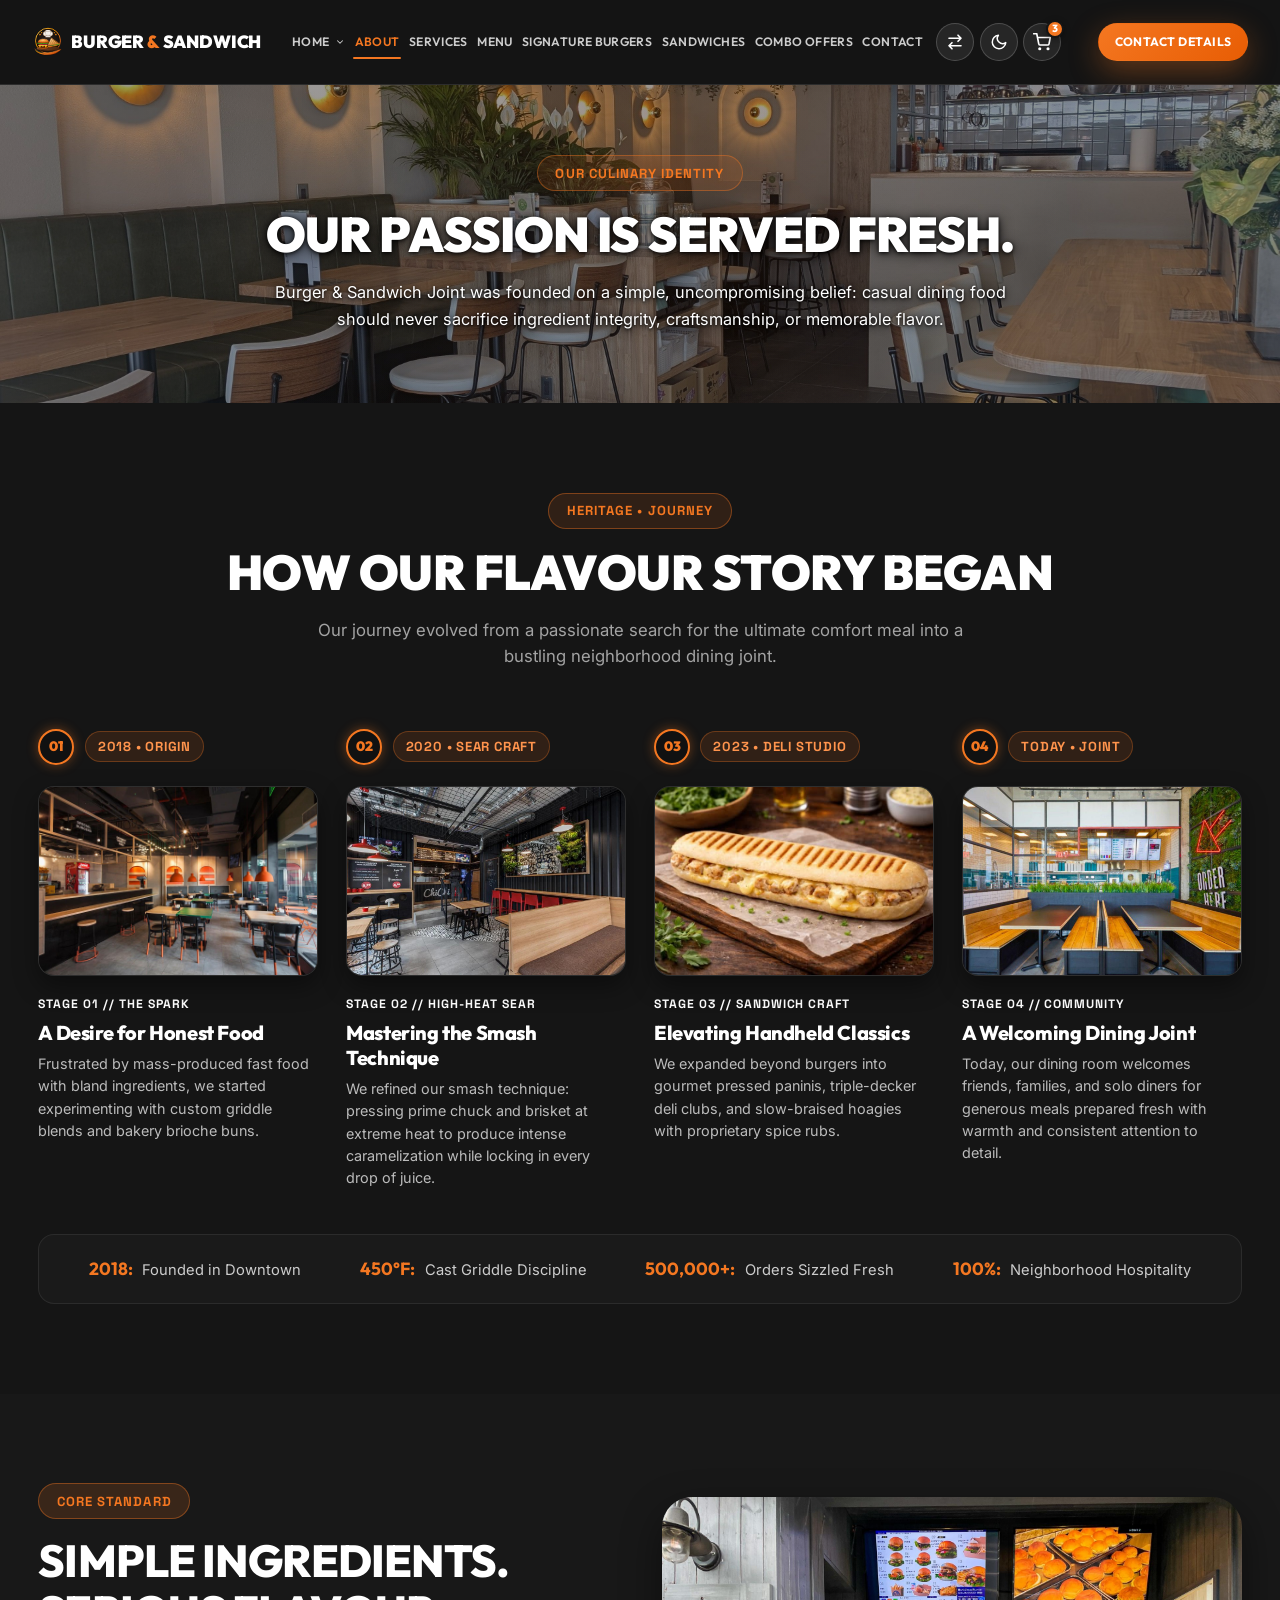
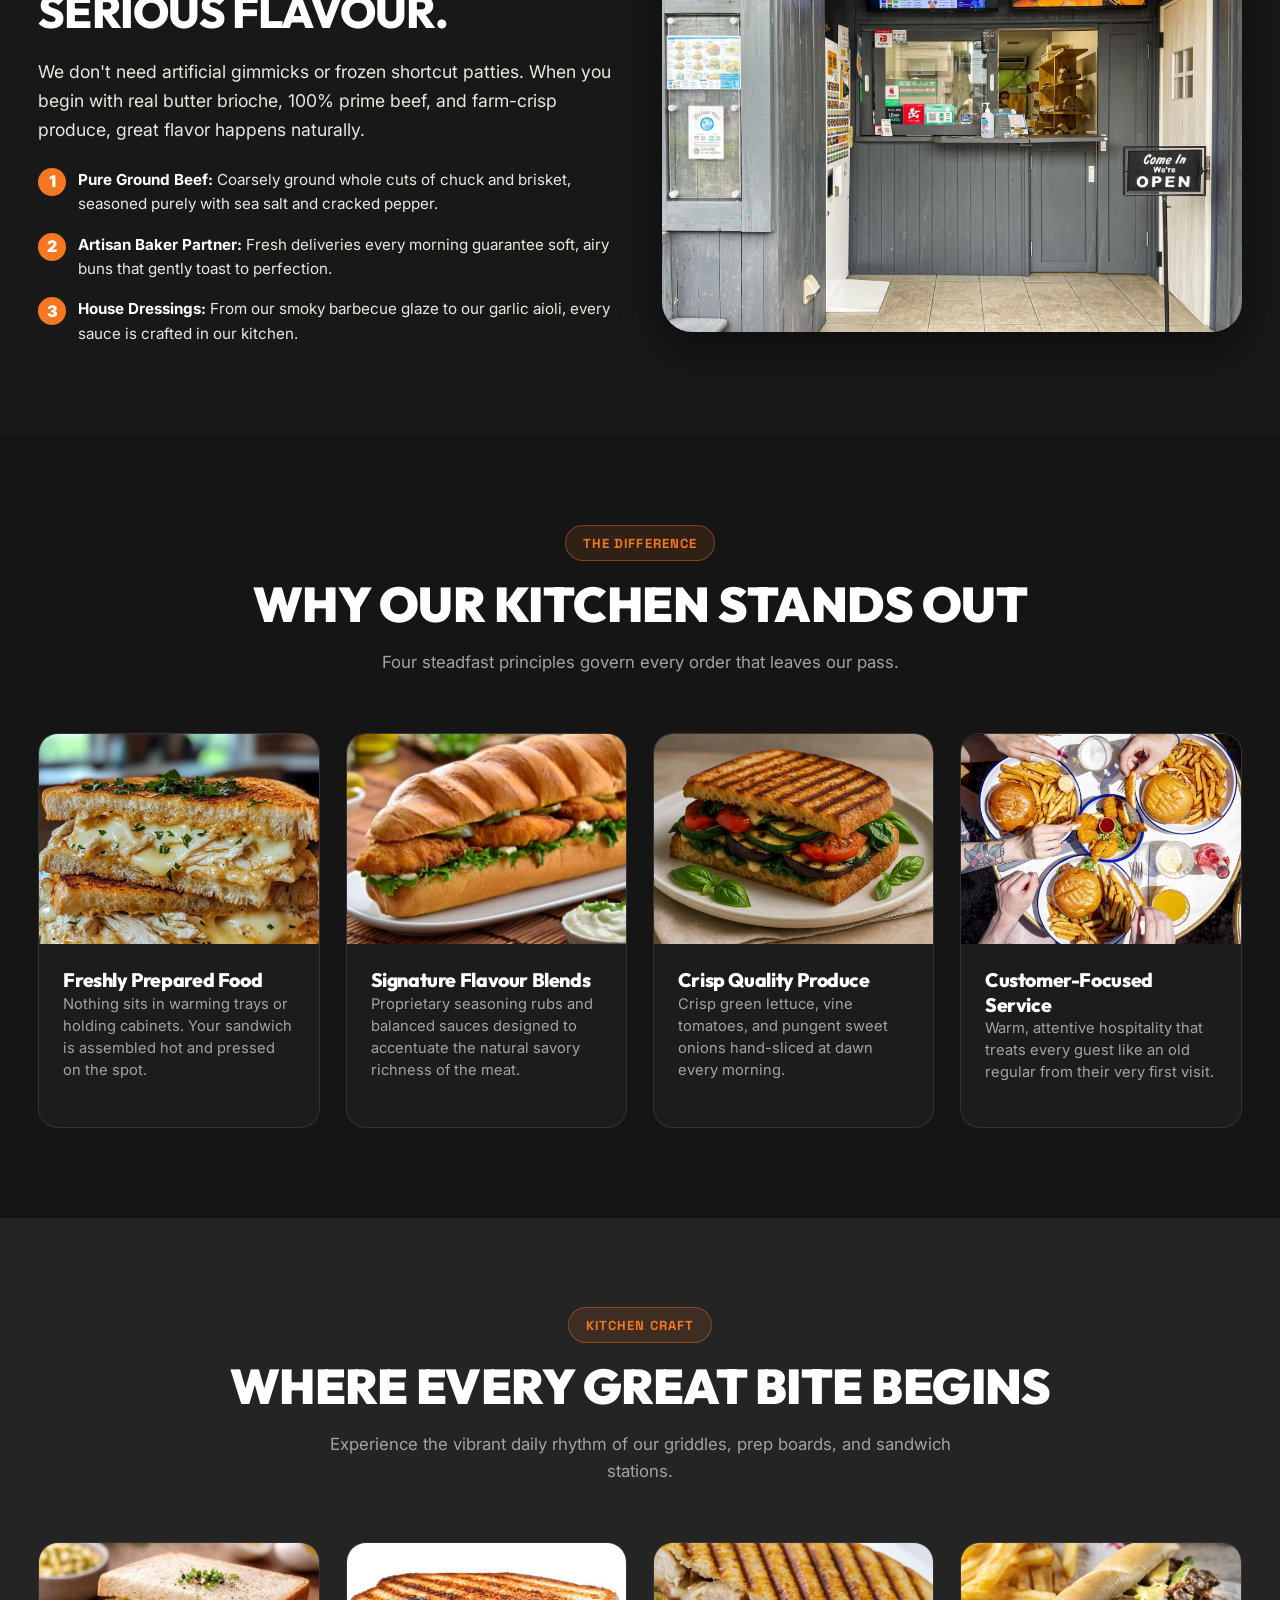
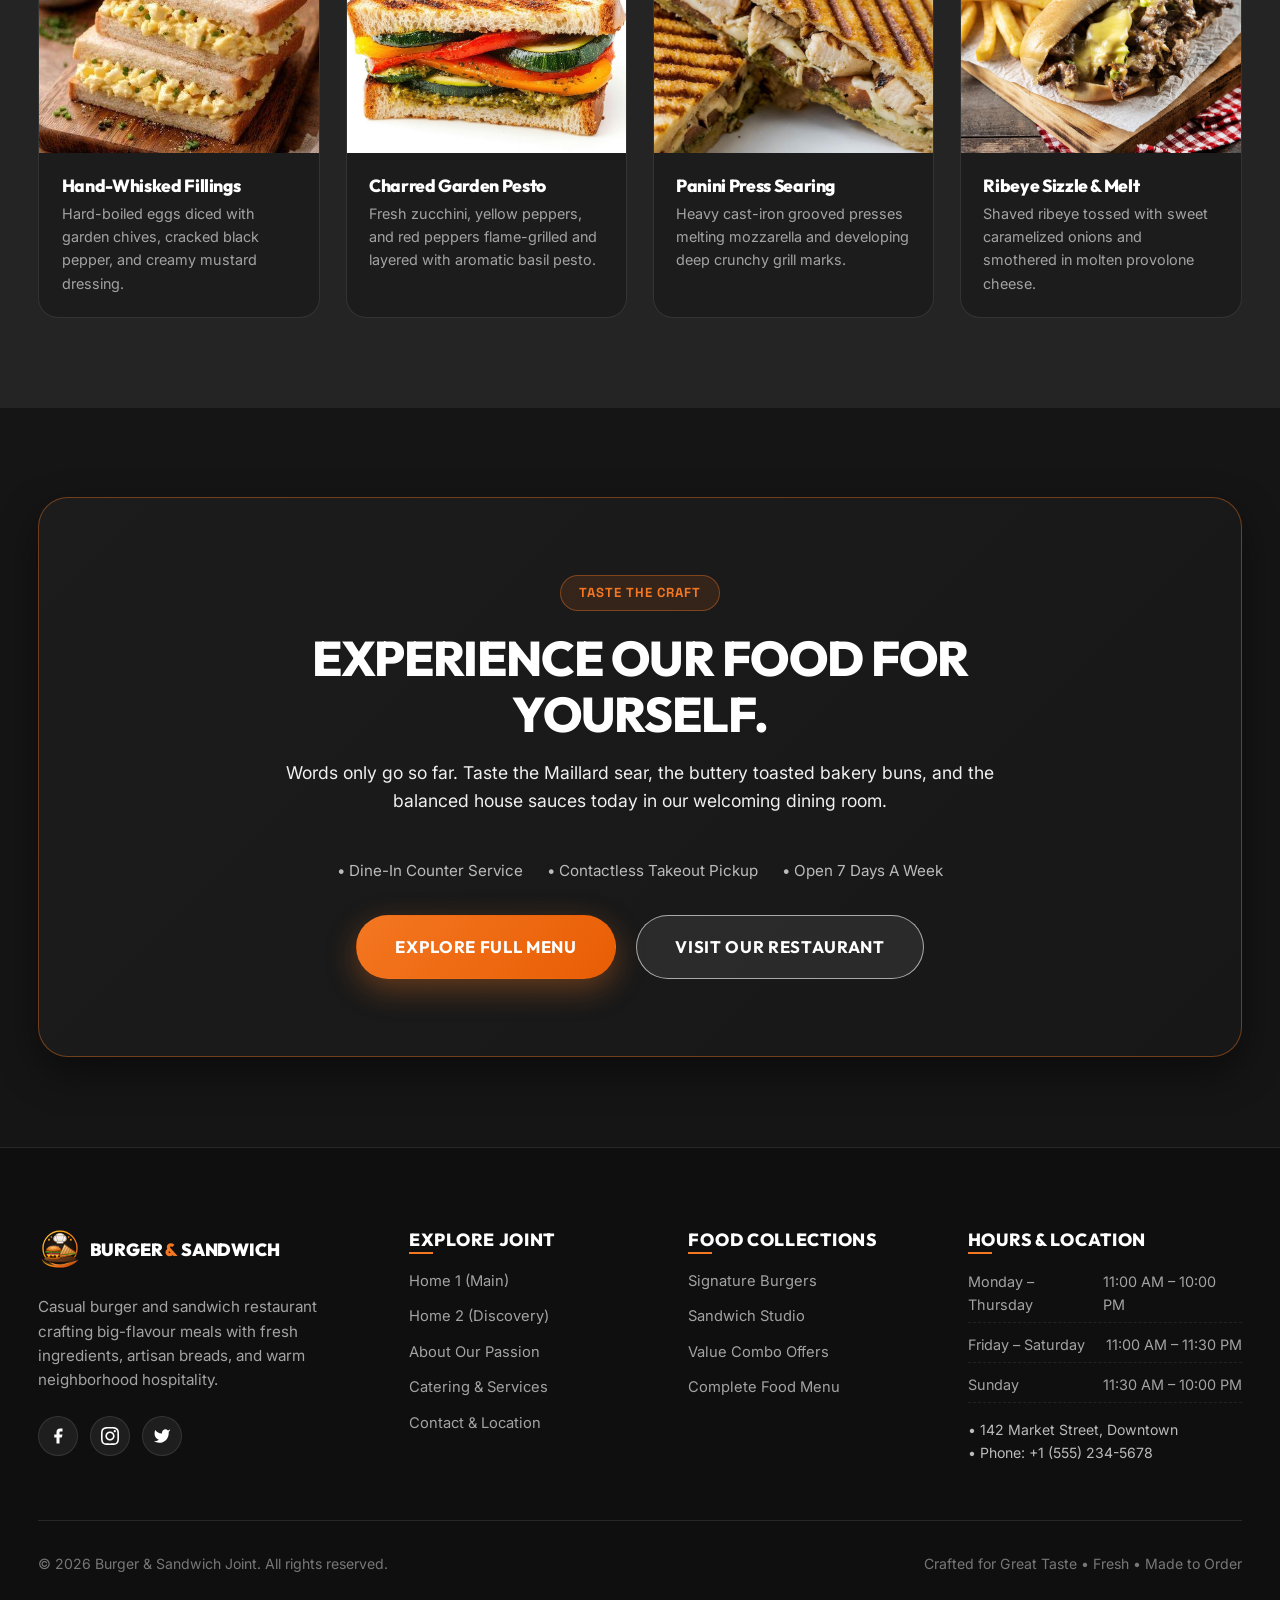
==== commit 7a025832: "fourth commit" ====
--- a/about.html
+++ b/about.html
@@ -70,15 +70,7 @@
         </nav>
 
         <div class="header-actions">
-                    <a href="cart.html" class="header-cart-btn" aria-label="Shopping Cart" title="View Cart">
-            <svg class="cart-icon" width="18" height="18" viewBox="0 0 24 24" fill="none" stroke="currentColor" stroke-width="2.2" stroke-linecap="round" stroke-linejoin="round" aria-hidden="true">
-              <circle cx="9" cy="21" r="1"></circle>
-              <circle cx="20" cy="21" r="1"></circle>
-              <path d="M1 1h4l2.68 13.39a2 2 0 0 0 2 1.61h9.72a2 2 0 0 0 2-1.61L23 6H6"></path>
-            </svg>
-            <span class="cart-badge">3</span>
-          </a>
-<a href="contact.html" class="btn btn-primary btn-sm">Contact Details</a>
+          <a href="contact.html" class="btn btn-primary btn-sm">Contact Details</a>
           <button class="hamburger" aria-label="Toggle mobile menu" aria-expanded="false">
             <span></span>
             <span></span>
@@ -114,27 +106,29 @@
     </div>
         <div class="mobile-drawer-footer">
       <div class="drawer-action-toggles">
-        <button type="button" class="mobile-toggle-btn rtl-toggle" aria-label="Toggle RTL layout">
-          <svg class="rtl-icon" width="16" height="16" viewBox="0 0 24 24" fill="none" stroke="currentColor" stroke-width="2.2" stroke-linecap="round" stroke-linejoin="round" aria-hidden="true">
-            <path d="M4 7h16M16 3l4 4-4 4"/>
-            <path d="M20 17H4M8 13l-4 4 4 4"/>
-          </svg>
-          <span class="rtl-text">RTL Layout</span>
-        </button>
-        <button type="button" class="mobile-toggle-btn theme-toggle" aria-label="Toggle light / dark theme">
-          <svg class="theme-icon moon-icon" width="16" height="16" viewBox="0 0 24 24" fill="none" stroke="currentColor" stroke-width="2" stroke-linecap="round" stroke-linejoin="round" aria-hidden="true"><path d="M21 12.79A9 9 0 1 1 11.21 3 7 7 0 0 0 21 12.79z"/></svg>
-          <svg class="theme-icon sun-icon" width="16" height="16" viewBox="0 0 24 24" fill="none" stroke="currentColor" stroke-width="2" stroke-linecap="round" stroke-linejoin="round" aria-hidden="true"><circle cx="12" cy="12" r="5"/><line x1="12" y1="1" x2="12" y2="3"/><line x1="12" y1="21" x2="12" y2="23"/><line x1="4.22" y1="4.22" x2="5.64" y2="5.64"/><line x1="18.36" y1="18.36" x2="19.78" y2="19.78"/><line x1="1" y1="12" x2="3" y2="12"/><line x1="21" y1="12" x2="23" y2="12"/><line x1="4.22" y1="19.78" x2="5.64" y2="18.36"/><line x1="18.36" y1="5.64" x2="19.78" y2="4.22"/></svg>
-          <span class="theme-mode-text">Dark Theme</span>
-        </button>
-      </div>
-      <a href="contact.html" class="btn btn-primary" style="width: 100%;">Contact Details</a>
-      <div class="mobile-drawer-info">
-        <strong>Open 7 Days A Week</strong>
-        <span>11:00 AM – 10:30 PM</span>
-      </div>
-      <div class="mobile-drawer-info">
-        <strong>Call for Enquiries</strong>
-        <span>+1 (555) 234-5678</span>
+        <div class="drawer-action-icons">
+          <button type="button" class="nav-action-btn rtl-toggle" aria-label="Toggle RTL layout" title="Switch text direction">
+            <span class="rtl-text sr-only">RTL</span>
+            <svg class="rtl-icon" width="18" height="18" viewBox="0 0 24 24" fill="none" stroke="currentColor" stroke-width="2.2" stroke-linecap="round" stroke-linejoin="round" aria-hidden="true">
+              <path d="M4 7h16M16 3l4 4-4 4"/>
+              <path d="M20 17H4M8 13l-4 4 4 4"/>
+            </svg>
+          </button>
+          <button type="button" class="nav-action-btn theme-toggle" aria-label="Toggle light / dark theme" title="Toggle theme">
+            <svg class="theme-icon moon-icon" width="18" height="18" viewBox="0 0 24 24" fill="none" stroke="currentColor" stroke-width="2" stroke-linecap="round" stroke-linejoin="round" aria-hidden="true"><path d="M21 12.79A9 9 0 1 1 11.21 3 7 7 0 0 0 21 12.79z"/></svg>
+            <svg class="theme-icon sun-icon" width="18" height="18" viewBox="0 0 24 24" fill="none" stroke="currentColor" stroke-width="2" stroke-linecap="round" stroke-linejoin="round" aria-hidden="true"><circle cx="12" cy="12" r="5"/><line x1="12" y1="1" x2="12" y2="3"/><line x1="12" y1="21" x2="12" y2="23"/><line x1="4.22" y1="4.22" x2="5.64" y2="5.64"/><line x1="18.36" y1="18.36" x2="19.78" y2="19.78"/><line x1="1" y1="12" x2="3" y2="12"/><line x1="21" y1="12" x2="23" y2="12"/><line x1="4.22" y1="19.78" x2="5.64" y2="18.36"/><line x1="18.36" y1="5.64" x2="19.78" y2="4.22"/></svg>
+            <span class="theme-mode-text sr-only">Dark Theme</span>
+          </button>
+          <a href="cart.html" class="nav-action-btn cart-btn" aria-label="Shopping Cart" title="View Cart">
+            <svg class="cart-icon" width="18" height="18" viewBox="0 0 24 24" fill="none" stroke="currentColor" stroke-width="2.2" stroke-linecap="round" stroke-linejoin="round" aria-hidden="true">
+              <circle cx="9" cy="21" r="1"></circle>
+              <circle cx="20" cy="21" r="1"></circle>
+              <path d="M1 1h4l2.68 13.39a2 2 0 0 0 2 1.61h9.72a2 2 0 0 0 2-1.61L23 6H6"></path>
+            </svg>
+            <span class="cart-badge">3</span>
+          </a>
+        </div>
+        <a href="contact.html" class="btn btn-primary drawer-contact-btn">Contact Details</a>
       </div>
     </div>
   </aside>
--- a/assets/css/style.css
+++ b/assets/css/style.css
@@ -756,7 +756,7 @@
 }
 
 .header-cart-btn {
-  display: none;
+  display: none !important;
   position: relative;
   align-items: center;
   justify-content: center;
@@ -793,7 +793,7 @@
 
 @media (max-width: 1120px) {
   .header-cart-btn {
-    display: inline-flex;
+    display: none !important;
   }
 }
 
@@ -862,12 +862,78 @@
   border-width: 0;
 }
 
-/* Mobile Drawer Action Toggles */
+/* Mobile Drawer Action Toggles & Action Row */
 .drawer-action-toggles {
-  display: grid;
-  grid-template-columns: 1fr 1fr;
-  gap: 0.75rem;
+  display: flex;
+  flex-direction: column;
+  align-items: stretch;
+  gap: 1rem;
+  margin-top: 0.5rem;
   margin-bottom: 0.5rem;
+}
+
+.drawer-action-icons {
+  display: flex;
+  align-items: center;
+  justify-content: center;
+  gap: 0.85rem;
+  width: 100%;
+}
+
+.drawer-action-icons .nav-action-btn {
+  position: relative;
+  width: 42px;
+  height: 42px;
+  min-width: 42px;
+  display: inline-flex;
+  align-items: center;
+  justify-content: center;
+  border-radius: var(--radius-full);
+  background-color: rgba(255, 255, 255, 0.08);
+  border: 1px solid var(--border-light);
+  color: var(--text-white);
+  cursor: pointer;
+  transition: all var(--transition-fast);
+  margin: 0;
+  padding: 0;
+  text-decoration: none;
+  flex-shrink: 0;
+}
+
+.drawer-action-icons .nav-action-btn:hover {
+  background-color: var(--primary);
+  border-color: var(--primary);
+  color: #FFFFFF;
+  transform: translateY(-2px);
+  box-shadow: 0 4px 12px var(--primary-glow);
+}
+
+[data-theme="light"] .drawer-action-icons .nav-action-btn {
+  background-color: rgba(0, 0, 0, 0.05);
+  border-color: var(--border-light);
+  color: var(--text-white);
+}
+
+[data-theme="light"] .drawer-action-icons .nav-action-btn:hover {
+  background-color: var(--primary);
+  border-color: var(--primary);
+  color: #FFFFFF;
+}
+
+.drawer-action-toggles .drawer-contact-btn {
+  width: 100%;
+  display: inline-flex;
+  align-items: center;
+  justify-content: center;
+  padding: 0.85rem 1.25rem;
+  font-family: var(--font-heading);
+  font-size: 0.9rem;
+  font-weight: 700;
+  letter-spacing: 0.04em;
+  text-transform: uppercase;
+  text-align: center;
+  border-radius: var(--radius-full);
+  box-sizing: border-box;
 }
 
 .mobile-toggle-btn {
@@ -1917,9 +1983,18 @@
 
 .floating-pill .pill-title {
   font-size: 0.85rem;
-  font-weight: 700;
+  font-weight: 800;
   color: var(--text-white);
   line-height: 1.2;
+}
+
+.floating-pill .pill-subtitle {
+  font-size: 0.74rem;
+  font-weight: 700;
+  color: #FFA25B;
+  display: block;
+  line-height: 1.2;
+  margin-top: 2px;
 }
 
 @keyframes float {
@@ -4075,6 +4150,31 @@
   text-align: center;
 }
 
+/* CTA Banner Secondary Action Button - High Contrast Bright Color in Both Themes */
+.cta-banner .btn-secondary,
+.cta-banner-actions .btn-secondary,
+.cta-banner .cta-banner-actions .btn-secondary,
+[data-theme="light"] .cta-banner .btn-secondary,
+[data-theme="light"] .cta-banner-actions .btn-secondary,
+[data-theme="light"] .cta-banner .cta-banner-actions .btn-secondary {
+  color: #FFFFFF !important;
+  border-color: rgba(255, 255, 255, 0.6) !important;
+  background-color: rgba(255, 255, 255, 0.08) !important;
+}
+
+.cta-banner .btn-secondary:hover,
+.cta-banner-actions .btn-secondary:hover,
+.cta-banner .cta-banner-actions .btn-secondary:hover,
+[data-theme="light"] .cta-banner .btn-secondary:hover,
+[data-theme="light"] .cta-banner-actions .btn-secondary:hover,
+[data-theme="light"] .cta-banner .cta-banner-actions .btn-secondary:hover {
+  color: #FFFFFF !important;
+  border-color: var(--primary) !important;
+  background-color: var(--primary) !important;
+  transform: translateY(-2px);
+  box-shadow: 0 4px 16px rgba(244, 119, 33, 0.4) !important;
+}
+
 /* --- Universal Footer --- */
 .site-footer {
   background-color: #0F0F0F;
@@ -4290,6 +4390,121 @@
 
 /* 768px Tablet Exact */
 @media (max-width: 768px) {
+  /* Mobile View - Hero 1 Pills stacked one by one below image */
+  .hero-1-visual {
+    display: flex !important;
+    flex-direction: column !important;
+    align-items: center !important;
+    gap: 0.75rem !important;
+    position: static !important;
+  }
+  .hero-1-visual .hero-img-main {
+    margin-bottom: 0.5rem !important;
+  }
+  .hero-1-visual .floating-pill {
+    position: static !important;
+    display: flex !important;
+    animation: none !important;
+    transform: none !important;
+    width: min(320px, 92%) !important;
+    justify-content: flex-start !important;
+    box-sizing: border-box !important;
+    margin: 0 auto !important;
+  }
+  .hero-1-visual .floating-pill.pill-top-right,
+  .hero-1-visual .floating-pill.pill-bottom-left {
+    top: auto !important;
+    bottom: auto !important;
+    left: auto !important;
+    right: auto !important;
+  }
+
+  /* Mobile View - Hero 1 Trust items one by one alignment */
+  .hero-trust {
+    flex-direction: column !important;
+    align-items: flex-start !important;
+    gap: 0.85rem !important;
+  }
+  .hero-trust-item {
+    width: 100% !important;
+  }
+
+  /* Mobile View - Atelier Ledger Items one by one alignment */
+  .ledger-item {
+    display: flex !important;
+    flex-direction: column !important;
+    align-items: flex-start !important;
+    gap: 0.75rem !important;
+    padding: 1.25rem 0.75rem !important;
+  }
+  .ledger-num {
+    font-size: 1.35rem !important;
+    color: var(--primary) !important;
+    line-height: 1 !important;
+  }
+  .ledger-disc {
+    width: 68px !important;
+    height: 68px !important;
+  }
+  .ledger-info {
+    width: 100% !important;
+    display: flex !important;
+    flex-direction: column !important;
+    gap: 0.45rem !important;
+  }
+  .ledger-top-row {
+    display: flex !important;
+    flex-direction: column !important;
+    align-items: flex-start !important;
+    gap: 0.25rem !important;
+    width: 100% !important;
+  }
+  .ledger-dish-name {
+    font-size: 1.15rem !important;
+    line-height: 1.25 !important;
+    white-space: normal !important;
+  }
+  .ledger-dish-price {
+    font-size: 1.15rem !important;
+    font-weight: 800 !important;
+    color: var(--primary) !important;
+  }
+  .ledger-badge-row {
+    display: flex !important;
+    flex-direction: column !important;
+    align-items: flex-start !important;
+    gap: 0.4rem !important;
+    width: 100% !important;
+  }
+  .ledger-dish-sub {
+    white-space: normal !important;
+    font-size: 0.82rem !important;
+    line-height: 1.4 !important;
+  }
+  .ledger-dish-desc {
+    font-size: 0.88rem !important;
+    line-height: 1.55 !important;
+  }
+
+  /* Mobile View - Equal Size Action Buttons (Banner & Hero Actions) */
+  .cta-banner-actions,
+  .hero-actions {
+    display: flex !important;
+    flex-direction: column !important;
+    align-items: center !important;
+    width: 100% !important;
+    gap: 0.85rem !important;
+  }
+  .cta-banner-actions .btn,
+  .hero-actions .btn {
+    width: min(320px, 100%) !important;
+    max-width: 100% !important;
+    box-sizing: border-box !important;
+    text-align: center !important;
+    justify-content: center !important;
+    padding: 0.85rem 1.5rem !important;
+  }
+
   .hero-2 {
     height: auto;
     min-height: calc(100vh - var(--header-height));
@@ -4419,22 +4634,22 @@
   .advantage-num {
     font-size: 1.6rem;
   }
-  .hero-actions {
-    flex-direction: column;
-    width: 100%;
-  }
-  .hero-actions .btn {
-    width: 100%;
-  }
+  .hero-actions,
   .cta-banner-actions {
-    flex-direction: row;
-    justify-content: center;
-    flex-wrap: wrap;
-    gap: 0.75rem;
-  }
+    display: flex !important;
+    flex-direction: column !important;
+    align-items: center !important;
+    width: 100% !important;
+    gap: 0.75rem !important;
+  }
+  .hero-actions .btn,
   .cta-banner-actions .btn {
-    min-width: 160px;
-    padding: 0.75rem 1.25rem;
+    width: min(300px, 100%) !important;
+    max-width: 100% !important;
+    box-sizing: border-box !important;
+    text-align: center !important;
+    justify-content: center !important;
+    padding: 0.85rem 1.25rem !important;
   }
   .modal-content {
     width: 95%;
@@ -4450,8 +4665,9 @@
   .modal-title {
     font-size: 1.35rem;
   }
-  .floating-pill {
-    display: none; /* Avoid overflowing viewport on 320px - 390px */
+  .hero-1-visual .floating-pill {
+    display: flex !important;
+    width: min(300px, 100%) !important;
   }
   .footer-top,
   .footer-grid {
@@ -5026,9 +5242,26 @@
   color: #FFFFFF !important;
 }
 
-.floating-pill .pill-title,
-[data-theme="light"] .floating-pill .pill-title {
+.floating-pill .pill-title {
   color: #FFFFFF !important;
+  font-weight: 800;
+}
+
+.floating-pill .pill-subtitle {
+  color: #FFA25B !important;
+  font-weight: 700;
+}
+
+[data-theme="light"] .floating-pill .pill-title,
+[data-theme="light"] .hero-1 .floating-pill .pill-title {
+  color: #111111 !important;
+  font-weight: 800;
+}
+
+[data-theme="light"] .floating-pill .pill-subtitle,
+[data-theme="light"] .hero-1 .floating-pill .pill-subtitle {
+  color: #E85D04 !important;
+  font-weight: 700;
 }
 
 .spotlight-stage-tag,
@@ -5213,10 +5446,18 @@
 }
 
 [data-theme="light"] .page-hero .section-tag,
-[data-theme="light"] .services-hero .section-tag {
+[data-theme="light"] .services-hero .section-tag,
+[data-theme="light"] .services-hero .service-live-badge,
+[data-theme="light"] .service-live-badge {
   color: #FFFFFF !important;
-  background-color: rgba(244, 119, 33, 0.25) !important;
-  border-color: rgba(244, 119, 33, 0.6) !important;
+  background-color: rgba(20, 20, 20, 0.75) !important;
+  border-color: rgba(244, 119, 33, 0.75) !important;
+  text-shadow: 0 2px 6px rgba(0, 0, 0, 0.9) !important;
+}
+
+[data-theme="light"] .services-hero .service-live-badge span,
+[data-theme="light"] .service-live-badge span {
+  color: #FFFFFF !important;
 }
 
 [data-theme="light"] .page-hero .btn-primary,
@@ -6089,42 +6330,59 @@
     padding: 1.5rem 1rem;
   }
   .ledger-item {
-    grid-template-columns: 28px 56px 1fr;
-    gap: 0.75rem;
-    padding: 1.15rem 0.5rem;
-    align-items: flex-start;
+    display: flex !important;
+    flex-direction: column !important;
+    align-items: flex-start !important;
+    gap: 0.75rem !important;
+    padding: 1.25rem 0.75rem !important;
+  }
+  .ledger-num {
+    font-size: 1.35rem !important;
+    color: var(--primary) !important;
+    line-height: 1 !important;
   }
   .ledger-disc {
-    width: 56px;
-    height: 56px;
+    width: 64px !important;
+    height: 64px !important;
+  }
+  .ledger-info {
+    width: 100% !important;
+    display: flex !important;
+    flex-direction: column !important;
+    gap: 0.45rem !important;
   }
   .ledger-top-row {
-    flex-wrap: wrap;
-    gap: 0.25rem 0.5rem;
-    justify-content: flex-start;
+    display: flex !important;
+    flex-direction: column !important;
+    align-items: flex-start !important;
+    gap: 0.25rem !important;
+    width: 100% !important;
   }
   .ledger-dish-name {
-    white-space: normal;
-    overflow: visible;
-    text-overflow: clip;
-    font-size: 1.05rem;
-    line-height: 1.25;
-    flex-basis: 100%;
+    font-size: 1.15rem !important;
+    line-height: 1.25 !important;
+    white-space: normal !important;
   }
   .ledger-dish-price {
-    font-size: 1.1rem;
+    font-size: 1.15rem !important;
+    font-weight: 800 !important;
+    color: var(--primary) !important;
   }
   .ledger-badge-row {
-    flex-wrap: wrap;
-    gap: 0.35rem;
+    display: flex !important;
+    flex-direction: column !important;
+    align-items: flex-start !important;
+    gap: 0.4rem !important;
+    width: 100% !important;
   }
   .ledger-dish-sub {
-    white-space: normal;
-    font-size: 0.78rem;
+    white-space: normal !important;
+    font-size: 0.82rem !important;
+    line-height: 1.4 !important;
   }
   .ledger-dish-desc {
-    font-size: 0.85rem;
-    line-height: 1.45;
+    font-size: 0.88rem !important;
+    line-height: 1.55 !important;
   }
   .ledger-action {
     display: none;
@@ -9195,26 +9453,36 @@
   display: inline-flex;
   align-items: center;
   gap: 0.55rem;
-  background: rgba(244, 119, 33, 0.15);
-  border: 1px solid rgba(244, 119, 33, 0.4);
-  padding: 0.35rem 0.9rem;
+  background: rgba(18, 18, 18, 0.75);
+  background-color: rgba(244, 119, 33, 0.22);
+  backdrop-filter: blur(8px);
+  -webkit-backdrop-filter: blur(8px);
+  border: 1px solid rgba(244, 119, 33, 0.7);
+  padding: 0.4rem 1rem;
   border-radius: 999px;
   font-family: var(--font-accent);
-  font-size: 0.82rem;
-  font-weight: 700;
-  color: var(--primary);
+  font-size: 0.84rem;
+  font-weight: 800;
+  color: #FFFFFF !important;
   text-transform: uppercase;
-  letter-spacing: 0.05em;
-  margin-bottom: 1rem;
+  letter-spacing: 0.06em;
+  margin-bottom: 1.25rem;
+  box-shadow: 0 4px 16px rgba(0, 0, 0, 0.45);
+  text-shadow: 0 2px 6px rgba(0, 0, 0, 0.9);
+}
+
+.service-live-badge span {
+  color: #FFFFFF !important;
 }
 
 .service-live-badge .live-dot {
-  width: 8px;
-  height: 8px;
+  width: 9px;
+  height: 9px;
   border-radius: 50%;
-  background-color: var(--primary);
-  box-shadow: 0 0 8px var(--primary);
+  background-color: #F47721;
+  box-shadow: 0 0 10px #F47721, 0 0 4px #F47721;
   animation: adPulseDot 1.8s infinite;
+  flex-shrink: 0;
 }
 
 .services-hero-title {
